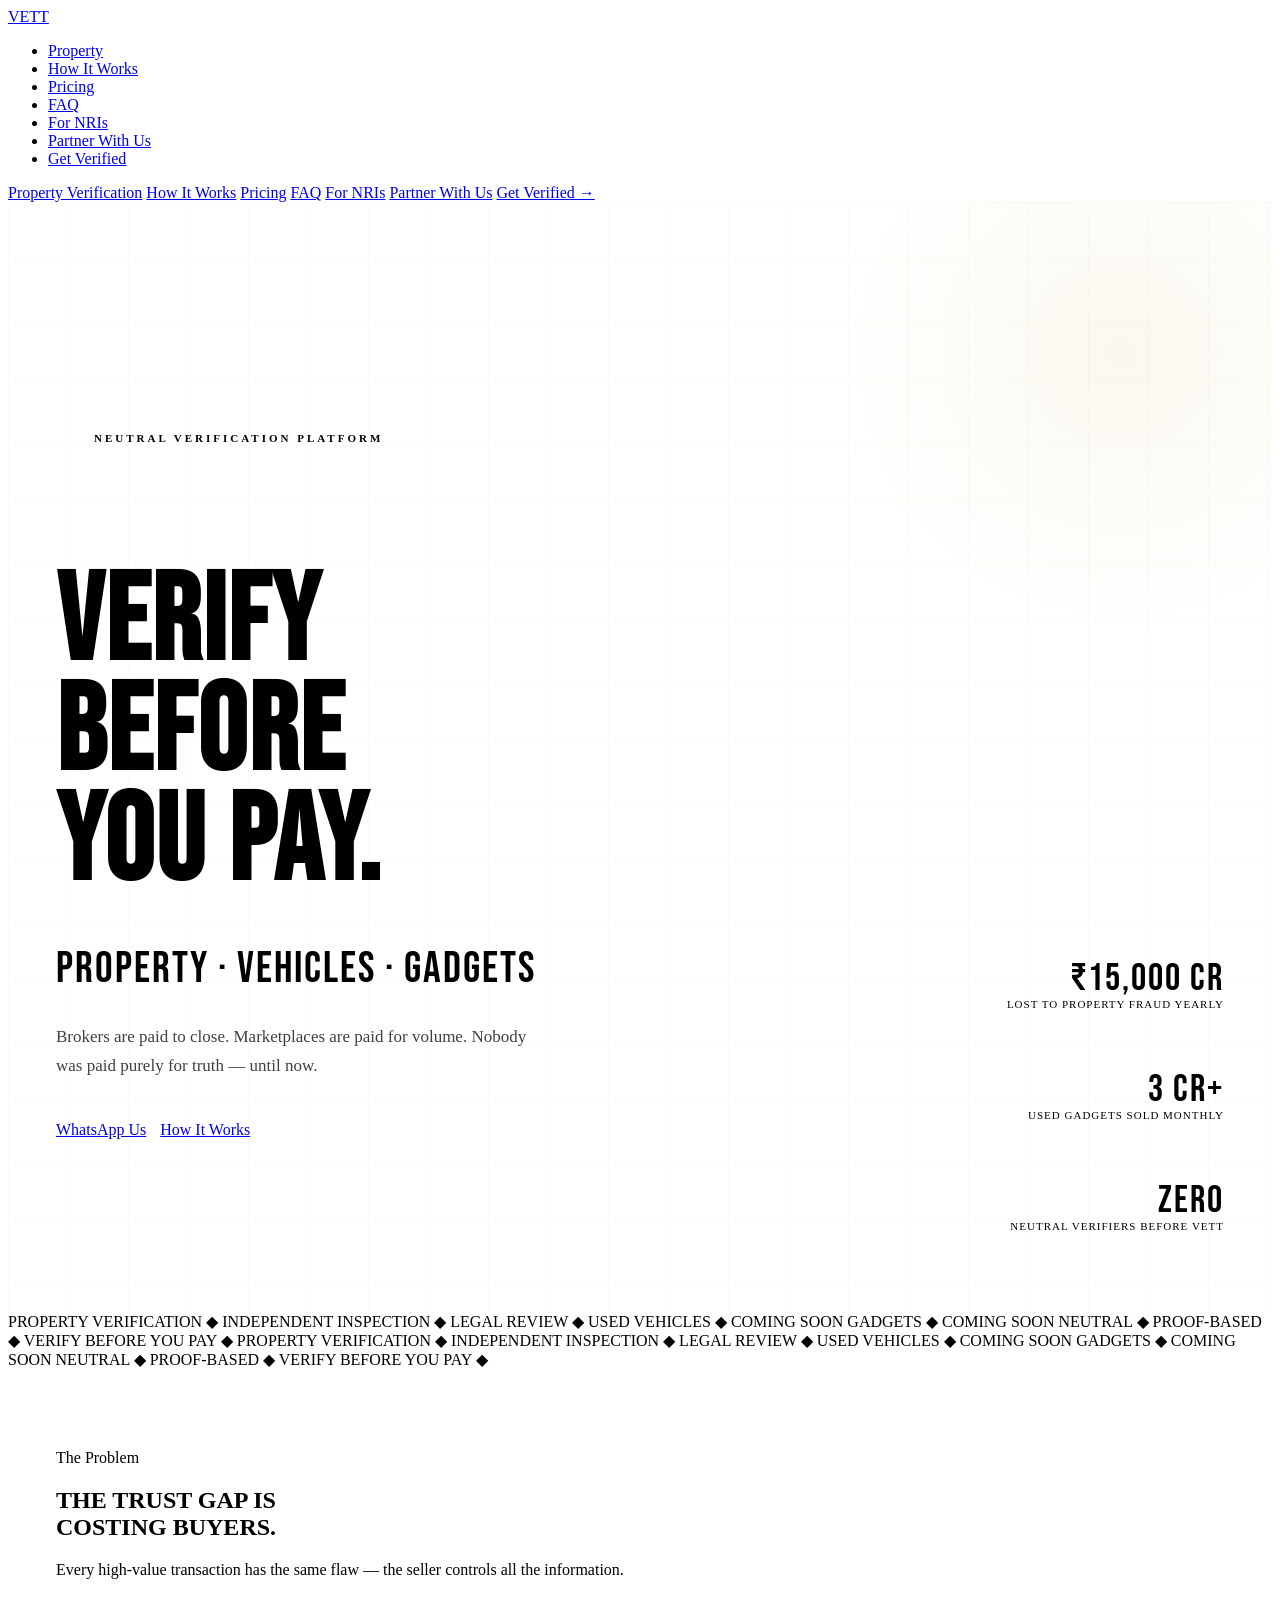
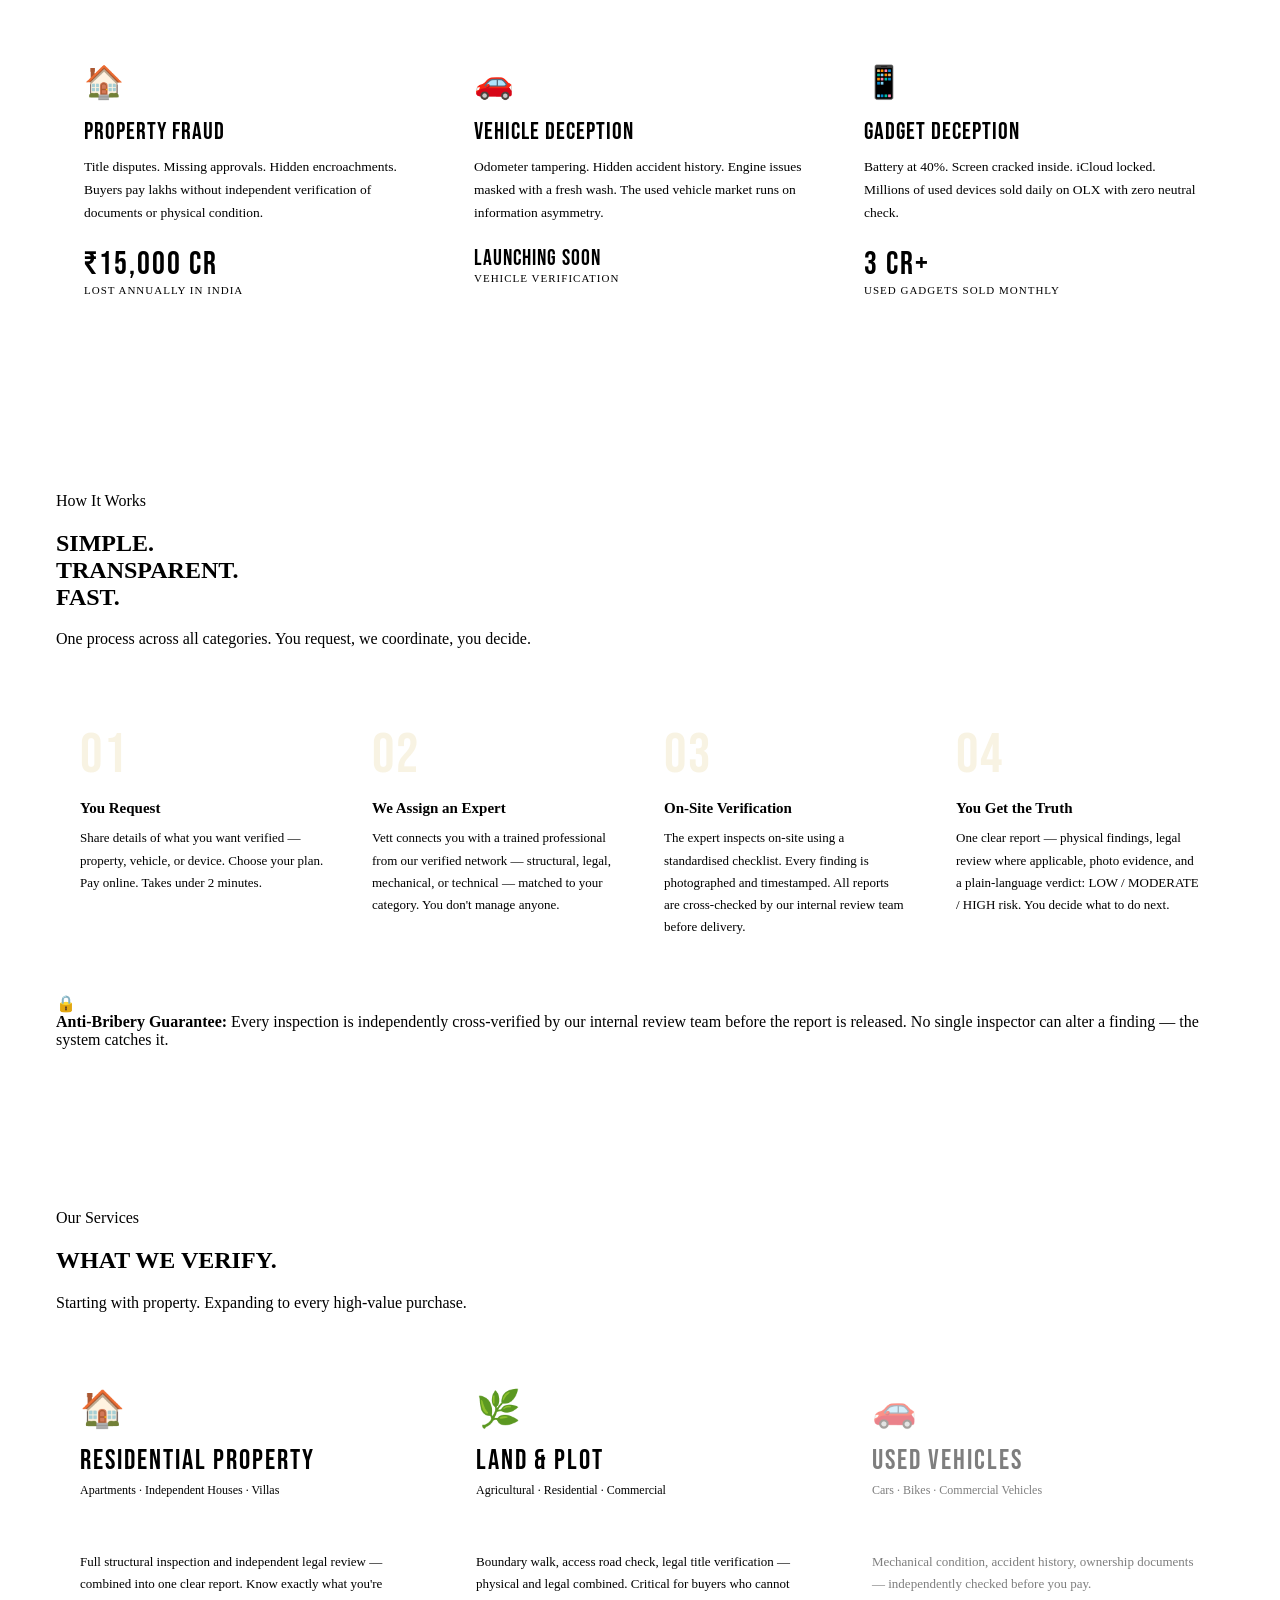
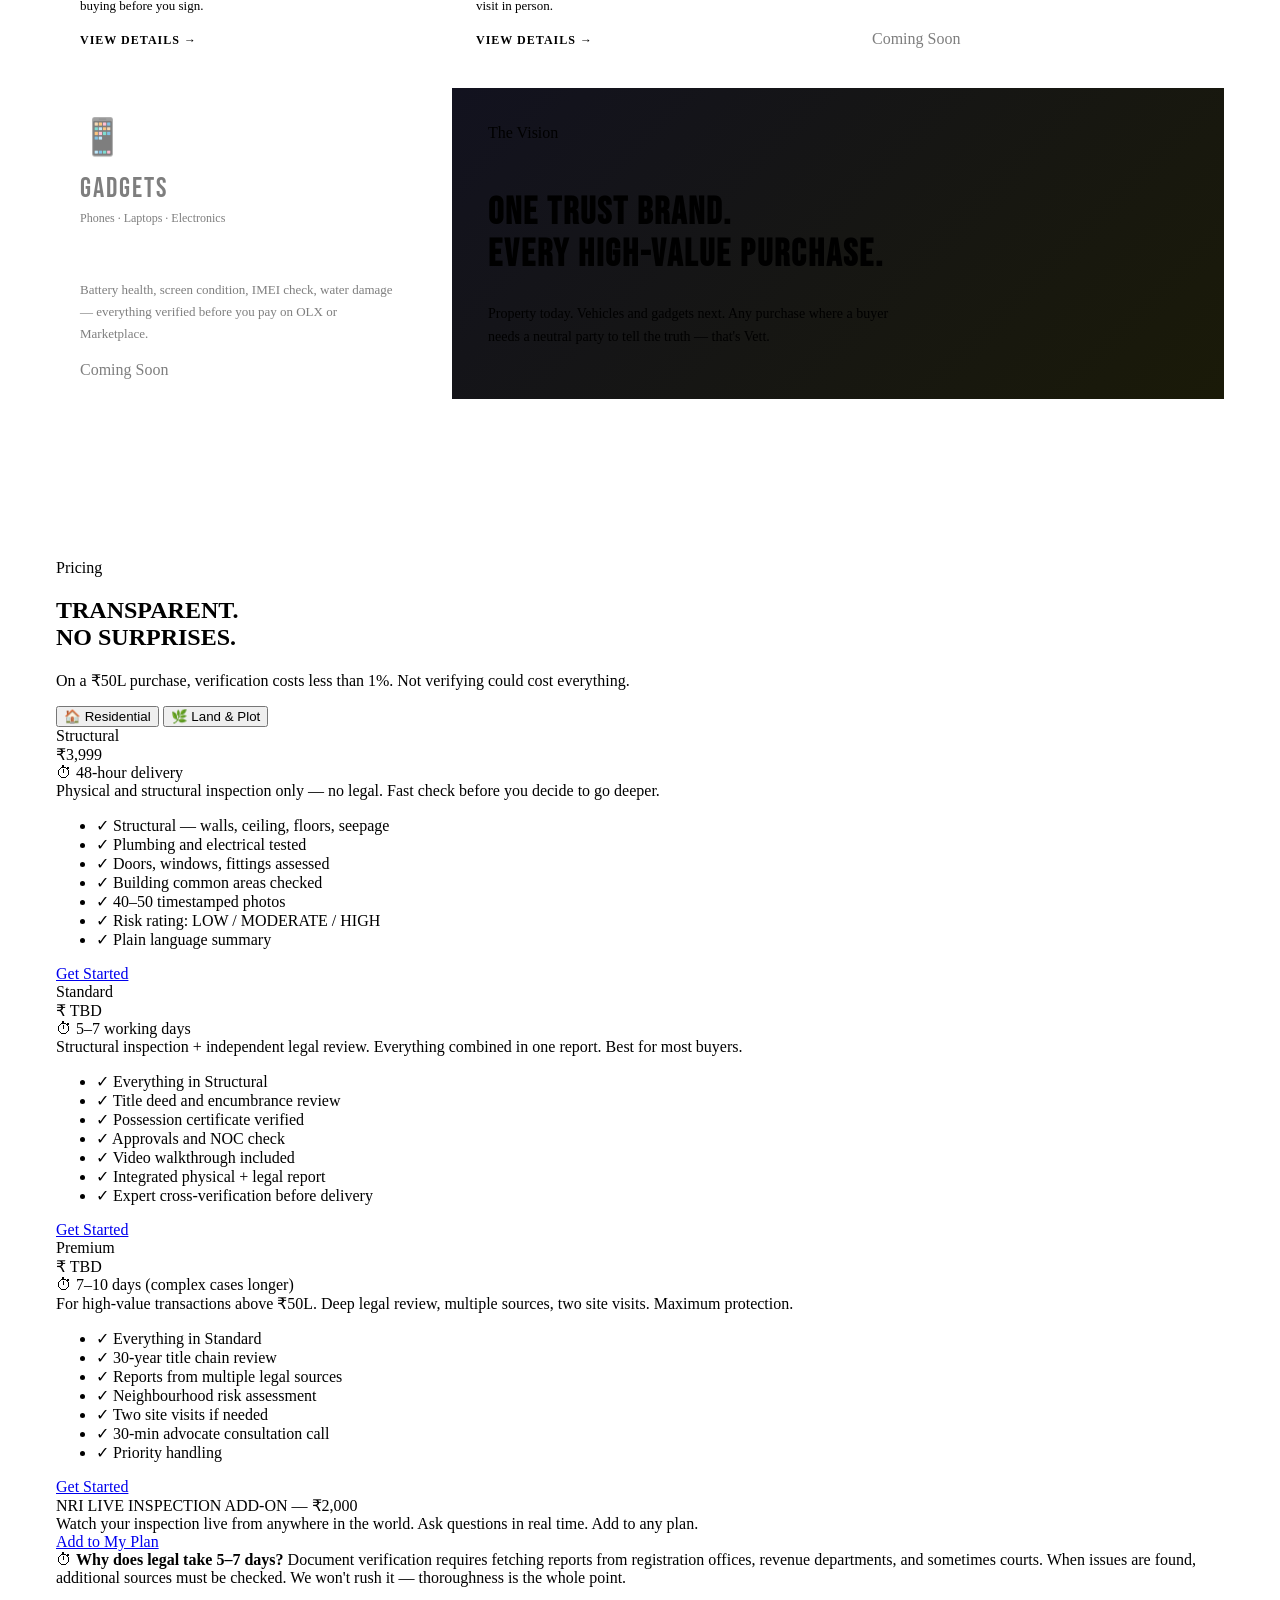
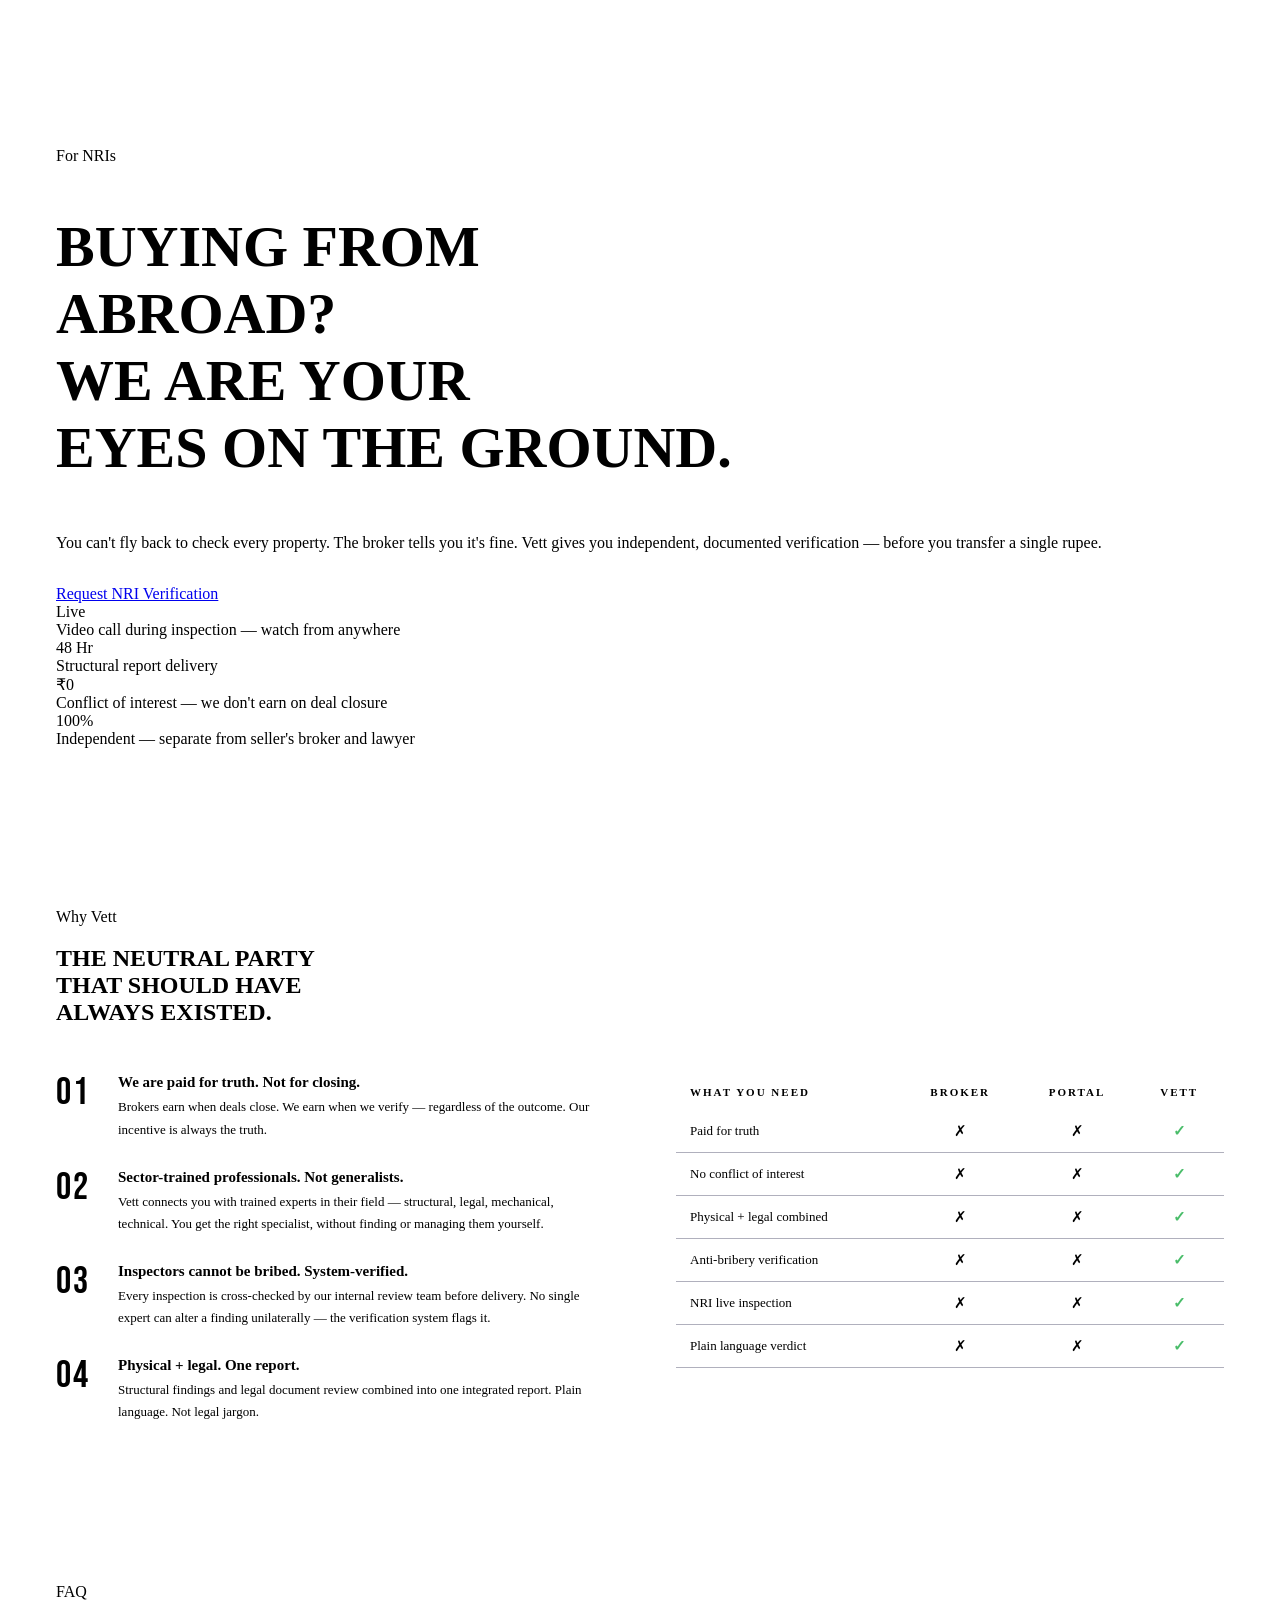
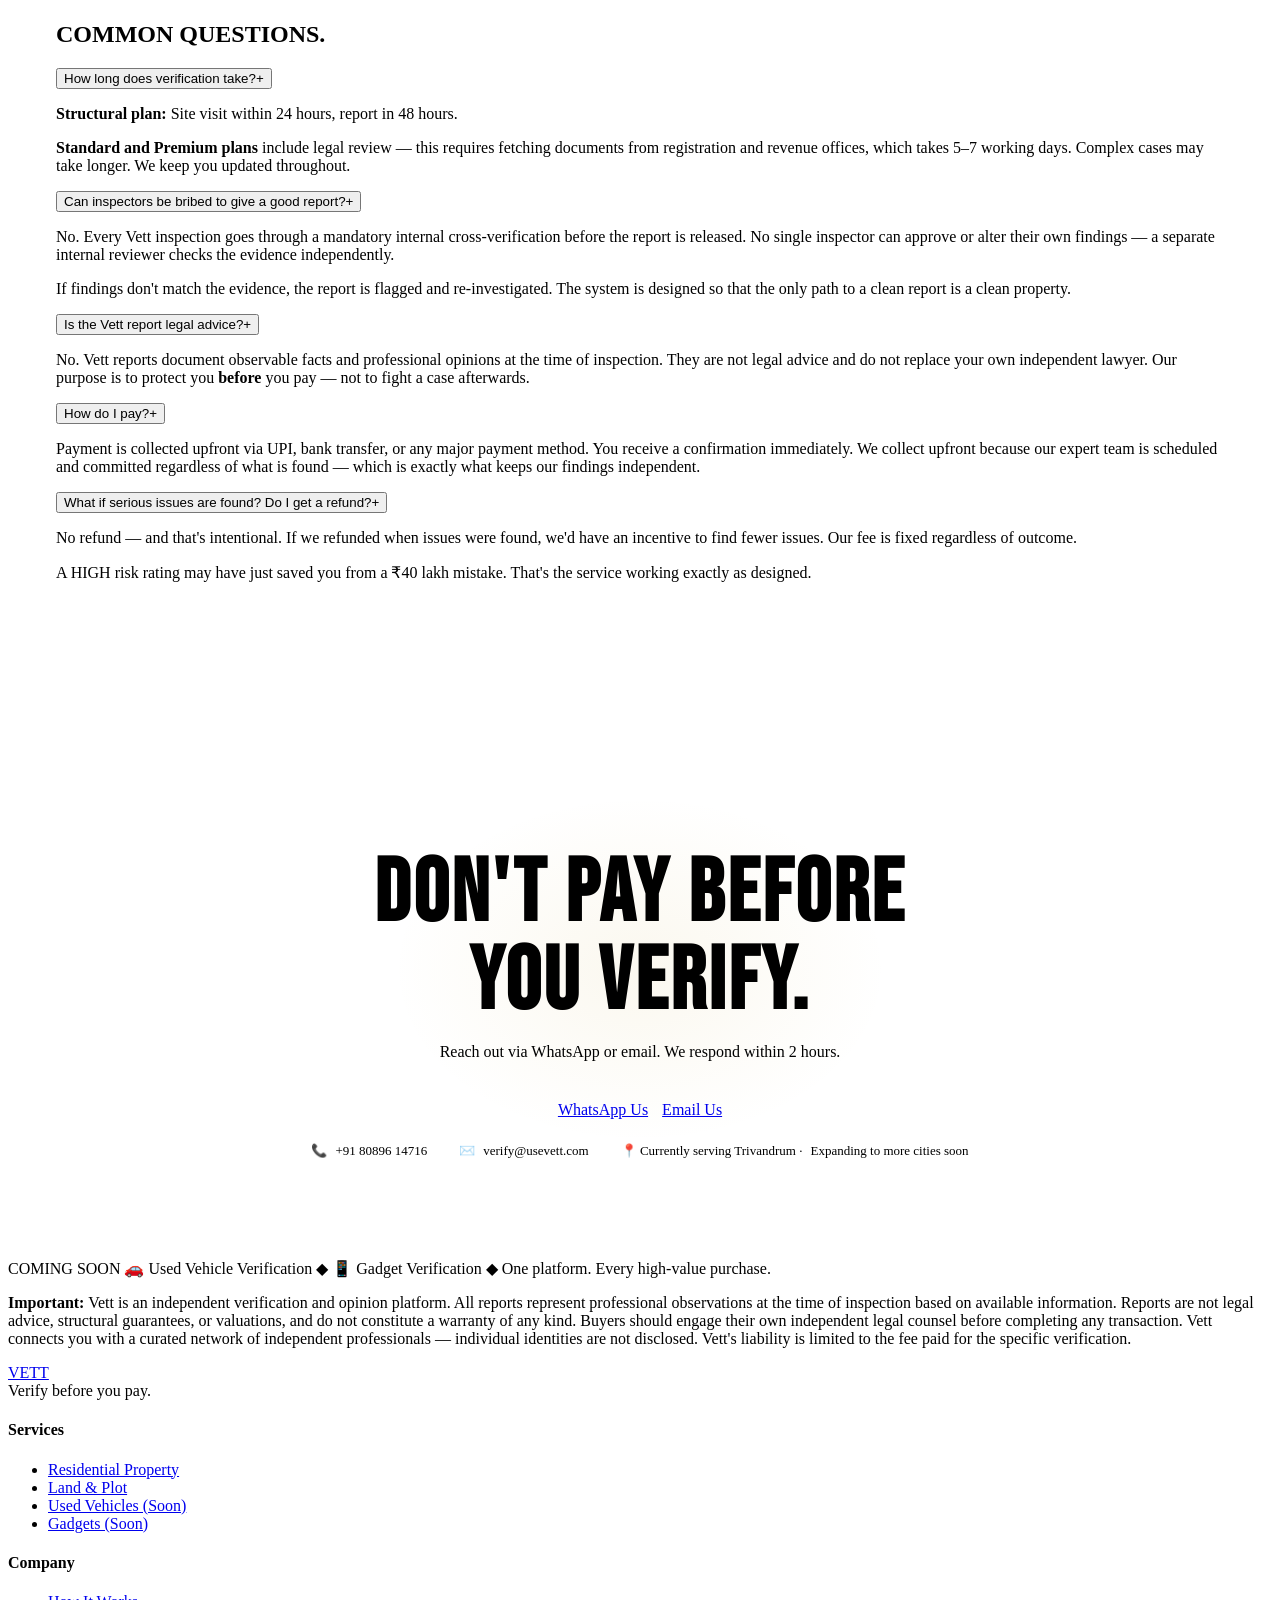
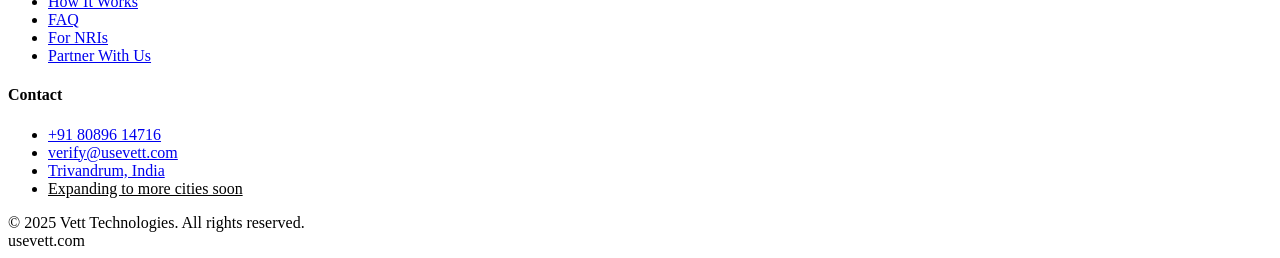
==== index.html @ 9b99fb76 "Add files via upload" ====
<!DOCTYPE html>
<html lang="en">
<head>
<meta charset="UTF-8">
<meta name="viewport" content="width=device-width, initial-scale=1.0">
<title>Vett — Verify Before You Pay</title>
<link href="https://fonts.googleapis.com/css2?family=Bebas+Neue&family=DM+Sans:ital,wght@0,300;0,400;0,500;0,700;1,300&display=swap" rel="stylesheet">
<link rel="stylesheet" href="css/style.css">
<style>
/* ── HOME-SPECIFIC ── */
.hero{position:relative;min-height:100vh;display:flex;align-items:center;padding:130px 48px 80px;overflow:hidden;}
.hero-bg-grid{position:absolute;inset:0;background-image:linear-gradient(rgba(196,154,26,0.04) 1px,transparent 1px),linear-gradient(90deg,rgba(196,154,26,0.04) 1px,transparent 1px);background-size:60px 60px;pointer-events:none;}
.hero-glow{position:absolute;top:-150px;right:-150px;width:600px;height:600px;background:radial-gradient(circle,rgba(196,154,26,0.07) 0%,transparent 70%);pointer-events:none;}
.hero-content{position:relative;z-index:1;max-width:760px;}
.hero-eyebrow{display:inline-flex;align-items:center;gap:10px;font-size:11px;font-weight:700;letter-spacing:3px;text-transform:uppercase;color:var(--gold);margin-bottom:24px;}
.hero-eyebrow::before{content:'';display:block;width:28px;height:2px;background:var(--gold);}
.hero-title{font-family:'Bebas Neue',sans-serif;font-size:clamp(64px,10vw,122px);line-height:0.9;letter-spacing:2px;color:var(--white);margin-bottom:8px;}
.hero-title span{color:var(--gold);}
.hero-sub{font-family:'Bebas Neue',sans-serif;font-size:clamp(24px,3.5vw,44px);letter-spacing:2px;color:var(--grey);margin-bottom:28px;}
.hero-desc{font-size:17px;color:var(--white);opacity:0.75;max-width:500px;margin-bottom:40px;font-weight:300;line-height:1.7;}
.hero-ctas{display:flex;gap:14px;flex-wrap:wrap;}
.hero-stats{position:absolute;right:48px;bottom:80px;display:flex;flex-direction:column;gap:20px;z-index:1;}
.hero-stat{text-align:right;}
.hero-stat-num{font-family:'Bebas Neue',sans-serif;font-size:38px;color:var(--gold);letter-spacing:2px;line-height:1;}
.hero-stat-label{font-size:11px;color:var(--grey);letter-spacing:1px;text-transform:uppercase;}
.hero-stat-line{width:36px;height:1px;background:var(--mid);margin-left:auto;margin-top:20px;}

/* ── PROBLEM ── */
.problem-grid{display:grid;grid-template-columns:repeat(3,1fr);gap:2px;margin-top:48px;}
.problem-card{background:var(--card);padding:36px 28px;border-top:3px solid var(--gold-dim);transition:all 0.25s;}
.problem-card:hover{border-top-color:var(--gold);transform:translateY(-5px);box-shadow:0 12px 40px rgba(196,154,26,0.12);}
.problem-icon{font-size:32px;margin-bottom:16px;display:block;}
.problem-title{font-family:'Bebas Neue',sans-serif;font-size:24px;letter-spacing:1px;margin-bottom:10px;}
.problem-body{font-size:13.5px;color:var(--grey);line-height:1.7;}
.problem-stat{margin-top:20px;font-family:'Bebas Neue',sans-serif;font-size:32px;color:var(--gold);letter-spacing:2px;}
.problem-stat-label{font-size:11px;color:var(--grey);letter-spacing:1px;text-transform:uppercase;}

/* ── HOW IT WORKS ── */
.how-section{background:var(--navy);}
.steps{display:grid;grid-template-columns:repeat(4,1fr);gap:0;margin-top:48px;border:1px solid var(--mid);}
.step{padding:32px 24px;border-right:1px solid var(--mid);position:relative;transition:background 0.25s;}
.step:last-child{border-right:none;}
.step:hover{background:rgba(196,154,26,0.05);}
.step-accent{position:absolute;top:0;left:0;right:0;height:3px;background:var(--gold);transform:scaleX(0);transform-origin:left;transition:transform 0.35s;}
.step:hover .step-accent{transform:scaleX(1);}
.step-num{font-family:'Bebas Neue',sans-serif;font-size:56px;color:rgba(196,154,26,0.12);letter-spacing:2px;line-height:1;margin-bottom:16px;}
.step-title{font-size:15px;font-weight:700;color:var(--white);margin-bottom:10px;}
.step-body{font-size:13px;color:var(--grey);line-height:1.7;}

/* ── SERVICES ── */
.services-grid{display:grid;grid-template-columns:repeat(3,1fr);gap:20px;margin-top:48px;}
.service-card{background:var(--card);border:1px solid var(--mid);overflow:hidden;transition:all 0.25s;position:relative;display:flex;flex-direction:column;}
.service-card:hover{border-color:var(--gold-dim);transform:translateY(-5px);box-shadow:0 12px 40px rgba(196,154,26,0.12);}
.service-card.dimmed{opacity:0.5;pointer-events:none;}
.service-header{padding:28px 24px 20px;border-bottom:1px solid var(--mid);}
.service-icon{font-size:36px;margin-bottom:14px;display:block;}
.service-name{font-family:'Bebas Neue',sans-serif;font-size:28px;letter-spacing:2px;color:var(--white);margin-bottom:6px;}
.service-tagline{font-size:12px;color:var(--gold);font-weight:500;}
.service-body{padding:20px 24px;flex:1;display:flex;flex-direction:column;justify-content:space-between;}
.service-desc{font-size:13px;color:var(--grey);line-height:1.7;margin-bottom:16px;}
.service-link{font-size:12px;font-weight:700;letter-spacing:1px;text-transform:uppercase;color:var(--gold);text-decoration:none;display:inline-flex;align-items:center;gap:6px;transition:gap 0.2s;}
.service-link:hover{gap:10px;}

/* ── WHY VETT ── */
.why-grid{display:grid;grid-template-columns:1fr 1fr;gap:72px;margin-top:48px;align-items:start;}
.why-points{display:flex;flex-direction:column;gap:28px;}
.why-point{display:flex;gap:18px;align-items:flex-start;}
.why-num{font-family:'Bebas Neue',sans-serif;font-size:38px;color:var(--gold-dim);letter-spacing:2px;line-height:1;flex-shrink:0;width:44px;}
.why-title{font-size:15px;font-weight:700;color:var(--white);margin-bottom:5px;}
.why-body{font-size:13px;color:var(--grey);line-height:1.7;}
.compare-table{width:100%;border-collapse:collapse;background:var(--card);border:1px solid var(--mid);}
.compare-table th{font-size:11px;font-weight:700;letter-spacing:2px;text-transform:uppercase;color:var(--grey);padding:12px 14px;text-align:center;border-bottom:1px solid var(--mid);}
.compare-table th:first-child{text-align:left;}
.compare-table th:last-child{color:var(--gold);}
.compare-table td{padding:12px 14px;font-size:13px;color:var(--grey);border-bottom:1px solid rgba(58,58,90,0.4);text-align:center;}
.compare-table td:first-child{text-align:left;color:var(--white);font-weight:500;}
.compare-table td:last-child{color:var(--gold);font-weight:700;}
.yes{color:#4abd6a;font-size:15px;}
.no{color:var(--red);font-size:15px;}

/* ── CTA SECTION ── */
.cta-section{text-align:center;padding:100px 48px;position:relative;overflow:hidden;}
.cta-glow{position:absolute;top:50%;left:50%;transform:translate(-50%,-50%);width:500px;height:350px;background:radial-gradient(ellipse,rgba(196,154,26,0.07) 0%,transparent 70%);pointer-events:none;}
.cta-title{font-family:'Bebas Neue',sans-serif;font-size:clamp(44px,7vw,88px);letter-spacing:3px;line-height:1;margin-bottom:16px;position:relative;z-index:1;}
.cta-title span{color:var(--gold);}
.cta-sub{font-size:16px;color:var(--grey);margin-bottom:40px;font-weight:300;position:relative;z-index:1;}
.cta-btns{display:flex;gap:14px;justify-content:center;flex-wrap:wrap;position:relative;z-index:1;}
.cta-contact-row{display:flex;justify-content:center;gap:32px;margin-top:24px;flex-wrap:wrap;position:relative;z-index:1;}
.cta-contact-item{font-size:13px;color:var(--grey);display:flex;align-items:center;gap:8px;}
.cta-contact-item a{color:var(--gold);text-decoration:none;}

@media(max-width:900px){
  .hero{padding:120px 20px 60px;}
  .hero-stats{display:none;}
  .problem-grid,.steps,.services-grid{grid-template-columns:1fr;}
  .why-grid{grid-template-columns:1fr;gap:36px;}
  .steps{border:none;display:flex;flex-direction:column;}
  .step{border-right:none;border-bottom:1px solid var(--mid);}
  .step:last-child{border-bottom:none;}
}
</style>
</head>
<body>

<!-- ── NAV ── -->
<nav>
  <a class="nav-logo" href="index.html">VETT</a>
  <ul class="nav-links">
    <li><a href="pages/property.html">Property</a></li>
    <li><a href="#how">How It Works</a></li>
    <li><a href="#pricing">Pricing</a></li>
    <li><a href="#faq">FAQ</a></li>
    <li><a href="#nri">For NRIs</a></li>
    <li><a href="pages/partners.html">Partner With Us</a></li>
    <li><a href="https://wa.me/918089614716" target="_blank" class="nav-cta">Get Verified</a></li>
  </ul>
  <div class="nav-hamburger" id="hamburger"><span></span><span></span><span></span></div>
</nav>
<div class="nav-mobile" id="mobileNav">
  <a href="pages/property.html">Property Verification</a>
  <a href="#how">How It Works</a>
  <a href="#pricing">Pricing</a>
  <a href="#faq">FAQ</a>
  <a href="#nri">For NRIs</a>
  <a href="pages/partners.html">Partner With Us</a>
  <a href="https://wa.me/918089614716" target="_blank">Get Verified →</a>
</div>

<!-- ── HERO ── -->
<section class="hero">
  <div class="hero-bg-grid"></div>
  <div class="hero-glow"></div>
  <div class="hero-content">
    <div class="hero-eyebrow anim-1">Neutral Verification Platform</div>
    <h1 class="hero-title anim-2">VERIFY<br><span>BEFORE</span><br>YOU PAY.</h1>
    <p class="hero-sub anim-3">Property · Vehicles · Gadgets</p>
    <p class="hero-desc anim-4">Brokers are paid to close. Marketplaces are paid for volume. Nobody was paid purely for truth — until now.</p>
    <div class="hero-ctas anim-5">
      <a href="https://wa.me/918089614716" target="_blank" class="btn-primary">WhatsApp Us</a>
      <a href="#how" class="btn-outline">How It Works</a>
    </div>
  </div>
  <div class="hero-stats">
    <div class="hero-stat">
      <div class="hero-stat-num">₹15,000 Cr</div>
      <div class="hero-stat-label">Lost to property fraud yearly</div>
    </div>
    <div class="hero-stat-line"></div>
    <div class="hero-stat">
      <div class="hero-stat-num">3 Cr+</div>
      <div class="hero-stat-label">Used gadgets sold monthly</div>
    </div>
    <div class="hero-stat-line"></div>
    <div class="hero-stat">
      <div class="hero-stat-num">Zero</div>
      <div class="hero-stat-label">Neutral verifiers before Vett</div>
    </div>
  </div>
</section>

<!-- ── TICKER ── -->
<div class="ticker">
  <div class="ticker-inner">
    <span class="ticker-item">PROPERTY VERIFICATION <span class="ticker-dot">◆</span></span>
    <span class="ticker-item">INDEPENDENT INSPECTION <span class="ticker-dot">◆</span></span>
    <span class="ticker-item">LEGAL REVIEW <span class="ticker-dot">◆</span></span>
    <span class="ticker-item">USED VEHICLES <span class="ticker-dot">◆</span> COMING SOON</span>
    <span class="ticker-item">GADGETS <span class="ticker-dot">◆</span> COMING SOON</span>
    <span class="ticker-item">NEUTRAL <span class="ticker-dot">◆</span></span>
    <span class="ticker-item">PROOF-BASED <span class="ticker-dot">◆</span></span>
    <span class="ticker-item">VERIFY BEFORE YOU PAY <span class="ticker-dot">◆</span></span>
    <span class="ticker-item">PROPERTY VERIFICATION <span class="ticker-dot">◆</span></span>
    <span class="ticker-item">INDEPENDENT INSPECTION <span class="ticker-dot">◆</span></span>
    <span class="ticker-item">LEGAL REVIEW <span class="ticker-dot">◆</span></span>
    <span class="ticker-item">USED VEHICLES <span class="ticker-dot">◆</span> COMING SOON</span>
    <span class="ticker-item">GADGETS <span class="ticker-dot">◆</span> COMING SOON</span>
    <span class="ticker-item">NEUTRAL <span class="ticker-dot">◆</span></span>
    <span class="ticker-item">PROOF-BASED <span class="ticker-dot">◆</span></span>
    <span class="ticker-item">VERIFY BEFORE YOU PAY <span class="ticker-dot">◆</span></span>
  </div>
</div>

<!-- ── PROBLEM ── -->
<section id="problem" style="position:relative;z-index:1;padding:80px 48px;">
  <div class="section-eyebrow">The Problem</div>
  <h2 class="section-title">THE TRUST GAP IS<br>COSTING BUYERS.</h2>
  <p class="section-sub">Every high-value transaction has the same flaw — the seller controls all the information.</p>
  <div class="problem-grid">
    <div class="problem-card">
      <span class="problem-icon">🏠</span>
      <div class="problem-title">Property Fraud</div>
      <div class="problem-body">Title disputes. Missing approvals. Hidden encroachments. Buyers pay lakhs without independent verification of documents or physical condition.</div>
      <div class="problem-stat">₹15,000 Cr</div>
      <div class="problem-stat-label">Lost annually in India</div>
    </div>
    <div class="problem-card">
      <span class="problem-icon">🚗</span>
      <div class="problem-title">Vehicle Deception</div>
      <div class="problem-body">Odometer tampering. Hidden accident history. Engine issues masked with a fresh wash. The used vehicle market runs on information asymmetry.</div>
      <div class="problem-stat" style="font-size:22px;letter-spacing:1px;">Launching Soon</div>
      <div class="problem-stat-label">Vehicle verification</div>
    </div>
    <div class="problem-card">
      <span class="problem-icon">📱</span>
      <div class="problem-title">Gadget Deception</div>
      <div class="problem-body">Battery at 40%. Screen cracked inside. iCloud locked. Millions of used devices sold daily on OLX with zero neutral check.</div>
      <div class="problem-stat">3 Cr+</div>
      <div class="problem-stat-label">Used gadgets sold monthly</div>
    </div>
  </div>
</section>

<!-- ── HOW IT WORKS ── -->
<section class="how-section" id="how" style="padding:80px 48px;">
  <div class="section-eyebrow">How It Works</div>
  <h2 class="section-title">SIMPLE.<br>TRANSPARENT.<br>FAST.</h2>
  <p class="section-sub">One process across all categories. You request, we coordinate, you decide.</p>
  <div class="steps">
    <div class="step">
      <div class="step-accent"></div>
      <div class="step-num">01</div>
      <div class="step-title">You Request</div>
      <div class="step-body">Share details of what you want verified — property, vehicle, or device. Choose your plan. Pay online. Takes under 2 minutes.</div>
    </div>
    <div class="step">
      <div class="step-accent"></div>
      <div class="step-num">02</div>
      <div class="step-title">We Assign an Expert</div>
      <div class="step-body">Vett connects you with a trained professional from our verified network — structural, legal, mechanical, or technical — matched to your category. You don't manage anyone.</div>
    </div>
    <div class="step">
      <div class="step-accent"></div>
      <div class="step-num">03</div>
      <div class="step-title">On-Site Verification</div>
      <div class="step-body">The expert inspects on-site using a standardised checklist. Every finding is photographed and timestamped. All reports are cross-checked by our internal review team before delivery.</div>
    </div>
    <div class="step">
      <div class="step-accent"></div>
      <div class="step-num">04</div>
      <div class="step-title">You Get the Truth</div>
      <div class="step-body">One clear report — physical findings, legal review where applicable, photo evidence, and a plain-language verdict: LOW / MODERATE / HIGH risk. You decide what to do next.</div>
    </div>
  </div>
  <div class="trust-bar" style="margin-top:24px;">
    <div class="trust-bar-icon">🔒</div>
    <div class="trust-bar-text"><strong>Anti-Bribery Guarantee:</strong> Every inspection is independently cross-verified by our internal review team before the report is released. No single inspector can alter a finding — the system catches it.</div>
  </div>
</section>

<!-- ── SERVICES ── -->
<section id="services" style="padding:80px 48px;">
  <div class="section-eyebrow">Our Services</div>
  <h2 class="section-title">WHAT WE VERIFY.</h2>
  <p class="section-sub">Starting with property. Expanding to every high-value purchase.</p>
  <div class="services-grid">
    <div class="service-card">
      <div class="service-header">
        <span class="service-icon">🏠</span>
        <div class="service-name">RESIDENTIAL PROPERTY</div>
        <div class="service-tagline">Apartments · Independent Houses · Villas</div>
      </div>
      <div class="service-body">
        <p class="service-desc">Full structural inspection and independent legal review — combined into one clear report. Know exactly what you're buying before you sign.</p>
        <a href="pages/property.html" class="service-link">View Details →</a>
      </div>
    </div>
    <div class="service-card">
      <div class="service-header">
        <span class="service-icon">🌿</span>
        <div class="service-name">LAND & PLOT</div>
        <div class="service-tagline">Agricultural · Residential · Commercial</div>
      </div>
      <div class="service-body">
        <p class="service-desc">Boundary walk, access road check, legal title verification — physical and legal combined. Critical for buyers who cannot visit in person.</p>
        <a href="pages/property.html#land" class="service-link">View Details →</a>
      </div>
    </div>
    <div class="service-card dimmed">
      <div class="service-header">
        <span class="service-icon">🚗</span>
        <div class="service-name">USED VEHICLES</div>
        <div class="service-tagline">Cars · Bikes · Commercial Vehicles</div>
      </div>
      <div class="service-body">
        <p class="service-desc">Mechanical condition, accident history, ownership documents — independently checked before you pay.</p>
        <span class="cs-badge">Coming Soon</span>
      </div>
    </div>
    <div class="service-card dimmed" style="grid-column:1;">
      <div class="service-header">
        <span class="service-icon">📱</span>
        <div class="service-name">GADGETS</div>
        <div class="service-tagline">Phones · Laptops · Electronics</div>
      </div>
      <div class="service-body">
        <p class="service-desc">Battery health, screen condition, IMEI check, water damage — everything verified before you pay on OLX or Marketplace.</p>
        <span class="cs-badge">Coming Soon</span>
      </div>
    </div>
    <div class="service-card" style="grid-column:2/4;background:linear-gradient(135deg,#12121f 0%,#1a1a08 100%);border-color:rgba(196,154,26,0.2);">
      <div class="service-body" style="padding:36px;">
        <div class="section-eyebrow" style="margin-bottom:12px;">The Vision</div>
        <h3 style="font-family:'Bebas Neue',sans-serif;font-size:clamp(28px,3vw,38px);letter-spacing:2px;color:var(--white);margin-bottom:12px;line-height:1.1;">ONE TRUST BRAND.<br><span style="color:var(--gold);">EVERY HIGH-VALUE PURCHASE.</span></h3>
        <p style="font-size:14px;color:var(--grey);line-height:1.7;max-width:420px;">Property today. Vehicles and gadgets next. Any purchase where a buyer needs a neutral party to tell the truth — that's Vett.</p>
      </div>
    </div>
  </div>
</section>

<!-- ── PRICING ── -->
<section id="pricing" style="background:var(--navy);padding:80px 48px;">
  <div class="section-eyebrow">Pricing</div>
  <h2 class="section-title">TRANSPARENT.<br>NO SURPRISES.</h2>
  <p class="section-sub">On a ₹50L purchase, verification costs less than 1%. Not verifying could cost everything.</p>

  <div class="pricing-tabs">
    <button class="ptab active" onclick="switchTab('apartment')">🏠 Residential</button>
    <button class="ptab" onclick="switchTab('land')">🌿 Land & Plot</button>
  </div>

  <!-- RESIDENTIAL PLANS -->
  <div class="pricing-grid" id="plans-apartment">
    <div class="price-card">
      <div class="price-tier">Structural</div>
      <div class="price-amount">₹3,999</div>
      <div class="price-badge">⏱ 48-hour delivery</div>
      <div class="price-desc">Physical and structural inspection only — no legal. Fast check before you decide to go deeper.</div>
      <ul class="price-features">
        <li><span>✓</span> Structural — walls, ceiling, floors, seepage</li>
        <li><span>✓</span> Plumbing and electrical tested</li>
        <li><span>✓</span> Doors, windows, fittings assessed</li>
        <li><span>✓</span> Building common areas checked</li>
        <li><span>✓</span> 40–50 timestamped photos</li>
        <li><span>✓</span> Risk rating: LOW / MODERATE / HIGH</li>
        <li><span>✓</span> Plain language summary</li>
      </ul>
      <a href="https://wa.me/918089614716" target="_blank" class="price-cta price-cta-outline">Get Started</a>
    </div>
    <div class="price-card featured">
      <div class="price-tier">Standard</div>
      <div class="price-amount">₹ TBD</div>
      <div class="price-badge">⏱ 5–7 working days</div>
      <div class="price-desc">Structural inspection + independent legal review. Everything combined in one report. Best for most buyers.</div>
      <ul class="price-features">
        <li><span>✓</span> Everything in Structural</li>
        <li><span>✓</span> Title deed and encumbrance review</li>
        <li><span>✓</span> Possession certificate verified</li>
        <li><span>✓</span> Approvals and NOC check</li>
        <li><span>✓</span> Video walkthrough included</li>
        <li><span>✓</span> Integrated physical + legal report</li>
        <li><span>✓</span> Expert cross-verification before delivery</li>
      </ul>
      <a href="https://wa.me/918089614716" target="_blank" class="price-cta price-cta-gold">Get Started</a>
    </div>
    <div class="price-card">
      <div class="price-tier">Premium</div>
      <div class="price-amount">₹ TBD</div>
      <div class="price-badge">⏱ 7–10 days (complex cases longer)</div>
      <div class="price-desc">For high-value transactions above ₹50L. Deep legal review, multiple sources, two site visits. Maximum protection.</div>
      <ul class="price-features">
        <li><span>✓</span> Everything in Standard</li>
        <li><span>✓</span> 30-year title chain review</li>
        <li><span>✓</span> Reports from multiple legal sources</li>
        <li><span>✓</span> Neighbourhood risk assessment</li>
        <li><span>✓</span> Two site visits if needed</li>
        <li><span>✓</span> 30-min advocate consultation call</li>
        <li><span>✓</span> Priority handling</li>
      </ul>
      <a href="https://wa.me/918089614716" target="_blank" class="price-cta price-cta-outline">Get Started</a>
    </div>
  </div>

  <!-- LAND PLANS -->
  <div class="pricing-grid" id="plans-land" style="display:none;">
    <div class="price-card">
      <div class="price-tier">Structural</div>
      <div class="price-amount">₹3,999</div>
      <div class="price-badge">⏱ 48-hour delivery</div>
      <div class="price-desc">Physical site inspection only. Boundary walk, access road, terrain — fast and affordable.</div>
      <ul class="price-features">
        <li><span>✓</span> GPS-verified boundary walk — all 4 sides</li>
        <li><span>✓</span> Neighbour boundary confirmation</li>
        <li><span>✓</span> Access road type and condition</li>
        <li><span>✓</span> Encroachment check</li>
        <li><span>✓</span> Terrain and drainage assessment</li>
        <li><span>✓</span> Photo and video evidence</li>
        <li><span>✓</span> Risk rating: LOW / MODERATE / HIGH</li>
      </ul>
      <a href="https://wa.me/918089614716" target="_blank" class="price-cta price-cta-outline">Get Started</a>
    </div>
    <div class="price-card featured">
      <div class="price-tier">Standard</div>
      <div class="price-amount">₹ TBD</div>
      <div class="price-badge">⏱ 5–7 working days</div>
      <div class="price-desc">Physical inspection + full legal document review. Title, encumbrance, possession — independently verified.</div>
      <ul class="price-features">
        <li><span>✓</span> Everything in Structural</li>
        <li><span>✓</span> Title deed review</li>
        <li><span>✓</span> Encumbrance certificate check</li>
        <li><span>✓</span> Possession certificate verified</li>
        <li><span>✓</span> Land tax receipt and records</li>
        <li><span>✓</span> Integrated physical + legal report</li>
        <li><span>✓</span> Expert cross-verification before delivery</li>
      </ul>
      <a href="https://wa.me/918089614716" target="_blank" class="price-cta price-cta-gold">Get Started</a>
    </div>
    <div class="price-card">
      <div class="price-tier">Premium</div>
      <div class="price-amount">₹ TBD</div>
      <div class="price-badge">⏱ 7–10 days (complex cases longer)</div>
      <div class="price-desc">For high-value land transactions. Deep legal review, court search, reports from multiple sources.</div>
      <ul class="price-features">
        <li><span>✓</span> Everything in Standard</li>
        <li><span>✓</span> 30-year title chain review</li>
        <li><span>✓</span> Court and litigation search</li>
        <li><span>✓</span> Government acquisition check</li>
        <li><span>✓</span> Reports from multiple legal sources</li>
        <li><span>✓</span> Two site visits if needed</li>
        <li><span>✓</span> 30-min advocate consultation call</li>
      </ul>
      <a href="https://wa.me/918089614716" target="_blank" class="price-cta price-cta-outline">Get Started</a>
    </div>
  </div>

  <div class="nri-addon-bar">
    <div>
      <div class="nri-addon-title">NRI LIVE INSPECTION ADD-ON — ₹2,000</div>
      <div class="nri-addon-desc">Watch your inspection live from anywhere in the world. Ask questions in real time. Add to any plan.</div>
    </div>
    <a href="https://wa.me/918089614716" target="_blank" class="btn-outline" style="white-space:nowrap;flex-shrink:0;">Add to My Plan</a>
  </div>

  <div class="timeline-note">
    <span>⏱</span>
    <span><strong>Why does legal take 5–7 days?</strong> Document verification requires fetching reports from registration offices, revenue departments, and sometimes courts. When issues are found, additional sources must be checked. We won't rush it — thoroughness is the whole point.</span>
  </div>
</section>

<!-- ── NRI SECTION ── -->
<section class="nri-section" id="nri" style="padding:80px 48px;">
  <div class="nri-inner">
    <div>
      <div class="section-eyebrow">For NRIs</div>
      <h2 class="section-title" style="font-size:clamp(34px,5vw,58px);">BUYING FROM<br><span style="color:var(--gold);">ABROAD?</span><br>WE ARE YOUR<br>EYES ON THE GROUND.</h2>
      <p style="font-size:16px;color:var(--grey);line-height:1.7;margin-bottom:28px;font-weight:300;">You can't fly back to check every property. The broker tells you it's fine. Vett gives you independent, documented verification — before you transfer a single rupee.</p>
      <a href="https://wa.me/918089614716" target="_blank" class="btn-primary">Request NRI Verification</a>
    </div>
    <div class="nri-stats">
      <div class="nri-stat"><div class="nri-stat-num">Live</div><div class="nri-stat-label">Video call during inspection — watch from anywhere</div></div>
      <div class="nri-stat"><div class="nri-stat-num">48 Hr</div><div class="nri-stat-label">Structural report delivery</div></div>
      <div class="nri-stat"><div class="nri-stat-num">₹0</div><div class="nri-stat-label">Conflict of interest — we don't earn on deal closure</div></div>
      <div class="nri-stat"><div class="nri-stat-num">100%</div><div class="nri-stat-label">Independent — separate from seller's broker and lawyer</div></div>
    </div>
  </div>
</section>

<!-- ── WHY VETT ── -->
<section id="why" style="padding:80px 48px;">
  <div class="section-eyebrow">Why Vett</div>
  <h2 class="section-title">THE NEUTRAL PARTY<br>THAT SHOULD HAVE<br>ALWAYS EXISTED.</h2>
  <div class="why-grid">
    <div class="why-points">
      <div class="why-point">
        <div class="why-num">01</div>
        <div><div class="why-title">We are paid for truth. Not for closing.</div><div class="why-body">Brokers earn when deals close. We earn when we verify — regardless of the outcome. Our incentive is always the truth.</div></div>
      </div>
      <div class="why-point">
        <div class="why-num">02</div>
        <div><div class="why-title">Sector-trained professionals. Not generalists.</div><div class="why-body">Vett connects you with trained experts in their field — structural, legal, mechanical, technical. You get the right specialist, without finding or managing them yourself.</div></div>
      </div>
      <div class="why-point">
        <div class="why-num">03</div>
        <div><div class="why-title">Inspectors cannot be bribed. System-verified.</div><div class="why-body">Every inspection is cross-checked by our internal review team before delivery. No single expert can alter a finding unilaterally — the verification system flags it.</div></div>
      </div>
      <div class="why-point">
        <div class="why-num">04</div>
        <div><div class="why-title">Physical + legal. One report.</div><div class="why-body">Structural findings and legal document review combined into one integrated report. Plain language. Not legal jargon.</div></div>
      </div>
    </div>
    <div>
      <table class="compare-table">
        <thead>
          <tr><th>What you need</th><th>Broker</th><th>Portal</th><th>VETT</th></tr>
        </thead>
        <tbody>
          <tr><td>Paid for truth</td><td><span class="no">✗</span></td><td><span class="no">✗</span></td><td><span class="yes">✓</span></td></tr>
          <tr><td>No conflict of interest</td><td><span class="no">✗</span></td><td><span class="no">✗</span></td><td><span class="yes">✓</span></td></tr>
          <tr><td>Physical + legal combined</td><td><span class="no">✗</span></td><td><span class="no">✗</span></td><td><span class="yes">✓</span></td></tr>
          <tr><td>Anti-bribery verification</td><td><span class="no">✗</span></td><td><span class="no">✗</span></td><td><span class="yes">✓</span></td></tr>
          <tr><td>NRI live inspection</td><td><span class="no">✗</span></td><td><span class="no">✗</span></td><td><span class="yes">✓</span></td></tr>
          <tr><td>Plain language verdict</td><td><span class="no">✗</span></td><td><span class="no">✗</span></td><td><span class="yes">✓</span></td></tr>
        </tbody>
      </table>
    </div>
  </div>
</section>

<!-- ── FAQ ── -->
<section id="faq" style="background:var(--navy);padding:80px 48px;">
  <div class="section-eyebrow">FAQ</div>
  <h2 class="section-title">COMMON QUESTIONS.</h2>
  <div class="faq-list">
    <div class="faq-item">
      <button class="faq-q" onclick="toggleFaq(this)"><span>How long does verification take?</span><span class="faq-icon">+</span></button>
      <div class="faq-a">
        <p><strong>Structural plan:</strong> Site visit within 24 hours, report in 48 hours.</p>
        <p><strong>Standard and Premium plans</strong> include legal review — this requires fetching documents from registration and revenue offices, which takes 5–7 working days. Complex cases may take longer. We keep you updated throughout.</p>
      </div>
    </div>
    <div class="faq-item">
      <button class="faq-q" onclick="toggleFaq(this)"><span>Can inspectors be bribed to give a good report?</span><span class="faq-icon">+</span></button>
      <div class="faq-a">
        <p>No. Every Vett inspection goes through a mandatory internal cross-verification before the report is released. No single inspector can approve or alter their own findings — a separate internal reviewer checks the evidence independently.</p>
        <p>If findings don't match the evidence, the report is flagged and re-investigated. The system is designed so that the only path to a clean report is a clean property.</p>
      </div>
    </div>
    <div class="faq-item">
      <button class="faq-q" onclick="toggleFaq(this)"><span>Is the Vett report legal advice?</span><span class="faq-icon">+</span></button>
      <div class="faq-a">
        <p>No. Vett reports document observable facts and professional opinions at the time of inspection. They are not legal advice and do not replace your own independent lawyer. Our purpose is to protect you <strong>before</strong> you pay — not to fight a case afterwards.</p>
      </div>
    </div>
    <div class="faq-item">
      <button class="faq-q" onclick="toggleFaq(this)"><span>How do I pay?</span><span class="faq-icon">+</span></button>
      <div class="faq-a">
        <p>Payment is collected upfront via UPI, bank transfer, or any major payment method. You receive a confirmation immediately. We collect upfront because our expert team is scheduled and committed regardless of what is found — which is exactly what keeps our findings independent.</p>
      </div>
    </div>
    <div class="faq-item">
      <button class="faq-q" onclick="toggleFaq(this)"><span>What if serious issues are found? Do I get a refund?</span><span class="faq-icon">+</span></button>
      <div class="faq-a">
        <p>No refund — and that's intentional. If we refunded when issues were found, we'd have an incentive to find fewer issues. Our fee is fixed regardless of outcome.</p>
        <p>A HIGH risk rating may have just saved you from a ₹40 lakh mistake. That's the service working exactly as designed.</p>
      </div>
    </div>
  </div>
</section>

<!-- ── CTA ── -->
<section class="cta-section" id="contact">
  <div class="cta-glow"></div>
  <h2 class="cta-title">DON'T PAY BEFORE<br>YOU <span>VERIFY.</span></h2>
  <p class="cta-sub">Reach out via WhatsApp or email. We respond within 2 hours.</p>
  <div class="cta-btns">
    <a href="https://wa.me/918089614716" target="_blank" class="btn-primary">WhatsApp Us</a>
    <a href="mailto:verify@usevett.com" class="btn-outline">Email Us</a>
  </div>
  <div class="cta-contact-row">
    <div class="cta-contact-item">📞 <a href="tel:+918089614716">+91 80896 14716</a></div>
    <div class="cta-contact-item">✉️ <a href="mailto:verify@usevett.com">verify@usevett.com</a></div>
    <div class="cta-contact-item">📍 Currently serving Trivandrum · <span style="color:var(--gold);">Expanding to more cities soon</span></div>
  </div>
</section>

<!-- ── COMING STRIP ── -->
<div class="coming-strip">
  <span class="coming-strip-label">COMING SOON</span>
  <span>🚗 Used Vehicle Verification</span>
  <span class="coming-strip-dot">◆</span>
  <span>📱 Gadget Verification</span>
  <span class="coming-strip-dot">◆</span>
  <span style="color:var(--gold);">One platform. Every high-value purchase.</span>
</div>

<!-- ── DISCLAIMER ── -->
<div class="disclaimer-bar">
  <p><strong>Important:</strong> Vett is an independent verification and opinion platform. All reports represent professional observations at the time of inspection based on available information. Reports are not legal advice, structural guarantees, or valuations, and do not constitute a warranty of any kind. Buyers should engage their own independent legal counsel before completing any transaction. Vett connects you with a curated network of independent professionals — individual identities are not disclosed. Vett's liability is limited to the fee paid for the specific verification.</p>
</div>

<!-- ── FOOTER ── -->
<footer>
  <div class="footer-inner">
    <div class="footer-brand">
      <a href="index.html" class="footer-logo">VETT</a>
      <div class="footer-tag">Verify before you pay.</div>
    </div>
    <div class="footer-links-group">
      <h4>Services</h4>
      <ul>
        <li><a href="pages/property.html">Residential Property</a></li>
        <li><a href="pages/property.html#land">Land & Plot</a></li>
        <li><a href="#">Used Vehicles (Soon)</a></li>
        <li><a href="#">Gadgets (Soon)</a></li>
      </ul>
    </div>
    <div class="footer-links-group">
      <h4>Company</h4>
      <ul>
        <li><a href="#how">How It Works</a></li>
        <li><a href="#faq">FAQ</a></li>
        <li><a href="#nri">For NRIs</a></li>
        <li><a href="pages/partners.html">Partner With Us</a></li>
      </ul>
    </div>
    <div class="footer-links-group">
      <h4>Contact</h4>
      <ul>
        <li><a href="https://wa.me/918089614716" target="_blank">+91 80896 14716</a></li>
        <li><a href="mailto:verify@usevett.com">verify@usevett.com</a></li>
        <li><a href="#">Trivandrum, India</a></li>
        <li><a href="#" style="color:var(--gold);">Expanding to more cities soon</a></li>
      </ul>
    </div>
  </div>
  <div class="footer-bottom">
    <div class="footer-copy">© 2025 Vett Technologies. All rights reserved.</div>
    <div class="footer-domain">usevett.com</div>
  </div>
</footer>

<script src="js/main.js"></script>
</body>
</html>
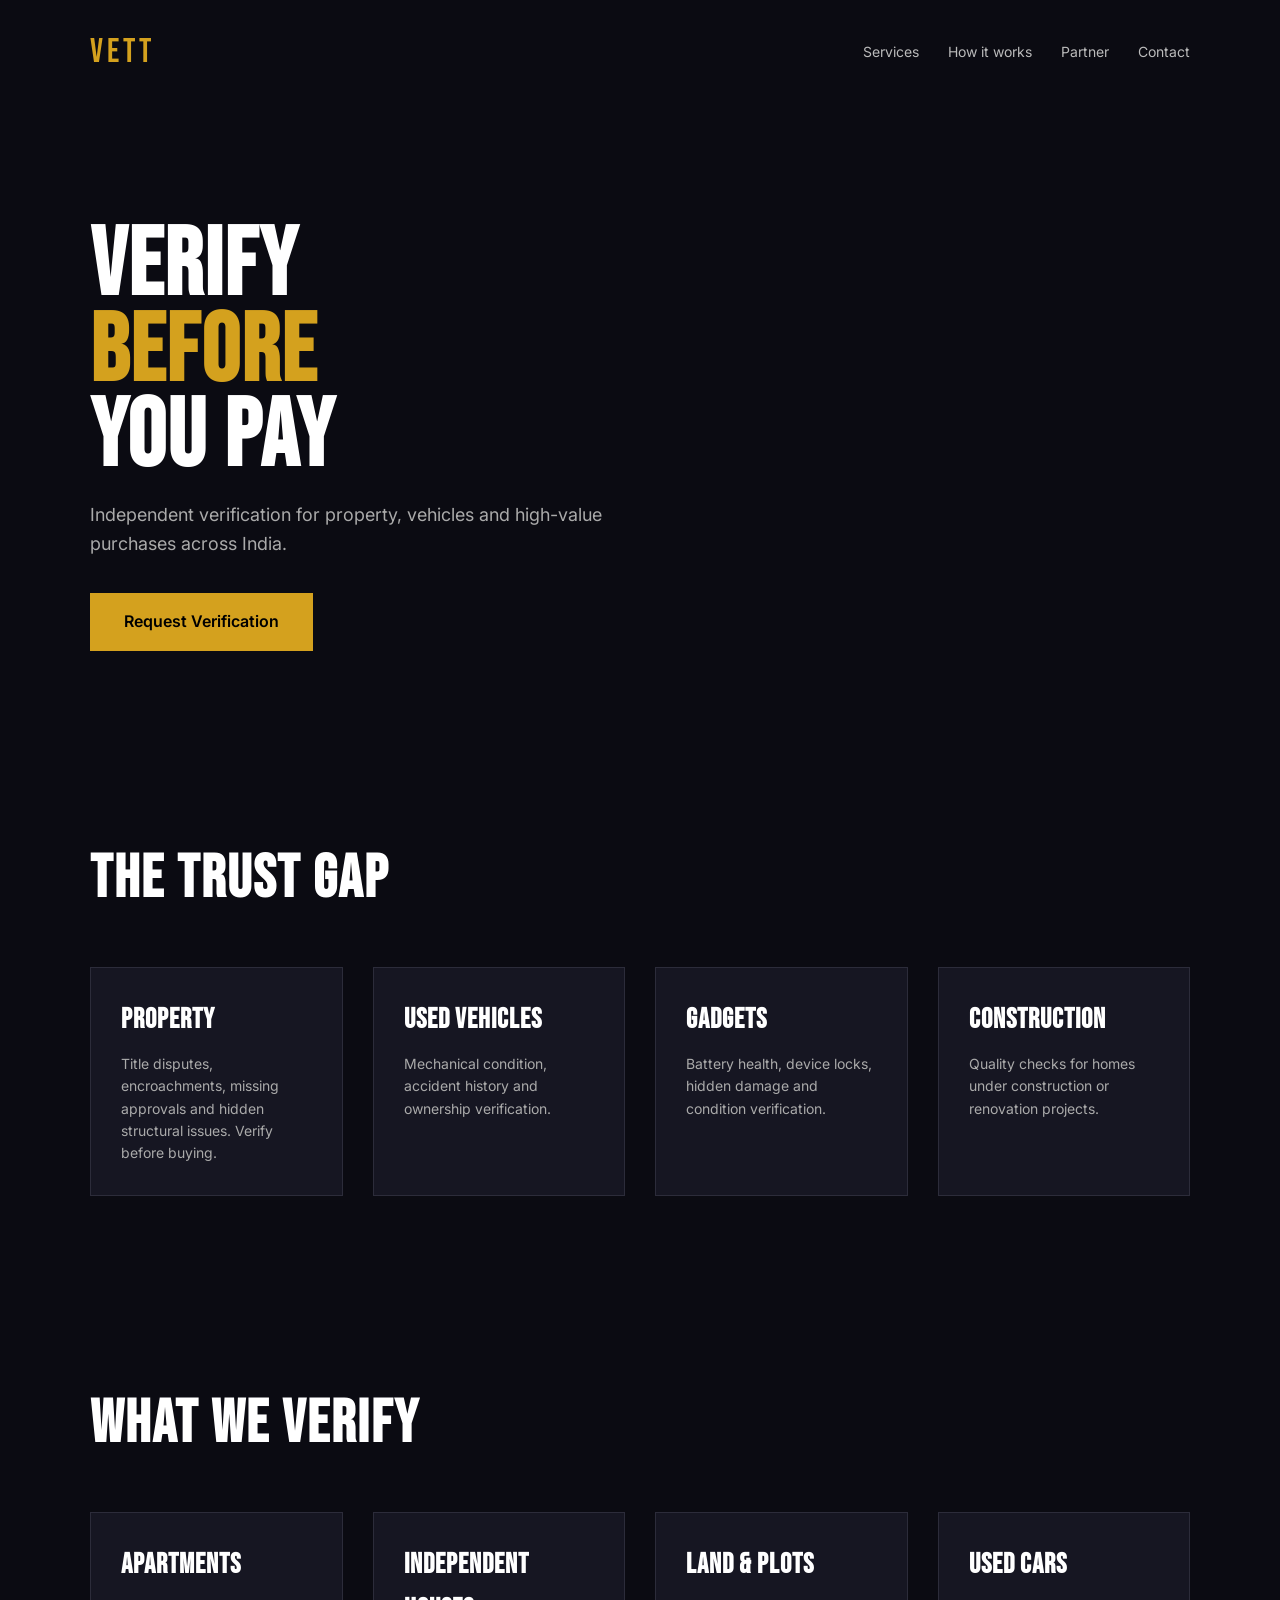
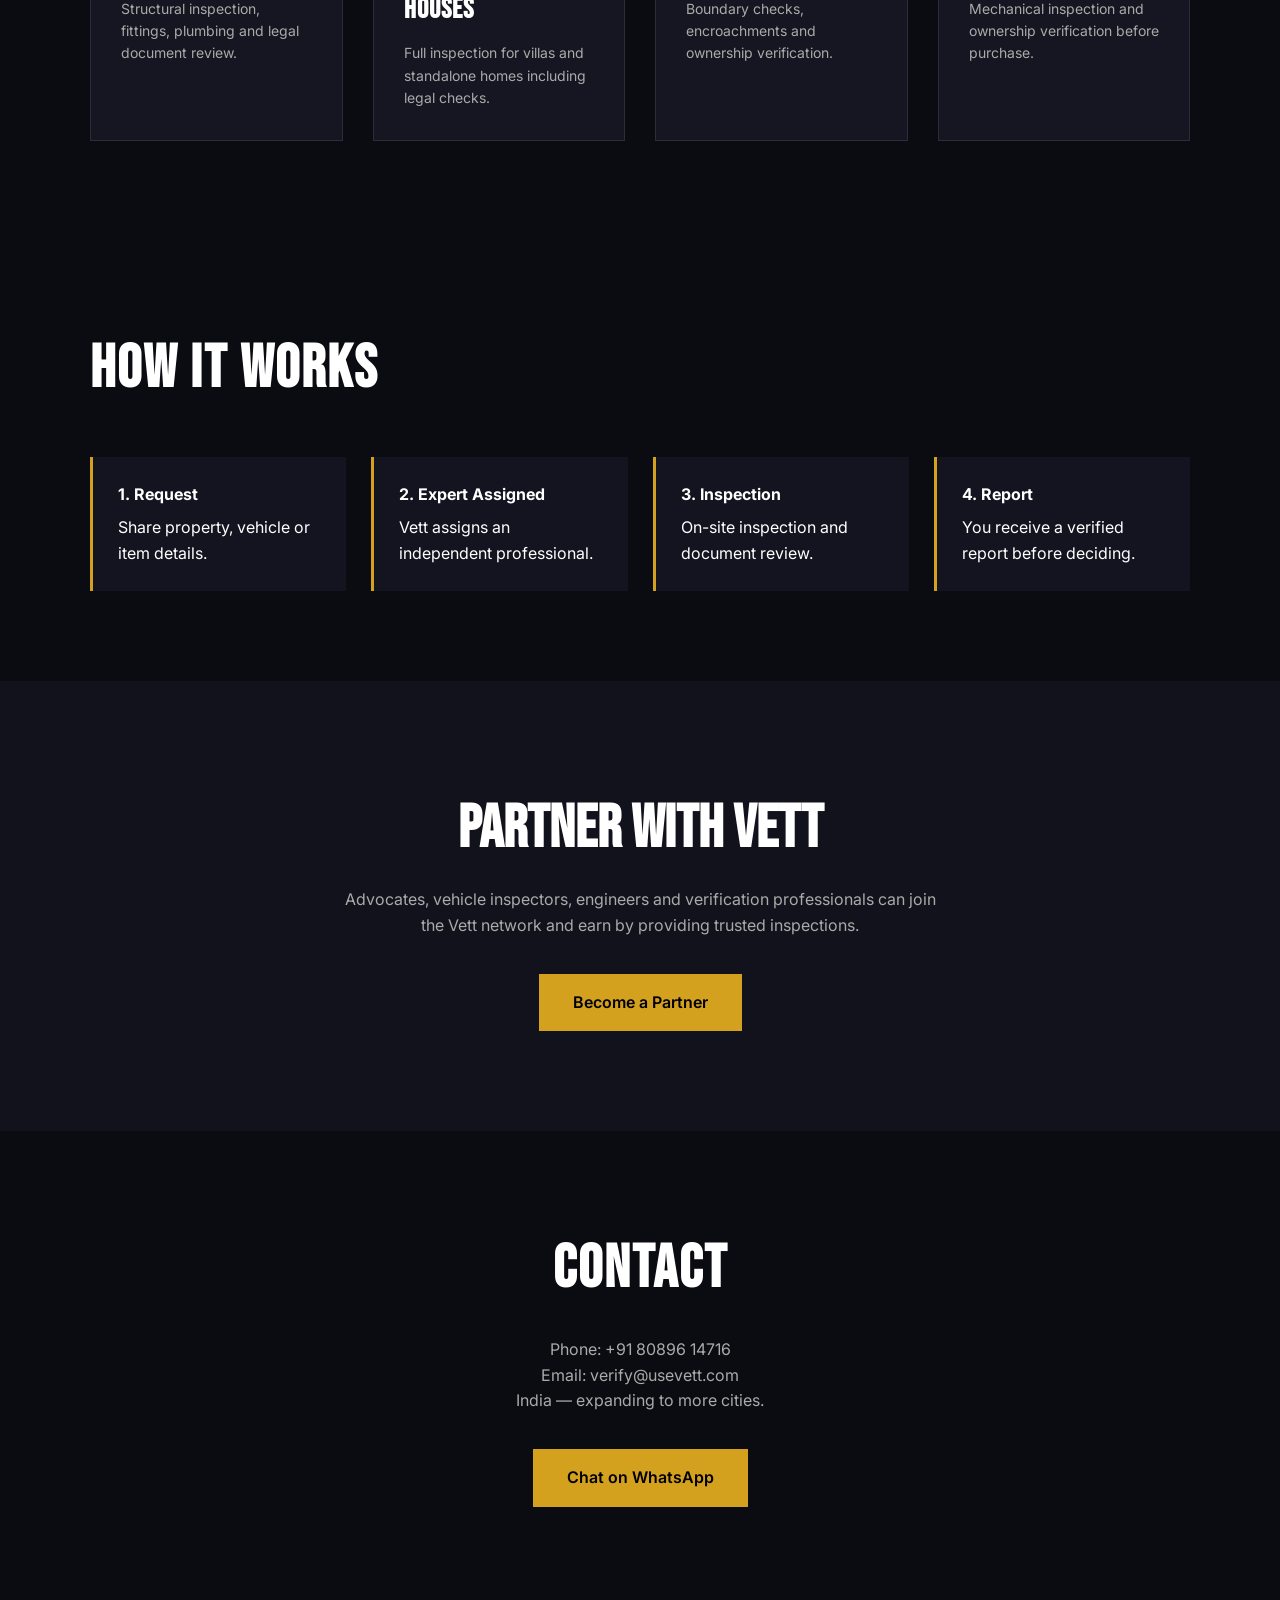
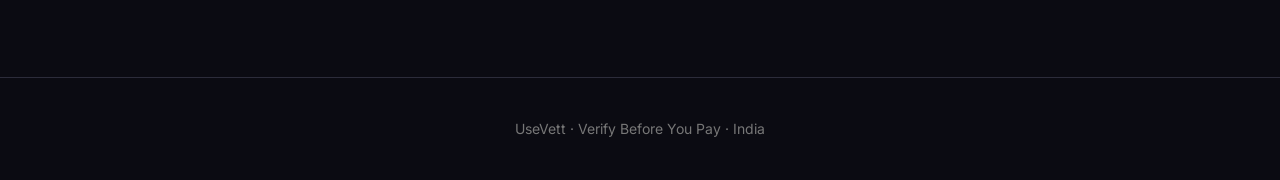
==== commit 5e50146a: "Add files via upload" ====
--- a/index.html
+++ b/index.html
@@ -1,613 +1,427 @@
-<!DOCTYPE html>
+﻿<!DOCTYPE html>
 <html lang="en">
 <head>
 <meta charset="UTF-8">
 <meta name="viewport" content="width=device-width, initial-scale=1.0">
-<title>Vett — Verify Before You Pay</title>
-<link href="https://fonts.googleapis.com/css2?family=Bebas+Neue&family=DM+Sans:ital,wght@0,300;0,400;0,500;0,700;1,300&display=swap" rel="stylesheet">
-<link rel="stylesheet" href="css/style.css">
+
+<title>UseVett | Verify Before You Pay</title>
+
+<link href="https://fonts.googleapis.com/css2?family=Bebas+Neue&family=Inter:wght@300;400;500;600&display=swap" rel="stylesheet">
+
 <style>
-/* ── HOME-SPECIFIC ── */
-.hero{position:relative;min-height:100vh;display:flex;align-items:center;padding:130px 48px 80px;overflow:hidden;}
-.hero-bg-grid{position:absolute;inset:0;background-image:linear-gradient(rgba(196,154,26,0.04) 1px,transparent 1px),linear-gradient(90deg,rgba(196,154,26,0.04) 1px,transparent 1px);background-size:60px 60px;pointer-events:none;}
-.hero-glow{position:absolute;top:-150px;right:-150px;width:600px;height:600px;background:radial-gradient(circle,rgba(196,154,26,0.07) 0%,transparent 70%);pointer-events:none;}
-.hero-content{position:relative;z-index:1;max-width:760px;}
-.hero-eyebrow{display:inline-flex;align-items:center;gap:10px;font-size:11px;font-weight:700;letter-spacing:3px;text-transform:uppercase;color:var(--gold);margin-bottom:24px;}
-.hero-eyebrow::before{content:'';display:block;width:28px;height:2px;background:var(--gold);}
-.hero-title{font-family:'Bebas Neue',sans-serif;font-size:clamp(64px,10vw,122px);line-height:0.9;letter-spacing:2px;color:var(--white);margin-bottom:8px;}
-.hero-title span{color:var(--gold);}
-.hero-sub{font-family:'Bebas Neue',sans-serif;font-size:clamp(24px,3.5vw,44px);letter-spacing:2px;color:var(--grey);margin-bottom:28px;}
-.hero-desc{font-size:17px;color:var(--white);opacity:0.75;max-width:500px;margin-bottom:40px;font-weight:300;line-height:1.7;}
-.hero-ctas{display:flex;gap:14px;flex-wrap:wrap;}
-.hero-stats{position:absolute;right:48px;bottom:80px;display:flex;flex-direction:column;gap:20px;z-index:1;}
-.hero-stat{text-align:right;}
-.hero-stat-num{font-family:'Bebas Neue',sans-serif;font-size:38px;color:var(--gold);letter-spacing:2px;line-height:1;}
-.hero-stat-label{font-size:11px;color:var(--grey);letter-spacing:1px;text-transform:uppercase;}
-.hero-stat-line{width:36px;height:1px;background:var(--mid);margin-left:auto;margin-top:20px;}
-
-/* ── PROBLEM ── */
-.problem-grid{display:grid;grid-template-columns:repeat(3,1fr);gap:2px;margin-top:48px;}
-.problem-card{background:var(--card);padding:36px 28px;border-top:3px solid var(--gold-dim);transition:all 0.25s;}
-.problem-card:hover{border-top-color:var(--gold);transform:translateY(-5px);box-shadow:0 12px 40px rgba(196,154,26,0.12);}
-.problem-icon{font-size:32px;margin-bottom:16px;display:block;}
-.problem-title{font-family:'Bebas Neue',sans-serif;font-size:24px;letter-spacing:1px;margin-bottom:10px;}
-.problem-body{font-size:13.5px;color:var(--grey);line-height:1.7;}
-.problem-stat{margin-top:20px;font-family:'Bebas Neue',sans-serif;font-size:32px;color:var(--gold);letter-spacing:2px;}
-.problem-stat-label{font-size:11px;color:var(--grey);letter-spacing:1px;text-transform:uppercase;}
-
-/* ── HOW IT WORKS ── */
-.how-section{background:var(--navy);}
-.steps{display:grid;grid-template-columns:repeat(4,1fr);gap:0;margin-top:48px;border:1px solid var(--mid);}
-.step{padding:32px 24px;border-right:1px solid var(--mid);position:relative;transition:background 0.25s;}
-.step:last-child{border-right:none;}
-.step:hover{background:rgba(196,154,26,0.05);}
-.step-accent{position:absolute;top:0;left:0;right:0;height:3px;background:var(--gold);transform:scaleX(0);transform-origin:left;transition:transform 0.35s;}
-.step:hover .step-accent{transform:scaleX(1);}
-.step-num{font-family:'Bebas Neue',sans-serif;font-size:56px;color:rgba(196,154,26,0.12);letter-spacing:2px;line-height:1;margin-bottom:16px;}
-.step-title{font-size:15px;font-weight:700;color:var(--white);margin-bottom:10px;}
-.step-body{font-size:13px;color:var(--grey);line-height:1.7;}
-
-/* ── SERVICES ── */
-.services-grid{display:grid;grid-template-columns:repeat(3,1fr);gap:20px;margin-top:48px;}
-.service-card{background:var(--card);border:1px solid var(--mid);overflow:hidden;transition:all 0.25s;position:relative;display:flex;flex-direction:column;}
-.service-card:hover{border-color:var(--gold-dim);transform:translateY(-5px);box-shadow:0 12px 40px rgba(196,154,26,0.12);}
-.service-card.dimmed{opacity:0.5;pointer-events:none;}
-.service-header{padding:28px 24px 20px;border-bottom:1px solid var(--mid);}
-.service-icon{font-size:36px;margin-bottom:14px;display:block;}
-.service-name{font-family:'Bebas Neue',sans-serif;font-size:28px;letter-spacing:2px;color:var(--white);margin-bottom:6px;}
-.service-tagline{font-size:12px;color:var(--gold);font-weight:500;}
-.service-body{padding:20px 24px;flex:1;display:flex;flex-direction:column;justify-content:space-between;}
-.service-desc{font-size:13px;color:var(--grey);line-height:1.7;margin-bottom:16px;}
-.service-link{font-size:12px;font-weight:700;letter-spacing:1px;text-transform:uppercase;color:var(--gold);text-decoration:none;display:inline-flex;align-items:center;gap:6px;transition:gap 0.2s;}
-.service-link:hover{gap:10px;}
-
-/* ── WHY VETT ── */
-.why-grid{display:grid;grid-template-columns:1fr 1fr;gap:72px;margin-top:48px;align-items:start;}
-.why-points{display:flex;flex-direction:column;gap:28px;}
-.why-point{display:flex;gap:18px;align-items:flex-start;}
-.why-num{font-family:'Bebas Neue',sans-serif;font-size:38px;color:var(--gold-dim);letter-spacing:2px;line-height:1;flex-shrink:0;width:44px;}
-.why-title{font-size:15px;font-weight:700;color:var(--white);margin-bottom:5px;}
-.why-body{font-size:13px;color:var(--grey);line-height:1.7;}
-.compare-table{width:100%;border-collapse:collapse;background:var(--card);border:1px solid var(--mid);}
-.compare-table th{font-size:11px;font-weight:700;letter-spacing:2px;text-transform:uppercase;color:var(--grey);padding:12px 14px;text-align:center;border-bottom:1px solid var(--mid);}
-.compare-table th:first-child{text-align:left;}
-.compare-table th:last-child{color:var(--gold);}
-.compare-table td{padding:12px 14px;font-size:13px;color:var(--grey);border-bottom:1px solid rgba(58,58,90,0.4);text-align:center;}
-.compare-table td:first-child{text-align:left;color:var(--white);font-weight:500;}
-.compare-table td:last-child{color:var(--gold);font-weight:700;}
-.yes{color:#4abd6a;font-size:15px;}
-.no{color:var(--red);font-size:15px;}
-
-/* ── CTA SECTION ── */
-.cta-section{text-align:center;padding:100px 48px;position:relative;overflow:hidden;}
-.cta-glow{position:absolute;top:50%;left:50%;transform:translate(-50%,-50%);width:500px;height:350px;background:radial-gradient(ellipse,rgba(196,154,26,0.07) 0%,transparent 70%);pointer-events:none;}
-.cta-title{font-family:'Bebas Neue',sans-serif;font-size:clamp(44px,7vw,88px);letter-spacing:3px;line-height:1;margin-bottom:16px;position:relative;z-index:1;}
-.cta-title span{color:var(--gold);}
-.cta-sub{font-size:16px;color:var(--grey);margin-bottom:40px;font-weight:300;position:relative;z-index:1;}
-.cta-btns{display:flex;gap:14px;justify-content:center;flex-wrap:wrap;position:relative;z-index:1;}
-.cta-contact-row{display:flex;justify-content:center;gap:32px;margin-top:24px;flex-wrap:wrap;position:relative;z-index:1;}
-.cta-contact-item{font-size:13px;color:var(--grey);display:flex;align-items:center;gap:8px;}
-.cta-contact-item a{color:var(--gold);text-decoration:none;}
-
-@media(max-width:900px){
-  .hero{padding:120px 20px 60px;}
-  .hero-stats{display:none;}
-  .problem-grid,.steps,.services-grid{grid-template-columns:1fr;}
-  .why-grid{grid-template-columns:1fr;gap:36px;}
-  .steps{border:none;display:flex;flex-direction:column;}
-  .step{border-right:none;border-bottom:1px solid var(--mid);}
-  .step:last-child{border-bottom:none;}
-}
+
+*{
+margin:0;
+padding:0;
+box-sizing:border-box;
+}
+
+body{
+background:#0b0b12;
+color:white;
+font-family:Inter;
+line-height:1.6;
+}
+
+.container{
+width:90%;
+max-width:1100px;
+margin:auto;
+}
+
+/* NAV */
+
+nav{
+display:flex;
+justify-content:space-between;
+align-items:center;
+padding:25px 0;
+}
+
+.logo{
+font-family:"Bebas Neue";
+font-size:34px;
+letter-spacing:4px;
+color:#d4a11e;
+}
+
+nav a{
+color:#bbb;
+text-decoration:none;
+margin-left:25px;
+font-size:14px;
+}
+
+nav a:hover{
+color:#d4a11e;
+}
+
+/* HERO */
+
+.hero{
+padding:120px 0 90px;
+}
+
+.hero h1{
+font-family:"Bebas Neue";
+font-size:95px;
+line-height:0.9;
+letter-spacing:2px;
+}
+
+.gold{
+color:#d4a11e;
+}
+
+.hero p{
+margin-top:20px;
+max-width:520px;
+color:#aaa;
+font-size:18px;
+}
+
+.btn{
+display:inline-block;
+margin-top:35px;
+padding:16px 34px;
+background:#d4a11e;
+color:black;
+font-weight:600;
+text-decoration:none;
+transition:0.3s;
+}
+
+.btn:hover{
+transform:translateY(-2px);
+}
+
+/* SECTION */
+
+.section{
+padding:90px 0;
+}
+
+.section h2{
+font-family:"Bebas Neue";
+font-size:60px;
+letter-spacing:2px;
+margin-bottom:10px;
+}
+
+/* GRID */
+
+.grid{
+display:grid;
+grid-template-columns:repeat(auto-fit,minmax(240px,1fr));
+gap:30px;
+margin-top:40px;
+}
+
+/* CARD */
+
+.card{
+background:#161622;
+padding:30px;
+border:1px solid #2c2c3a;
+transition:0.3s;
+}
+
+.card:hover{
+transform:translateY(-6px);
+border-color:#d4a11e;
+}
+
+.card h3{
+font-family:"Bebas Neue";
+font-size:28px;
+letter-spacing:1px;
+}
+
+.card p{
+color:#aaa;
+font-size:14px;
+margin-top:10px;
+}
+
+/* STEPS */
+
+.steps{
+display:grid;
+grid-template-columns:repeat(auto-fit,minmax(220px,1fr));
+gap:25px;
+margin-top:40px;
+}
+
+.step{
+background:#141420;
+padding:25px;
+border-left:3px solid #d4a11e;
+}
+
+.step h4{
+margin-bottom:8px;
+}
+
+/* PARTNER */
+
+.partner{
+text-align:center;
+padding:100px 20px;
+background:#12121c;
+}
+
+.partner h2{
+font-family:"Bebas Neue";
+font-size:60px;
+}
+
+.partner p{
+max-width:600px;
+margin:auto;
+margin-top:10px;
+color:#aaa;
+}
+
+/* CONTACT */
+
+.contact{
+text-align:center;
+}
+
+.contact p{
+margin-top:20px;
+color:#aaa;
+}
+
+/* FOOTER */
+
+footer{
+border-top:1px solid #2c2c3a;
+padding:40px 0;
+margin-top:80px;
+text-align:center;
+color:#777;
+font-size:14px;
+}
+
+/* MOBILE */
+
+@media(max-width:768px){
+
+.hero h1{
+font-size:60px;
+}
+
+.section h2{
+font-size:42px;
+}
+
+}
+
 </style>
 </head>
+
 <body>
 
-<!-- ── NAV ── -->
+<div class="container">
+
 <nav>
-  <a class="nav-logo" href="index.html">VETT</a>
-  <ul class="nav-links">
-    <li><a href="pages/property.html">Property</a></li>
-    <li><a href="#how">How It Works</a></li>
-    <li><a href="#pricing">Pricing</a></li>
-    <li><a href="#faq">FAQ</a></li>
-    <li><a href="#nri">For NRIs</a></li>
-    <li><a href="pages/partners.html">Partner With Us</a></li>
-    <li><a href="https://wa.me/918089614716" target="_blank" class="nav-cta">Get Verified</a></li>
-  </ul>
-  <div class="nav-hamburger" id="hamburger"><span></span><span></span><span></span></div>
+
+<div class="logo">VETT</div>
+
+<div>
+<a href="#services">Services</a>
+<a href="#how">How it works</a>
+<a href="#partner">Partner</a>
+<a href="#contact">Contact</a>
+</div>
+
 </nav>
-<div class="nav-mobile" id="mobileNav">
-  <a href="pages/property.html">Property Verification</a>
-  <a href="#how">How It Works</a>
-  <a href="#pricing">Pricing</a>
-  <a href="#faq">FAQ</a>
-  <a href="#nri">For NRIs</a>
-  <a href="pages/partners.html">Partner With Us</a>
-  <a href="https://wa.me/918089614716" target="_blank">Get Verified →</a>
-</div>
-
-<!-- ── HERO ── -->
+
+
 <section class="hero">
-  <div class="hero-bg-grid"></div>
-  <div class="hero-glow"></div>
-  <div class="hero-content">
-    <div class="hero-eyebrow anim-1">Neutral Verification Platform</div>
-    <h1 class="hero-title anim-2">VERIFY<br><span>BEFORE</span><br>YOU PAY.</h1>
-    <p class="hero-sub anim-3">Property · Vehicles · Gadgets</p>
-    <p class="hero-desc anim-4">Brokers are paid to close. Marketplaces are paid for volume. Nobody was paid purely for truth — until now.</p>
-    <div class="hero-ctas anim-5">
-      <a href="https://wa.me/918089614716" target="_blank" class="btn-primary">WhatsApp Us</a>
-      <a href="#how" class="btn-outline">How It Works</a>
-    </div>
-  </div>
-  <div class="hero-stats">
-    <div class="hero-stat">
-      <div class="hero-stat-num">₹15,000 Cr</div>
-      <div class="hero-stat-label">Lost to property fraud yearly</div>
-    </div>
-    <div class="hero-stat-line"></div>
-    <div class="hero-stat">
-      <div class="hero-stat-num">3 Cr+</div>
-      <div class="hero-stat-label">Used gadgets sold monthly</div>
-    </div>
-    <div class="hero-stat-line"></div>
-    <div class="hero-stat">
-      <div class="hero-stat-num">Zero</div>
-      <div class="hero-stat-label">Neutral verifiers before Vett</div>
-    </div>
-  </div>
-</section>
-
-<!-- ── TICKER ── -->
-<div class="ticker">
-  <div class="ticker-inner">
-    <span class="ticker-item">PROPERTY VERIFICATION <span class="ticker-dot">◆</span></span>
-    <span class="ticker-item">INDEPENDENT INSPECTION <span class="ticker-dot">◆</span></span>
-    <span class="ticker-item">LEGAL REVIEW <span class="ticker-dot">◆</span></span>
-    <span class="ticker-item">USED VEHICLES <span class="ticker-dot">◆</span> COMING SOON</span>
-    <span class="ticker-item">GADGETS <span class="ticker-dot">◆</span> COMING SOON</span>
-    <span class="ticker-item">NEUTRAL <span class="ticker-dot">◆</span></span>
-    <span class="ticker-item">PROOF-BASED <span class="ticker-dot">◆</span></span>
-    <span class="ticker-item">VERIFY BEFORE YOU PAY <span class="ticker-dot">◆</span></span>
-    <span class="ticker-item">PROPERTY VERIFICATION <span class="ticker-dot">◆</span></span>
-    <span class="ticker-item">INDEPENDENT INSPECTION <span class="ticker-dot">◆</span></span>
-    <span class="ticker-item">LEGAL REVIEW <span class="ticker-dot">◆</span></span>
-    <span class="ticker-item">USED VEHICLES <span class="ticker-dot">◆</span> COMING SOON</span>
-    <span class="ticker-item">GADGETS <span class="ticker-dot">◆</span> COMING SOON</span>
-    <span class="ticker-item">NEUTRAL <span class="ticker-dot">◆</span></span>
-    <span class="ticker-item">PROOF-BASED <span class="ticker-dot">◆</span></span>
-    <span class="ticker-item">VERIFY BEFORE YOU PAY <span class="ticker-dot">◆</span></span>
-  </div>
-</div>
-
-<!-- ── PROBLEM ── -->
-<section id="problem" style="position:relative;z-index:1;padding:80px 48px;">
-  <div class="section-eyebrow">The Problem</div>
-  <h2 class="section-title">THE TRUST GAP IS<br>COSTING BUYERS.</h2>
-  <p class="section-sub">Every high-value transaction has the same flaw — the seller controls all the information.</p>
-  <div class="problem-grid">
-    <div class="problem-card">
-      <span class="problem-icon">🏠</span>
-      <div class="problem-title">Property Fraud</div>
-      <div class="problem-body">Title disputes. Missing approvals. Hidden encroachments. Buyers pay lakhs without independent verification of documents or physical condition.</div>
-      <div class="problem-stat">₹15,000 Cr</div>
-      <div class="problem-stat-label">Lost annually in India</div>
-    </div>
-    <div class="problem-card">
-      <span class="problem-icon">🚗</span>
-      <div class="problem-title">Vehicle Deception</div>
-      <div class="problem-body">Odometer tampering. Hidden accident history. Engine issues masked with a fresh wash. The used vehicle market runs on information asymmetry.</div>
-      <div class="problem-stat" style="font-size:22px;letter-spacing:1px;">Launching Soon</div>
-      <div class="problem-stat-label">Vehicle verification</div>
-    </div>
-    <div class="problem-card">
-      <span class="problem-icon">📱</span>
-      <div class="problem-title">Gadget Deception</div>
-      <div class="problem-body">Battery at 40%. Screen cracked inside. iCloud locked. Millions of used devices sold daily on OLX with zero neutral check.</div>
-      <div class="problem-stat">3 Cr+</div>
-      <div class="problem-stat-label">Used gadgets sold monthly</div>
-    </div>
-  </div>
-</section>
-
-<!-- ── HOW IT WORKS ── -->
-<section class="how-section" id="how" style="padding:80px 48px;">
-  <div class="section-eyebrow">How It Works</div>
-  <h2 class="section-title">SIMPLE.<br>TRANSPARENT.<br>FAST.</h2>
-  <p class="section-sub">One process across all categories. You request, we coordinate, you decide.</p>
-  <div class="steps">
-    <div class="step">
-      <div class="step-accent"></div>
-      <div class="step-num">01</div>
-      <div class="step-title">You Request</div>
-      <div class="step-body">Share details of what you want verified — property, vehicle, or device. Choose your plan. Pay online. Takes under 2 minutes.</div>
-    </div>
-    <div class="step">
-      <div class="step-accent"></div>
-      <div class="step-num">02</div>
-      <div class="step-title">We Assign an Expert</div>
-      <div class="step-body">Vett connects you with a trained professional from our verified network — structural, legal, mechanical, or technical — matched to your category. You don't manage anyone.</div>
-    </div>
-    <div class="step">
-      <div class="step-accent"></div>
-      <div class="step-num">03</div>
-      <div class="step-title">On-Site Verification</div>
-      <div class="step-body">The expert inspects on-site using a standardised checklist. Every finding is photographed and timestamped. All reports are cross-checked by our internal review team before delivery.</div>
-    </div>
-    <div class="step">
-      <div class="step-accent"></div>
-      <div class="step-num">04</div>
-      <div class="step-title">You Get the Truth</div>
-      <div class="step-body">One clear report — physical findings, legal review where applicable, photo evidence, and a plain-language verdict: LOW / MODERATE / HIGH risk. You decide what to do next.</div>
-    </div>
-  </div>
-  <div class="trust-bar" style="margin-top:24px;">
-    <div class="trust-bar-icon">🔒</div>
-    <div class="trust-bar-text"><strong>Anti-Bribery Guarantee:</strong> Every inspection is independently cross-verified by our internal review team before the report is released. No single inspector can alter a finding — the system catches it.</div>
-  </div>
-</section>
-
-<!-- ── SERVICES ── -->
-<section id="services" style="padding:80px 48px;">
-  <div class="section-eyebrow">Our Services</div>
-  <h2 class="section-title">WHAT WE VERIFY.</h2>
-  <p class="section-sub">Starting with property. Expanding to every high-value purchase.</p>
-  <div class="services-grid">
-    <div class="service-card">
-      <div class="service-header">
-        <span class="service-icon">🏠</span>
-        <div class="service-name">RESIDENTIAL PROPERTY</div>
-        <div class="service-tagline">Apartments · Independent Houses · Villas</div>
-      </div>
-      <div class="service-body">
-        <p class="service-desc">Full structural inspection and independent legal review — combined into one clear report. Know exactly what you're buying before you sign.</p>
-        <a href="pages/property.html" class="service-link">View Details →</a>
-      </div>
-    </div>
-    <div class="service-card">
-      <div class="service-header">
-        <span class="service-icon">🌿</span>
-        <div class="service-name">LAND & PLOT</div>
-        <div class="service-tagline">Agricultural · Residential · Commercial</div>
-      </div>
-      <div class="service-body">
-        <p class="service-desc">Boundary walk, access road check, legal title verification — physical and legal combined. Critical for buyers who cannot visit in person.</p>
-        <a href="pages/property.html#land" class="service-link">View Details →</a>
-      </div>
-    </div>
-    <div class="service-card dimmed">
-      <div class="service-header">
-        <span class="service-icon">🚗</span>
-        <div class="service-name">USED VEHICLES</div>
-        <div class="service-tagline">Cars · Bikes · Commercial Vehicles</div>
-      </div>
-      <div class="service-body">
-        <p class="service-desc">Mechanical condition, accident history, ownership documents — independently checked before you pay.</p>
-        <span class="cs-badge">Coming Soon</span>
-      </div>
-    </div>
-    <div class="service-card dimmed" style="grid-column:1;">
-      <div class="service-header">
-        <span class="service-icon">📱</span>
-        <div class="service-name">GADGETS</div>
-        <div class="service-tagline">Phones · Laptops · Electronics</div>
-      </div>
-      <div class="service-body">
-        <p class="service-desc">Battery health, screen condition, IMEI check, water damage — everything verified before you pay on OLX or Marketplace.</p>
-        <span class="cs-badge">Coming Soon</span>
-      </div>
-    </div>
-    <div class="service-card" style="grid-column:2/4;background:linear-gradient(135deg,#12121f 0%,#1a1a08 100%);border-color:rgba(196,154,26,0.2);">
-      <div class="service-body" style="padding:36px;">
-        <div class="section-eyebrow" style="margin-bottom:12px;">The Vision</div>
-        <h3 style="font-family:'Bebas Neue',sans-serif;font-size:clamp(28px,3vw,38px);letter-spacing:2px;color:var(--white);margin-bottom:12px;line-height:1.1;">ONE TRUST BRAND.<br><span style="color:var(--gold);">EVERY HIGH-VALUE PURCHASE.</span></h3>
-        <p style="font-size:14px;color:var(--grey);line-height:1.7;max-width:420px;">Property today. Vehicles and gadgets next. Any purchase where a buyer needs a neutral party to tell the truth — that's Vett.</p>
-      </div>
-    </div>
-  </div>
-</section>
-
-<!-- ── PRICING ── -->
-<section id="pricing" style="background:var(--navy);padding:80px 48px;">
-  <div class="section-eyebrow">Pricing</div>
-  <h2 class="section-title">TRANSPARENT.<br>NO SURPRISES.</h2>
-  <p class="section-sub">On a ₹50L purchase, verification costs less than 1%. Not verifying could cost everything.</p>
-
-  <div class="pricing-tabs">
-    <button class="ptab active" onclick="switchTab('apartment')">🏠 Residential</button>
-    <button class="ptab" onclick="switchTab('land')">🌿 Land & Plot</button>
-  </div>
-
-  <!-- RESIDENTIAL PLANS -->
-  <div class="pricing-grid" id="plans-apartment">
-    <div class="price-card">
-      <div class="price-tier">Structural</div>
-      <div class="price-amount">₹3,999</div>
-      <div class="price-badge">⏱ 48-hour delivery</div>
-      <div class="price-desc">Physical and structural inspection only — no legal. Fast check before you decide to go deeper.</div>
-      <ul class="price-features">
-        <li><span>✓</span> Structural — walls, ceiling, floors, seepage</li>
-        <li><span>✓</span> Plumbing and electrical tested</li>
-        <li><span>✓</span> Doors, windows, fittings assessed</li>
-        <li><span>✓</span> Building common areas checked</li>
-        <li><span>✓</span> 40–50 timestamped photos</li>
-        <li><span>✓</span> Risk rating: LOW / MODERATE / HIGH</li>
-        <li><span>✓</span> Plain language summary</li>
-      </ul>
-      <a href="https://wa.me/918089614716" target="_blank" class="price-cta price-cta-outline">Get Started</a>
-    </div>
-    <div class="price-card featured">
-      <div class="price-tier">Standard</div>
-      <div class="price-amount">₹ TBD</div>
-      <div class="price-badge">⏱ 5–7 working days</div>
-      <div class="price-desc">Structural inspection + independent legal review. Everything combined in one report. Best for most buyers.</div>
-      <ul class="price-features">
-        <li><span>✓</span> Everything in Structural</li>
-        <li><span>✓</span> Title deed and encumbrance review</li>
-        <li><span>✓</span> Possession certificate verified</li>
-        <li><span>✓</span> Approvals and NOC check</li>
-        <li><span>✓</span> Video walkthrough included</li>
-        <li><span>✓</span> Integrated physical + legal report</li>
-        <li><span>✓</span> Expert cross-verification before delivery</li>
-      </ul>
-      <a href="https://wa.me/918089614716" target="_blank" class="price-cta price-cta-gold">Get Started</a>
-    </div>
-    <div class="price-card">
-      <div class="price-tier">Premium</div>
-      <div class="price-amount">₹ TBD</div>
-      <div class="price-badge">⏱ 7–10 days (complex cases longer)</div>
-      <div class="price-desc">For high-value transactions above ₹50L. Deep legal review, multiple sources, two site visits. Maximum protection.</div>
-      <ul class="price-features">
-        <li><span>✓</span> Everything in Standard</li>
-        <li><span>✓</span> 30-year title chain review</li>
-        <li><span>✓</span> Reports from multiple legal sources</li>
-        <li><span>✓</span> Neighbourhood risk assessment</li>
-        <li><span>✓</span> Two site visits if needed</li>
-        <li><span>✓</span> 30-min advocate consultation call</li>
-        <li><span>✓</span> Priority handling</li>
-      </ul>
-      <a href="https://wa.me/918089614716" target="_blank" class="price-cta price-cta-outline">Get Started</a>
-    </div>
-  </div>
-
-  <!-- LAND PLANS -->
-  <div class="pricing-grid" id="plans-land" style="display:none;">
-    <div class="price-card">
-      <div class="price-tier">Structural</div>
-      <div class="price-amount">₹3,999</div>
-      <div class="price-badge">⏱ 48-hour delivery</div>
-      <div class="price-desc">Physical site inspection only. Boundary walk, access road, terrain — fast and affordable.</div>
-      <ul class="price-features">
-        <li><span>✓</span> GPS-verified boundary walk — all 4 sides</li>
-        <li><span>✓</span> Neighbour boundary confirmation</li>
-        <li><span>✓</span> Access road type and condition</li>
-        <li><span>✓</span> Encroachment check</li>
-        <li><span>✓</span> Terrain and drainage assessment</li>
-        <li><span>✓</span> Photo and video evidence</li>
-        <li><span>✓</span> Risk rating: LOW / MODERATE / HIGH</li>
-      </ul>
-      <a href="https://wa.me/918089614716" target="_blank" class="price-cta price-cta-outline">Get Started</a>
-    </div>
-    <div class="price-card featured">
-      <div class="price-tier">Standard</div>
-      <div class="price-amount">₹ TBD</div>
-      <div class="price-badge">⏱ 5–7 working days</div>
-      <div class="price-desc">Physical inspection + full legal document review. Title, encumbrance, possession — independently verified.</div>
-      <ul class="price-features">
-        <li><span>✓</span> Everything in Structural</li>
-        <li><span>✓</span> Title deed review</li>
-        <li><span>✓</span> Encumbrance certificate check</li>
-        <li><span>✓</span> Possession certificate verified</li>
-        <li><span>✓</span> Land tax receipt and records</li>
-        <li><span>✓</span> Integrated physical + legal report</li>
-        <li><span>✓</span> Expert cross-verification before delivery</li>
-      </ul>
-      <a href="https://wa.me/918089614716" target="_blank" class="price-cta price-cta-gold">Get Started</a>
-    </div>
-    <div class="price-card">
-      <div class="price-tier">Premium</div>
-      <div class="price-amount">₹ TBD</div>
-      <div class="price-badge">⏱ 7–10 days (complex cases longer)</div>
-      <div class="price-desc">For high-value land transactions. Deep legal review, court search, reports from multiple sources.</div>
-      <ul class="price-features">
-        <li><span>✓</span> Everything in Standard</li>
-        <li><span>✓</span> 30-year title chain review</li>
-        <li><span>✓</span> Court and litigation search</li>
-        <li><span>✓</span> Government acquisition check</li>
-        <li><span>✓</span> Reports from multiple legal sources</li>
-        <li><span>✓</span> Two site visits if needed</li>
-        <li><span>✓</span> 30-min advocate consultation call</li>
-      </ul>
-      <a href="https://wa.me/918089614716" target="_blank" class="price-cta price-cta-outline">Get Started</a>
-    </div>
-  </div>
-
-  <div class="nri-addon-bar">
-    <div>
-      <div class="nri-addon-title">NRI LIVE INSPECTION ADD-ON — ₹2,000</div>
-      <div class="nri-addon-desc">Watch your inspection live from anywhere in the world. Ask questions in real time. Add to any plan.</div>
-    </div>
-    <a href="https://wa.me/918089614716" target="_blank" class="btn-outline" style="white-space:nowrap;flex-shrink:0;">Add to My Plan</a>
-  </div>
-
-  <div class="timeline-note">
-    <span>⏱</span>
-    <span><strong>Why does legal take 5–7 days?</strong> Document verification requires fetching reports from registration offices, revenue departments, and sometimes courts. When issues are found, additional sources must be checked. We won't rush it — thoroughness is the whole point.</span>
-  </div>
-</section>
-
-<!-- ── NRI SECTION ── -->
-<section class="nri-section" id="nri" style="padding:80px 48px;">
-  <div class="nri-inner">
-    <div>
-      <div class="section-eyebrow">For NRIs</div>
-      <h2 class="section-title" style="font-size:clamp(34px,5vw,58px);">BUYING FROM<br><span style="color:var(--gold);">ABROAD?</span><br>WE ARE YOUR<br>EYES ON THE GROUND.</h2>
-      <p style="font-size:16px;color:var(--grey);line-height:1.7;margin-bottom:28px;font-weight:300;">You can't fly back to check every property. The broker tells you it's fine. Vett gives you independent, documented verification — before you transfer a single rupee.</p>
-      <a href="https://wa.me/918089614716" target="_blank" class="btn-primary">Request NRI Verification</a>
-    </div>
-    <div class="nri-stats">
-      <div class="nri-stat"><div class="nri-stat-num">Live</div><div class="nri-stat-label">Video call during inspection — watch from anywhere</div></div>
-      <div class="nri-stat"><div class="nri-stat-num">48 Hr</div><div class="nri-stat-label">Structural report delivery</div></div>
-      <div class="nri-stat"><div class="nri-stat-num">₹0</div><div class="nri-stat-label">Conflict of interest — we don't earn on deal closure</div></div>
-      <div class="nri-stat"><div class="nri-stat-num">100%</div><div class="nri-stat-label">Independent — separate from seller's broker and lawyer</div></div>
-    </div>
-  </div>
-</section>
-
-<!-- ── WHY VETT ── -->
-<section id="why" style="padding:80px 48px;">
-  <div class="section-eyebrow">Why Vett</div>
-  <h2 class="section-title">THE NEUTRAL PARTY<br>THAT SHOULD HAVE<br>ALWAYS EXISTED.</h2>
-  <div class="why-grid">
-    <div class="why-points">
-      <div class="why-point">
-        <div class="why-num">01</div>
-        <div><div class="why-title">We are paid for truth. Not for closing.</div><div class="why-body">Brokers earn when deals close. We earn when we verify — regardless of the outcome. Our incentive is always the truth.</div></div>
-      </div>
-      <div class="why-point">
-        <div class="why-num">02</div>
-        <div><div class="why-title">Sector-trained professionals. Not generalists.</div><div class="why-body">Vett connects you with trained experts in their field — structural, legal, mechanical, technical. You get the right specialist, without finding or managing them yourself.</div></div>
-      </div>
-      <div class="why-point">
-        <div class="why-num">03</div>
-        <div><div class="why-title">Inspectors cannot be bribed. System-verified.</div><div class="why-body">Every inspection is cross-checked by our internal review team before delivery. No single expert can alter a finding unilaterally — the verification system flags it.</div></div>
-      </div>
-      <div class="why-point">
-        <div class="why-num">04</div>
-        <div><div class="why-title">Physical + legal. One report.</div><div class="why-body">Structural findings and legal document review combined into one integrated report. Plain language. Not legal jargon.</div></div>
-      </div>
-    </div>
-    <div>
-      <table class="compare-table">
-        <thead>
-          <tr><th>What you need</th><th>Broker</th><th>Portal</th><th>VETT</th></tr>
-        </thead>
-        <tbody>
-          <tr><td>Paid for truth</td><td><span class="no">✗</span></td><td><span class="no">✗</span></td><td><span class="yes">✓</span></td></tr>
-          <tr><td>No conflict of interest</td><td><span class="no">✗</span></td><td><span class="no">✗</span></td><td><span class="yes">✓</span></td></tr>
-          <tr><td>Physical + legal combined</td><td><span class="no">✗</span></td><td><span class="no">✗</span></td><td><span class="yes">✓</span></td></tr>
-          <tr><td>Anti-bribery verification</td><td><span class="no">✗</span></td><td><span class="no">✗</span></td><td><span class="yes">✓</span></td></tr>
-          <tr><td>NRI live inspection</td><td><span class="no">✗</span></td><td><span class="no">✗</span></td><td><span class="yes">✓</span></td></tr>
-          <tr><td>Plain language verdict</td><td><span class="no">✗</span></td><td><span class="no">✗</span></td><td><span class="yes">✓</span></td></tr>
-        </tbody>
-      </table>
-    </div>
-  </div>
-</section>
-
-<!-- ── FAQ ── -->
-<section id="faq" style="background:var(--navy);padding:80px 48px;">
-  <div class="section-eyebrow">FAQ</div>
-  <h2 class="section-title">COMMON QUESTIONS.</h2>
-  <div class="faq-list">
-    <div class="faq-item">
-      <button class="faq-q" onclick="toggleFaq(this)"><span>How long does verification take?</span><span class="faq-icon">+</span></button>
-      <div class="faq-a">
-        <p><strong>Structural plan:</strong> Site visit within 24 hours, report in 48 hours.</p>
-        <p><strong>Standard and Premium plans</strong> include legal review — this requires fetching documents from registration and revenue offices, which takes 5–7 working days. Complex cases may take longer. We keep you updated throughout.</p>
-      </div>
-    </div>
-    <div class="faq-item">
-      <button class="faq-q" onclick="toggleFaq(this)"><span>Can inspectors be bribed to give a good report?</span><span class="faq-icon">+</span></button>
-      <div class="faq-a">
-        <p>No. Every Vett inspection goes through a mandatory internal cross-verification before the report is released. No single inspector can approve or alter their own findings — a separate internal reviewer checks the evidence independently.</p>
-        <p>If findings don't match the evidence, the report is flagged and re-investigated. The system is designed so that the only path to a clean report is a clean property.</p>
-      </div>
-    </div>
-    <div class="faq-item">
-      <button class="faq-q" onclick="toggleFaq(this)"><span>Is the Vett report legal advice?</span><span class="faq-icon">+</span></button>
-      <div class="faq-a">
-        <p>No. Vett reports document observable facts and professional opinions at the time of inspection. They are not legal advice and do not replace your own independent lawyer. Our purpose is to protect you <strong>before</strong> you pay — not to fight a case afterwards.</p>
-      </div>
-    </div>
-    <div class="faq-item">
-      <button class="faq-q" onclick="toggleFaq(this)"><span>How do I pay?</span><span class="faq-icon">+</span></button>
-      <div class="faq-a">
-        <p>Payment is collected upfront via UPI, bank transfer, or any major payment method. You receive a confirmation immediately. We collect upfront because our expert team is scheduled and committed regardless of what is found — which is exactly what keeps our findings independent.</p>
-      </div>
-    </div>
-    <div class="faq-item">
-      <button class="faq-q" onclick="toggleFaq(this)"><span>What if serious issues are found? Do I get a refund?</span><span class="faq-icon">+</span></button>
-      <div class="faq-a">
-        <p>No refund — and that's intentional. If we refunded when issues were found, we'd have an incentive to find fewer issues. Our fee is fixed regardless of outcome.</p>
-        <p>A HIGH risk rating may have just saved you from a ₹40 lakh mistake. That's the service working exactly as designed.</p>
-      </div>
-    </div>
-  </div>
-</section>
-
-<!-- ── CTA ── -->
-<section class="cta-section" id="contact">
-  <div class="cta-glow"></div>
-  <h2 class="cta-title">DON'T PAY BEFORE<br>YOU <span>VERIFY.</span></h2>
-  <p class="cta-sub">Reach out via WhatsApp or email. We respond within 2 hours.</p>
-  <div class="cta-btns">
-    <a href="https://wa.me/918089614716" target="_blank" class="btn-primary">WhatsApp Us</a>
-    <a href="mailto:verify@usevett.com" class="btn-outline">Email Us</a>
-  </div>
-  <div class="cta-contact-row">
-    <div class="cta-contact-item">📞 <a href="tel:+918089614716">+91 80896 14716</a></div>
-    <div class="cta-contact-item">✉️ <a href="mailto:verify@usevett.com">verify@usevett.com</a></div>
-    <div class="cta-contact-item">📍 Currently serving Trivandrum · <span style="color:var(--gold);">Expanding to more cities soon</span></div>
-  </div>
-</section>
-
-<!-- ── COMING STRIP ── -->
-<div class="coming-strip">
-  <span class="coming-strip-label">COMING SOON</span>
-  <span>🚗 Used Vehicle Verification</span>
-  <span class="coming-strip-dot">◆</span>
-  <span>📱 Gadget Verification</span>
-  <span class="coming-strip-dot">◆</span>
-  <span style="color:var(--gold);">One platform. Every high-value purchase.</span>
-</div>
-
-<!-- ── DISCLAIMER ── -->
-<div class="disclaimer-bar">
-  <p><strong>Important:</strong> Vett is an independent verification and opinion platform. All reports represent professional observations at the time of inspection based on available information. Reports are not legal advice, structural guarantees, or valuations, and do not constitute a warranty of any kind. Buyers should engage their own independent legal counsel before completing any transaction. Vett connects you with a curated network of independent professionals — individual identities are not disclosed. Vett's liability is limited to the fee paid for the specific verification.</p>
-</div>
-
-<!-- ── FOOTER ── -->
+
+<h1>
+VERIFY<br>
+<span class="gold">BEFORE</span><br>
+YOU PAY
+</h1>
+
+<p>
+Independent verification for property, vehicles and high-value purchases across India.
+</p>
+
+<a class="btn" href="https://wa.me/918089614716">
+Request Verification
+</a>
+
+</section>
+
+</div>
+
+
+<section class="section">
+
+<div class="container">
+
+<h2>THE TRUST GAP</h2>
+
+<div class="grid">
+
+<div class="card">
+<h3>Property</h3>
+<p>
+Title disputes, encroachments, missing approvals and hidden structural issues.
+Verify before buying.
+</p>
+</div>
+
+<div class="card">
+<h3>Used Vehicles</h3>
+<p>
+Mechanical condition, accident history and ownership verification.
+</p>
+</div>
+
+<div class="card">
+<h3>Gadgets</h3>
+<p>
+Battery health, device locks, hidden damage and condition verification.
+</p>
+</div>
+
+<div class="card">
+<h3>Construction</h3>
+<p>
+Quality checks for homes under construction or renovation projects.
+</p>
+</div>
+
+</div>
+
+</div>
+
+</section>
+
+
+<section class="section" id="services">
+
+<div class="container">
+
+<h2>WHAT WE VERIFY</h2>
+
+<div class="grid">
+
+<div class="card">
+<h3>Apartments</h3>
+<p>
+Structural inspection, fittings, plumbing and legal document review.
+</p>
+</div>
+
+<div class="card">
+<h3>Independent Houses</h3>
+<p>
+Full inspection for villas and standalone homes including legal checks.
+</p>
+</div>
+
+<div class="card">
+<h3>Land & Plots</h3>
+<p>
+Boundary checks, encroachments and ownership verification.
+</p>
+</div>
+
+<div class="card">
+<h3>Used Cars</h3>
+<p>
+Mechanical inspection and ownership verification before purchase.
+</p>
+</div>
+
+</div>
+
+</div>
+
+</section>
+
+
+<section class="section" id="how">
+
+<div class="container">
+
+<h2>HOW IT WORKS</h2>
+
+<div class="steps">
+
+<div class="step">
+<h4>1. Request</h4>
+<p>Share property, vehicle or item details.</p>
+</div>
+
+<div class="step">
+<h4>2. Expert Assigned</h4>
+<p>Vett assigns an independent professional.</p>
+</div>
+
+<div class="step">
+<h4>3. Inspection</h4>
+<p>On-site inspection and document review.</p>
+</div>
+
+<div class="step">
+<h4>4. Report</h4>
+<p>You receive a verified report before deciding.</p>
+</div>
+
+</div>
+
+</div>
+
+</section>
+
+
+<section class="partner" id="partner">
+
+<h2>PARTNER WITH VETT</h2>
+
+<p>
+Advocates, vehicle inspectors, engineers and verification professionals can join the Vett network and earn by providing trusted inspections.
+</p>
+
+<a class="btn" href="mailto:verify@usevett.com">Become a Partner</a>
+
+</section>
+
+
+<section class="section contact" id="contact">
+
+<div class="container">
+
+<h2>CONTACT</h2>
+
+<p>
+Phone: +91 80896 14716<br>
+Email: verify@usevett.com<br>
+India — expanding to more cities.
+</p>
+
+<a class="btn" href="https://wa.me/918089614716">
+Chat on WhatsApp
+</a>
+
+</div>
+
+</section>
+
+
 <footer>
-  <div class="footer-inner">
-    <div class="footer-brand">
-      <a href="index.html" class="footer-logo">VETT</a>
-      <div class="footer-tag">Verify before you pay.</div>
-    </div>
-    <div class="footer-links-group">
-      <h4>Services</h4>
-      <ul>
-        <li><a href="pages/property.html">Residential Property</a></li>
-        <li><a href="pages/property.html#land">Land & Plot</a></li>
-        <li><a href="#">Used Vehicles (Soon)</a></li>
-        <li><a href="#">Gadgets (Soon)</a></li>
-      </ul>
-    </div>
-    <div class="footer-links-group">
-      <h4>Company</h4>
-      <ul>
-        <li><a href="#how">How It Works</a></li>
-        <li><a href="#faq">FAQ</a></li>
-        <li><a href="#nri">For NRIs</a></li>
-        <li><a href="pages/partners.html">Partner With Us</a></li>
-      </ul>
-    </div>
-    <div class="footer-links-group">
-      <h4>Contact</h4>
-      <ul>
-        <li><a href="https://wa.me/918089614716" target="_blank">+91 80896 14716</a></li>
-        <li><a href="mailto:verify@usevett.com">verify@usevett.com</a></li>
-        <li><a href="#">Trivandrum, India</a></li>
-        <li><a href="#" style="color:var(--gold);">Expanding to more cities soon</a></li>
-      </ul>
-    </div>
-  </div>
-  <div class="footer-bottom">
-    <div class="footer-copy">© 2025 Vett Technologies. All rights reserved.</div>
-    <div class="footer-domain">usevett.com</div>
-  </div>
+
+UseVett · Verify Before You Pay · India
+
 </footer>
 
-<script src="js/main.js"></script>
+
 </body>
-</html>
+</html>
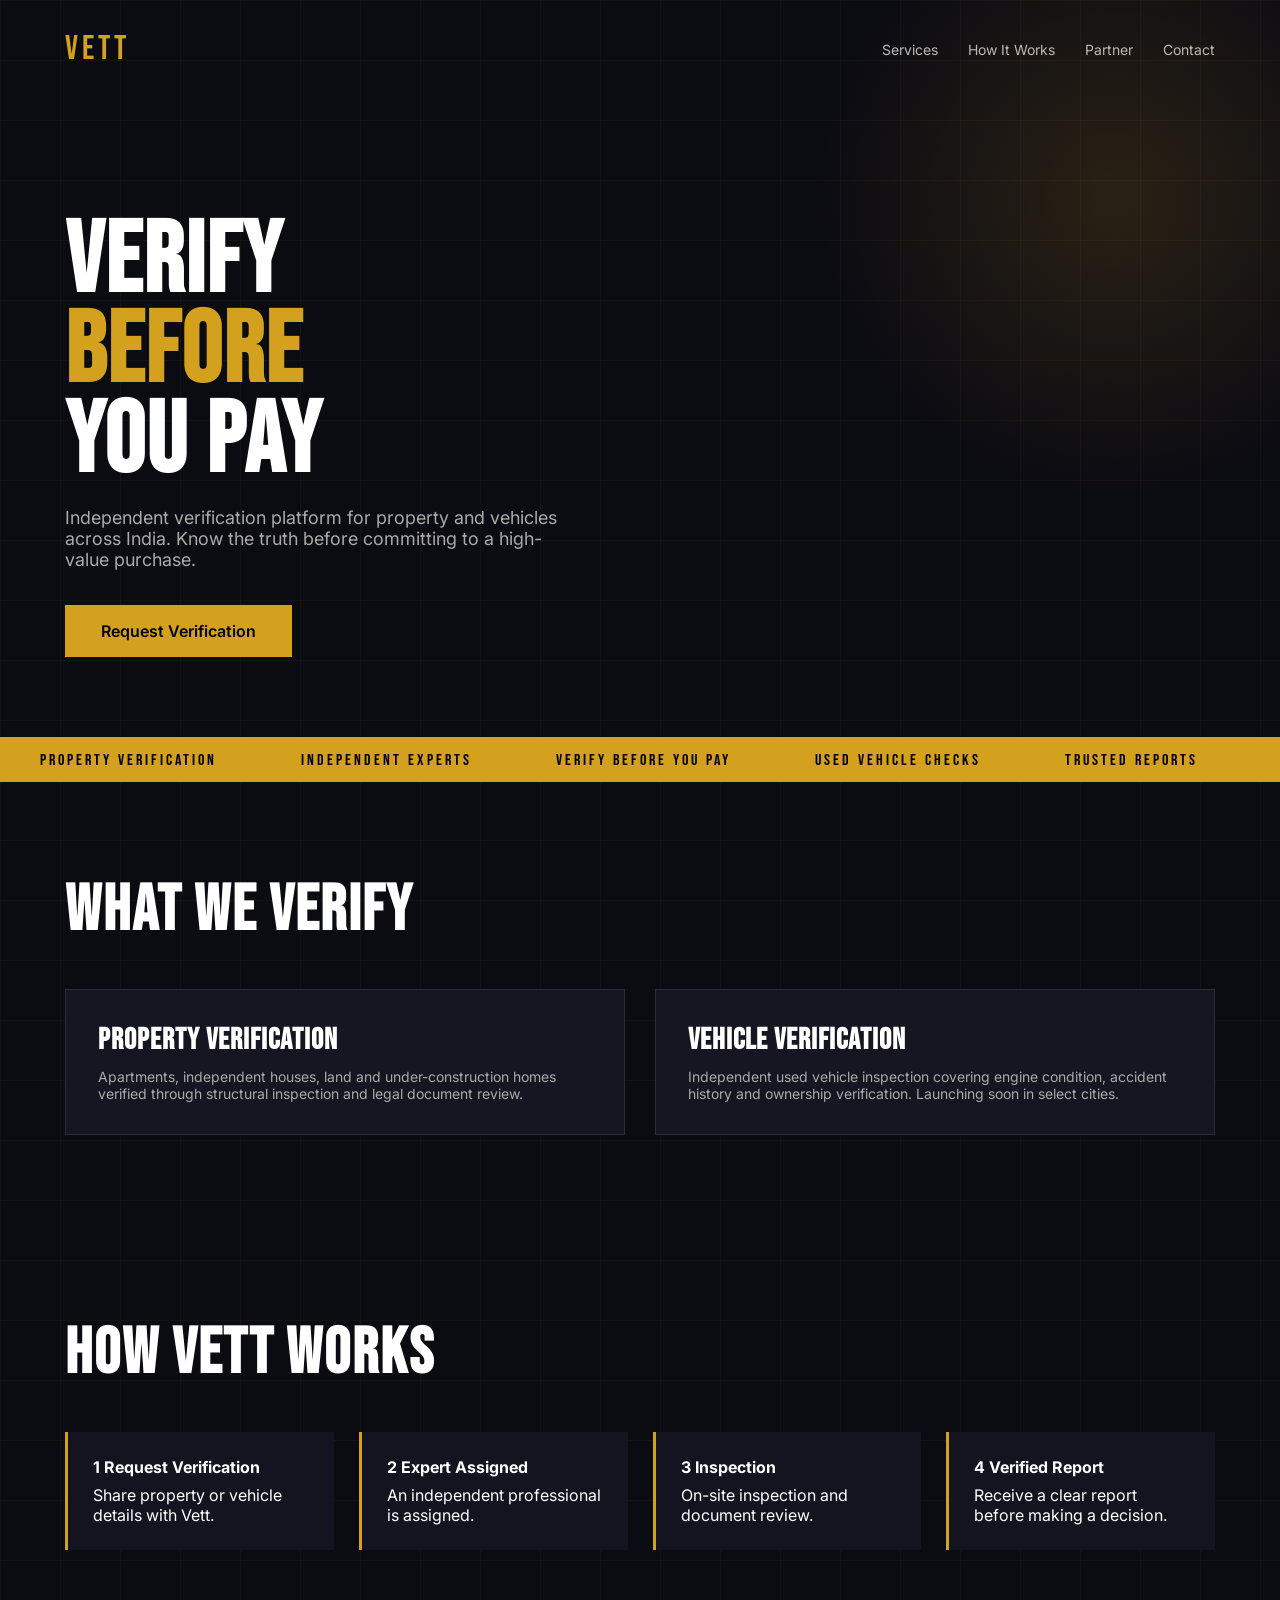
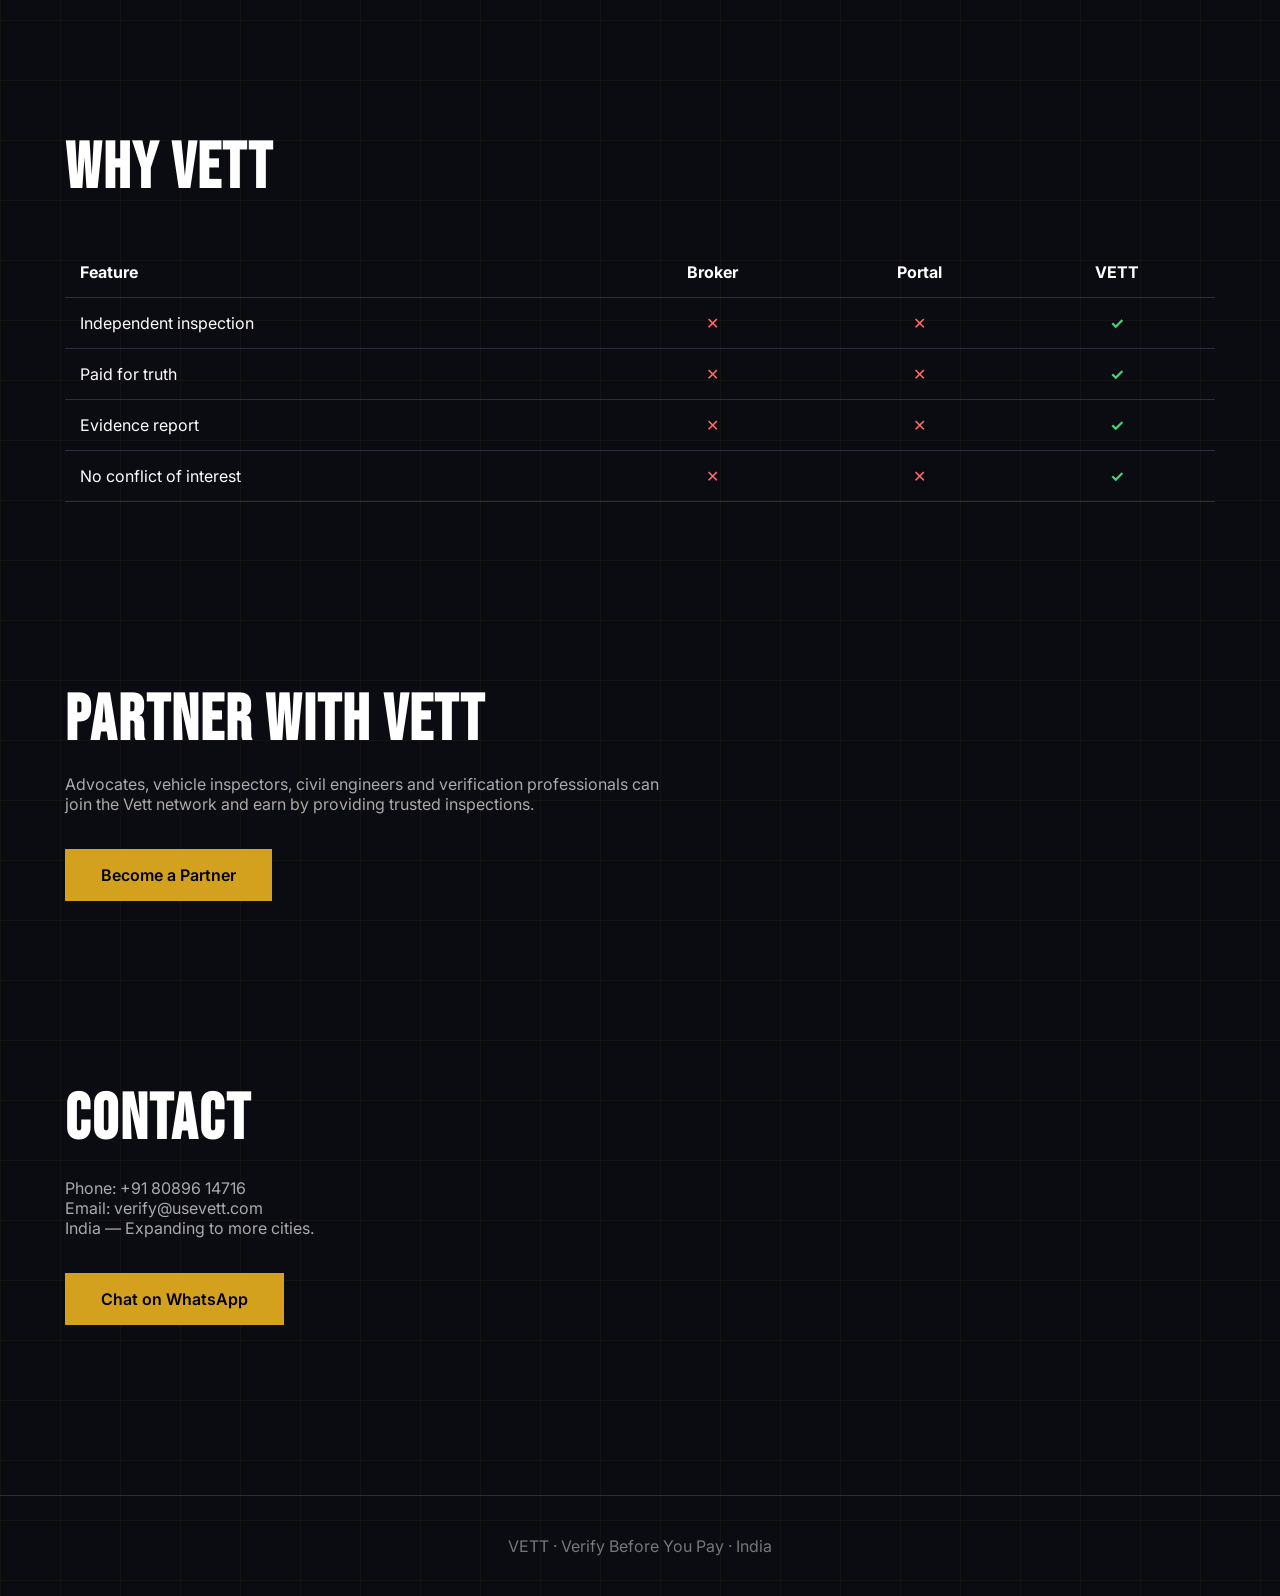
==== commit 78f34845: "Update index.html" ====
--- a/index.html
+++ b/index.html
@@ -1,81 +1,91 @@
-﻿<!DOCTYPE html>
+<!DOCTYPE html>
 <html lang="en">
 <head>
 <meta charset="UTF-8">
 <meta name="viewport" content="width=device-width, initial-scale=1.0">
 
-<title>UseVett | Verify Before You Pay</title>
+<title>VETT | Verify Before You Pay</title>
 
 <link href="https://fonts.googleapis.com/css2?family=Bebas+Neue&family=Inter:wght@300;400;500;600&display=swap" rel="stylesheet">
 
 <style>
 
-*{
-margin:0;
-padding:0;
-box-sizing:border-box;
-}
+:root{
+--gold:#d4a11e;
+--dark:#0b0b12;
+--card:#161622;
+--border:#2c2c3a;
+}
+
+*{margin:0;padding:0;box-sizing:border-box;}
 
 body{
+font-family:Inter;
 background:#0b0b12;
 color:white;
-font-family:Inter;
-line-height:1.6;
+
+background-image:
+linear-gradient(rgba(212,161,30,0.05) 1px, transparent 1px),
+linear-gradient(90deg, rgba(212,161,30,0.05) 1px, transparent 1px);
+background-size:60px 60px;
 }
 
 .container{
 width:90%;
-max-width:1100px;
+max-width:1150px;
 margin:auto;
 }
-
-/* NAV */
 
 nav{
 display:flex;
 justify-content:space-between;
 align-items:center;
-padding:25px 0;
+padding:28px 0;
 }
 
 .logo{
 font-family:"Bebas Neue";
 font-size:34px;
 letter-spacing:4px;
-color:#d4a11e;
+color:var(--gold);
 }
 
 nav a{
 color:#bbb;
 text-decoration:none;
-margin-left:25px;
+margin-left:26px;
 font-size:14px;
 }
 
-nav a:hover{
-color:#d4a11e;
-}
-
-/* HERO */
+nav a:hover{color:var(--gold);}
 
 .hero{
-padding:120px 0 90px;
+padding:120px 0 80px;
+position:relative;
+}
+
+.hero-glow{
+position:absolute;
+width:600px;
+height:600px;
+background:radial-gradient(circle, rgba(212,161,30,0.15) 0%, transparent 70%);
+top:-200px;
+right:-200px;
+pointer-events:none;
 }
 
 .hero h1{
 font-family:"Bebas Neue";
-font-size:95px;
+font-size:100px;
 line-height:0.9;
 letter-spacing:2px;
 }
 
-.gold{
-color:#d4a11e;
-}
+.gold{color:var(--gold);}
 
 .hero p{
 margin-top:20px;
-max-width:520px;
+max-width:500px;
 color:#aaa;
 font-size:18px;
 }
@@ -83,19 +93,12 @@
 .btn{
 display:inline-block;
 margin-top:35px;
-padding:16px 34px;
-background:#d4a11e;
+padding:16px 36px;
+background:var(--gold);
 color:black;
 font-weight:600;
 text-decoration:none;
-transition:0.3s;
-}
-
-.btn:hover{
-transform:translateY(-2px);
-}
-
-/* SECTION */
+}
 
 .section{
 padding:90px 0;
@@ -103,47 +106,66 @@
 
 .section h2{
 font-family:"Bebas Neue";
-font-size:60px;
+font-size:64px;
 letter-spacing:2px;
-margin-bottom:10px;
-}
-
-/* GRID */
+margin-bottom:15px;
+}
 
 .grid{
 display:grid;
-grid-template-columns:repeat(auto-fit,minmax(240px,1fr));
+grid-template-columns:repeat(auto-fit,minmax(250px,1fr));
 gap:30px;
 margin-top:40px;
 }
 
-/* CARD */
-
 .card{
-background:#161622;
-padding:30px;
-border:1px solid #2c2c3a;
-transition:0.3s;
+background:var(--card);
+padding:32px;
+border:1px solid var(--border);
+transition:.3s;
 }
 
 .card:hover{
 transform:translateY(-6px);
-border-color:#d4a11e;
+border-color:var(--gold);
+box-shadow:0 15px 40px rgba(212,161,30,0.15);
 }
 
 .card h3{
 font-family:"Bebas Neue";
-font-size:28px;
+font-size:30px;
 letter-spacing:1px;
 }
 
 .card p{
+margin-top:10px;
 color:#aaa;
 font-size:14px;
-margin-top:10px;
-}
-
-/* STEPS */
+}
+
+.ticker{
+background:var(--gold);
+color:black;
+padding:12px 0;
+overflow:hidden;
+white-space:nowrap;
+}
+
+.ticker-track{
+display:inline-block;
+animation:scroll 20s linear infinite;
+}
+
+.ticker span{
+font-family:"Bebas Neue";
+letter-spacing:3px;
+margin:0 40px;
+}
+
+@keyframes scroll{
+0%{transform:translateX(0)}
+100%{transform:translateX(-50%)}
+}
 
 .steps{
 display:grid;
@@ -155,66 +177,40 @@
 .step{
 background:#141420;
 padding:25px;
-border-left:3px solid #d4a11e;
-}
-
-.step h4{
-margin-bottom:8px;
-}
-
-/* PARTNER */
-
-.partner{
+border-left:3px solid var(--gold);
+}
+
+.step h4{margin-bottom:8px;}
+
+table{
+width:100%;
+margin-top:40px;
+border-collapse:collapse;
+}
+
+th,td{
+border-bottom:1px solid #2c2c3a;
+padding:15px;
 text-align:center;
-padding:100px 20px;
-background:#12121c;
-}
-
-.partner h2{
-font-family:"Bebas Neue";
-font-size:60px;
-}
-
-.partner p{
-max-width:600px;
-margin:auto;
-margin-top:10px;
-color:#aaa;
-}
-
-/* CONTACT */
-
-.contact{
-text-align:center;
-}
-
-.contact p{
-margin-top:20px;
-color:#aaa;
-}
-
-/* FOOTER */
+}
+
+th:first-child,td:first-child{text-align:left;}
+
+.check{color:#4bd37b;font-weight:bold;}
+.cross{color:#ff6a6a;}
 
 footer{
 border-top:1px solid #2c2c3a;
 padding:40px 0;
+text-align:center;
 margin-top:80px;
-text-align:center;
 color:#777;
-font-size:14px;
-}
-
-/* MOBILE */
+}
 
 @media(max-width:768px){
 
-.hero h1{
-font-size:60px;
-}
-
-.section h2{
-font-size:42px;
-}
+.hero h1{font-size:64px;}
+.section h2{font-size:44px;}
 
 }
 
@@ -226,20 +222,18 @@
 <div class="container">
 
 <nav>
-
 <div class="logo">VETT</div>
-
 <div>
 <a href="#services">Services</a>
-<a href="#how">How it works</a>
-<a href="#partner">Partner</a>
+<a href="#how">How It Works</a>
+<a href="#partners">Partner</a>
 <a href="#contact">Contact</a>
 </div>
-
 </nav>
 
-
 <section class="hero">
+
+<div class="hero-glow"></div>
 
 <h1>
 VERIFY<br>
@@ -248,168 +242,179 @@
 </h1>
 
 <p>
-Independent verification for property, vehicles and high-value purchases across India.
+Independent verification platform for property and vehicles across India.
+Know the truth before committing to a high-value purchase.
 </p>
 
-<a class="btn" href="https://wa.me/918089614716">
-Request Verification
-</a>
-
-</section>
-
-</div>
+<a class="btn" href="https://wa.me/918089614716">Request Verification</a>
+
+</section>
+
+</div>
+
+
+<div class="ticker">
+<div class="ticker-track">
+<span>PROPERTY VERIFICATION</span>
+<span>INDEPENDENT EXPERTS</span>
+<span>VERIFY BEFORE YOU PAY</span>
+<span>USED VEHICLE CHECKS</span>
+<span>TRUSTED REPORTS</span>
+
+<span>PROPERTY VERIFICATION</span>
+<span>INDEPENDENT EXPERTS</span>
+<span>VERIFY BEFORE YOU PAY</span>
+<span>USED VEHICLE CHECKS</span>
+<span>TRUSTED REPORTS</span>
+</div>
+</div>
+
+
+<section class="section" id="services">
+
+<div class="container">
+
+<h2>WHAT WE VERIFY</h2>
+
+<div class="grid">
+
+<div class="card">
+<h3>Property Verification</h3>
+<p>
+Apartments, independent houses, land and under-construction homes verified through structural inspection and legal document review.
+</p>
+</div>
+
+<div class="card">
+<h3>Vehicle Verification</h3>
+<p>
+Independent used vehicle inspection covering engine condition, accident history and ownership verification. Launching soon in select cities.
+</p>
+</div>
+
+</div>
+
+</div>
+
+</section>
+
+
+<section class="section" id="how">
+
+<div class="container">
+
+<h2>HOW VETT WORKS</h2>
+
+<div class="steps">
+
+<div class="step">
+<h4>1 Request Verification</h4>
+<p>Share property or vehicle details with Vett.</p>
+</div>
+
+<div class="step">
+<h4>2 Expert Assigned</h4>
+<p>An independent professional is assigned.</p>
+</div>
+
+<div class="step">
+<h4>3 Inspection</h4>
+<p>On-site inspection and document review.</p>
+</div>
+
+<div class="step">
+<h4>4 Verified Report</h4>
+<p>Receive a clear report before making a decision.</p>
+</div>
+
+</div>
+
+</div>
+
+</section>
 
 
 <section class="section">
 
 <div class="container">
 
-<h2>THE TRUST GAP</h2>
-
-<div class="grid">
-
-<div class="card">
-<h3>Property</h3>
-<p>
-Title disputes, encroachments, missing approvals and hidden structural issues.
-Verify before buying.
+<h2>WHY VETT</h2>
+
+<table>
+
+<tr>
+<th>Feature</th>
+<th>Broker</th>
+<th>Portal</th>
+<th>VETT</th>
+</tr>
+
+<tr>
+<td>Independent inspection</td>
+<td class="cross">✕</td>
+<td class="cross">✕</td>
+<td class="check">✓</td>
+</tr>
+
+<tr>
+<td>Paid for truth</td>
+<td class="cross">✕</td>
+<td class="cross">✕</td>
+<td class="check">✓</td>
+</tr>
+
+<tr>
+<td>Evidence report</td>
+<td class="cross">✕</td>
+<td class="cross">✕</td>
+<td class="check">✓</td>
+</tr>
+
+<tr>
+<td>No conflict of interest</td>
+<td class="cross">✕</td>
+<td class="cross">✕</td>
+<td class="check">✓</td>
+</tr>
+
+</table>
+
+</div>
+
+</section>
+
+
+<section class="section" id="partners">
+
+<div class="container">
+
+<h2>PARTNER WITH VETT</h2>
+
+<p style="max-width:600px;color:#aaa;margin-top:15px;">
+Advocates, vehicle inspectors, civil engineers and verification professionals
+can join the Vett network and earn by providing trusted inspections.
 </p>
-</div>
-
-<div class="card">
-<h3>Used Vehicles</h3>
-<p>
-Mechanical condition, accident history and ownership verification.
-</p>
-</div>
-
-<div class="card">
-<h3>Gadgets</h3>
-<p>
-Battery health, device locks, hidden damage and condition verification.
-</p>
-</div>
-
-<div class="card">
-<h3>Construction</h3>
-<p>
-Quality checks for homes under construction or renovation projects.
-</p>
-</div>
-
-</div>
-
-</div>
-
-</section>
-
-
-<section class="section" id="services">
-
-<div class="container">
-
-<h2>WHAT WE VERIFY</h2>
-
-<div class="grid">
-
-<div class="card">
-<h3>Apartments</h3>
-<p>
-Structural inspection, fittings, plumbing and legal document review.
-</p>
-</div>
-
-<div class="card">
-<h3>Independent Houses</h3>
-<p>
-Full inspection for villas and standalone homes including legal checks.
-</p>
-</div>
-
-<div class="card">
-<h3>Land & Plots</h3>
-<p>
-Boundary checks, encroachments and ownership verification.
-</p>
-</div>
-
-<div class="card">
-<h3>Used Cars</h3>
-<p>
-Mechanical inspection and ownership verification before purchase.
-</p>
-</div>
-
-</div>
-
-</div>
-
-</section>
-
-
-<section class="section" id="how">
-
-<div class="container">
-
-<h2>HOW IT WORKS</h2>
-
-<div class="steps">
-
-<div class="step">
-<h4>1. Request</h4>
-<p>Share property, vehicle or item details.</p>
-</div>
-
-<div class="step">
-<h4>2. Expert Assigned</h4>
-<p>Vett assigns an independent professional.</p>
-</div>
-
-<div class="step">
-<h4>3. Inspection</h4>
-<p>On-site inspection and document review.</p>
-</div>
-
-<div class="step">
-<h4>4. Report</h4>
-<p>You receive a verified report before deciding.</p>
-</div>
-
-</div>
-
-</div>
-
-</section>
-
-
-<section class="partner" id="partner">
-
-<h2>PARTNER WITH VETT</h2>
-
-<p>
-Advocates, vehicle inspectors, engineers and verification professionals can join the Vett network and earn by providing trusted inspections.
-</p>
 
 <a class="btn" href="mailto:verify@usevett.com">Become a Partner</a>
 
-</section>
-
-
-<section class="section contact" id="contact">
+</div>
+
+</section>
+
+
+<section class="section" id="contact">
 
 <div class="container">
 
 <h2>CONTACT</h2>
 
-<p>
+<p style="margin-top:20px;color:#aaa;">
 Phone: +91 80896 14716<br>
 Email: verify@usevett.com<br>
-India — expanding to more cities.
+India — Expanding to more cities.
 </p>
 
-<a class="btn" href="https://wa.me/918089614716">
-Chat on WhatsApp
-</a>
+<a class="btn" href="https://wa.me/918089614716">Chat on WhatsApp</a>
 
 </div>
 
@@ -418,10 +423,9 @@
 
 <footer>
 
-UseVett · Verify Before You Pay · India
+VETT · Verify Before You Pay · India
 
 </footer>
 
-
 </body>
-</html>+</html>
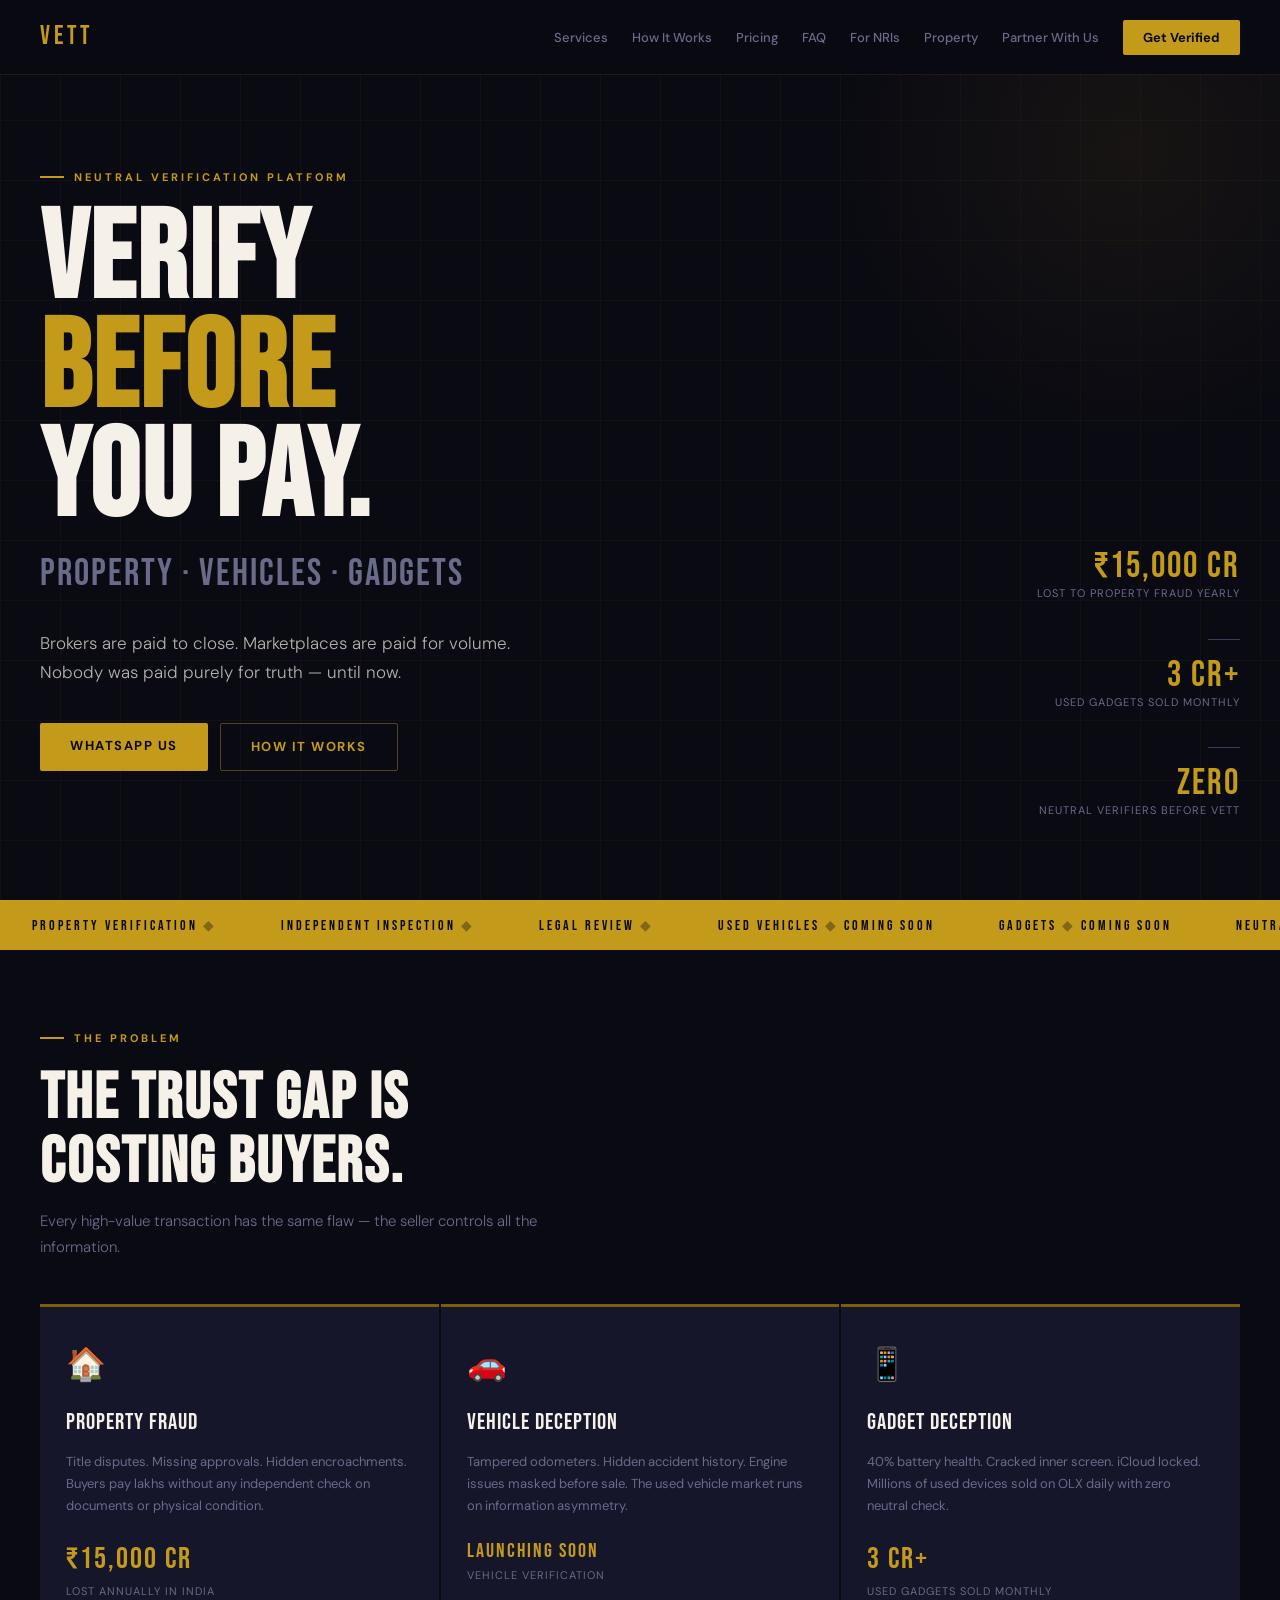
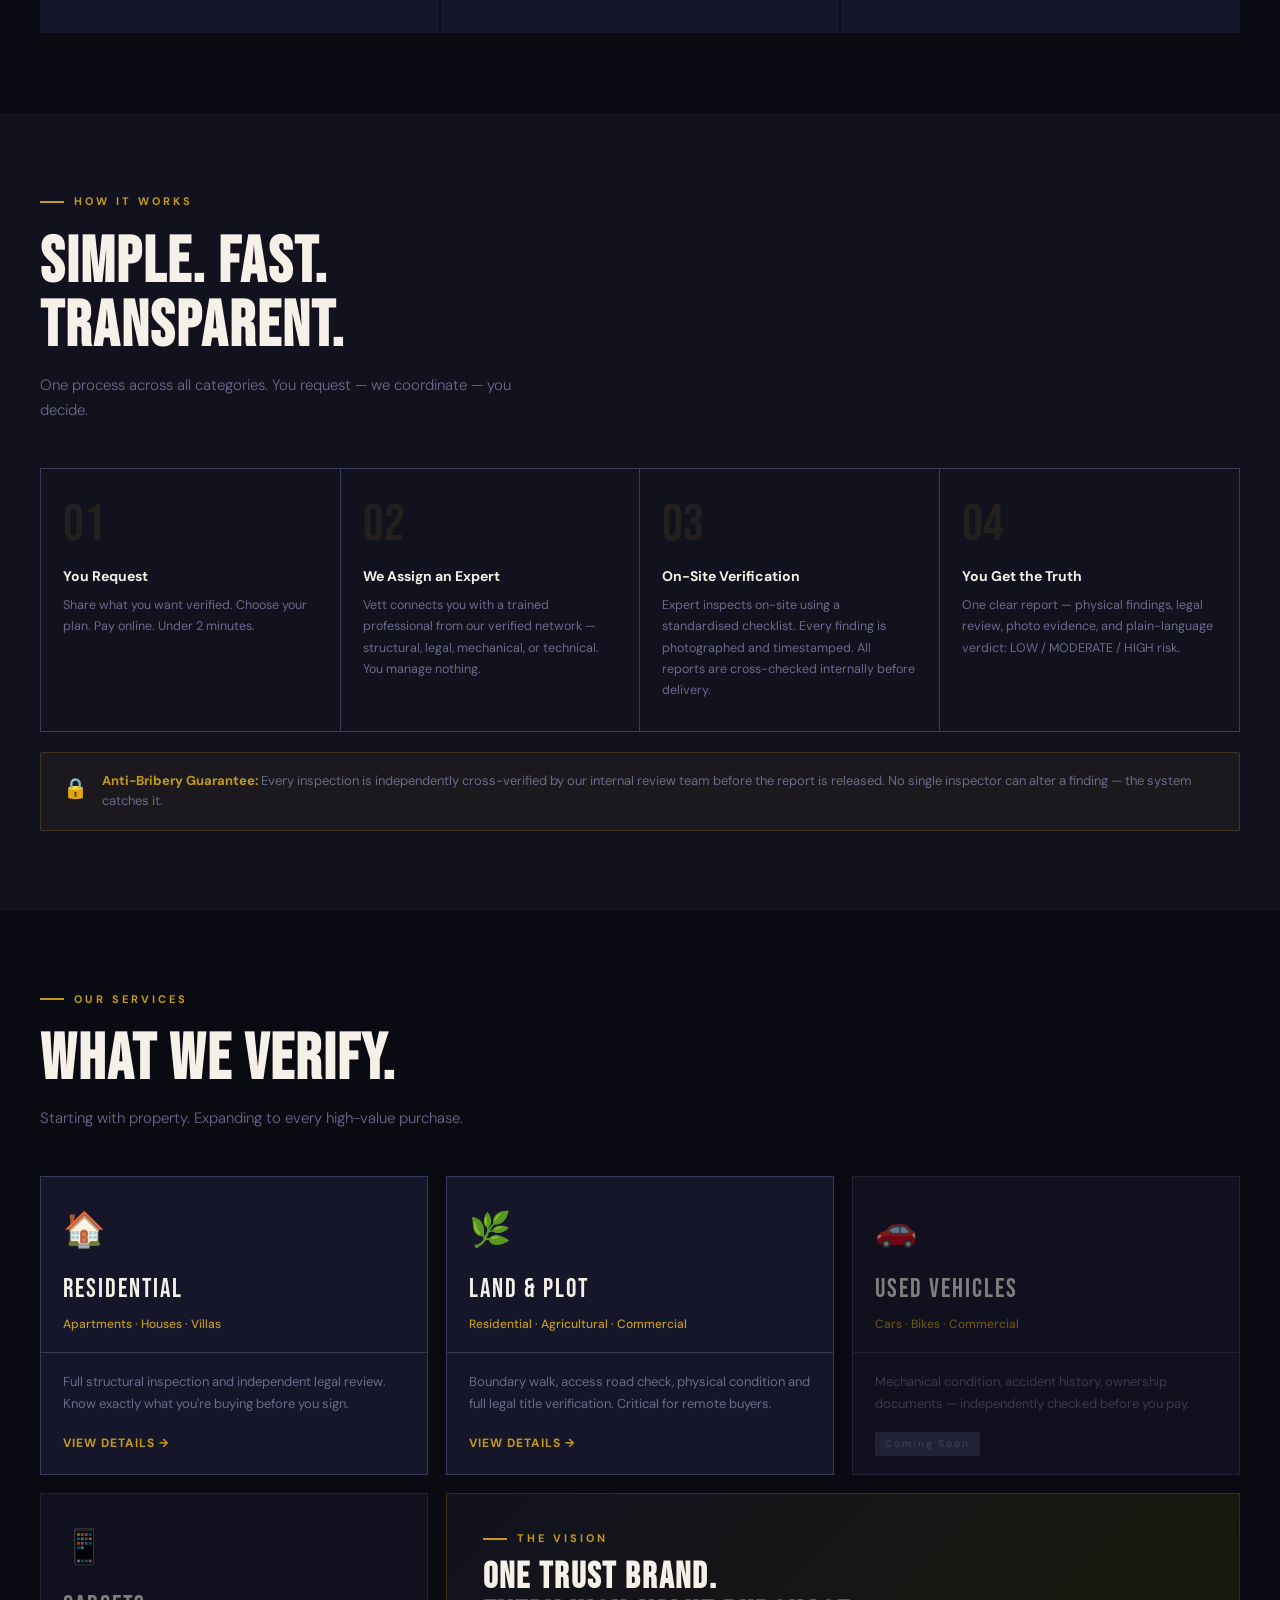
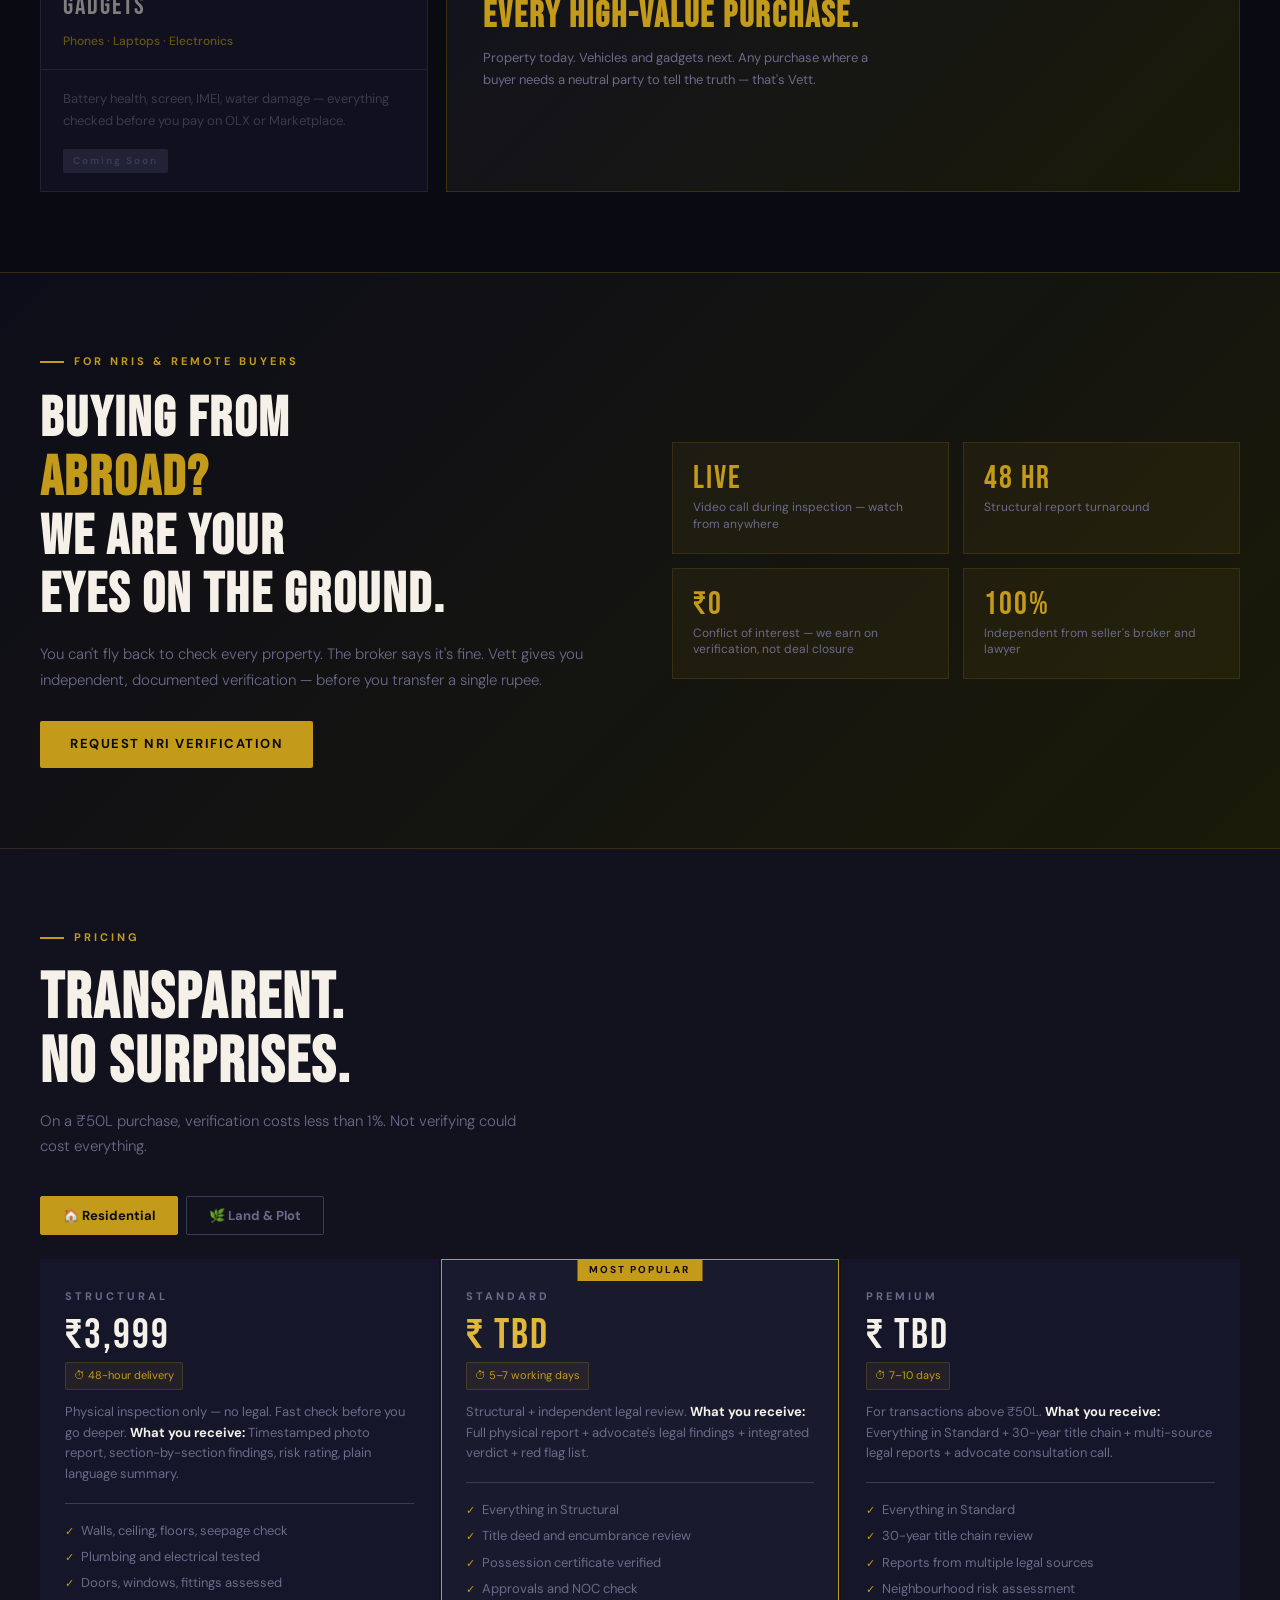
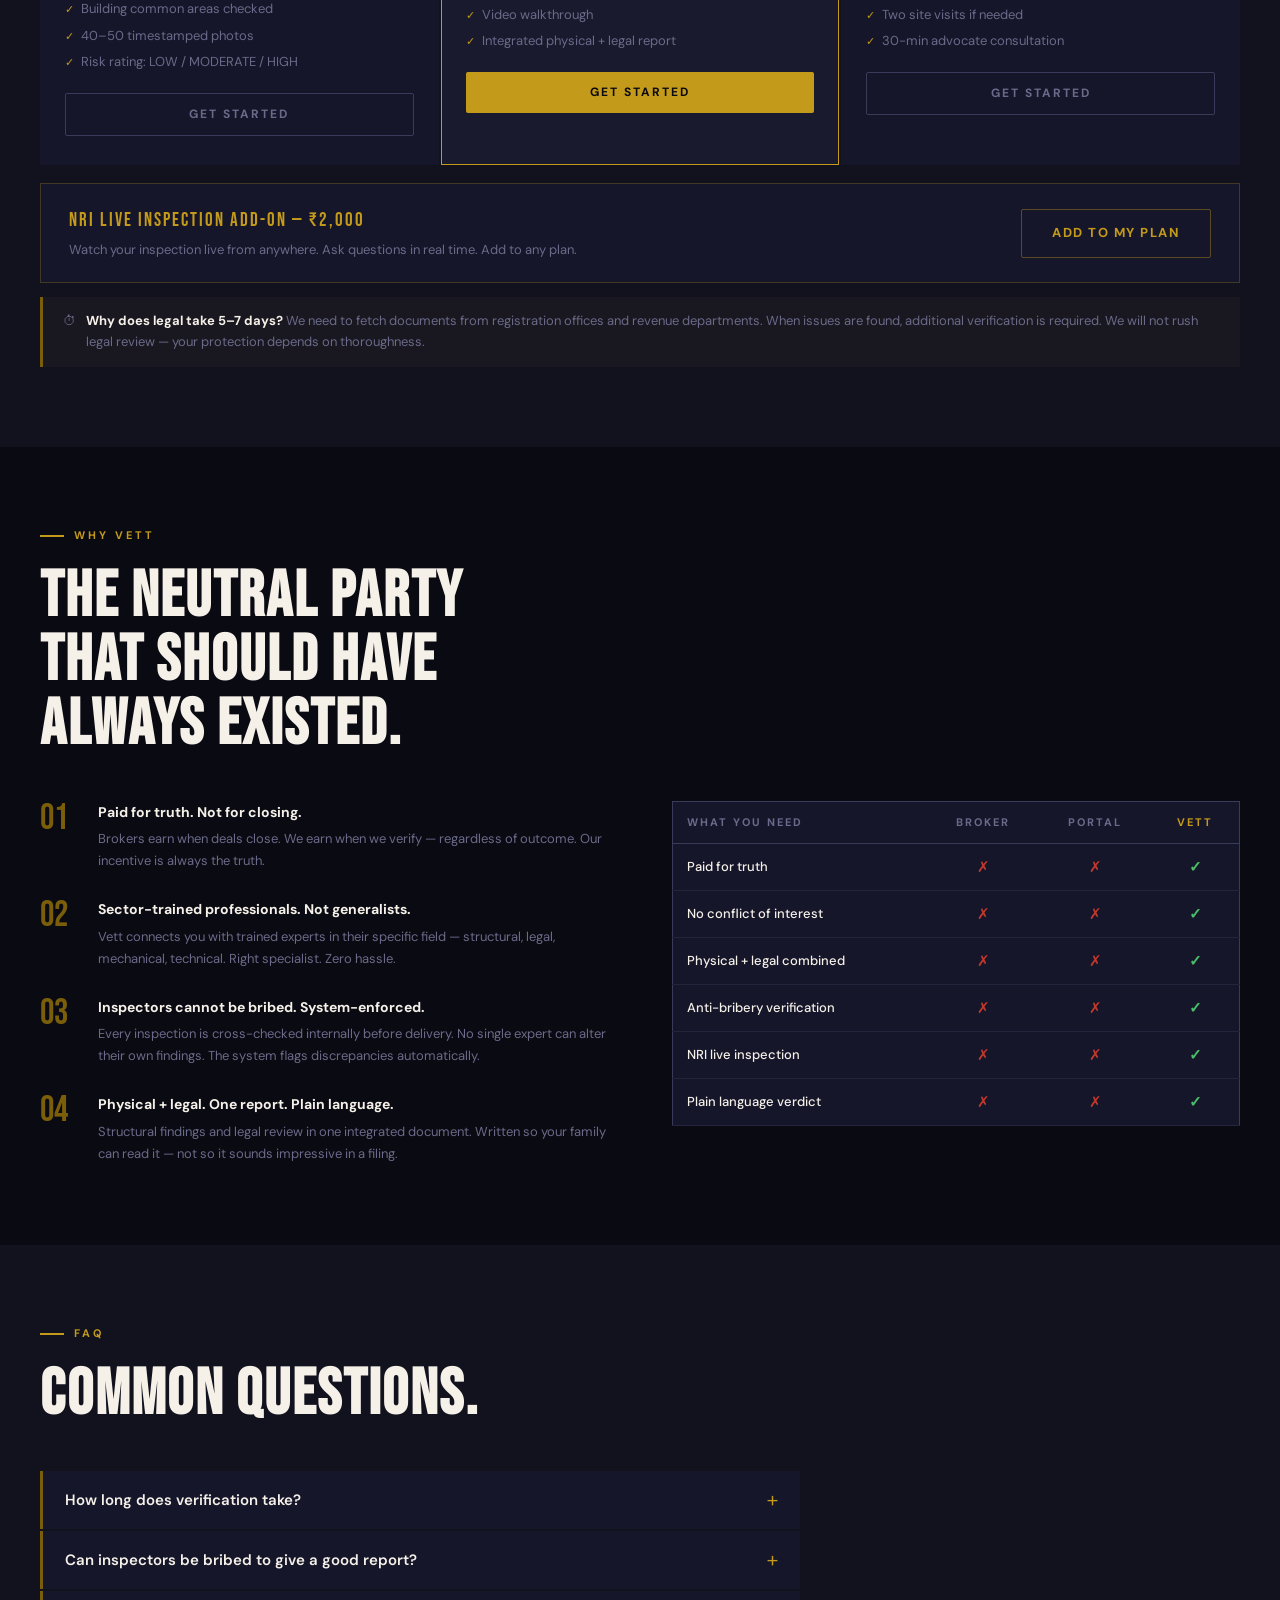
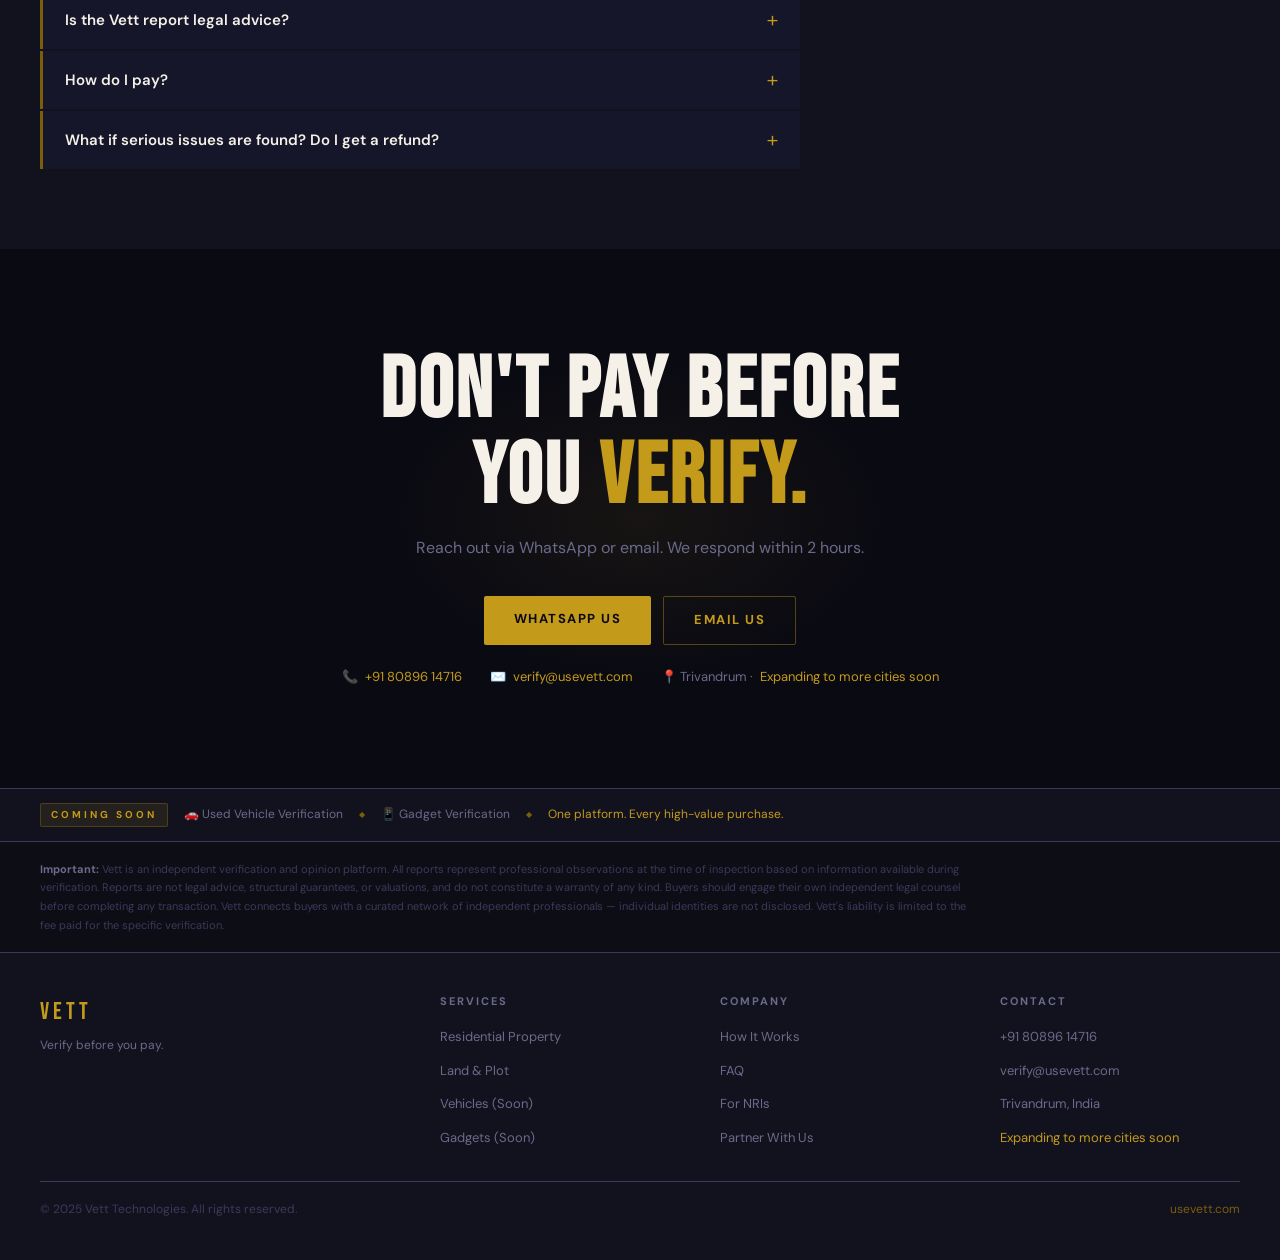
==== commit 91ffaadf: "Update index.html" ====
--- a/index.html
+++ b/index.html
@@ -3,429 +3,912 @@
 <head>
 <meta charset="UTF-8">
 <meta name="viewport" content="width=device-width, initial-scale=1.0">
-
-<title>VETT | Verify Before You Pay</title>
-
-<link href="https://fonts.googleapis.com/css2?family=Bebas+Neue&family=Inter:wght@300;400;500;600&display=swap" rel="stylesheet">
-
+<title>Vett — Verify Before You Pay | usevett.com</title>
+<link href="https://fonts.googleapis.com/css2?family=Bebas+Neue&family=DM+Sans:ital,wght@0,300;0,400;0,500;0,700;1,300&display=swap" rel="stylesheet">
 <style>
-
-:root{
---gold:#d4a11e;
---dark:#0b0b12;
---card:#161622;
---border:#2c2c3a;
+:root{--dark:#0a0a12;--navy:#12121f;--card:#16162a;--gold:#c49a1a;--gold-lt:#e0b83a;--gold-dim:#7a5e0a;--white:#f5f0e8;--grey:#6a6a8a;--mid:#3a3a5a;--green:#27ae60;--red:#c0392b;}
+*{margin:0;padding:0;box-sizing:border-box;}
+html{scroll-behavior:smooth;}
+body{background:var(--dark);color:var(--white);font-family:'DM Sans',sans-serif;font-size:16px;line-height:1.6;overflow-x:hidden;}
+
+/* NAV */
+nav{position:fixed;top:0;left:0;right:0;z-index:100;display:flex;align-items:center;justify-content:space-between;padding:16px 40px;background:rgba(10,10,18,0.95);backdrop-filter:blur(16px);border-bottom:1px solid rgba(196,154,26,0.12);}
+.logo{font-family:'Bebas Neue',sans-serif;font-size:26px;letter-spacing:4px;color:var(--gold);text-decoration:none;}
+.nav-links{display:flex;align-items:center;gap:24px;list-style:none;}
+.nav-links a{color:var(--grey);text-decoration:none;font-size:13px;font-weight:500;transition:color 0.2s;}
+.nav-links a:hover{color:var(--gold);}
+.nav-cta{background:var(--gold)!important;color:var(--dark)!important;padding:9px 20px;border-radius:2px;font-weight:700!important;}
+.nav-cta:hover{background:var(--gold-lt)!important;}
+.hamburger{display:none;flex-direction:column;gap:5px;cursor:pointer;background:none;border:none;padding:4px;}
+.hamburger span{display:block;width:22px;height:2px;background:var(--gold);transition:all 0.3s;}
+.mob-nav{display:none;position:fixed;top:58px;left:0;right:0;background:var(--navy);border-bottom:1px solid var(--mid);padding:16px 24px;z-index:99;flex-direction:column;gap:0;}
+.mob-nav.open{display:flex;}
+.mob-nav a{color:var(--white);text-decoration:none;font-size:15px;padding:12px 0;border-bottom:1px solid rgba(58,58,90,0.35);transition:color 0.2s;}
+.mob-nav a:last-child{border-bottom:none;color:var(--gold);font-weight:700;margin-top:4px;}
+
+/* HERO */
+.hero{position:relative;min-height:100vh;display:flex;align-items:center;padding:120px 40px 80px;overflow:hidden;}
+.hero-grid{position:absolute;inset:0;background-image:linear-gradient(rgba(196,154,26,0.04) 1px,transparent 1px),linear-gradient(90deg,rgba(196,154,26,0.04) 1px,transparent 1px);background-size:60px 60px;pointer-events:none;}
+.hero-glow{position:absolute;top:-150px;right:-150px;width:600px;height:600px;background:radial-gradient(circle,rgba(196,154,26,0.07) 0%,transparent 70%);pointer-events:none;}
+.hero-content{position:relative;z-index:1;max-width:700px;}
+.eyebrow{font-size:11px;font-weight:700;letter-spacing:3px;text-transform:uppercase;color:var(--gold);margin-bottom:20px;display:flex;align-items:center;gap:10px;}
+.eyebrow::before{content:'';width:24px;height:2px;background:var(--gold);display:block;flex-shrink:0;}
+.hero-title{font-family:'Bebas Neue',sans-serif;font-size:clamp(64px,11vw,124px);line-height:0.88;letter-spacing:2px;margin-bottom:10px;}
+.hero-title span{color:var(--gold);}
+.hero-cat{font-family:'Bebas Neue',sans-serif;font-size:clamp(22px,3vw,40px);letter-spacing:2px;color:var(--grey);margin-bottom:24px;}
+.hero-desc{font-size:17px;color:rgba(245,240,232,0.72);max-width:480px;margin-bottom:36px;font-weight:300;line-height:1.7;}
+.hero-btns{display:flex;gap:12px;flex-wrap:wrap;}
+.hero-stats{position:absolute;right:40px;bottom:80px;display:flex;flex-direction:column;gap:18px;z-index:1;text-align:right;}
+.hstat-num{font-family:'Bebas Neue',sans-serif;font-size:36px;color:var(--gold);letter-spacing:2px;line-height:1;}
+.hstat-lbl{font-size:11px;color:var(--grey);text-transform:uppercase;letter-spacing:1px;}
+.hstat-line{width:32px;height:1px;background:var(--mid);margin-left:auto;margin-top:18px;}
+
+/* BUTTONS */
+.btn{display:inline-block;padding:13px 30px;font-size:13px;font-weight:700;letter-spacing:1.5px;text-transform:uppercase;text-decoration:none;border-radius:2px;transition:all 0.2s;cursor:pointer;border:none;font-family:'DM Sans',sans-serif;}
+.btn-gold{background:var(--gold);color:var(--dark);}
+.btn-gold:hover{background:var(--gold-lt);transform:translateY(-2px);}
+.btn-out{border:1.5px solid rgba(196,154,26,0.4);color:var(--gold);background:transparent;}
+.btn-out:hover{border-color:var(--gold);background:rgba(196,154,26,0.08);}
+
+/* TICKER */
+.ticker{background:var(--gold);padding:12px 0;overflow:hidden;white-space:nowrap;}
+.ticker-inner{display:inline-flex;animation:tick 24s linear infinite;}
+.ti{font-family:'Bebas Neue',sans-serif;font-size:14px;letter-spacing:3px;color:var(--dark);padding:0 32px;}
+.td{color:rgba(10,10,18,0.35);}
+@keyframes tick{from{transform:translateX(0);}to{transform:translateX(-50%);}}
+
+/* SECTIONS */
+.sec{position:relative;z-index:1;padding:80px 40px;}
+.sec-dark{background:var(--dark);}
+.sec-navy{background:var(--navy);}
+.sec-title{font-family:'Bebas Neue',sans-serif;font-size:clamp(36px,5.5vw,64px);letter-spacing:2px;line-height:1;margin-bottom:14px;}
+.sec-sub{font-size:15px;color:var(--grey);max-width:500px;line-height:1.7;font-weight:300;margin-bottom:0;}
+
+/* CARDS */
+.card{background:var(--card);border:1px solid var(--mid);border-radius:2px;transition:all 0.25s;}
+.card:hover{border-color:var(--gold-dim);transform:translateY(-5px);box-shadow:0 14px 44px rgba(196,154,26,0.13);}
+
+/* PROBLEM */
+.prob-grid{display:grid;grid-template-columns:repeat(3,1fr);gap:2px;margin-top:44px;}
+.prob-card{background:var(--card);padding:32px 26px;border-top:3px solid var(--gold-dim);transition:all 0.25s;}
+.prob-card:hover{border-top-color:var(--gold);transform:translateY(-5px);box-shadow:0 14px 44px rgba(196,154,26,0.13);}
+.prob-icon{font-size:32px;margin-bottom:14px;display:block;}
+.prob-title{font-family:'Bebas Neue',sans-serif;font-size:23px;letter-spacing:1px;margin-bottom:10px;}
+.prob-body{font-size:13px;color:var(--grey);line-height:1.7;}
+.prob-stat{margin-top:18px;font-family:'Bebas Neue',sans-serif;font-size:30px;color:var(--gold);letter-spacing:2px;}
+.prob-stat-lbl{font-size:11px;color:var(--grey);text-transform:uppercase;letter-spacing:1px;}
+
+/* HOW IT WORKS */
+.steps{display:grid;grid-template-columns:repeat(4,1fr);border:1px solid var(--mid);margin-top:44px;}
+.step{padding:30px 22px;border-right:1px solid var(--mid);position:relative;transition:background 0.25s;}
+.step:last-child{border-right:none;}
+.step:hover{background:rgba(196,154,26,0.05);}
+.step-bar{position:absolute;top:0;left:0;right:0;height:3px;background:var(--gold);transform:scaleX(0);transform-origin:left;transition:transform 0.35s;}
+.step:hover .step-bar{transform:scaleX(1);}
+.step-num{font-family:'Bebas Neue',sans-serif;font-size:52px;color:rgba(196,154,26,0.1);line-height:1;margin-bottom:14px;}
+.step-title{font-size:14px;font-weight:700;color:var(--white);margin-bottom:8px;}
+.step-body{font-size:12.5px;color:var(--grey);line-height:1.7;}
+
+/* TRUST BAR */
+.trust-bar{display:flex;align-items:flex-start;gap:14px;background:rgba(196,154,26,0.06);border:1px solid rgba(196,154,26,0.2);padding:18px 22px;border-radius:2px;margin-top:20px;}
+.trust-bar-icon{font-size:20px;flex-shrink:0;margin-top:1px;}
+.trust-bar-txt{font-size:13px;color:var(--grey);line-height:1.55;}
+.trust-bar-txt strong{color:var(--gold);}
+
+/* SERVICES */
+.svc-grid{display:grid;grid-template-columns:repeat(3,1fr);gap:18px;margin-top:44px;}
+.svc-card{background:var(--card);border:1px solid var(--mid);overflow:hidden;transition:all 0.25s;display:flex;flex-direction:column;}
+.svc-card:hover{border-color:var(--gold-dim);transform:translateY(-5px);box-shadow:0 14px 44px rgba(196,154,26,0.13);}
+.svc-card.dim{opacity:0.5;pointer-events:none;}
+.svc-head{padding:26px 22px 18px;border-bottom:1px solid var(--mid);}
+.svc-icon{font-size:34px;margin-bottom:12px;display:block;}
+.svc-name{font-family:'Bebas Neue',sans-serif;font-size:26px;letter-spacing:2px;margin-bottom:4px;}
+.svc-tag{font-size:12px;color:var(--gold);font-weight:500;}
+.svc-body{padding:18px 22px;flex:1;}
+.svc-desc{font-size:13px;color:var(--grey);line-height:1.7;margin-bottom:14px;}
+.cs-badge{display:inline-block;background:var(--mid);color:var(--grey);font-size:10px;font-weight:700;letter-spacing:2px;padding:4px 10px;border-radius:2px;}
+.svc-link{font-size:12px;font-weight:700;letter-spacing:1px;text-transform:uppercase;color:var(--gold);text-decoration:none;}
+.svc-link:hover{text-decoration:underline;}
+.svc-wide{grid-column:2/4;background:linear-gradient(135deg,#12121f 0%,#1a1a08 100%);border-color:rgba(196,154,26,0.2);}
+.svc-wide .svc-body{padding:36px;}
+
+/* NRI */
+.nri-sec{background:linear-gradient(135deg,#0d0d1a 0%,#1a1a08 100%);border-top:1px solid rgba(196,154,26,0.2);border-bottom:1px solid rgba(196,154,26,0.2);}
+.nri-inner{display:grid;grid-template-columns:1fr 1fr;gap:64px;align-items:center;}
+.nri-title{font-family:'Bebas Neue',sans-serif;font-size:clamp(32px,5vw,56px);letter-spacing:2px;line-height:1.05;margin-bottom:16px;}
+.nri-title span{color:var(--gold);}
+.nri-body{font-size:15px;color:var(--grey);line-height:1.7;font-weight:300;margin-bottom:28px;}
+.nri-stats{display:grid;grid-template-columns:1fr 1fr;gap:14px;}
+.nri-stat{background:rgba(196,154,26,0.06);border:1px solid rgba(196,154,26,0.15);padding:20px;transition:all 0.25s;}
+.nri-stat:hover{border-color:rgba(196,154,26,0.35);background:rgba(196,154,26,0.09);}
+.nri-num{font-family:'Bebas Neue',sans-serif;font-size:32px;color:var(--gold);letter-spacing:2px;line-height:1;margin-bottom:4px;}
+.nri-lbl{font-size:12px;color:var(--grey);line-height:1.4;}
+
+/* WHY VETT */
+.why-grid{display:grid;grid-template-columns:1fr 1fr;gap:64px;margin-top:44px;align-items:start;}
+.why-pts{display:flex;flex-direction:column;gap:26px;}
+.why-pt{display:flex;gap:16px;}
+.why-num{font-family:'Bebas Neue',sans-serif;font-size:36px;color:var(--gold-dim);line-height:1;flex-shrink:0;width:42px;}
+.why-title{font-size:14px;font-weight:700;color:var(--white);margin-bottom:5px;}
+.why-body{font-size:13px;color:var(--grey);line-height:1.7;}
+.cmp-table{width:100%;border-collapse:collapse;background:var(--card);border:1px solid var(--mid);}
+.cmp-table th{font-size:11px;font-weight:700;letter-spacing:2px;text-transform:uppercase;color:var(--grey);padding:12px 14px;text-align:center;border-bottom:1px solid var(--mid);}
+.cmp-table th:first-child{text-align:left;}
+.cmp-table th:last-child{color:var(--gold);}
+.cmp-table td{padding:11px 14px;font-size:13px;color:var(--grey);border-bottom:1px solid rgba(58,58,90,0.4);text-align:center;}
+.cmp-table td:first-child{text-align:left;color:var(--white);font-weight:500;}
+.cmp-table td:last-child{color:var(--gold);font-weight:700;}
+.yes{color:#4abd6a;font-size:15px;}
+.no{color:var(--red);font-size:15px;}
+
+/* PRICING */
+.ptabs{display:flex;gap:8px;margin-top:36px;margin-bottom:24px;flex-wrap:wrap;}
+.ptab{padding:10px 22px;font-size:13px;font-weight:700;border:1.5px solid var(--mid);background:transparent;color:var(--grey);cursor:pointer;border-radius:2px;transition:all 0.2s;font-family:'DM Sans',sans-serif;}
+.ptab:hover{border-color:var(--gold-dim);color:var(--white);}
+.ptab.active{background:var(--gold);border-color:var(--gold);color:var(--dark);}
+.price-grid{display:grid;grid-template-columns:repeat(3,1fr);gap:2px;}
+.price-card{background:var(--card);padding:28px 24px;position:relative;transition:all 0.25s;border:1px solid transparent;}
+.price-card:hover{border-color:var(--gold-dim);transform:translateY(-4px);box-shadow:0 14px 44px rgba(196,154,26,0.12);}
+.price-card.feat{background:#1a1a2e;border:1px solid var(--gold);}
+.price-card.feat::before{content:'MOST POPULAR';position:absolute;top:-1px;left:50%;transform:translateX(-50%);background:var(--gold);color:var(--dark);font-size:10px;font-weight:700;letter-spacing:2px;padding:3px 12px;white-space:nowrap;}
+.price-tier{font-size:11px;font-weight:700;letter-spacing:3px;text-transform:uppercase;color:var(--grey);margin-bottom:10px;}
+.price-amt{font-family:'Bebas Neue',sans-serif;font-size:42px;color:var(--white);letter-spacing:2px;line-height:1;margin-bottom:4px;}
+.price-card.feat .price-amt{color:var(--gold-lt);}
+.price-badge{font-size:11px;color:var(--gold);padding:4px 8px;background:rgba(196,154,26,0.08);border:1px solid rgba(196,154,26,0.2);border-radius:2px;display:inline-block;margin-bottom:12px;}
+.price-desc{font-size:13px;color:var(--grey);margin-bottom:18px;padding-bottom:18px;border-bottom:1px solid var(--mid);line-height:1.6;}
+.price-feats{list-style:none;display:flex;flex-direction:column;gap:8px;margin-bottom:22px;}
+.price-feats li{font-size:13px;color:var(--grey);display:flex;align-items:flex-start;gap:7px;line-height:1.4;}
+.price-feats li span{color:var(--gold);font-size:11px;margin-top:2px;flex-shrink:0;}
+.price-btn{display:block;text-align:center;padding:11px;font-size:12px;font-weight:700;letter-spacing:2px;text-transform:uppercase;text-decoration:none;border-radius:2px;transition:all 0.2s;}
+.price-btn-out{border:1px solid var(--mid);color:var(--grey);}
+.price-btn-out:hover{border-color:var(--gold);color:var(--gold);}
+.price-btn-gold{background:var(--gold);color:var(--dark);}
+.price-btn-gold:hover{background:var(--gold-lt);}
+.addon-bar{margin-top:18px;background:var(--card);border:1px solid rgba(196,154,26,0.25);padding:22px 28px;display:flex;align-items:center;justify-content:space-between;gap:20px;flex-wrap:wrap;transition:all 0.25s;}
+.addon-bar:hover{border-color:var(--gold-dim);box-shadow:0 8px 30px rgba(196,154,26,0.1);}
+.addon-title{font-family:'Bebas Neue',sans-serif;font-size:19px;letter-spacing:2px;color:var(--gold);margin-bottom:3px;}
+.addon-desc{font-size:13px;color:var(--grey);}
+.tl-note{margin-top:14px;padding:14px 20px;background:rgba(196,154,26,0.04);border-left:3px solid var(--gold-dim);display:flex;gap:10px;font-size:13px;color:var(--grey);line-height:1.6;}
+.tl-note strong{color:var(--white);}
+
+/* CHECKLIST SECTION */
+.chk-grid{display:grid;grid-template-columns:repeat(3,1fr);gap:16px;margin-top:36px;}
+.chk-card{background:var(--card);border:1px solid var(--mid);padding:24px;transition:all 0.25s;}
+.chk-card:hover{border-color:var(--gold-dim);transform:translateY(-4px);box-shadow:0 10px 36px rgba(196,154,26,0.1);}
+.chk-card h4{font-family:'Bebas Neue',sans-serif;font-size:18px;letter-spacing:1px;color:var(--white);margin-bottom:10px;display:flex;align-items:center;gap:8px;}
+.chk-list{list-style:none;display:flex;flex-direction:column;gap:6px;}
+.chk-list li{font-size:12.5px;color:var(--grey);display:flex;align-items:flex-start;gap:7px;line-height:1.5;}
+.chk-list li::before{content:'✓';color:var(--gold);font-size:11px;margin-top:2px;flex-shrink:0;}
+
+/* PARTNERS PAGE */
+.partner-grid{display:grid;grid-template-columns:repeat(2,1fr);gap:18px;margin-top:44px;}
+.partner-card{background:var(--card);border:1px solid var(--mid);padding:32px;transition:all 0.25s;position:relative;overflow:hidden;}
+.partner-card::before{content:'';position:absolute;top:0;left:0;right:0;height:3px;background:var(--gold-dim);transition:background 0.25s;}
+.partner-card:hover{border-color:var(--gold-dim);transform:translateY(-5px);box-shadow:0 14px 44px rgba(196,154,26,0.13);}
+.partner-card:hover::before{background:var(--gold);}
+.partner-icon{font-size:36px;margin-bottom:14px;}
+.partner-name{font-family:'Bebas Neue',sans-serif;font-size:26px;letter-spacing:2px;margin-bottom:6px;}
+.partner-tag{font-size:12px;color:var(--gold);font-weight:500;margin-bottom:12px;}
+.partner-desc{font-size:13px;color:var(--grey);line-height:1.7;margin-bottom:16px;}
+.partner-perks{list-style:none;display:flex;flex-direction:column;gap:7px;}
+.partner-perks li{font-size:13px;color:var(--grey);display:flex;align-items:flex-start;gap:7px;line-height:1.4;}
+.partner-perks li::before{content:'→';color:var(--gold);font-size:12px;flex-shrink:0;margin-top:1px;}
+
+/* FAQ */
+.faq-list{max-width:760px;display:flex;flex-direction:column;gap:2px;margin-top:44px;}
+.faq-item{background:var(--card);border-left:3px solid var(--gold-dim);transition:border-color 0.2s;}
+.faq-item.open{border-left-color:var(--gold);}
+.faq-q{width:100%;display:flex;justify-content:space-between;align-items:center;gap:14px;padding:18px 22px;background:transparent;border:none;cursor:pointer;text-align:left;font-family:'DM Sans',sans-serif;font-size:15px;font-weight:600;color:var(--white);transition:color 0.2s;}
+.faq-q:hover,.faq-item.open .faq-q{color:var(--gold);}
+.faq-icon{font-size:22px;color:var(--gold);flex-shrink:0;transition:transform 0.3s;font-weight:300;line-height:1;}
+.faq-item.open .faq-icon{transform:rotate(45deg);}
+.faq-a{display:none;padding:0 22px 18px;flex-direction:column;gap:10px;}
+.faq-a p{font-size:13.5px;color:var(--grey);line-height:1.75;}
+.faq-a p strong{color:var(--white);}
+.faq-item.open .faq-a{display:flex;}
+
+/* CONTACT */
+.contact-grid{display:grid;grid-template-columns:1fr 1fr;gap:48px;margin-top:44px;}
+.contact-item{display:flex;align-items:flex-start;gap:14px;}
+.contact-icon{font-size:24px;flex-shrink:0;margin-top:2px;}
+.contact-label{font-size:11px;font-weight:700;letter-spacing:2px;text-transform:uppercase;color:var(--grey);margin-bottom:4px;}
+.contact-val{font-size:16px;color:var(--white);}
+.contact-val a{color:var(--gold);text-decoration:none;}
+.contact-val a:hover{text-decoration:underline;}
+.expand-note{display:inline-flex;align-items:center;gap:8px;margin-top:24px;padding:12px 20px;background:rgba(196,154,26,0.06);border:1px solid rgba(196,154,26,0.2);border-radius:2px;font-size:13px;color:var(--gold);}
+
+/* CTA */
+.cta-sec{text-align:center;padding:100px 40px;position:relative;overflow:hidden;}
+.cta-glow{position:absolute;top:50%;left:50%;transform:translate(-50%,-50%);width:500px;height:320px;background:radial-gradient(ellipse,rgba(196,154,26,0.07) 0%,transparent 70%);pointer-events:none;}
+.cta-title{font-family:'Bebas Neue',sans-serif;font-size:clamp(42px,7vw,86px);letter-spacing:3px;line-height:1;margin-bottom:14px;position:relative;z-index:1;}
+.cta-title span{color:var(--gold);}
+.cta-sub{font-size:16px;color:var(--grey);margin-bottom:36px;position:relative;z-index:1;}
+.cta-btns{display:flex;gap:12px;justify-content:center;flex-wrap:wrap;position:relative;z-index:1;}
+.cta-contacts{display:flex;justify-content:center;gap:28px;margin-top:22px;flex-wrap:wrap;position:relative;z-index:1;}
+.cta-contact{font-size:13px;color:var(--grey);display:flex;align-items:center;gap:7px;}
+.cta-contact a{color:var(--gold);text-decoration:none;}
+
+/* COMING + DISCLAIMER + FOOTER */
+.coming-strip{background:var(--navy);border-top:1px solid var(--mid);padding:14px 40px;display:flex;align-items:center;gap:16px;font-size:12px;color:var(--grey);flex-wrap:wrap;}
+.cs-lbl{font-size:10px;font-weight:700;letter-spacing:3px;color:var(--gold);background:rgba(196,154,26,0.1);border:1px solid rgba(196,154,26,0.25);padding:3px 10px;border-radius:2px;flex-shrink:0;}
+.cs-dot{color:var(--gold-dim);font-size:8px;}
+.disclaimer{background:#0d0d16;border-top:1px solid var(--mid);padding:18px 40px;}
+.disclaimer p{font-size:11px;color:var(--mid);line-height:1.7;max-width:940px;}
+.disclaimer p strong{color:var(--grey);}
+footer{background:var(--navy);border-top:1px solid var(--mid);padding:40px;}
+.ft-inner{display:grid;grid-template-columns:1.5fr 1fr 1fr 1fr;gap:40px;flex-wrap:wrap;}
+.ft-logo{font-family:'Bebas Neue',sans-serif;font-size:24px;letter-spacing:4px;color:var(--gold);text-decoration:none;display:block;}
+.ft-tag{font-size:12px;color:var(--grey);margin-top:4px;}
+.ft-col h4{font-size:11px;font-weight:700;letter-spacing:2px;text-transform:uppercase;color:var(--grey);margin-bottom:12px;}
+.ft-col ul{list-style:none;display:flex;flex-direction:column;gap:8px;}
+.ft-col a{font-size:13px;color:var(--grey);text-decoration:none;transition:color 0.2s;}
+.ft-col a:hover{color:var(--gold);}
+.ft-bottom{margin-top:32px;padding-top:18px;border-top:1px solid var(--mid);display:flex;justify-content:space-between;align-items:center;flex-wrap:wrap;gap:10px;}
+.ft-copy{font-size:12px;color:var(--mid);}
+.ft-domain{font-size:12px;color:var(--gold-dim);}
+
+/* PAGE SECTIONS (property + partners) */
+.page-section{display:none;}
+.page-section.active{display:block;}
+.page-hero-inner{padding-top:120px;padding-bottom:56px;}
+.tab-btns{display:flex;gap:4px;margin-top:24px;flex-wrap:wrap;}
+.tab-btn{padding:10px 22px;font-size:13px;font-weight:600;border:1.5px solid var(--mid);background:transparent;color:var(--grey);cursor:pointer;border-radius:2px;transition:all 0.2s;font-family:'DM Sans',sans-serif;}
+.tab-btn:hover,.tab-btn.active{border-color:var(--gold);color:var(--gold);background:rgba(196,154,26,0.06);}
+.what-you-get{display:grid;grid-template-columns:repeat(3,1fr);gap:14px;margin-top:32px;}
+.wyg{background:var(--card);border:1px solid var(--mid);padding:22px;text-align:center;transition:all 0.25s;}
+.wyg:hover{border-color:var(--gold-dim);transform:translateY(-4px);box-shadow:0 10px 36px rgba(196,154,26,0.1);}
+.wyg-icon{font-size:28px;margin-bottom:10px;}
+.wyg-title{font-size:14px;font-weight:700;color:var(--white);margin-bottom:5px;}
+.wyg-body{font-size:12px;color:var(--grey);line-height:1.6;}
+
+/* FORM */
+.partner-form{max-width:600px;margin-top:36px;}
+.form-row{display:grid;grid-template-columns:1fr 1fr;gap:14px;margin-bottom:14px;}
+.form-grp{display:flex;flex-direction:column;gap:5px;margin-bottom:14px;}
+.form-grp label{font-size:11px;font-weight:700;letter-spacing:1px;text-transform:uppercase;color:var(--grey);}
+.form-grp input,.form-grp select,.form-grp textarea{background:var(--card);border:1px solid var(--mid);color:var(--white);padding:11px 14px;font-size:14px;font-family:'DM Sans',sans-serif;border-radius:2px;outline:none;transition:border-color 0.2s;width:100%;}
+.form-grp input:focus,.form-grp select:focus,.form-grp textarea:focus{border-color:var(--gold);}
+.form-grp select option{background:var(--card);}
+.form-grp textarea{resize:vertical;min-height:90px;}
+.form-note{font-size:12px;color:var(--grey);margin-top:8px;line-height:1.5;}
+
+/* ANIMATIONS */
+@keyframes fadeUp{from{opacity:0;transform:translateY(24px);}to{opacity:1;transform:translateY(0);}}
+.a1{animation:fadeUp 0.6s ease both;}
+.a2{animation:fadeUp 0.7s 0.1s ease both;}
+.a3{animation:fadeUp 0.7s 0.2s ease both;}
+.a4{animation:fadeUp 0.7s 0.3s ease both;}
+.a5{animation:fadeUp 0.7s 0.4s ease both;}
+
+/* RESPONSIVE */
+@media(max-width:900px){
+  nav{padding:14px 20px;}
+  .nav-links{display:none;}
+  .hamburger{display:flex;}
+  .hero{padding:110px 20px 64px;}
+  .hero-stats{display:none;}
+  .sec{padding:60px 20px;}
+  .prob-grid,.svc-grid,.steps,.chk-grid,.why-grid,.nri-inner,.contact-grid,.what-you-get,.ft-inner,.partner-grid{grid-template-columns:1fr;gap:16px;}
+  .steps{border:none;}
+  .step{border-right:none;border-bottom:1px solid var(--mid);}
+  .step:last-child{border-bottom:none;}
+  .price-grid{grid-template-columns:1fr;}
+  .svc-wide{grid-column:1;}
+  .ft-inner{grid-template-columns:1fr 1fr;}
+  .ft-bottom{flex-direction:column;text-align:center;}
+  .coming-strip{padding:12px 20px;}
+  .disclaimer{padding:14px 20px;}
+  footer{padding:32px 20px;}
+  .nri-stats{display:grid;grid-template-columns:1fr 1fr;}
+  .cta-sec{padding:72px 20px;}
+  .why-grid{gap:32px;}
+  .form-row{grid-template-columns:1fr;}
 }
-
-*{margin:0;padding:0;box-sizing:border-box;}
-
-body{
-font-family:Inter;
-background:#0b0b12;
-color:white;
-
-background-image:
-linear-gradient(rgba(212,161,30,0.05) 1px, transparent 1px),
-linear-gradient(90deg, rgba(212,161,30,0.05) 1px, transparent 1px);
-background-size:60px 60px;
+@media(max-width:480px){
+  .hero-title{font-size:clamp(54px,16vw,90px);}
+  .ptabs{gap:6px;}
+  .ptab{padding:8px 14px;font-size:12px;}
+  .nri-stats{grid-template-columns:1fr 1fr;}
+  .ft-inner{grid-template-columns:1fr;}
 }
-
-.container{
-width:90%;
-max-width:1150px;
-margin:auto;
-}
-
-nav{
-display:flex;
-justify-content:space-between;
-align-items:center;
-padding:28px 0;
-}
-
-.logo{
-font-family:"Bebas Neue";
-font-size:34px;
-letter-spacing:4px;
-color:var(--gold);
-}
-
-nav a{
-color:#bbb;
-text-decoration:none;
-margin-left:26px;
-font-size:14px;
-}
-
-nav a:hover{color:var(--gold);}
-
-.hero{
-padding:120px 0 80px;
-position:relative;
-}
-
-.hero-glow{
-position:absolute;
-width:600px;
-height:600px;
-background:radial-gradient(circle, rgba(212,161,30,0.15) 0%, transparent 70%);
-top:-200px;
-right:-200px;
-pointer-events:none;
-}
-
-.hero h1{
-font-family:"Bebas Neue";
-font-size:100px;
-line-height:0.9;
-letter-spacing:2px;
-}
-
-.gold{color:var(--gold);}
-
-.hero p{
-margin-top:20px;
-max-width:500px;
-color:#aaa;
-font-size:18px;
-}
-
-.btn{
-display:inline-block;
-margin-top:35px;
-padding:16px 36px;
-background:var(--gold);
-color:black;
-font-weight:600;
-text-decoration:none;
-}
-
-.section{
-padding:90px 0;
-}
-
-.section h2{
-font-family:"Bebas Neue";
-font-size:64px;
-letter-spacing:2px;
-margin-bottom:15px;
-}
-
-.grid{
-display:grid;
-grid-template-columns:repeat(auto-fit,minmax(250px,1fr));
-gap:30px;
-margin-top:40px;
-}
-
-.card{
-background:var(--card);
-padding:32px;
-border:1px solid var(--border);
-transition:.3s;
-}
-
-.card:hover{
-transform:translateY(-6px);
-border-color:var(--gold);
-box-shadow:0 15px 40px rgba(212,161,30,0.15);
-}
-
-.card h3{
-font-family:"Bebas Neue";
-font-size:30px;
-letter-spacing:1px;
-}
-
-.card p{
-margin-top:10px;
-color:#aaa;
-font-size:14px;
-}
-
-.ticker{
-background:var(--gold);
-color:black;
-padding:12px 0;
-overflow:hidden;
-white-space:nowrap;
-}
-
-.ticker-track{
-display:inline-block;
-animation:scroll 20s linear infinite;
-}
-
-.ticker span{
-font-family:"Bebas Neue";
-letter-spacing:3px;
-margin:0 40px;
-}
-
-@keyframes scroll{
-0%{transform:translateX(0)}
-100%{transform:translateX(-50%)}
-}
-
-.steps{
-display:grid;
-grid-template-columns:repeat(auto-fit,minmax(220px,1fr));
-gap:25px;
-margin-top:40px;
-}
-
-.step{
-background:#141420;
-padding:25px;
-border-left:3px solid var(--gold);
-}
-
-.step h4{margin-bottom:8px;}
-
-table{
-width:100%;
-margin-top:40px;
-border-collapse:collapse;
-}
-
-th,td{
-border-bottom:1px solid #2c2c3a;
-padding:15px;
-text-align:center;
-}
-
-th:first-child,td:first-child{text-align:left;}
-
-.check{color:#4bd37b;font-weight:bold;}
-.cross{color:#ff6a6a;}
-
-footer{
-border-top:1px solid #2c2c3a;
-padding:40px 0;
-text-align:center;
-margin-top:80px;
-color:#777;
-}
-
-@media(max-width:768px){
-
-.hero h1{font-size:64px;}
-.section h2{font-size:44px;}
-
-}
-
 </style>
 </head>
-
 <body>
 
-<div class="container">
-
+<!-- NAV -->
 <nav>
-<div class="logo">VETT</div>
-<div>
-<a href="#services">Services</a>
-<a href="#how">How It Works</a>
-<a href="#partners">Partner</a>
-<a href="#contact">Contact</a>
+  <a class="logo" href="#home" onclick="showPage('home')">VETT</a>
+  <ul class="nav-links">
+    <li><a href="#" onclick="showPage('home');scrollTo('services')">Services</a></li>
+    <li><a href="#" onclick="showPage('home');scrollTo('how')">How It Works</a></li>
+    <li><a href="#" onclick="showPage('home');scrollTo('pricing')">Pricing</a></li>
+    <li><a href="#" onclick="showPage('home');scrollTo('faq')">FAQ</a></li>
+    <li><a href="#" onclick="showPage('home');scrollTo('nri')">For NRIs</a></li>
+    <li><a href="#" onclick="showPage('property')">Property</a></li>
+    <li><a href="#" onclick="showPage('partners')">Partner With Us</a></li>
+    <li><a href="https://wa.me/918089614716" target="_blank" class="nav-cta">Get Verified</a></li>
+  </ul>
+  <button class="hamburger" id="hbg" onclick="toggleMob()"><span></span><span></span><span></span></button>
+</nav>
+<div class="mob-nav" id="mobnav">
+  <a href="#" onclick="showPage('home');toggleMob()">Home</a>
+  <a href="#" onclick="showPage('property');toggleMob()">Property Verification</a>
+  <a href="#" onclick="showPage('home');scrollTo('pricing');toggleMob()">Pricing</a>
+  <a href="#" onclick="showPage('home');scrollTo('faq');toggleMob()">FAQ</a>
+  <a href="#" onclick="showPage('home');scrollTo('nri');toggleMob()">For NRIs</a>
+  <a href="#" onclick="showPage('partners');toggleMob()">Partner With Us</a>
+  <a href="https://wa.me/918089614716" target="_blank">WhatsApp Us →</a>
 </div>
-</nav>
-
+
+<!-- ═══════════════════════════════════════ HOME PAGE ═══════════════════════════════════════ -->
+<div id="pg-home" class="page-section active">
+
+<!-- HERO -->
 <section class="hero">
-
-<div class="hero-glow"></div>
-
-<h1>
-VERIFY<br>
-<span class="gold">BEFORE</span><br>
-YOU PAY
-</h1>
-
-<p>
-Independent verification platform for property and vehicles across India.
-Know the truth before committing to a high-value purchase.
-</p>
-
-<a class="btn" href="https://wa.me/918089614716">Request Verification</a>
-
-</section>
-
+  <div class="hero-grid"></div>
+  <div class="hero-glow"></div>
+  <div class="hero-content">
+    <div class="eyebrow a1">Neutral Verification Platform</div>
+    <h1 class="hero-title a2">VERIFY<br><span>BEFORE</span><br>YOU PAY.</h1>
+    <p class="hero-cat a3">Property · Vehicles · Gadgets</p>
+    <p class="hero-desc a4">Brokers are paid to close. Marketplaces are paid for volume. Nobody was paid purely for truth — until now.</p>
+    <div class="hero-btns a5">
+      <a href="https://wa.me/918089614716" target="_blank" class="btn btn-gold">WhatsApp Us</a>
+      <a href="#" onclick="scrollTo('how')" class="btn btn-out">How It Works</a>
+    </div>
+  </div>
+  <div class="hero-stats">
+    <div><div class="hstat-num">₹15,000 Cr</div><div class="hstat-lbl">Lost to property fraud yearly</div></div>
+    <div class="hstat-line"></div>
+    <div><div class="hstat-num">3 Cr+</div><div class="hstat-lbl">Used gadgets sold monthly</div></div>
+    <div class="hstat-line"></div>
+    <div><div class="hstat-num">Zero</div><div class="hstat-lbl">Neutral verifiers before Vett</div></div>
+  </div>
+</section>
+
+<!-- TICKER -->
+<div class="ticker"><div class="ticker-inner">
+  <span class="ti">PROPERTY VERIFICATION <span class="td">◆</span></span>
+  <span class="ti">INDEPENDENT INSPECTION <span class="td">◆</span></span>
+  <span class="ti">LEGAL REVIEW <span class="td">◆</span></span>
+  <span class="ti">USED VEHICLES <span class="td">◆</span> COMING SOON</span>
+  <span class="ti">GADGETS <span class="td">◆</span> COMING SOON</span>
+  <span class="ti">NEUTRAL <span class="td">◆</span></span>
+  <span class="ti">PROOF-BASED <span class="td">◆</span></span>
+  <span class="ti">VERIFY BEFORE YOU PAY <span class="td">◆</span></span>
+  <span class="ti">PROPERTY VERIFICATION <span class="td">◆</span></span>
+  <span class="ti">INDEPENDENT INSPECTION <span class="td">◆</span></span>
+  <span class="ti">LEGAL REVIEW <span class="td">◆</span></span>
+  <span class="ti">USED VEHICLES <span class="td">◆</span> COMING SOON</span>
+  <span class="ti">GADGETS <span class="td">◆</span> COMING SOON</span>
+  <span class="ti">NEUTRAL <span class="td">◆</span></span>
+  <span class="ti">PROOF-BASED <span class="td">◆</span></span>
+  <span class="ti">VERIFY BEFORE YOU PAY <span class="td">◆</span></span>
+</div></div>
+
+<!-- PROBLEM -->
+<section class="sec sec-dark" id="problem">
+  <div class="eyebrow">The Problem</div>
+  <h2 class="sec-title">THE TRUST GAP IS<br>COSTING BUYERS.</h2>
+  <p class="sec-sub">Every high-value transaction has the same flaw — the seller controls all the information.</p>
+  <div class="prob-grid">
+    <div class="prob-card">
+      <span class="prob-icon">🏠</span>
+      <div class="prob-title">Property Fraud</div>
+      <div class="prob-body">Title disputes. Missing approvals. Hidden encroachments. Buyers pay lakhs without any independent check on documents or physical condition.</div>
+      <div class="prob-stat">₹15,000 Cr</div>
+      <div class="prob-stat-lbl">Lost annually in India</div>
+    </div>
+    <div class="prob-card">
+      <span class="prob-icon">🚗</span>
+      <div class="prob-title">Vehicle Deception</div>
+      <div class="prob-body">Tampered odometers. Hidden accident history. Engine issues masked before sale. The used vehicle market runs on information asymmetry.</div>
+      <div class="prob-stat" style="font-size:20px;">Launching Soon</div>
+      <div class="prob-stat-lbl">Vehicle verification</div>
+    </div>
+    <div class="prob-card">
+      <span class="prob-icon">📱</span>
+      <div class="prob-title">Gadget Deception</div>
+      <div class="prob-body">40% battery health. Cracked inner screen. iCloud locked. Millions of used devices sold on OLX daily with zero neutral check.</div>
+      <div class="prob-stat">3 Cr+</div>
+      <div class="prob-stat-lbl">Used gadgets sold monthly</div>
+    </div>
+  </div>
+</section>
+
+<!-- HOW IT WORKS -->
+<section class="sec sec-navy" id="how">
+  <div class="eyebrow">How It Works</div>
+  <h2 class="sec-title">SIMPLE. FAST.<br>TRANSPARENT.</h2>
+  <p class="sec-sub">One process across all categories. You request — we coordinate — you decide.</p>
+  <div class="steps">
+    <div class="step"><div class="step-bar"></div><div class="step-num">01</div><div class="step-title">You Request</div><div class="step-body">Share what you want verified. Choose your plan. Pay online. Under 2 minutes.</div></div>
+    <div class="step"><div class="step-bar"></div><div class="step-num">02</div><div class="step-title">We Assign an Expert</div><div class="step-body">Vett connects you with a trained professional from our verified network — structural, legal, mechanical, or technical. You manage nothing.</div></div>
+    <div class="step"><div class="step-bar"></div><div class="step-num">03</div><div class="step-title">On-Site Verification</div><div class="step-body">Expert inspects on-site using a standardised checklist. Every finding is photographed and timestamped. All reports are cross-checked internally before delivery.</div></div>
+    <div class="step"><div class="step-bar"></div><div class="step-num">04</div><div class="step-title">You Get the Truth</div><div class="step-body">One clear report — physical findings, legal review, photo evidence, and plain-language verdict: LOW / MODERATE / HIGH risk.</div></div>
+  </div>
+  <div class="trust-bar">
+    <div class="trust-bar-icon">🔒</div>
+    <div class="trust-bar-txt"><strong>Anti-Bribery Guarantee:</strong> Every inspection is independently cross-verified by our internal review team before the report is released. No single inspector can alter a finding — the system catches it.</div>
+  </div>
+</section>
+
+<!-- SERVICES -->
+<section class="sec sec-dark" id="services">
+  <div class="eyebrow">Our Services</div>
+  <h2 class="sec-title">WHAT WE VERIFY.</h2>
+  <p class="sec-sub">Starting with property. Expanding to every high-value purchase.</p>
+  <div class="svc-grid">
+    <div class="svc-card">
+      <div class="svc-head"><span class="svc-icon">🏠</span><div class="svc-name">RESIDENTIAL</div><div class="svc-tag">Apartments · Houses · Villas</div></div>
+      <div class="svc-body"><p class="svc-desc">Full structural inspection and independent legal review. Know exactly what you're buying before you sign.</p><a href="#" onclick="showPage('property')" class="svc-link">View Details →</a></div>
+    </div>
+    <div class="svc-card">
+      <div class="svc-head"><span class="svc-icon">🌿</span><div class="svc-name">LAND & PLOT</div><div class="svc-tag">Residential · Agricultural · Commercial</div></div>
+      <div class="svc-body"><p class="svc-desc">Boundary walk, access road check, physical condition and full legal title verification. Critical for remote buyers.</p><a href="#" onclick="showPage('property');scrollTo('land-sec')" class="svc-link">View Details →</a></div>
+    </div>
+    <div class="svc-card dim">
+      <div class="svc-head"><span class="svc-icon">🚗</span><div class="svc-name">USED VEHICLES</div><div class="svc-tag">Cars · Bikes · Commercial</div></div>
+      <div class="svc-body"><p class="svc-desc">Mechanical condition, accident history, ownership documents — independently checked before you pay.</p><span class="cs-badge">Coming Soon</span></div>
+    </div>
+    <div class="svc-card dim" style="grid-column:1">
+      <div class="svc-head"><span class="svc-icon">📱</span><div class="svc-name">GADGETS</div><div class="svc-tag">Phones · Laptops · Electronics</div></div>
+      <div class="svc-body"><p class="svc-desc">Battery health, screen, IMEI, water damage — everything checked before you pay on OLX or Marketplace.</p><span class="cs-badge">Coming Soon</span></div>
+    </div>
+    <div class="svc-card svc-wide">
+      <div class="svc-body"><div class="eyebrow" style="margin-bottom:10px;">The Vision</div><h3 style="font-family:'Bebas Neue',sans-serif;font-size:clamp(26px,3vw,36px);letter-spacing:2px;line-height:1.1;margin-bottom:10px;">ONE TRUST BRAND.<br><span style="color:var(--gold);">EVERY HIGH-VALUE PURCHASE.</span></h3><p style="font-size:13px;color:var(--grey);line-height:1.7;max-width:400px;">Property today. Vehicles and gadgets next. Any purchase where a buyer needs a neutral party to tell the truth — that's Vett.</p></div>
+    </div>
+  </div>
+</section>
+
+<!-- NRI -->
+<section class="sec nri-sec" id="nri">
+  <div class="nri-inner">
+    <div>
+      <div class="eyebrow">For NRIs & Remote Buyers</div>
+      <h2 class="nri-title">BUYING FROM<br><span>ABROAD?</span><br>WE ARE YOUR<br>EYES ON THE GROUND.</h2>
+      <p class="nri-body">You can't fly back to check every property. The broker says it's fine. Vett gives you independent, documented verification — before you transfer a single rupee.</p>
+      <a href="https://wa.me/918089614716" target="_blank" class="btn btn-gold">Request NRI Verification</a>
+    </div>
+    <div class="nri-stats">
+      <div class="nri-stat"><div class="nri-num">Live</div><div class="nri-lbl">Video call during inspection — watch from anywhere</div></div>
+      <div class="nri-stat"><div class="nri-num">48 Hr</div><div class="nri-lbl">Structural report turnaround</div></div>
+      <div class="nri-stat"><div class="nri-num">₹0</div><div class="nri-lbl">Conflict of interest — we earn on verification, not deal closure</div></div>
+      <div class="nri-stat"><div class="nri-num">100%</div><div class="nri-lbl">Independent from seller's broker and lawyer</div></div>
+    </div>
+  </div>
+</section>
+
+<!-- PRICING -->
+<section class="sec sec-navy" id="pricing">
+  <div class="eyebrow">Pricing</div>
+  <h2 class="sec-title">TRANSPARENT.<br>NO SURPRISES.</h2>
+  <p class="sec-sub">On a ₹50L purchase, verification costs less than 1%. Not verifying could cost everything.</p>
+  <div class="ptabs">
+    <button class="ptab active" onclick="switchTab('apt')">🏠 Residential</button>
+    <button class="ptab" onclick="switchTab('land')">🌿 Land & Plot</button>
+  </div>
+
+  <!-- RESIDENTIAL -->
+  <div class="price-grid" id="plans-apt">
+    <div class="price-card">
+      <div class="price-tier">Structural</div>
+      <div class="price-amt">₹3,999</div>
+      <div class="price-badge">⏱ 48-hour delivery</div>
+      <div class="price-desc">Physical inspection only — no legal. Fast check before you go deeper. <strong style="color:var(--white);">What you receive:</strong> Timestamped photo report, section-by-section findings, risk rating, plain language summary.</div>
+      <ul class="price-feats">
+        <li><span>✓</span> Walls, ceiling, floors, seepage check</li>
+        <li><span>✓</span> Plumbing and electrical tested</li>
+        <li><span>✓</span> Doors, windows, fittings assessed</li>
+        <li><span>✓</span> Building common areas checked</li>
+        <li><span>✓</span> 40–50 timestamped photos</li>
+        <li><span>✓</span> Risk rating: LOW / MODERATE / HIGH</li>
+      </ul>
+      <a href="https://wa.me/918089614716" target="_blank" class="price-btn price-btn-out">Get Started</a>
+    </div>
+    <div class="price-card feat">
+      <div class="price-tier">Standard</div>
+      <div class="price-amt">₹ TBD</div>
+      <div class="price-badge">⏱ 5–7 working days</div>
+      <div class="price-desc">Structural + independent legal review. <strong style="color:var(--white);">What you receive:</strong> Full physical report + advocate's legal findings + integrated verdict + red flag list.</div>
+      <ul class="price-feats">
+        <li><span>✓</span> Everything in Structural</li>
+        <li><span>✓</span> Title deed and encumbrance review</li>
+        <li><span>✓</span> Possession certificate verified</li>
+        <li><span>✓</span> Approvals and NOC check</li>
+        <li><span>✓</span> Video walkthrough</li>
+        <li><span>✓</span> Integrated physical + legal report</li>
+      </ul>
+      <a href="https://wa.me/918089614716" target="_blank" class="price-btn price-btn-gold">Get Started</a>
+    </div>
+    <div class="price-card">
+      <div class="price-tier">Premium</div>
+      <div class="price-amt">₹ TBD</div>
+      <div class="price-badge">⏱ 7–10 days</div>
+      <div class="price-desc">For transactions above ₹50L. <strong style="color:var(--white);">What you receive:</strong> Everything in Standard + 30-year title chain + multi-source legal reports + advocate consultation call.</div>
+      <ul class="price-feats">
+        <li><span>✓</span> Everything in Standard</li>
+        <li><span>✓</span> 30-year title chain review</li>
+        <li><span>✓</span> Reports from multiple legal sources</li>
+        <li><span>✓</span> Neighbourhood risk assessment</li>
+        <li><span>✓</span> Two site visits if needed</li>
+        <li><span>✓</span> 30-min advocate consultation</li>
+      </ul>
+      <a href="https://wa.me/918089614716" target="_blank" class="price-btn price-btn-out">Get Started</a>
+    </div>
+  </div>
+
+  <!-- LAND -->
+  <div class="price-grid" id="plans-land" style="display:none;">
+    <div class="price-card">
+      <div class="price-tier">Structural</div>
+      <div class="price-amt">₹3,999</div>
+      <div class="price-badge">⏱ 48-hour delivery</div>
+      <div class="price-desc">Physical site inspection only. <strong style="color:var(--white);">What you receive:</strong> GPS boundary video, timestamped photos, access road assessment, risk rating.</div>
+      <ul class="price-feats">
+        <li><span>✓</span> GPS-verified boundary walk — all 4 sides</li>
+        <li><span>✓</span> Neighbour boundary confirmation</li>
+        <li><span>✓</span> Access road type and condition</li>
+        <li><span>✓</span> Encroachment check</li>
+        <li><span>✓</span> Terrain and drainage assessment</li>
+        <li><span>✓</span> Photo and video evidence</li>
+      </ul>
+      <a href="https://wa.me/918089614716" target="_blank" class="price-btn price-btn-out">Get Started</a>
+    </div>
+    <div class="price-card feat">
+      <div class="price-tier">Standard</div>
+      <div class="price-amt">₹ TBD</div>
+      <div class="price-badge">⏱ 5–7 working days</div>
+      <div class="price-desc">Physical + full legal document review. <strong style="color:var(--white);">What you receive:</strong> Boundary report + advocate's title findings + integrated verdict.</div>
+      <ul class="price-feats">
+        <li><span>✓</span> Everything in Structural</li>
+        <li><span>✓</span> Title deed review</li>
+        <li><span>✓</span> Encumbrance certificate check</li>
+        <li><span>✓</span> Possession certificate verified</li>
+        <li><span>✓</span> Land tax and records check</li>
+        <li><span>✓</span> Integrated physical + legal report</li>
+      </ul>
+      <a href="https://wa.me/918089614716" target="_blank" class="price-btn price-btn-gold">Get Started</a>
+    </div>
+    <div class="price-card">
+      <div class="price-tier">Premium</div>
+      <div class="price-amt">₹ TBD</div>
+      <div class="price-badge">⏱ 7–10 days</div>
+      <div class="price-desc">For high-value land above ₹30L. <strong style="color:var(--white);">What you receive:</strong> Deep legal with court search + multi-source reports + advocate call.</div>
+      <ul class="price-feats">
+        <li><span>✓</span> Everything in Standard</li>
+        <li><span>✓</span> 30-year title chain review</li>
+        <li><span>✓</span> Court and litigation search</li>
+        <li><span>✓</span> Government acquisition check</li>
+        <li><span>✓</span> Reports from multiple legal sources</li>
+        <li><span>✓</span> 30-min advocate consultation</li>
+      </ul>
+      <a href="https://wa.me/918089614716" target="_blank" class="price-btn price-btn-out">Get Started</a>
+    </div>
+  </div>
+
+  <div class="addon-bar">
+    <div><div class="addon-title">NRI LIVE INSPECTION ADD-ON — ₹2,000</div><div class="addon-desc">Watch your inspection live from anywhere. Ask questions in real time. Add to any plan.</div></div>
+    <a href="https://wa.me/918089614716" target="_blank" class="btn btn-out" style="white-space:nowrap;flex-shrink:0;">Add to My Plan</a>
+  </div>
+  <div class="tl-note"><span>⏱</span><span><strong>Why does legal take 5–7 days?</strong> We need to fetch documents from registration offices and revenue departments. When issues are found, additional verification is required. We will not rush legal review — your protection depends on thoroughness.</span></div>
+</section>
+
+<!-- WHY VETT -->
+<section class="sec sec-dark" id="why">
+  <div class="eyebrow">Why Vett</div>
+  <h2 class="sec-title">THE NEUTRAL PARTY<br>THAT SHOULD HAVE<br>ALWAYS EXISTED.</h2>
+  <div class="why-grid">
+    <div class="why-pts">
+      <div class="why-pt"><div class="why-num">01</div><div><div class="why-title">Paid for truth. Not for closing.</div><div class="why-body">Brokers earn when deals close. We earn when we verify — regardless of outcome. Our incentive is always the truth.</div></div></div>
+      <div class="why-pt"><div class="why-num">02</div><div><div class="why-title">Sector-trained professionals. Not generalists.</div><div class="why-body">Vett connects you with trained experts in their specific field — structural, legal, mechanical, technical. Right specialist. Zero hassle.</div></div></div>
+      <div class="why-pt"><div class="why-num">03</div><div><div class="why-title">Inspectors cannot be bribed. System-enforced.</div><div class="why-body">Every inspection is cross-checked internally before delivery. No single expert can alter their own findings. The system flags discrepancies automatically.</div></div></div>
+      <div class="why-pt"><div class="why-num">04</div><div><div class="why-title">Physical + legal. One report. Plain language.</div><div class="why-body">Structural findings and legal review in one integrated document. Written so your family can read it — not so it sounds impressive in a filing.</div></div></div>
+    </div>
+    <div>
+      <table class="cmp-table">
+        <thead><tr><th>What you need</th><th>Broker</th><th>Portal</th><th>VETT</th></tr></thead>
+        <tbody>
+          <tr><td>Paid for truth</td><td><span class="no">✗</span></td><td><span class="no">✗</span></td><td><span class="yes">✓</span></td></tr>
+          <tr><td>No conflict of interest</td><td><span class="no">✗</span></td><td><span class="no">✗</span></td><td><span class="yes">✓</span></td></tr>
+          <tr><td>Physical + legal combined</td><td><span class="no">✗</span></td><td><span class="no">✗</span></td><td><span class="yes">✓</span></td></tr>
+          <tr><td>Anti-bribery verification</td><td><span class="no">✗</span></td><td><span class="no">✗</span></td><td><span class="yes">✓</span></td></tr>
+          <tr><td>NRI live inspection</td><td><span class="no">✗</span></td><td><span class="no">✗</span></td><td><span class="yes">✓</span></td></tr>
+          <tr><td>Plain language verdict</td><td><span class="no">✗</span></td><td><span class="no">✗</span></td><td><span class="yes">✓</span></td></tr>
+        </tbody>
+      </table>
+    </div>
+  </div>
+</section>
+
+<!-- FAQ -->
+<section class="sec sec-navy" id="faq">
+  <div class="eyebrow">FAQ</div>
+  <h2 class="sec-title">COMMON QUESTIONS.</h2>
+  <div class="faq-list">
+    <div class="faq-item">
+      <button class="faq-q" onclick="toggleFaq(this)"><span>How long does verification take?</span><span class="faq-icon">+</span></button>
+      <div class="faq-a"><p><strong>Structural plan:</strong> Site visit within 24 hours, report delivered in 48 hours.</p><p><strong>Standard and Premium:</strong> Include legal review — 5–7 working days. Complex cases may take longer. You'll be updated throughout.</p></div>
+    </div>
+    <div class="faq-item">
+      <button class="faq-q" onclick="toggleFaq(this)"><span>Can inspectors be bribed to give a good report?</span><span class="faq-icon">+</span></button>
+      <div class="faq-a"><p>No. Every Vett inspection goes through mandatory internal cross-verification before the report is released. No single inspector can approve or change their own findings — a separate reviewer checks the evidence independently.</p><p>If findings don't match the evidence submitted, the report is flagged and re-investigated. The only path to a clean report is a clean property.</p></div>
+    </div>
+    <div class="faq-item">
+      <button class="faq-q" onclick="toggleFaq(this)"><span>Is the Vett report legal advice?</span><span class="faq-icon">+</span></button>
+      <div class="faq-a"><p>No. Vett reports document professional observations and opinions at the time of inspection. They are not legal advice and do not replace your own independent lawyer. Our purpose is to protect you <strong>before</strong> you pay — not to fight a case afterwards.</p></div>
+    </div>
+    <div class="faq-item">
+      <button class="faq-q" onclick="toggleFaq(this)"><span>How do I pay?</span><span class="faq-icon">+</span></button>
+      <div class="faq-a"><p>Payment is collected upfront via UPI, bank transfer, or any major payment method. You receive confirmation immediately. We collect upfront because our expert team is committed regardless of findings — which is exactly what keeps our reports independent.</p></div>
+    </div>
+    <div class="faq-item">
+      <button class="faq-q" onclick="toggleFaq(this)"><span>What if serious issues are found? Do I get a refund?</span><span class="faq-icon">+</span></button>
+      <div class="faq-a"><p>No refund — and that's intentional. If we refunded when issues were found, we'd have an incentive to find fewer. Our fee is fixed regardless of outcome.</p><p>A HIGH risk rating may have just saved you from a ₹40 lakh mistake. That's the service working exactly as designed.</p></div>
+    </div>
+  </div>
+</section>
+
+<!-- CONTACT + CTA -->
+<section class="cta-sec" id="contact">
+  <div class="cta-glow"></div>
+  <h2 class="cta-title">DON'T PAY BEFORE<br>YOU <span>VERIFY.</span></h2>
+  <p class="cta-sub">Reach out via WhatsApp or email. We respond within 2 hours.</p>
+  <div class="cta-btns">
+    <a href="https://wa.me/918089614716" target="_blank" class="btn btn-gold">WhatsApp Us</a>
+    <a href="mailto:verify@usevett.com" class="btn btn-out">Email Us</a>
+  </div>
+  <div class="cta-contacts">
+    <div class="cta-contact">📞 <a href="tel:+918089614716">+91 80896 14716</a></div>
+    <div class="cta-contact">✉️ <a href="mailto:verify@usevett.com">verify@usevett.com</a></div>
+    <div class="cta-contact">📍 Trivandrum · <span style="color:var(--gold);">Expanding to more cities soon</span></div>
+  </div>
+</section>
+
+</div><!-- end home -->
+
+<!-- ═══════════════════════════════════════ PROPERTY PAGE ═══════════════════════════════════════ -->
+<div id="pg-property" class="page-section">
+
+<section class="sec sec-dark page-hero-inner">
+  <div class="eyebrow">Property Verification</div>
+  <h1 class="sec-title" style="font-size:clamp(44px,7vw,84px);">KNOW EXACTLY<br>WHAT YOU'RE<br><span style="color:var(--gold);">BUYING.</span></h1>
+  <p class="sec-sub" style="margin-bottom:24px;">Independent structural and legal verification before you pay. No conflict of interest. Just the truth.</p>
+  <div style="display:flex;gap:10px;flex-wrap:wrap;margin-bottom:24px;">
+    <a href="https://wa.me/918089614716" target="_blank" class="btn btn-gold">Request Verification</a>
+    <a href="#" onclick="showPage('home');scrollTo('pricing')" class="btn btn-out">View Pricing</a>
+  </div>
+  <div class="tab-btns">
+    <button class="tab-btn active" onclick="switchPropTab('residential')">🏠 Residential & Apartments</button>
+    <button class="tab-btn" onclick="switchPropTab('land')">🌿 Land & Plot</button>
+  </div>
+</section>
+
+<!-- RESIDENTIAL CHECKS -->
+<div id="tab-residential">
+<section class="sec sec-navy">
+  <div class="eyebrow">Residential & Apartments</div>
+  <h2 class="sec-title">WHAT WE CHECK.</h2>
+  <p class="sec-sub">Apartments, independent houses, villas. Physical inspection + independent legal review.</p>
+  <div class="chk-grid">
+    <div class="chk-card"><h4>🏗️ Structural</h4><ul class="chk-list"><li>Walls — cracks, damp, masking</li><li>Ceiling — sag, stains, seepage</li><li>Floors — sinking, water damage</li><li>Overall build quality</li></ul></div>
+    <div class="chk-card"><h4>🔧 Plumbing & Electrical</h4><ul class="chk-list"><li>Water pressure and clarity</li><li>Drain speed — all outlets</li><li>Outlet testing — live power</li><li>Electrical panel and wiring</li><li>Hidden leak detection</li></ul></div>
+    <div class="chk-card"><h4>🚪 Fittings & Fixtures</h4><ul class="chk-list"><li>All doors — open, close, lock</li><li>All windows — seal, lock, glass</li><li>Kitchen cabinets and wardrobes</li><li>Balcony railing stability</li></ul></div>
+    <div class="chk-card"><h4>🏢 Building & Environment</h4><ul class="chk-list"><li>Lobby, lift, stairwell condition</li><li>Parking and security</li><li>Natural light and ventilation</li><li>Odour, mould, pest check</li></ul></div>
+    <div class="chk-card"><h4>📄 Legal Documents</h4><ul class="chk-list"><li>Title deed and ownership chain</li><li>Encumbrance certificate</li><li>Building approvals and NOCs</li><li>Possession certificate</li></ul></div>
+    <div class="chk-card"><h4>📸 Evidence</h4><ul class="chk-list"><li>40–50+ timestamped photos</li><li>Video walkthrough</li><li>GPS location stamp</li><li>Document photos for legal review</li></ul></div>
+  </div>
+</section>
 </div>
 
-
-<div class="ticker">
-<div class="ticker-track">
-<span>PROPERTY VERIFICATION</span>
-<span>INDEPENDENT EXPERTS</span>
-<span>VERIFY BEFORE YOU PAY</span>
-<span>USED VEHICLE CHECKS</span>
-<span>TRUSTED REPORTS</span>
-
-<span>PROPERTY VERIFICATION</span>
-<span>INDEPENDENT EXPERTS</span>
-<span>VERIFY BEFORE YOU PAY</span>
-<span>USED VEHICLE CHECKS</span>
-<span>TRUSTED REPORTS</span>
+<!-- LAND CHECKS -->
+<div id="tab-land" style="display:none;">
+<section class="sec sec-navy" id="land-sec">
+  <div class="eyebrow">Land & Plot</div>
+  <h2 class="sec-title">BEFORE YOU BUY<br>LAND — VERIFY IT.</h2>
+  <p class="sec-sub">Boundary walk, access road, physical condition, and legal title — all independently checked.</p>
+  <div class="chk-grid">
+    <div class="chk-card"><h4>📍 Boundary</h4><ul class="chk-list"><li>GPS boundary walk — all 4 sides</li><li>Neighbour confirmation per boundary</li><li>Boundary markers checked</li><li>Encroachment documented</li><li>Mandatory perimeter video</li></ul></div>
+    <div class="chk-card"><h4>🛣️ Access & Road</h4><ul class="chk-list"><li>Road type — public/panchayat/private</li><li>Vehicle accessibility confirmed</li><li>Access dispute check</li><li>Video from road to entrance</li></ul></div>
+    <div class="chk-card"><h4>🌿 Physical Condition</h4><ul class="chk-list"><li>Terrain type and slope</li><li>Waterlogging and drainage</li><li>Water body proximity</li><li>Natural vs filled land</li><li>Existing structures</li></ul></div>
+    <div class="chk-card"><h4>📄 Legal Documents</h4><ul class="chk-list"><li>Title deed and ownership chain</li><li>Encumbrance certificate</li><li>Possession certificate</li><li>Land tax and records</li><li>Location map and survey</li></ul></div>
+  </div>
+</section>
 </div>
+
+<!-- WHAT YOU RECEIVE -->
+<section class="sec sec-dark">
+  <div class="eyebrow">What You Receive</div>
+  <h2 class="sec-title">YOUR REPORT.</h2>
+  <p class="sec-sub">One document. Everything you need to decide.</p>
+  <div class="what-you-get">
+    <div class="wyg"><div class="wyg-icon">🔴🟡🟢</div><div class="wyg-title">Traffic Light Risk Rating</div><div class="wyg-body">LOW / MODERATE / HIGH — instant read on whether to proceed, pause, or walk away.</div></div>
+    <div class="wyg"><div class="wyg-icon">📸</div><div class="wyg-title">Photo & Video Evidence</div><div class="wyg-body">Timestamped, GPS-tagged visuals for every section. You see exactly what the inspector saw.</div></div>
+    <div class="wyg"><div class="wyg-icon">⚖️</div><div class="wyg-title">Legal Review Summary</div><div class="wyg-body">Independent advocate findings on title, encumbrance, approvals, and document red flags.</div></div>
+    <div class="wyg"><div class="wyg-icon">📋</div><div class="wyg-title">Plain Language Verdict</div><div class="wyg-body">A clear summary your family can read and understand — not legal jargon.</div></div>
+    <div class="wyg"><div class="wyg-icon">🔒</div><div class="wyg-title">Cross-Verified</div><div class="wyg-body">Every report reviewed by Vett's internal team before delivery. Inspectors cannot alter findings.</div></div>
+    <div class="wyg"><div class="wyg-icon">🚩</div><div class="wyg-title">Red Flag List</div><div class="wyg-body">Every issue found — physical or legal — listed with severity and recommended next step.</div></div>
+  </div>
+  <div style="margin-top:36px;text-align:center;">
+    <a href="https://wa.me/918089614716" target="_blank" class="btn btn-gold">Request a Property Verification</a>
+  </div>
+</section>
+
+</div><!-- end property -->
+
+<!-- ═══════════════════════════════════════ PARTNERS PAGE ═══════════════════════════════════════ -->
+<div id="pg-partners" class="page-section">
+
+<section class="sec sec-dark page-hero-inner">
+  <div class="eyebrow">Partner With Vett</div>
+  <h1 class="sec-title" style="font-size:clamp(42px,7vw,80px);">EARN REVENUE.<br>BUILD YOUR<br><span style="color:var(--gold);">REPUTATION.</span></h1>
+  <p class="sec-sub" style="margin-bottom:28px;">Vett connects buyers with trusted professionals across structural, legal, mechanical, and technical fields. You bring the expertise — we bring the work.</p>
+  <a href="#apply" class="btn btn-gold">Apply to Partner</a>
+</section>
+
+<section class="sec sec-navy">
+  <div class="eyebrow">Who We're Looking For</div>
+  <h2 class="sec-title">YOUR EXPERTISE.<br>OUR PLATFORM.</h2>
+  <div class="partner-grid">
+    <div class="partner-card">
+      <div class="partner-icon">⚖️</div>
+      <div class="partner-name">ADVOCATES & LEGAL FIRMS</div>
+      <div class="partner-tag">Property law · Title verification · Document review</div>
+      <div class="partner-desc">Review title deeds, encumbrance certificates, and legal clearances as part of Vett's Standard and Premium property packages.</div>
+      <ul class="partner-perks">
+        <li>Fixed fee per legal review — paid promptly</li>
+        <li>Steady inbound work, no client acquisition needed</li>
+        <li>Work on your own schedule</li>
+        <li>Build profile as a Vett-empanelled advocate</li>
+      </ul>
+    </div>
+    <div class="partner-card">
+      <div class="partner-icon">🏗️</div>
+      <div class="partner-name">CONSTRUCTION & INSPECTION FIRMS</div>
+      <div class="partner-tag">Structural inspection · Civil engineering · Site assessment</div>
+      <div class="partner-desc">Conduct on-site structural inspections using Vett's standardised checklist. Your firm's engineers become Vett's field team in your city.</div>
+      <ul class="partner-perks">
+        <li>Revenue per inspection — no overhead increase</li>
+        <li>Checklist and report framework provided</li>
+        <li>Secondary revenue stream for your existing firm</li>
+        <li>Brand visibility with every Vett report</li>
+      </ul>
+    </div>
+    <div class="partner-card">
+      <div class="partner-icon">🔧</div>
+      <div class="partner-name">MECHANICAL & VEHICLE INSPECTORS</div>
+      <div class="partner-tag">Used cars · Bikes · Commercial vehicles</div>
+      <div class="partner-desc">Inspect used vehicles before sale — engine, accident history, odometer, ownership documents. Building this network ahead of launch.</div>
+      <ul class="partner-perks">
+        <li>Early partner advantage — preferred placement</li>
+        <li>Revenue per vehicle inspection</li>
+        <li>Vett training and standardisation provided</li>
+        <li>Work with our buyer base from day one</li>
+      </ul>
+    </div>
+    <div class="partner-card">
+      <div class="partner-icon">📱</div>
+      <div class="partner-name">TECH & DEVICE INSPECTION SHOPS</div>
+      <div class="partner-tag">Phones · Laptops · Electronics</div>
+      <div class="partner-desc">Your repair shop becomes a Vett gadget verification point. We send buyers to you — you inspect and submit findings.</div>
+      <ul class="partner-perks">
+        <li>Additional revenue per device check</li>
+        <li>No new customers to acquire — Vett sends them</li>
+        <li>Standardised 20-minute check protocol</li>
+        <li>Vett Verified badge for your shop</li>
+      </ul>
+    </div>
+  </div>
+</section>
+
+<section class="sec sec-dark">
+  <div class="eyebrow">How It Works for Partners</div>
+  <h2 class="sec-title">SIMPLE TO JOIN.<br>EASY TO EARN.</h2>
+  <div class="steps">
+    <div class="step"><div class="step-bar"></div><div class="step-num">01</div><div class="step-title">Apply & Get Verified</div><div class="step-body">Submit your credentials. Vett reviews and onboards qualified partners. Your identity stays confidential to end buyers.</div></div>
+    <div class="step"><div class="step-bar"></div><div class="step-num">02</div><div class="step-title">Receive Assignments</div><div class="step-body">When a buyer requests verification in your area, Vett assigns the case. You accept, we coordinate everything else.</div></div>
+    <div class="step"><div class="step-bar"></div><div class="step-num">03</div><div class="step-title">Verify & Submit</div><div class="step-body">Use Vett's checklist on your phone. Submit findings and photos. Our internal team cross-checks before the buyer receives the report.</div></div>
+    <div class="step"><div class="step-bar"></div><div class="step-num">04</div><div class="step-title">Get Paid</div><div class="step-body">Fixed fee per completed verification, paid promptly. Higher-quality ratings unlock higher-value assignments over time.</div></div>
+  </div>
+  <div class="trust-bar">
+    <div class="trust-bar-icon">🔒</div>
+    <div class="trust-bar-txt"><strong>Quality Control:</strong> All submissions go through Vett's internal review before delivery. This protects your professional reputation and keeps the platform trustworthy. Consistent partners get priority assignments.</div>
+  </div>
+</section>
+
+<!-- APPLY -->
+<section class="sec sec-navy" id="apply">
+  <div class="eyebrow">Apply to Partner</div>
+  <h2 class="sec-title">LET'S TALK.</h2>
+  <p class="sec-sub">Fill in your details and we'll respond within 48 hours. Or WhatsApp us directly.</p>
+  <div class="partner-form">
+    <div class="form-row">
+      <div class="form-grp"><label>Your Name</label><input type="text" placeholder="Full name"></div>
+      <div class="form-grp"><label>Phone / WhatsApp</label><input type="tel" placeholder="+91 XXXXX XXXXX"></div>
+    </div>
+    <div class="form-grp"><label>Email</label><input type="email" placeholder="you@yourfirm.com"></div>
+    <div class="form-row">
+      <div class="form-grp"><label>Partner Type</label>
+        <select><option value="" disabled selected>Select category</option><option>Advocate / Legal Firm</option><option>Construction / Inspection Firm</option><option>Mechanical / Vehicle Inspector</option><option>Tech / Device Inspection Shop</option><option>Other</option></select>
+      </div>
+      <div class="form-grp"><label>City</label><input type="text" placeholder="City you operate in"></div>
+    </div>
+    <div class="form-grp"><label>Your Experience</label><textarea placeholder="Brief description of your expertise, years of experience, and why you'd like to partner with Vett..."></textarea></div>
+    <a href="https://wa.me/918089614716?text=Hi%2C%20I'd%20like%20to%20partner%20with%20Vett." target="_blank" class="btn btn-gold" style="margin-top:4px;">Submit via WhatsApp</a>
+    <p class="form-note">We'll review and respond within 48 hours. All partner information is kept strictly confidential.</p>
+  </div>
+</section>
+
+</div><!-- end partners -->
+
+<!-- ═══════════════════════════════ SHARED FOOTER (always visible) ═══════════════════════════════ -->
+<div class="coming-strip">
+  <span class="cs-lbl">COMING SOON</span>
+  <span>🚗 Used Vehicle Verification</span><span class="cs-dot">◆</span>
+  <span>📱 Gadget Verification</span><span class="cs-dot">◆</span>
+  <span style="color:var(--gold);">One platform. Every high-value purchase.</span>
 </div>
-
-
-<section class="section" id="services">
-
-<div class="container">
-
-<h2>WHAT WE VERIFY</h2>
-
-<div class="grid">
-
-<div class="card">
-<h3>Property Verification</h3>
-<p>
-Apartments, independent houses, land and under-construction homes verified through structural inspection and legal document review.
-</p>
+<div class="disclaimer">
+  <p><strong>Important:</strong> Vett is an independent verification and opinion platform. All reports represent professional observations at the time of inspection based on information available during verification. Reports are not legal advice, structural guarantees, or valuations, and do not constitute a warranty of any kind. Buyers should engage their own independent legal counsel before completing any transaction. Vett connects buyers with a curated network of independent professionals — individual identities are not disclosed. Vett's liability is limited to the fee paid for the specific verification.</p>
 </div>
-
-<div class="card">
-<h3>Vehicle Verification</h3>
-<p>
-Independent used vehicle inspection covering engine condition, accident history and ownership verification. Launching soon in select cities.
-</p>
-</div>
-
-</div>
-
-</div>
-
-</section>
-
-
-<section class="section" id="how">
-
-<div class="container">
-
-<h2>HOW VETT WORKS</h2>
-
-<div class="steps">
-
-<div class="step">
-<h4>1 Request Verification</h4>
-<p>Share property or vehicle details with Vett.</p>
-</div>
-
-<div class="step">
-<h4>2 Expert Assigned</h4>
-<p>An independent professional is assigned.</p>
-</div>
-
-<div class="step">
-<h4>3 Inspection</h4>
-<p>On-site inspection and document review.</p>
-</div>
-
-<div class="step">
-<h4>4 Verified Report</h4>
-<p>Receive a clear report before making a decision.</p>
-</div>
-
-</div>
-
-</div>
-
-</section>
-
-
-<section class="section">
-
-<div class="container">
-
-<h2>WHY VETT</h2>
-
-<table>
-
-<tr>
-<th>Feature</th>
-<th>Broker</th>
-<th>Portal</th>
-<th>VETT</th>
-</tr>
-
-<tr>
-<td>Independent inspection</td>
-<td class="cross">✕</td>
-<td class="cross">✕</td>
-<td class="check">✓</td>
-</tr>
-
-<tr>
-<td>Paid for truth</td>
-<td class="cross">✕</td>
-<td class="cross">✕</td>
-<td class="check">✓</td>
-</tr>
-
-<tr>
-<td>Evidence report</td>
-<td class="cross">✕</td>
-<td class="cross">✕</td>
-<td class="check">✓</td>
-</tr>
-
-<tr>
-<td>No conflict of interest</td>
-<td class="cross">✕</td>
-<td class="cross">✕</td>
-<td class="check">✓</td>
-</tr>
-
-</table>
-
-</div>
-
-</section>
-
-
-<section class="section" id="partners">
-
-<div class="container">
-
-<h2>PARTNER WITH VETT</h2>
-
-<p style="max-width:600px;color:#aaa;margin-top:15px;">
-Advocates, vehicle inspectors, civil engineers and verification professionals
-can join the Vett network and earn by providing trusted inspections.
-</p>
-
-<a class="btn" href="mailto:verify@usevett.com">Become a Partner</a>
-
-</div>
-
-</section>
-
-
-<section class="section" id="contact">
-
-<div class="container">
-
-<h2>CONTACT</h2>
-
-<p style="margin-top:20px;color:#aaa;">
-Phone: +91 80896 14716<br>
-Email: verify@usevett.com<br>
-India — Expanding to more cities.
-</p>
-
-<a class="btn" href="https://wa.me/918089614716">Chat on WhatsApp</a>
-
-</div>
-
-</section>
-
-
 <footer>
-
-VETT · Verify Before You Pay · India
-
+  <div class="ft-inner">
+    <div><a href="#" onclick="showPage('home')" class="ft-logo">VETT</a><div class="ft-tag">Verify before you pay.</div></div>
+    <div class="ft-col"><h4>Services</h4><ul><li><a href="#" onclick="showPage('property')">Residential Property</a></li><li><a href="#" onclick="showPage('property');scrollTo('land-sec')">Land & Plot</a></li><li><a href="#">Vehicles (Soon)</a></li><li><a href="#">Gadgets (Soon)</a></li></ul></div>
+    <div class="ft-col"><h4>Company</h4><ul><li><a href="#" onclick="showPage('home');scrollTo('how')">How It Works</a></li><li><a href="#" onclick="showPage('home');scrollTo('faq')">FAQ</a></li><li><a href="#" onclick="showPage('home');scrollTo('nri')">For NRIs</a></li><li><a href="#" onclick="showPage('partners')">Partner With Us</a></li></ul></div>
+    <div class="ft-col"><h4>Contact</h4><ul><li><a href="https://wa.me/918089614716" target="_blank">+91 80896 14716</a></li><li><a href="mailto:verify@usevett.com">verify@usevett.com</a></li><li><a>Trivandrum, India</a></li><li><a style="color:var(--gold);">Expanding to more cities soon</a></li></ul></div>
+  </div>
+  <div class="ft-bottom"><div class="ft-copy">© 2025 Vett Technologies. All rights reserved.</div><div class="ft-domain">usevett.com</div></div>
 </footer>
 
+<script>
+// PAGE SWITCHING
+function showPage(name) {
+  document.querySelectorAll('.page-section').forEach(p => p.classList.remove('active'));
+  document.getElementById('pg-' + name).classList.add('active');
+  window.scrollTo({top:0, behavior:'smooth'});
+}
+
+// SCROLL TO SECTION
+function scrollTo(id) {
+  setTimeout(() => {
+    const el = document.getElementById(id);
+    if (el) el.scrollIntoView({behavior:'smooth', block:'start'});
+  }, 100);
+}
+
+// MOBILE NAV
+function toggleMob() {
+  document.getElementById('mobnav').classList.toggle('open');
+}
+
+// PRICING TABS
+function switchTab(type) {
+  const apt = document.getElementById('plans-apt');
+  const land = document.getElementById('plans-land');
+  apt.style.display = type === 'apt' ? 'grid' : 'none';
+  land.style.display = type === 'land' ? 'grid' : 'none';
+  document.querySelectorAll('.ptab').forEach((b, i) => {
+    b.classList.toggle('active', (i === 0 && type === 'apt') || (i === 1 && type === 'land'));
+  });
+}
+
+// PROPERTY SUB-TABS
+function switchPropTab(type) {
+  document.getElementById('tab-residential').style.display = type === 'residential' ? 'block' : 'none';
+  document.getElementById('tab-land').style.display = type === 'land' ? 'block' : 'none';
+  document.querySelectorAll('.tab-btn').forEach((b, i) => {
+    b.classList.toggle('active', (i === 0 && type === 'residential') || (i === 1 && type === 'land'));
+  });
+}
+
+// FAQ
+function toggleFaq(btn) {
+  const item = btn.closest('.faq-item');
+  const open = item.classList.contains('open');
+  document.querySelectorAll('.faq-item').forEach(i => i.classList.remove('open'));
+  if (!open) item.classList.add('open');
+}
+</script>
 </body>
 </html>
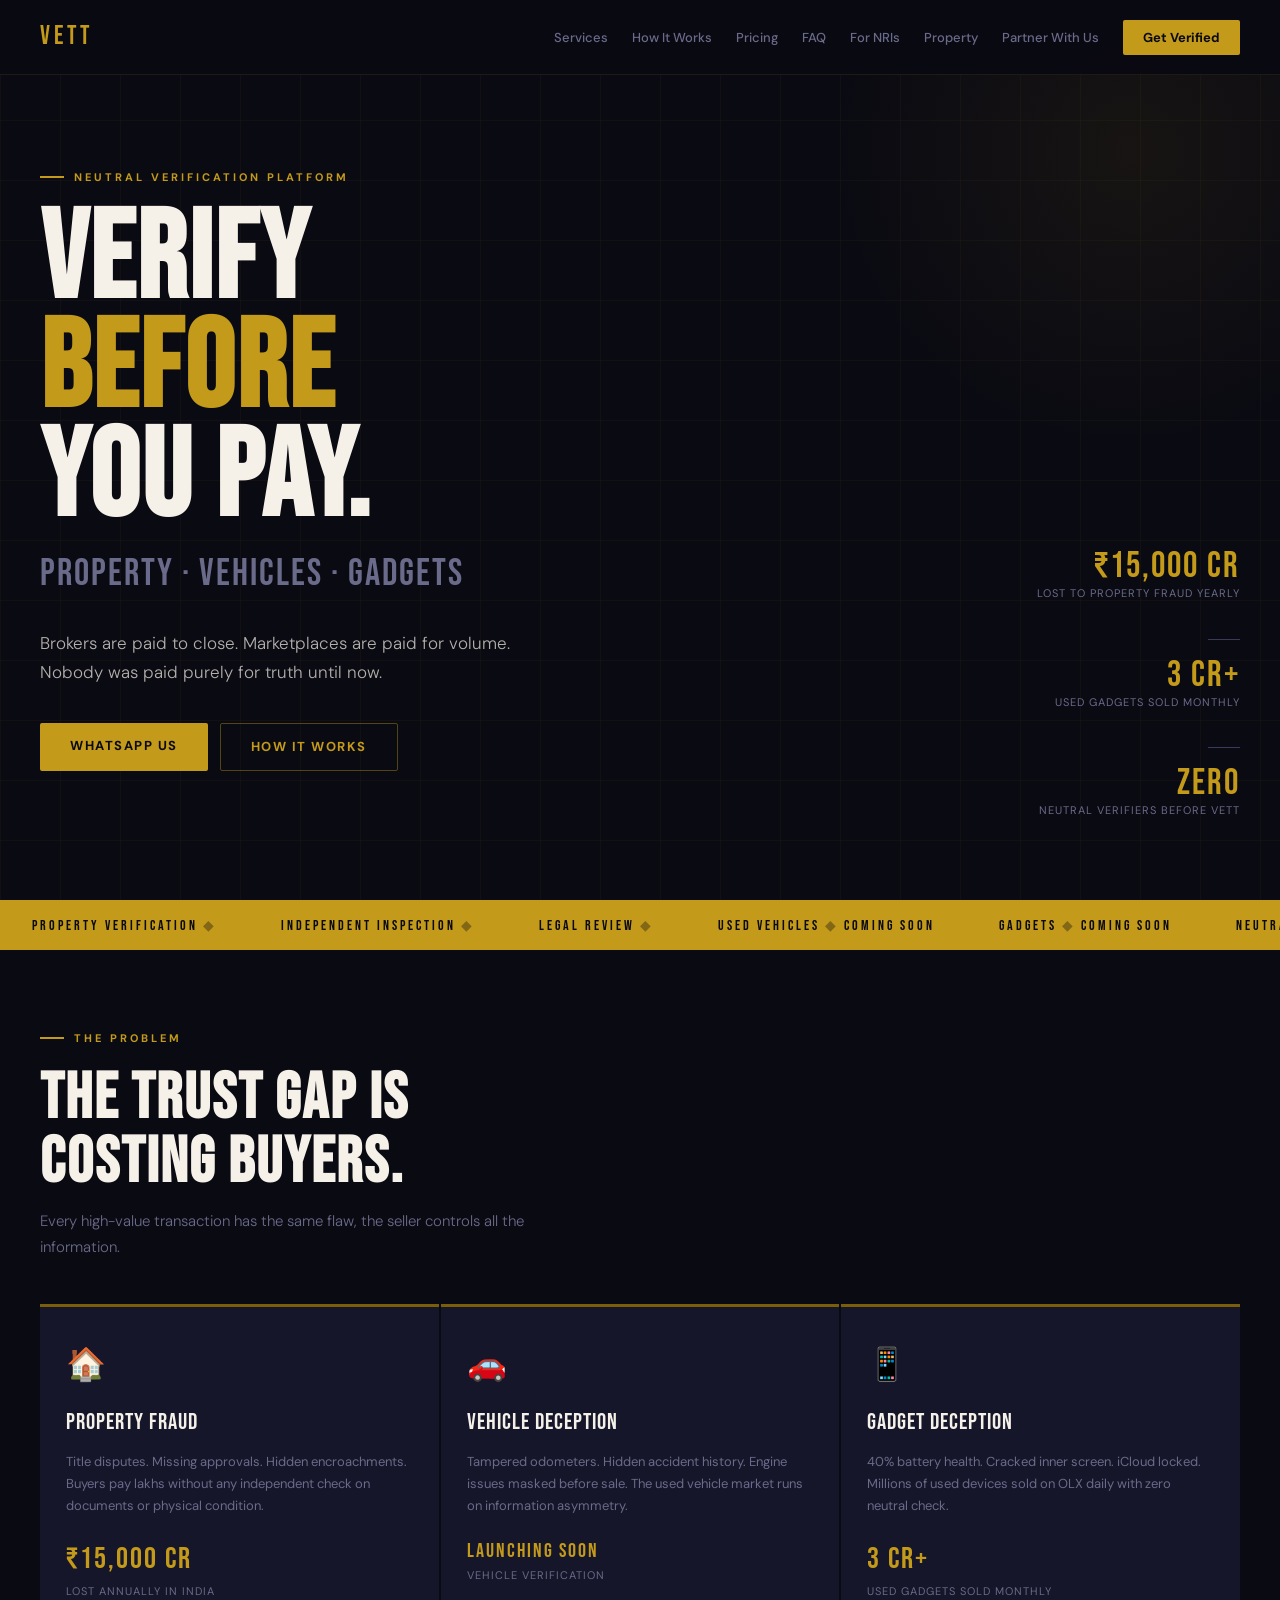
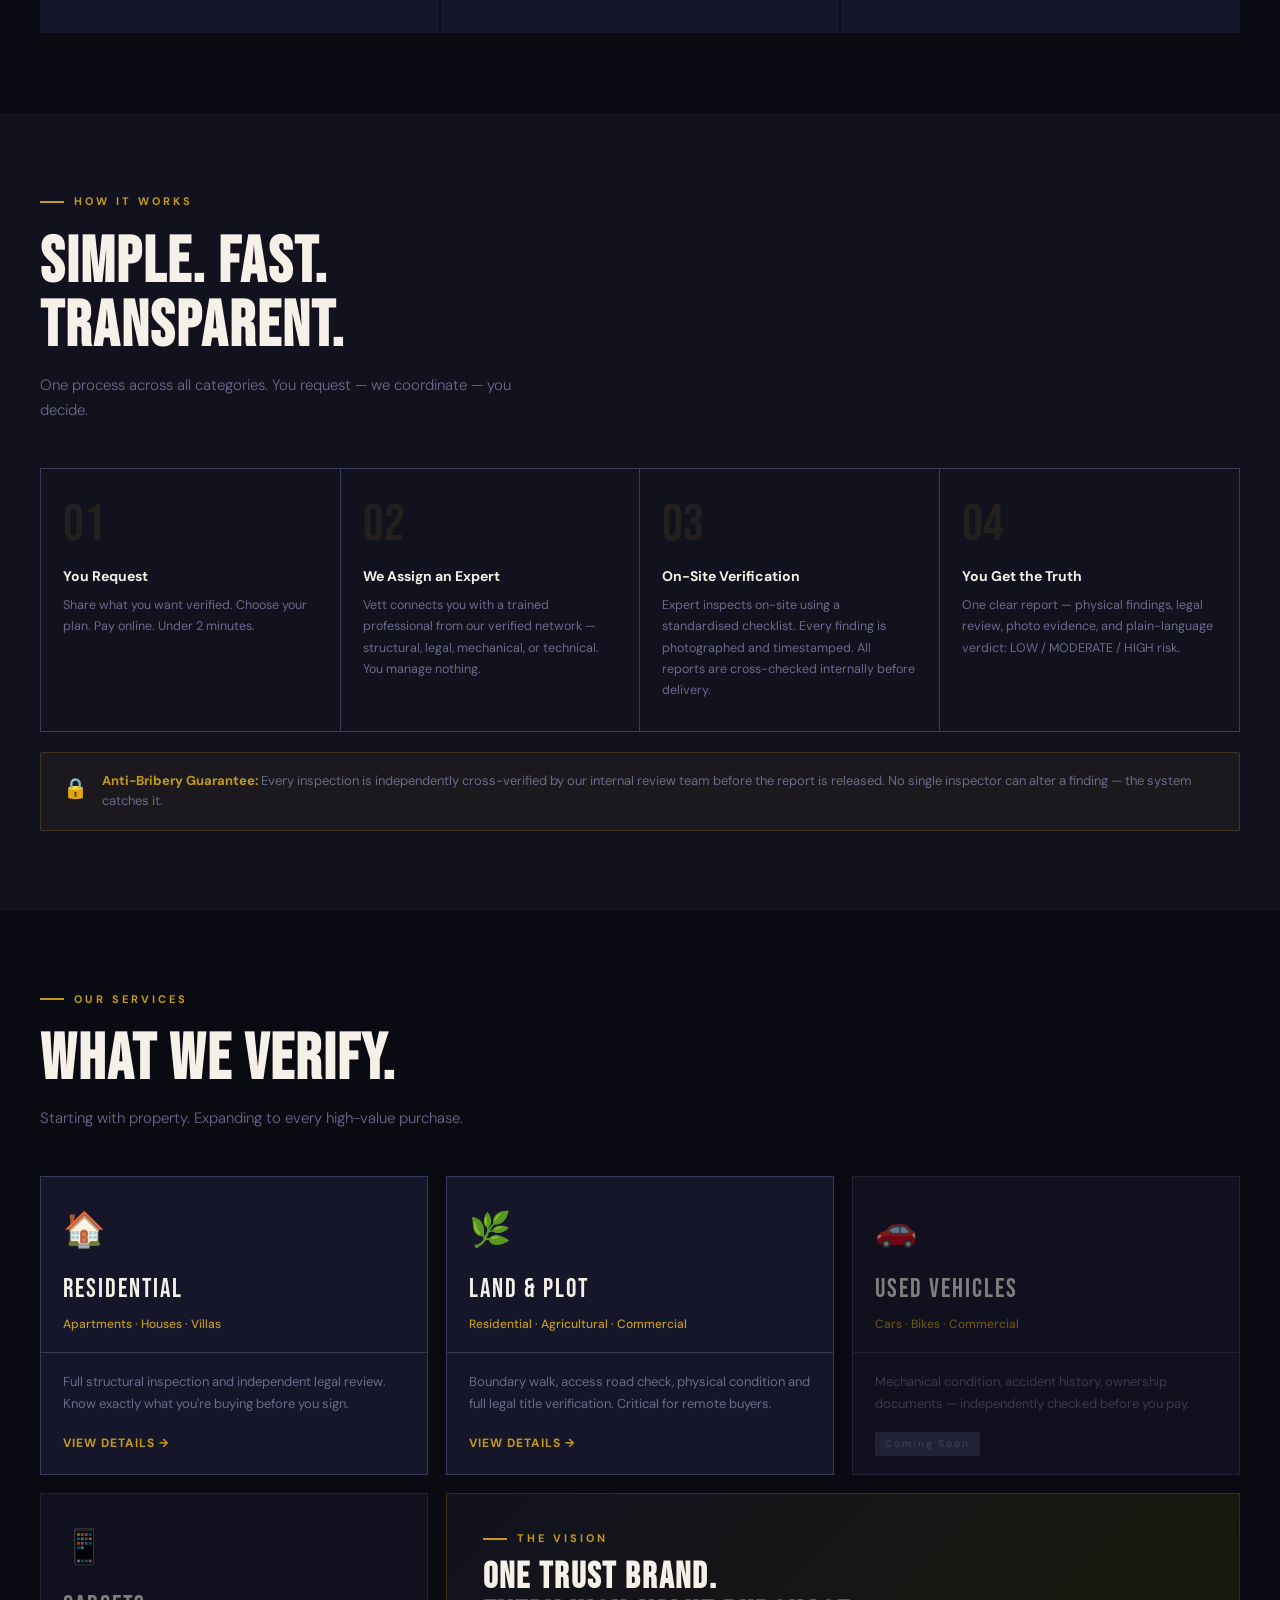
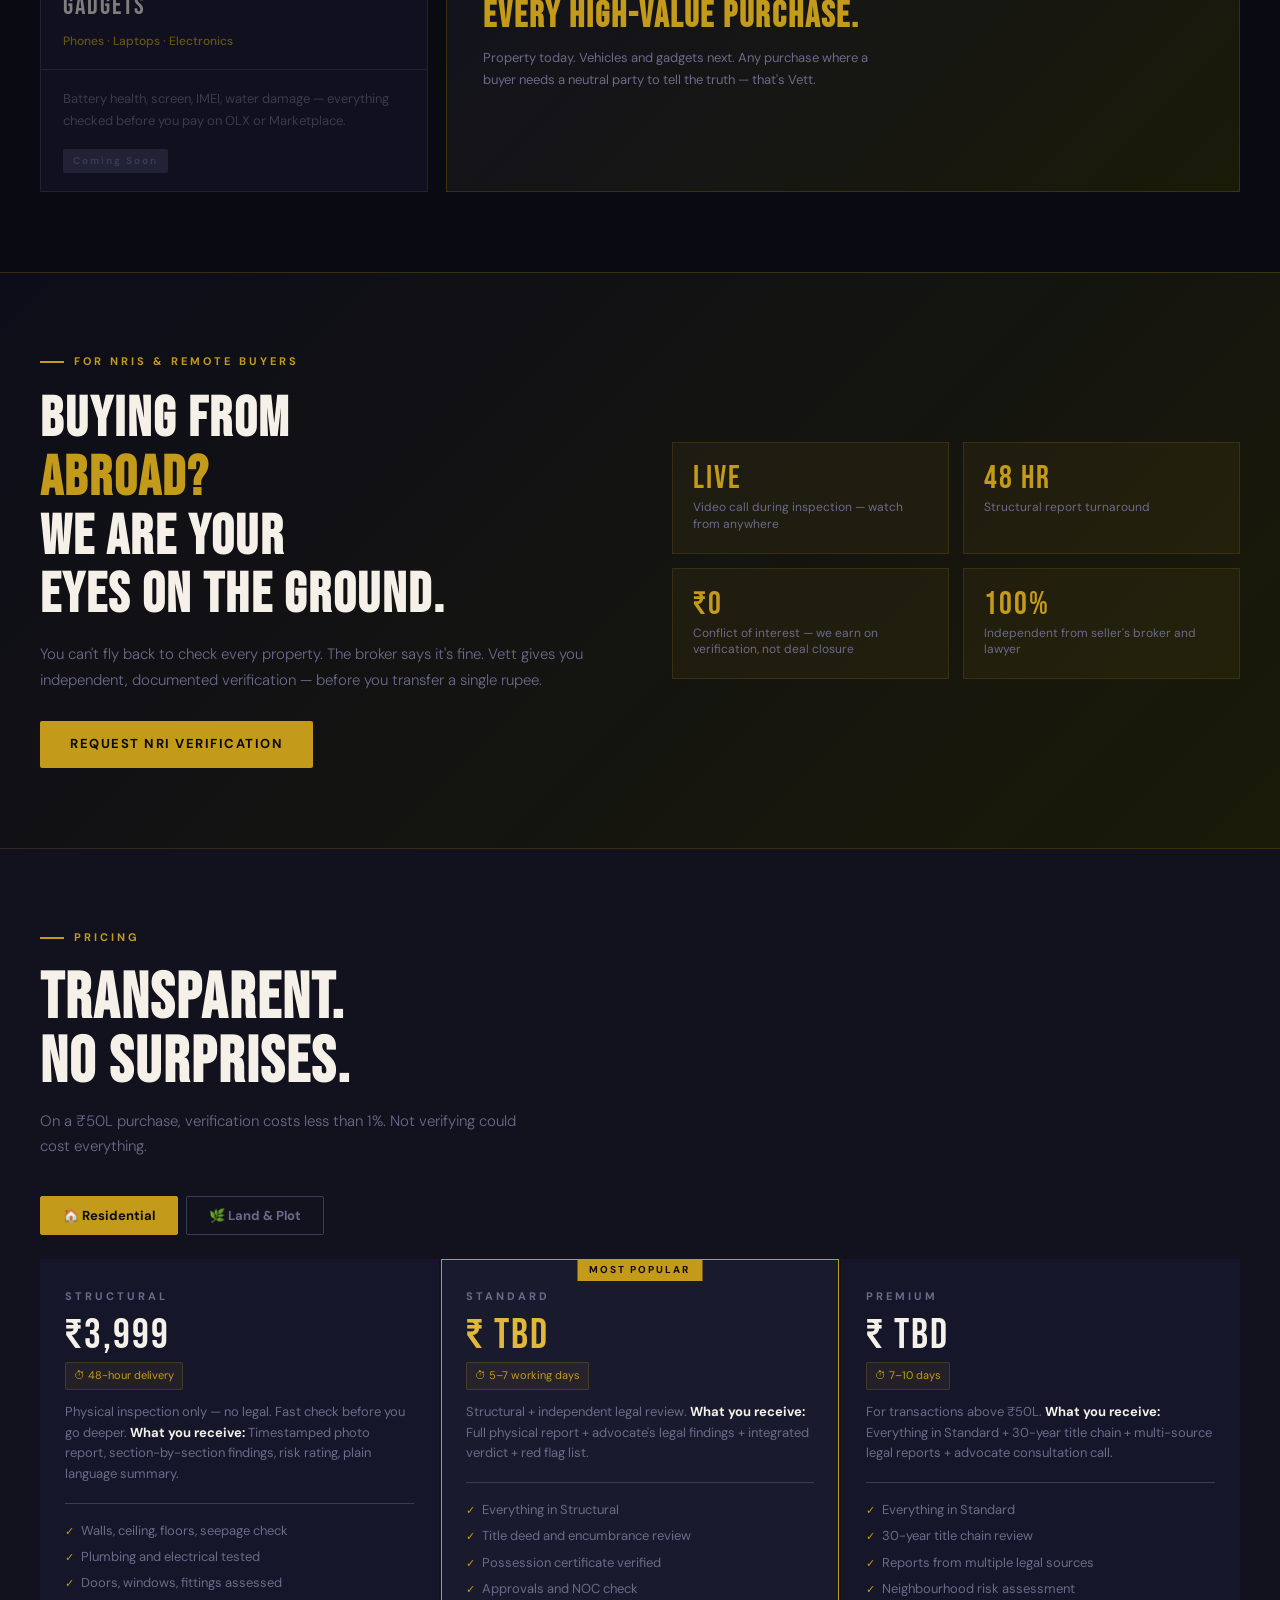
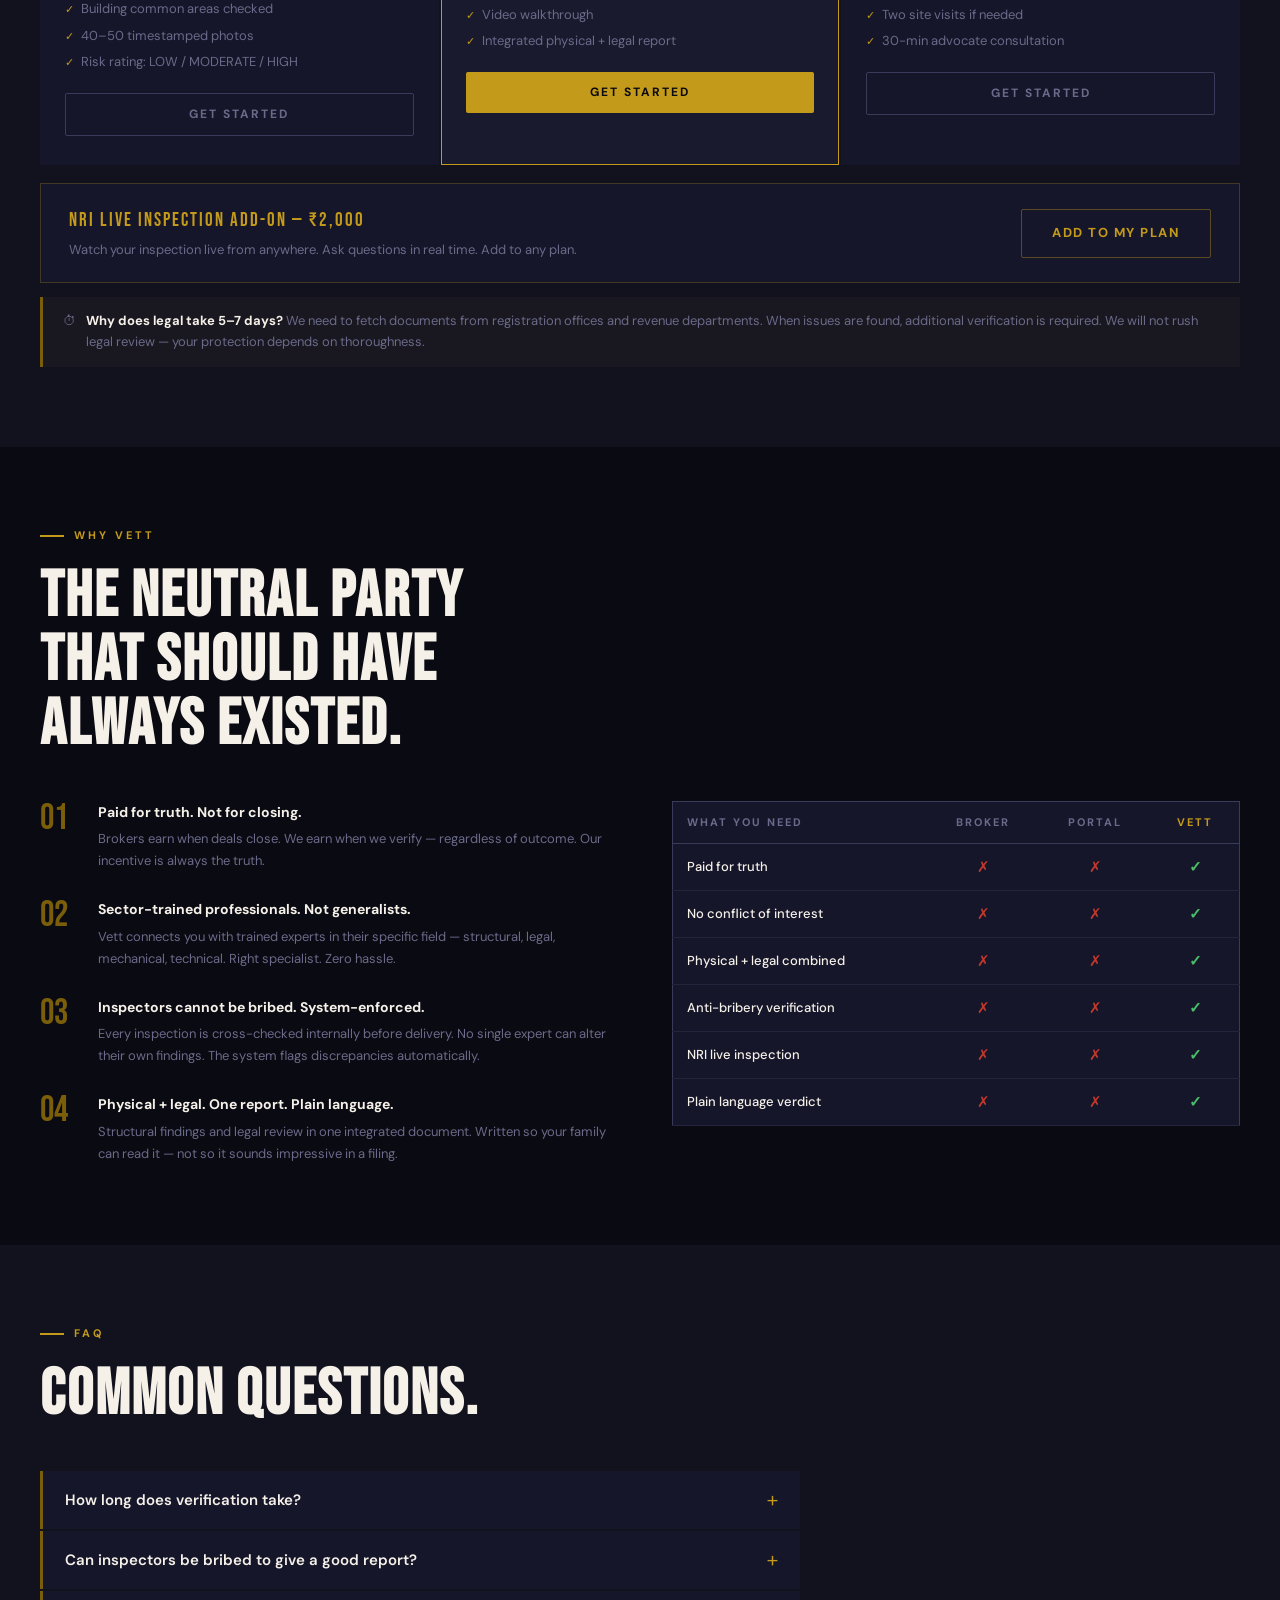
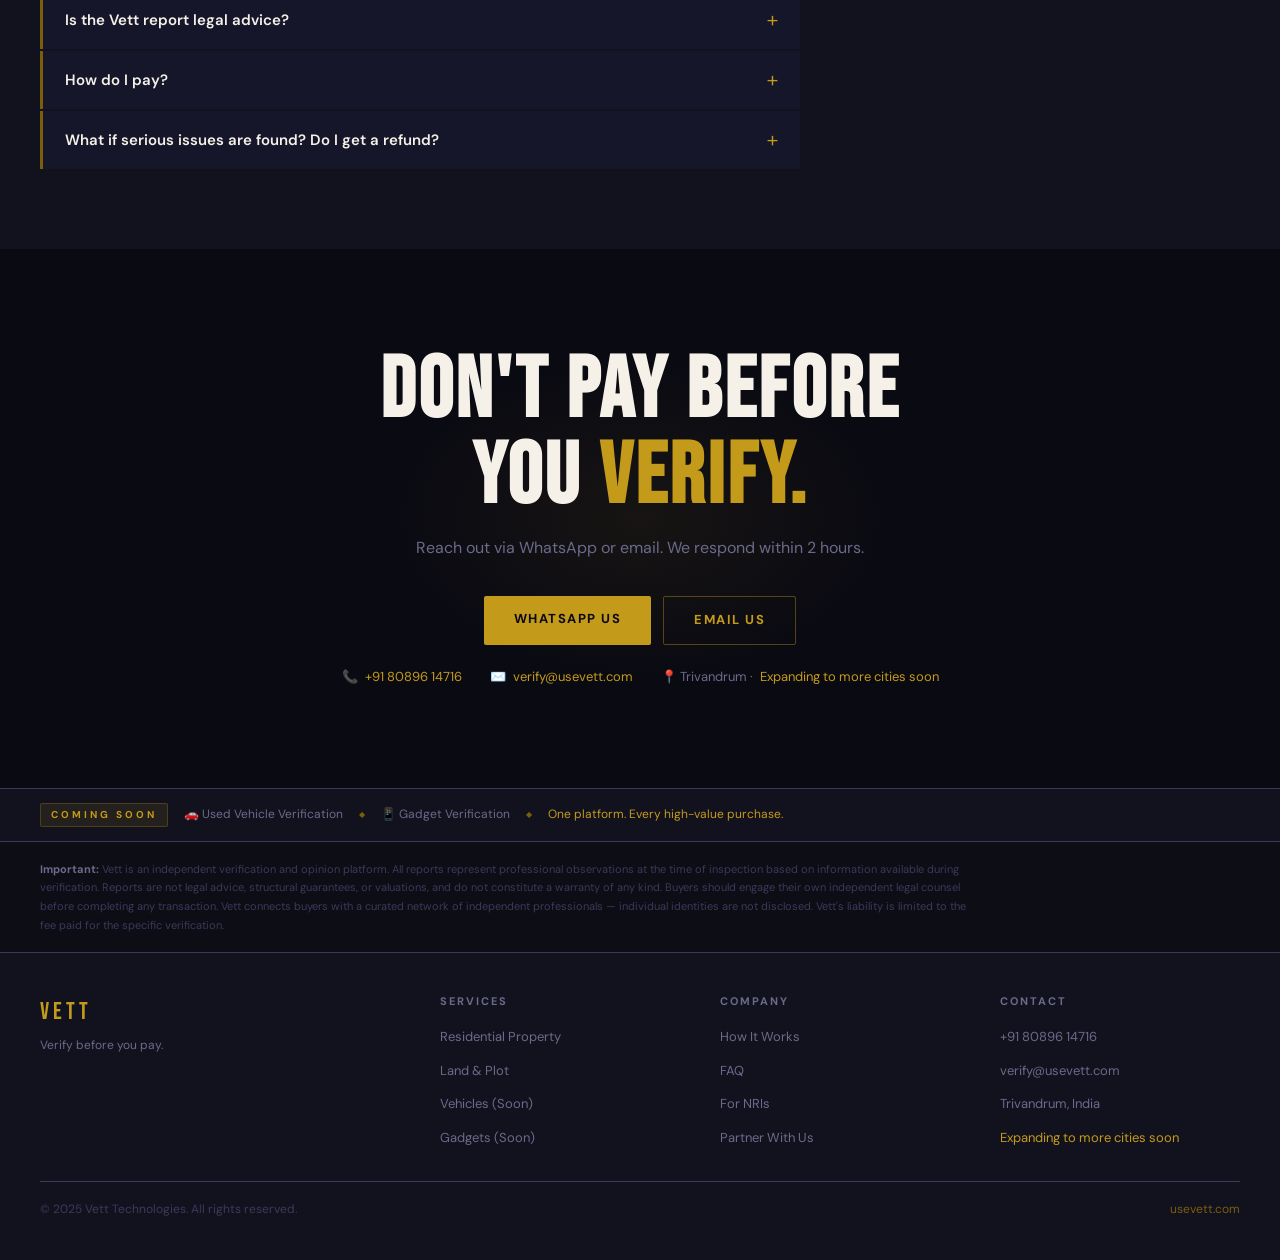
==== commit 70905499: "Update index.html" ====
--- a/index.html
+++ b/index.html
@@ -351,7 +351,7 @@
     <div class="eyebrow a1">Neutral Verification Platform</div>
     <h1 class="hero-title a2">VERIFY<br><span>BEFORE</span><br>YOU PAY.</h1>
     <p class="hero-cat a3">Property · Vehicles · Gadgets</p>
-    <p class="hero-desc a4">Brokers are paid to close. Marketplaces are paid for volume. Nobody was paid purely for truth — until now.</p>
+    <p class="hero-desc a4">Brokers are paid to close. Marketplaces are paid for volume. Nobody was paid purely for truth until now.</p>
     <div class="hero-btns a5">
       <a href="https://wa.me/918089614716" target="_blank" class="btn btn-gold">WhatsApp Us</a>
       <a href="#" onclick="scrollTo('how')" class="btn btn-out">How It Works</a>
@@ -390,7 +390,7 @@
 <section class="sec sec-dark" id="problem">
   <div class="eyebrow">The Problem</div>
   <h2 class="sec-title">THE TRUST GAP IS<br>COSTING BUYERS.</h2>
-  <p class="sec-sub">Every high-value transaction has the same flaw — the seller controls all the information.</p>
+  <p class="sec-sub">Every high-value transaction has the same flaw, the seller controls all the information.</p>
   <div class="prob-grid">
     <div class="prob-card">
       <span class="prob-icon">🏠</span>
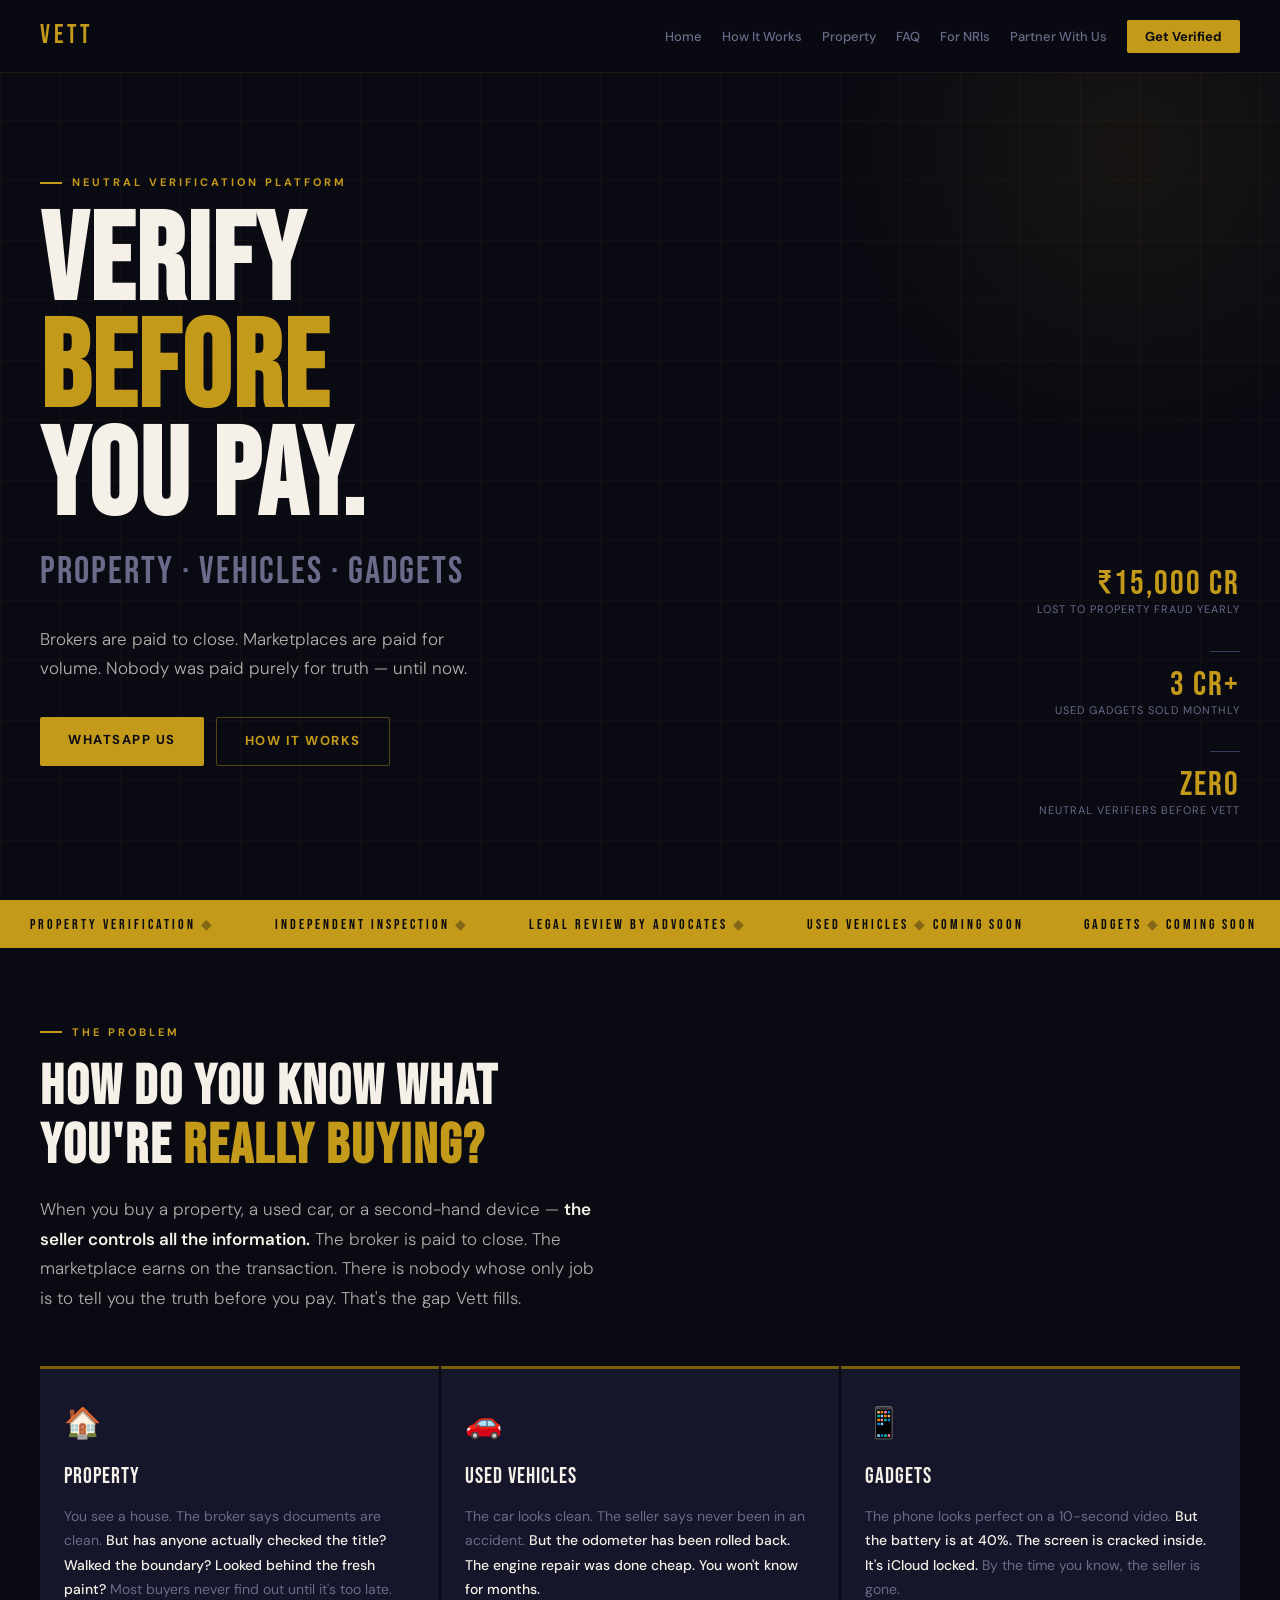
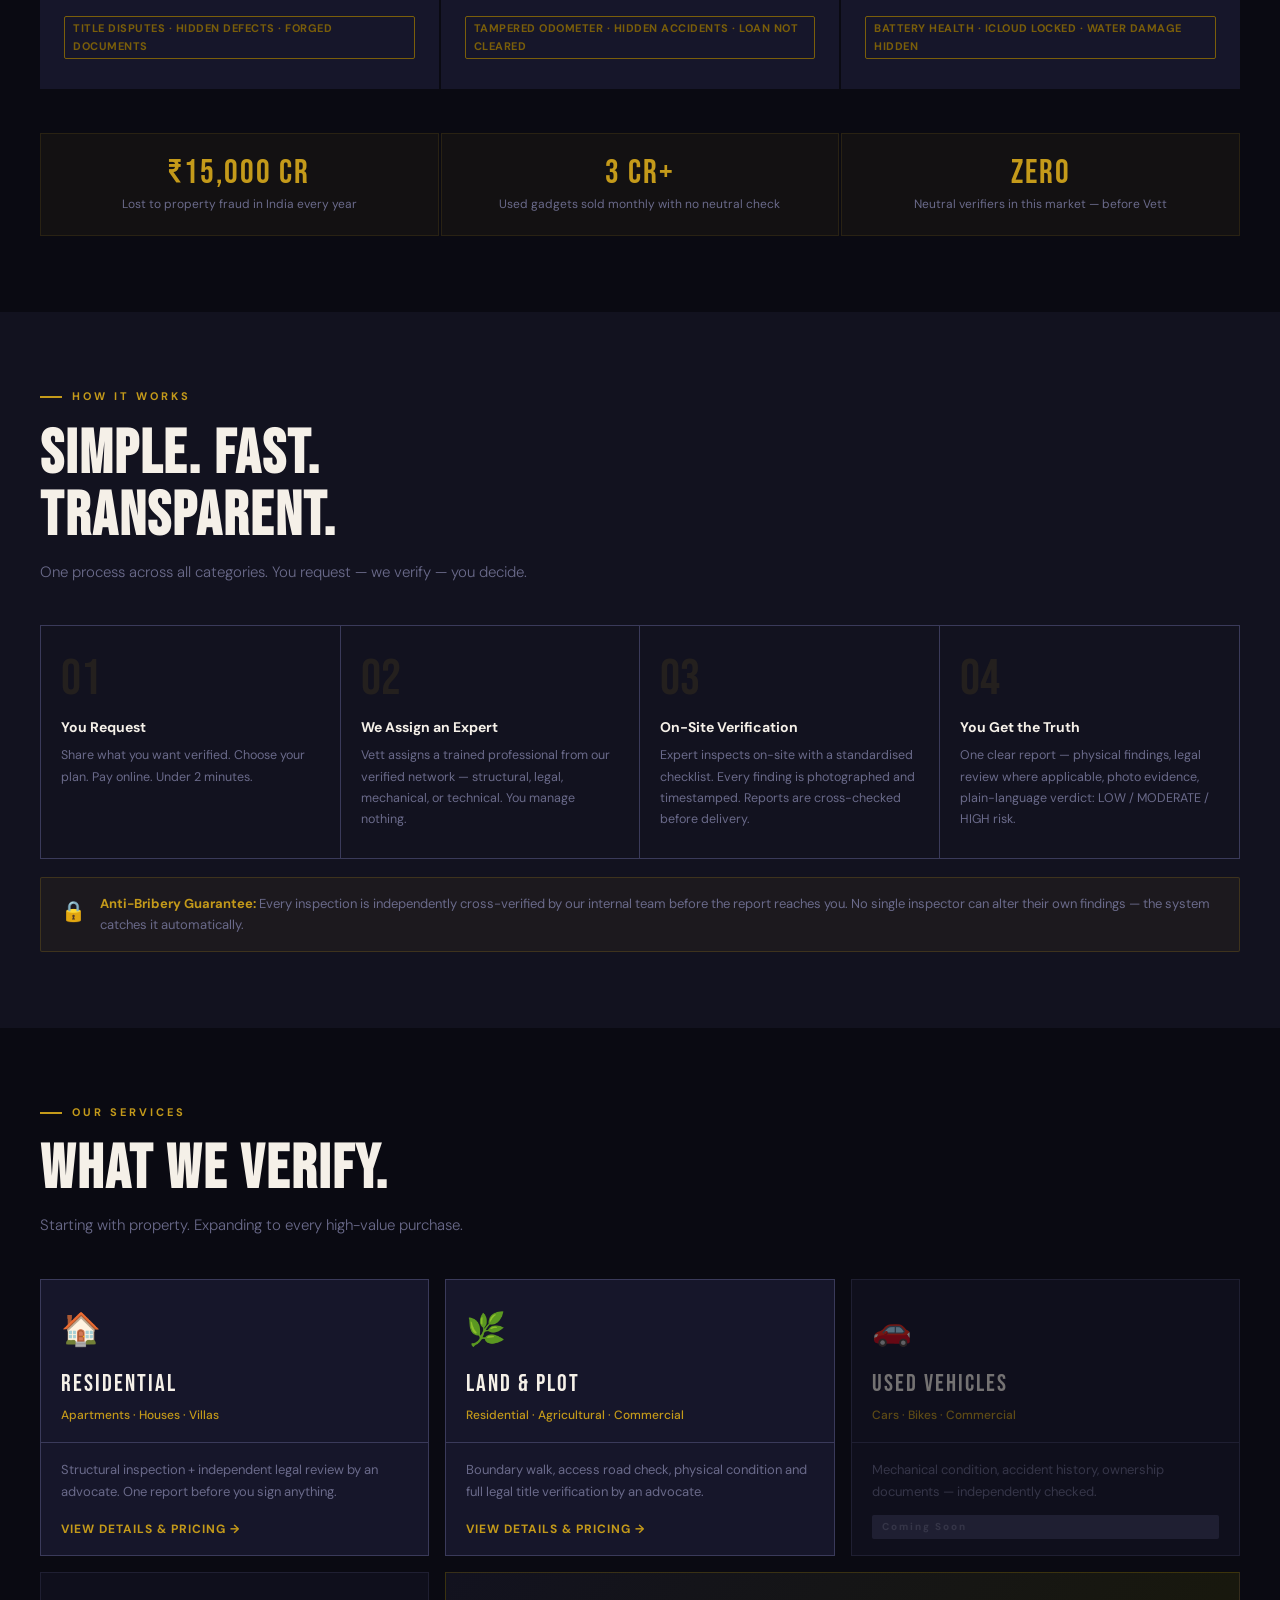
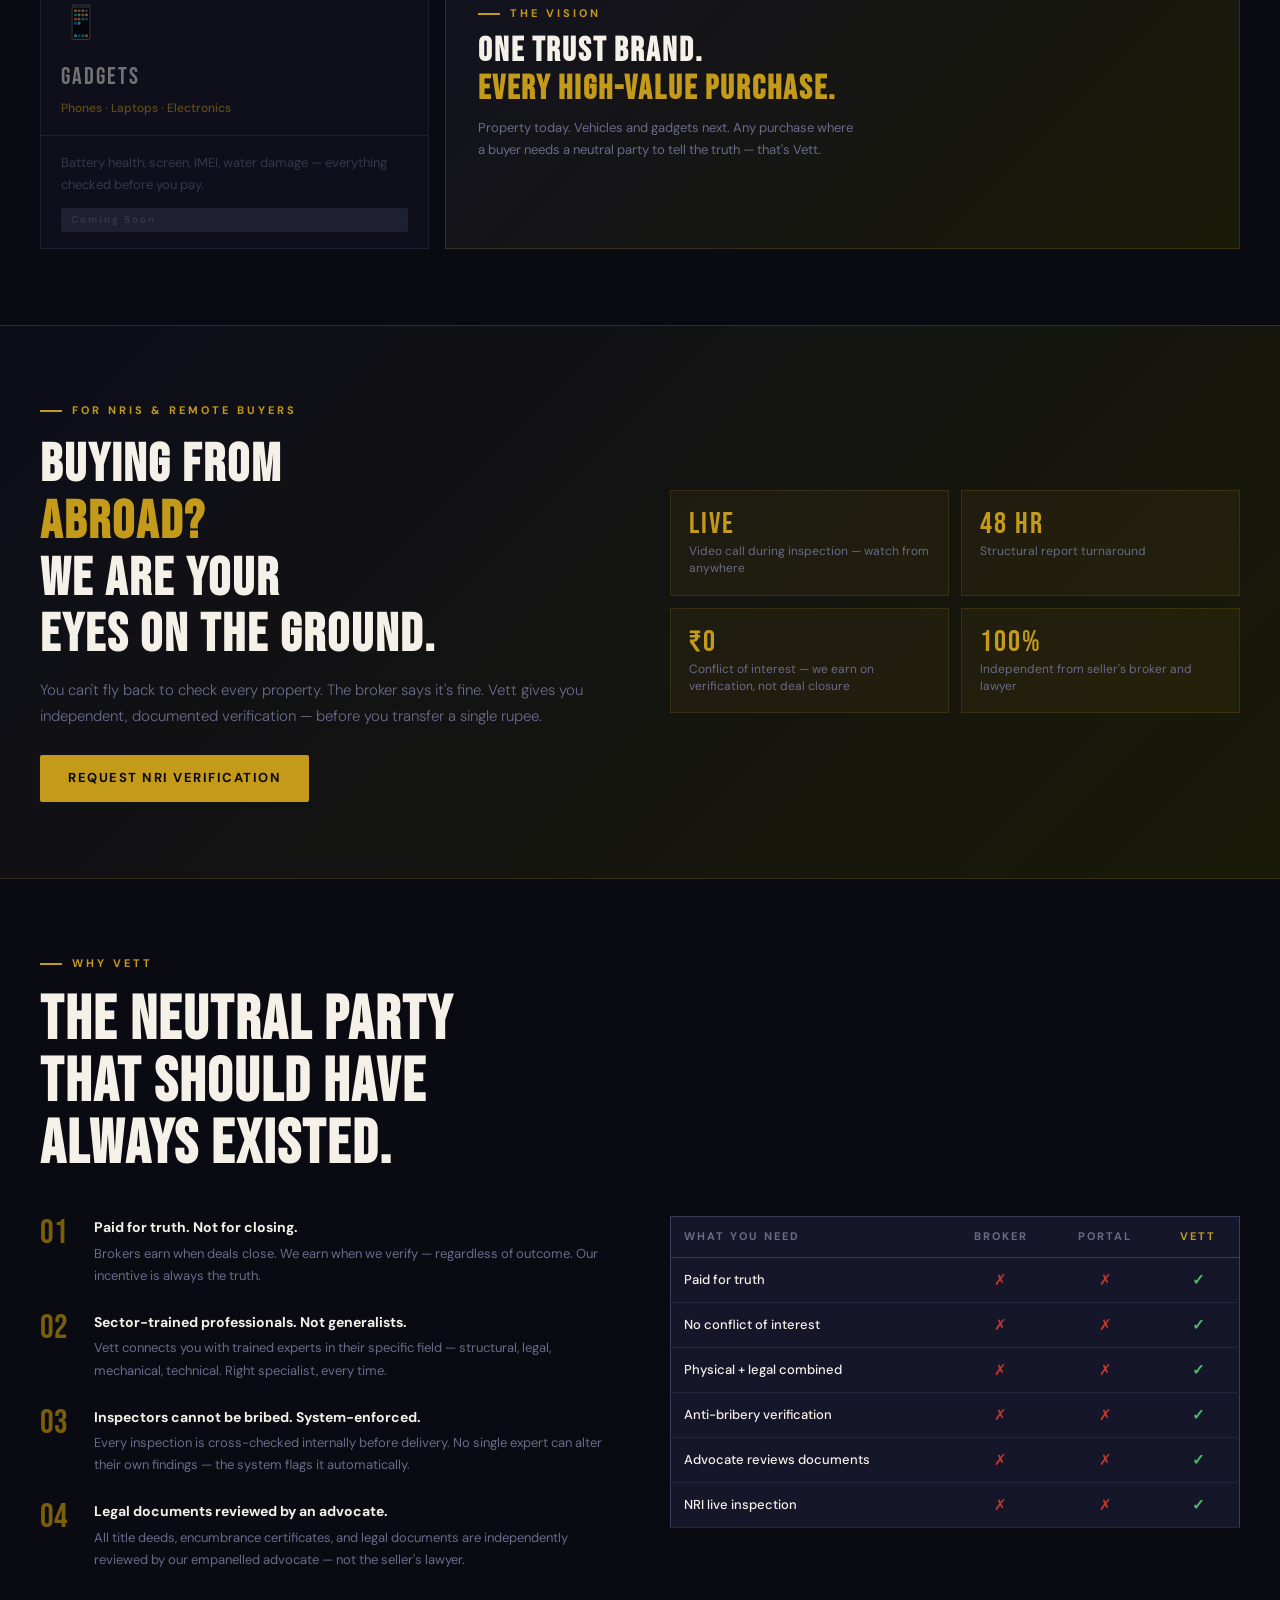
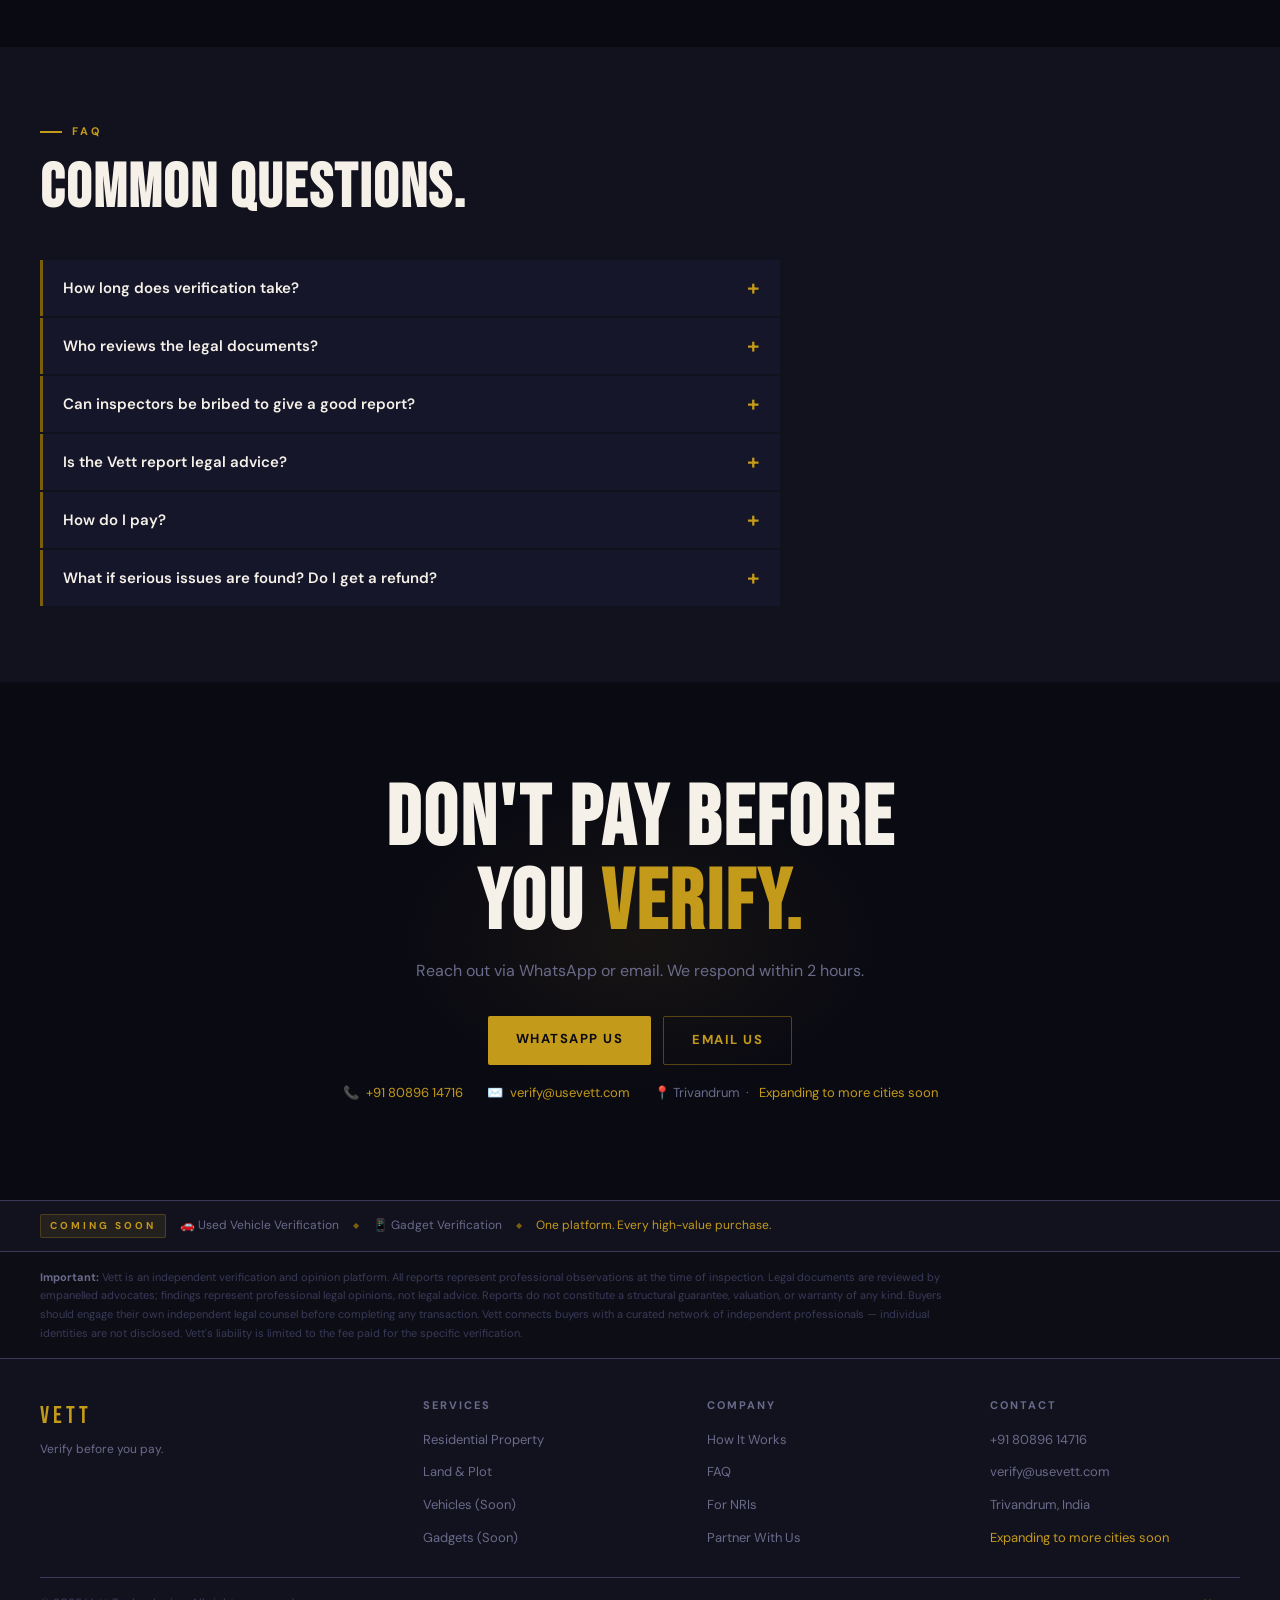
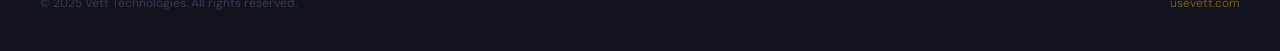
==== commit 1cf82b16: "Update index.html" ====
--- a/index.html
+++ b/index.html
@@ -6,310 +6,268 @@
 <title>Vett — Verify Before You Pay | usevett.com</title>
 <link href="https://fonts.googleapis.com/css2?family=Bebas+Neue&family=DM+Sans:ital,wght@0,300;0,400;0,500;0,700;1,300&display=swap" rel="stylesheet">
 <style>
-:root{--dark:#0a0a12;--navy:#12121f;--card:#16162a;--gold:#c49a1a;--gold-lt:#e0b83a;--gold-dim:#7a5e0a;--white:#f5f0e8;--grey:#6a6a8a;--mid:#3a3a5a;--green:#27ae60;--red:#c0392b;}
-*{margin:0;padding:0;box-sizing:border-box;}
-html{scroll-behavior:smooth;}
-body{background:var(--dark);color:var(--white);font-family:'DM Sans',sans-serif;font-size:16px;line-height:1.6;overflow-x:hidden;}
-
+:root{--dk:#0a0a12;--nv:#12121f;--cd:#16162a;--gd:#c49a1a;--gl:#e0b83a;--gm:#7a5e0a;--wh:#f5f0e8;--gr:#6a6a8a;--md:#3a3a5a;--re:#c0392b;--gn:#27ae60;}
+*{margin:0;padding:0;box-sizing:border-box;}html{scroll-behavior:smooth;}
+body{background:var(--dk);color:var(--wh);font-family:'DM Sans',sans-serif;font-size:16px;line-height:1.6;overflow-x:hidden;}
 /* NAV */
-nav{position:fixed;top:0;left:0;right:0;z-index:100;display:flex;align-items:center;justify-content:space-between;padding:16px 40px;background:rgba(10,10,18,0.95);backdrop-filter:blur(16px);border-bottom:1px solid rgba(196,154,26,0.12);}
-.logo{font-family:'Bebas Neue',sans-serif;font-size:26px;letter-spacing:4px;color:var(--gold);text-decoration:none;}
-.nav-links{display:flex;align-items:center;gap:24px;list-style:none;}
-.nav-links a{color:var(--grey);text-decoration:none;font-size:13px;font-weight:500;transition:color 0.2s;}
-.nav-links a:hover{color:var(--gold);}
-.nav-cta{background:var(--gold)!important;color:var(--dark)!important;padding:9px 20px;border-radius:2px;font-weight:700!important;}
-.nav-cta:hover{background:var(--gold-lt)!important;}
-.hamburger{display:none;flex-direction:column;gap:5px;cursor:pointer;background:none;border:none;padding:4px;}
-.hamburger span{display:block;width:22px;height:2px;background:var(--gold);transition:all 0.3s;}
-.mob-nav{display:none;position:fixed;top:58px;left:0;right:0;background:var(--navy);border-bottom:1px solid var(--mid);padding:16px 24px;z-index:99;flex-direction:column;gap:0;}
-.mob-nav.open{display:flex;}
-.mob-nav a{color:var(--white);text-decoration:none;font-size:15px;padding:12px 0;border-bottom:1px solid rgba(58,58,90,0.35);transition:color 0.2s;}
-.mob-nav a:last-child{border-bottom:none;color:var(--gold);font-weight:700;margin-top:4px;}
-
+nav{position:fixed;top:0;left:0;right:0;z-index:100;display:flex;align-items:center;justify-content:space-between;padding:15px 40px;background:rgba(10,10,18,0.96);backdrop-filter:blur(16px);border-bottom:1px solid rgba(196,154,26,0.12);}
+.logo{font-family:'Bebas Neue',sans-serif;font-size:26px;letter-spacing:4px;color:var(--gd);cursor:pointer;}
+.nl{display:flex;align-items:center;gap:20px;list-style:none;}
+.nl a{color:var(--gr);text-decoration:none;font-size:13px;font-weight:500;transition:color .2s;cursor:pointer;}
+.nl a:hover,.nl a.on{color:var(--gd);}
+.ncta{background:var(--gd)!important;color:var(--dk)!important;padding:8px 18px;border-radius:2px;font-weight:700!important;transition:background .2s!important;}
+.ncta:hover{background:var(--gl)!important;}
+.hbg{display:none;flex-direction:column;gap:5px;cursor:pointer;background:none;border:none;padding:4px;}
+.hbg span{display:block;width:22px;height:2px;background:var(--gd);}
+.mnav{display:none;position:fixed;top:56px;left:0;right:0;background:var(--nv);border-bottom:1px solid var(--md);padding:12px 24px;z-index:99;flex-direction:column;}
+.mnav.open{display:flex;}
+.mnav a{color:var(--wh);text-decoration:none;font-size:15px;padding:11px 0;border-bottom:1px solid rgba(58,58,90,.3);cursor:pointer;transition:color .2s;}
+.mnav a:last-child{border-bottom:none;color:var(--gd);font-weight:700;margin-top:4px;}
+/* BUTTONS */
+.btn{display:inline-block;padding:13px 28px;font-size:13px;font-weight:700;letter-spacing:1.5px;text-transform:uppercase;text-decoration:none;border-radius:2px;transition:all .2s;cursor:pointer;border:none;font-family:'DM Sans',sans-serif;}
+.bg{background:var(--gd);color:var(--dk);}.bg:hover{background:var(--gl);transform:translateY(-2px);}
+.bo{border:1.5px solid rgba(196,154,26,.4);color:var(--gd);background:transparent;}.bo:hover{border-color:var(--gd);background:rgba(196,154,26,.08);}
 /* HERO */
 .hero{position:relative;min-height:100vh;display:flex;align-items:center;padding:120px 40px 80px;overflow:hidden;}
-.hero-grid{position:absolute;inset:0;background-image:linear-gradient(rgba(196,154,26,0.04) 1px,transparent 1px),linear-gradient(90deg,rgba(196,154,26,0.04) 1px,transparent 1px);background-size:60px 60px;pointer-events:none;}
-.hero-glow{position:absolute;top:-150px;right:-150px;width:600px;height:600px;background:radial-gradient(circle,rgba(196,154,26,0.07) 0%,transparent 70%);pointer-events:none;}
-.hero-content{position:relative;z-index:1;max-width:700px;}
-.eyebrow{font-size:11px;font-weight:700;letter-spacing:3px;text-transform:uppercase;color:var(--gold);margin-bottom:20px;display:flex;align-items:center;gap:10px;}
-.eyebrow::before{content:'';width:24px;height:2px;background:var(--gold);display:block;flex-shrink:0;}
-.hero-title{font-family:'Bebas Neue',sans-serif;font-size:clamp(64px,11vw,124px);line-height:0.88;letter-spacing:2px;margin-bottom:10px;}
-.hero-title span{color:var(--gold);}
-.hero-cat{font-family:'Bebas Neue',sans-serif;font-size:clamp(22px,3vw,40px);letter-spacing:2px;color:var(--grey);margin-bottom:24px;}
-.hero-desc{font-size:17px;color:rgba(245,240,232,0.72);max-width:480px;margin-bottom:36px;font-weight:300;line-height:1.7;}
-.hero-btns{display:flex;gap:12px;flex-wrap:wrap;}
-.hero-stats{position:absolute;right:40px;bottom:80px;display:flex;flex-direction:column;gap:18px;z-index:1;text-align:right;}
-.hstat-num{font-family:'Bebas Neue',sans-serif;font-size:36px;color:var(--gold);letter-spacing:2px;line-height:1;}
-.hstat-lbl{font-size:11px;color:var(--grey);text-transform:uppercase;letter-spacing:1px;}
-.hstat-line{width:32px;height:1px;background:var(--mid);margin-left:auto;margin-top:18px;}
-
-/* BUTTONS */
-.btn{display:inline-block;padding:13px 30px;font-size:13px;font-weight:700;letter-spacing:1.5px;text-transform:uppercase;text-decoration:none;border-radius:2px;transition:all 0.2s;cursor:pointer;border:none;font-family:'DM Sans',sans-serif;}
-.btn-gold{background:var(--gold);color:var(--dark);}
-.btn-gold:hover{background:var(--gold-lt);transform:translateY(-2px);}
-.btn-out{border:1.5px solid rgba(196,154,26,0.4);color:var(--gold);background:transparent;}
-.btn-out:hover{border-color:var(--gold);background:rgba(196,154,26,0.08);}
-
+.hgrid{position:absolute;inset:0;background-image:linear-gradient(rgba(196,154,26,.04) 1px,transparent 1px),linear-gradient(90deg,rgba(196,154,26,.04) 1px,transparent 1px);background-size:60px 60px;pointer-events:none;}
+.hglow{position:absolute;top:-150px;right:-150px;width:600px;height:600px;background:radial-gradient(circle,rgba(196,154,26,.07) 0%,transparent 70%);pointer-events:none;}
+.hc{position:relative;z-index:1;max-width:700px;}
+.eb{font-size:11px;font-weight:700;letter-spacing:3px;text-transform:uppercase;color:var(--gd);margin-bottom:18px;display:flex;align-items:center;gap:10px;}
+.eb::before{content:'';width:22px;height:2px;background:var(--gd);display:block;flex-shrink:0;}
+.ht{font-family:'Bebas Neue',sans-serif;font-size:clamp(62px,11vw,122px);line-height:.88;letter-spacing:2px;margin-bottom:10px;}
+.ht span{color:var(--gd);}
+.hcat{font-family:'Bebas Neue',sans-serif;font-size:clamp(20px,3vw,38px);letter-spacing:2px;color:var(--gr);margin-bottom:22px;}
+.hdesc{font-size:17px;color:rgba(245,240,232,.72);max-width:460px;margin-bottom:34px;font-weight:300;line-height:1.7;}
+.hbtns{display:flex;gap:12px;flex-wrap:wrap;}
+.hstats{position:absolute;right:40px;bottom:80px;display:flex;flex-direction:column;gap:16px;z-index:1;text-align:right;}
+.hsn{font-family:'Bebas Neue',sans-serif;font-size:34px;color:var(--gd);letter-spacing:2px;line-height:1;}
+.hsl{font-size:11px;color:var(--gr);text-transform:uppercase;letter-spacing:1px;}
+.hsline{width:30px;height:1px;background:var(--md);margin-left:auto;margin-top:16px;}
 /* TICKER */
-.ticker{background:var(--gold);padding:12px 0;overflow:hidden;white-space:nowrap;}
-.ticker-inner{display:inline-flex;animation:tick 24s linear infinite;}
-.ti{font-family:'Bebas Neue',sans-serif;font-size:14px;letter-spacing:3px;color:var(--dark);padding:0 32px;}
-.td{color:rgba(10,10,18,0.35);}
+.ticker{background:var(--gd);padding:11px 0;overflow:hidden;white-space:nowrap;}
+.ti-inner{display:inline-flex;animation:tick 24s linear infinite;}
+.ti{font-family:'Bebas Neue',sans-serif;font-size:14px;letter-spacing:3px;color:var(--dk);padding:0 30px;}
+.td{color:rgba(10,10,18,.35);}
 @keyframes tick{from{transform:translateX(0);}to{transform:translateX(-50%);}}
-
 /* SECTIONS */
-.sec{position:relative;z-index:1;padding:80px 40px;}
-.sec-dark{background:var(--dark);}
-.sec-navy{background:var(--navy);}
-.sec-title{font-family:'Bebas Neue',sans-serif;font-size:clamp(36px,5.5vw,64px);letter-spacing:2px;line-height:1;margin-bottom:14px;}
-.sec-sub{font-size:15px;color:var(--grey);max-width:500px;line-height:1.7;font-weight:300;margin-bottom:0;}
-
-/* CARDS */
-.card{background:var(--card);border:1px solid var(--mid);border-radius:2px;transition:all 0.25s;}
-.card:hover{border-color:var(--gold-dim);transform:translateY(-5px);box-shadow:0 14px 44px rgba(196,154,26,0.13);}
-
+.sec{position:relative;z-index:1;padding:76px 40px;}
+.sn{background:var(--dk);}.sv{background:var(--nv);}
+.stl{font-family:'Bebas Neue',sans-serif;font-size:clamp(34px,5.5vw,62px);letter-spacing:2px;line-height:1;margin-bottom:12px;}
+.ssb{font-size:15px;color:var(--gr);max-width:490px;line-height:1.7;font-weight:300;}
 /* PROBLEM */
-.prob-grid{display:grid;grid-template-columns:repeat(3,1fr);gap:2px;margin-top:44px;}
-.prob-card{background:var(--card);padding:32px 26px;border-top:3px solid var(--gold-dim);transition:all 0.25s;}
-.prob-card:hover{border-top-color:var(--gold);transform:translateY(-5px);box-shadow:0 14px 44px rgba(196,154,26,0.13);}
-.prob-icon{font-size:32px;margin-bottom:14px;display:block;}
-.prob-title{font-family:'Bebas Neue',sans-serif;font-size:23px;letter-spacing:1px;margin-bottom:10px;}
-.prob-body{font-size:13px;color:var(--grey);line-height:1.7;}
-.prob-stat{margin-top:18px;font-family:'Bebas Neue',sans-serif;font-size:30px;color:var(--gold);letter-spacing:2px;}
-.prob-stat-lbl{font-size:11px;color:var(--grey);text-transform:uppercase;letter-spacing:1px;}
-
+.prob-intro{max-width:660px;margin-bottom:52px;}
+.prob-q{font-family:'Bebas Neue',sans-serif;font-size:clamp(30px,5vw,56px);letter-spacing:2px;line-height:1.05;margin-bottom:18px;}
+.prob-q span{color:var(--gd);}
+.prob-p{font-size:17px;color:rgba(245,240,232,.7);line-height:1.75;font-weight:300;max-width:560px;}
+.prob-p strong{color:var(--wh);font-weight:600;}
+.prob-cards{display:grid;grid-template-columns:repeat(3,1fr);gap:2px;margin-bottom:44px;}
+.pc{background:var(--cd);padding:30px 24px;border-top:3px solid var(--gm);transition:all .25s;}
+.pc:hover{border-top-color:var(--gd);transform:translateY(-5px);box-shadow:0 14px 44px rgba(196,154,26,.13);}
+.pc-icon{font-size:30px;margin-bottom:12px;display:block;}
+.pc-title{font-family:'Bebas Neue',sans-serif;font-size:22px;letter-spacing:1px;margin-bottom:10px;}
+.pc-story{font-size:14px;color:var(--gr);line-height:1.75;margin-bottom:14px;}
+.pc-story em{color:var(--wh);font-style:normal;font-weight:500;}
+.pc-tag{display:inline-block;font-size:11px;font-weight:700;letter-spacing:.5px;text-transform:uppercase;color:var(--gm);border:1px solid var(--gm);padding:3px 8px;border-radius:2px;}
+.prob-stats{display:grid;grid-template-columns:repeat(3,1fr);gap:2px;}
+.ps{background:rgba(196,154,26,.05);border:1px solid rgba(196,154,26,.12);padding:22px;text-align:center;transition:all .25s;}
+.ps:hover{border-color:rgba(196,154,26,.28);background:rgba(196,154,26,.08);}
+.psn{font-family:'Bebas Neue',sans-serif;font-size:34px;color:var(--gd);letter-spacing:2px;line-height:1;margin-bottom:6px;}
+.psl{font-size:12px;color:var(--gr);line-height:1.4;}
 /* HOW IT WORKS */
-.steps{display:grid;grid-template-columns:repeat(4,1fr);border:1px solid var(--mid);margin-top:44px;}
-.step{padding:30px 22px;border-right:1px solid var(--mid);position:relative;transition:background 0.25s;}
+.steps{display:grid;grid-template-columns:repeat(4,1fr);border:1px solid var(--md);margin-top:40px;}
+.step{padding:28px 20px;border-right:1px solid var(--md);position:relative;transition:background .25s;}
 .step:last-child{border-right:none;}
-.step:hover{background:rgba(196,154,26,0.05);}
-.step-bar{position:absolute;top:0;left:0;right:0;height:3px;background:var(--gold);transform:scaleX(0);transform-origin:left;transition:transform 0.35s;}
-.step:hover .step-bar{transform:scaleX(1);}
-.step-num{font-family:'Bebas Neue',sans-serif;font-size:52px;color:rgba(196,154,26,0.1);line-height:1;margin-bottom:14px;}
-.step-title{font-size:14px;font-weight:700;color:var(--white);margin-bottom:8px;}
-.step-body{font-size:12.5px;color:var(--grey);line-height:1.7;}
-
+.step:hover{background:rgba(196,154,26,.05);}
+.sbar{position:absolute;top:0;left:0;right:0;height:3px;background:var(--gd);transform:scaleX(0);transform-origin:left;transition:transform .35s;}
+.step:hover .sbar{transform:scaleX(1);}
+.snum{font-family:'Bebas Neue',sans-serif;font-size:50px;color:rgba(196,154,26,.1);line-height:1;margin-bottom:12px;}
+.stitle{font-size:14px;font-weight:700;color:var(--wh);margin-bottom:7px;}
+.sbody{font-size:12.5px;color:var(--gr);line-height:1.7;}
 /* TRUST BAR */
-.trust-bar{display:flex;align-items:flex-start;gap:14px;background:rgba(196,154,26,0.06);border:1px solid rgba(196,154,26,0.2);padding:18px 22px;border-radius:2px;margin-top:20px;}
-.trust-bar-icon{font-size:20px;flex-shrink:0;margin-top:1px;}
-.trust-bar-txt{font-size:13px;color:var(--grey);line-height:1.55;}
-.trust-bar-txt strong{color:var(--gold);}
-
+.tbar{display:flex;align-items:flex-start;gap:14px;background:rgba(196,154,26,.06);border:1px solid rgba(196,154,26,.2);padding:16px 20px;border-radius:2px;margin-top:18px;}
+.ticon{font-size:20px;flex-shrink:0;margin-top:1px;}
+.ttxt{font-size:13px;color:var(--gr);line-height:1.55;}
+.ttxt strong{color:var(--gd);}
 /* SERVICES */
-.svc-grid{display:grid;grid-template-columns:repeat(3,1fr);gap:18px;margin-top:44px;}
-.svc-card{background:var(--card);border:1px solid var(--mid);overflow:hidden;transition:all 0.25s;display:flex;flex-direction:column;}
-.svc-card:hover{border-color:var(--gold-dim);transform:translateY(-5px);box-shadow:0 14px 44px rgba(196,154,26,0.13);}
-.svc-card.dim{opacity:0.5;pointer-events:none;}
-.svc-head{padding:26px 22px 18px;border-bottom:1px solid var(--mid);}
-.svc-icon{font-size:34px;margin-bottom:12px;display:block;}
-.svc-name{font-family:'Bebas Neue',sans-serif;font-size:26px;letter-spacing:2px;margin-bottom:4px;}
-.svc-tag{font-size:12px;color:var(--gold);font-weight:500;}
-.svc-body{padding:18px 22px;flex:1;}
-.svc-desc{font-size:13px;color:var(--grey);line-height:1.7;margin-bottom:14px;}
-.cs-badge{display:inline-block;background:var(--mid);color:var(--grey);font-size:10px;font-weight:700;letter-spacing:2px;padding:4px 10px;border-radius:2px;}
-.svc-link{font-size:12px;font-weight:700;letter-spacing:1px;text-transform:uppercase;color:var(--gold);text-decoration:none;}
-.svc-link:hover{text-decoration:underline;}
-.svc-wide{grid-column:2/4;background:linear-gradient(135deg,#12121f 0%,#1a1a08 100%);border-color:rgba(196,154,26,0.2);}
-.svc-wide .svc-body{padding:36px;}
-
+.svcs{display:grid;grid-template-columns:repeat(3,1fr);gap:16px;margin-top:40px;}
+.svc{background:var(--cd);border:1px solid var(--md);overflow:hidden;transition:all .25s;display:flex;flex-direction:column;}
+.svc:hover{border-color:var(--gm);transform:translateY(-5px);box-shadow:0 14px 44px rgba(196,154,26,.13);}
+.svc.dim{opacity:.45;pointer-events:none;}
+.svch{padding:24px 20px 16px;border-bottom:1px solid var(--md);}
+.svci{font-size:32px;margin-bottom:10px;display:block;}
+.svcn{font-family:'Bebas Neue',sans-serif;font-size:24px;letter-spacing:2px;margin-bottom:3px;}
+.svct{font-size:12px;color:var(--gd);font-weight:500;}
+.svcb{padding:16px 20px;flex:1;display:flex;flex-direction:column;justify-content:space-between;}
+.svcd{font-size:13px;color:var(--gr);line-height:1.7;margin-bottom:12px;}
+.csbadge{display:inline-block;background:var(--md);color:var(--gr);font-size:10px;font-weight:700;letter-spacing:2px;padding:4px 10px;border-radius:2px;}
+.svcl{font-size:12px;font-weight:700;letter-spacing:1px;text-transform:uppercase;color:var(--gd);cursor:pointer;transition:opacity .2s;}
+.svcl:hover{opacity:.75;}
+.svcw{grid-column:2/4;background:linear-gradient(135deg,#12121f 0%,#1a1a08 100%);border-color:rgba(196,154,26,.2);}
+.svcw .svcb{padding:32px;display:block;}
 /* NRI */
-.nri-sec{background:linear-gradient(135deg,#0d0d1a 0%,#1a1a08 100%);border-top:1px solid rgba(196,154,26,0.2);border-bottom:1px solid rgba(196,154,26,0.2);}
-.nri-inner{display:grid;grid-template-columns:1fr 1fr;gap:64px;align-items:center;}
-.nri-title{font-family:'Bebas Neue',sans-serif;font-size:clamp(32px,5vw,56px);letter-spacing:2px;line-height:1.05;margin-bottom:16px;}
-.nri-title span{color:var(--gold);}
-.nri-body{font-size:15px;color:var(--grey);line-height:1.7;font-weight:300;margin-bottom:28px;}
-.nri-stats{display:grid;grid-template-columns:1fr 1fr;gap:14px;}
-.nri-stat{background:rgba(196,154,26,0.06);border:1px solid rgba(196,154,26,0.15);padding:20px;transition:all 0.25s;}
-.nri-stat:hover{border-color:rgba(196,154,26,0.35);background:rgba(196,154,26,0.09);}
-.nri-num{font-family:'Bebas Neue',sans-serif;font-size:32px;color:var(--gold);letter-spacing:2px;line-height:1;margin-bottom:4px;}
-.nri-lbl{font-size:12px;color:var(--grey);line-height:1.4;}
-
-/* WHY VETT */
-.why-grid{display:grid;grid-template-columns:1fr 1fr;gap:64px;margin-top:44px;align-items:start;}
-.why-pts{display:flex;flex-direction:column;gap:26px;}
-.why-pt{display:flex;gap:16px;}
-.why-num{font-family:'Bebas Neue',sans-serif;font-size:36px;color:var(--gold-dim);line-height:1;flex-shrink:0;width:42px;}
-.why-title{font-size:14px;font-weight:700;color:var(--white);margin-bottom:5px;}
-.why-body{font-size:13px;color:var(--grey);line-height:1.7;}
-.cmp-table{width:100%;border-collapse:collapse;background:var(--card);border:1px solid var(--mid);}
-.cmp-table th{font-size:11px;font-weight:700;letter-spacing:2px;text-transform:uppercase;color:var(--grey);padding:12px 14px;text-align:center;border-bottom:1px solid var(--mid);}
-.cmp-table th:first-child{text-align:left;}
-.cmp-table th:last-child{color:var(--gold);}
-.cmp-table td{padding:11px 14px;font-size:13px;color:var(--grey);border-bottom:1px solid rgba(58,58,90,0.4);text-align:center;}
-.cmp-table td:first-child{text-align:left;color:var(--white);font-weight:500;}
-.cmp-table td:last-child{color:var(--gold);font-weight:700;}
-.yes{color:#4abd6a;font-size:15px;}
-.no{color:var(--red);font-size:15px;}
-
+.nri-sec{background:linear-gradient(135deg,#0d0d1a 0%,#1a1a08 100%);border-top:1px solid rgba(196,154,26,.2);border-bottom:1px solid rgba(196,154,26,.2);}
+.nri-in{display:grid;grid-template-columns:1fr 1fr;gap:60px;align-items:center;}
+.nrit{font-family:'Bebas Neue',sans-serif;font-size:clamp(30px,5vw,54px);letter-spacing:2px;line-height:1.05;margin-bottom:14px;}
+.nrit span{color:var(--gd);}
+.nrip{font-size:15px;color:var(--gr);line-height:1.7;font-weight:300;margin-bottom:26px;}
+.nri-stats{display:grid;grid-template-columns:1fr 1fr;gap:12px;}
+.nri-s{background:rgba(196,154,26,.06);border:1px solid rgba(196,154,26,.15);padding:18px;transition:all .25s;}
+.nri-s:hover{border-color:rgba(196,154,26,.32);background:rgba(196,154,26,.09);}
+.nri-n{font-family:'Bebas Neue',sans-serif;font-size:30px;color:var(--gd);letter-spacing:2px;line-height:1;margin-bottom:4px;}
+.nri-l{font-size:12px;color:var(--gr);line-height:1.4;}
+/* WHY */
+.why-g{display:grid;grid-template-columns:1fr 1fr;gap:60px;margin-top:40px;align-items:start;}
+.why-pts{display:flex;flex-direction:column;gap:24px;}
+.why-pt{display:flex;gap:14px;}
+.wnum{font-family:'Bebas Neue',sans-serif;font-size:34px;color:var(--gm);line-height:1;flex-shrink:0;width:40px;}
+.wttl{font-size:14px;font-weight:700;color:var(--wh);margin-bottom:4px;}
+.wbdy{font-size:13px;color:var(--gr);line-height:1.7;}
+.ctbl{width:100%;border-collapse:collapse;background:var(--cd);border:1px solid var(--md);}
+.ctbl th{font-size:11px;font-weight:700;letter-spacing:2px;text-transform:uppercase;color:var(--gr);padding:11px 13px;text-align:center;border-bottom:1px solid var(--md);}
+.ctbl th:first-child{text-align:left;}
+.ctbl th:last-child{color:var(--gd);}
+.ctbl td{padding:10px 13px;font-size:13px;color:var(--gr);border-bottom:1px solid rgba(58,58,90,.4);text-align:center;}
+.ctbl td:first-child{text-align:left;color:var(--wh);font-weight:500;}
+.ctbl td:last-child{color:var(--gd);font-weight:700;}
+.y{color:#4abd6a;font-size:15px;}.nx{color:var(--re);font-size:15px;}
 /* PRICING */
-.ptabs{display:flex;gap:8px;margin-top:36px;margin-bottom:24px;flex-wrap:wrap;}
-.ptab{padding:10px 22px;font-size:13px;font-weight:700;border:1.5px solid var(--mid);background:transparent;color:var(--grey);cursor:pointer;border-radius:2px;transition:all 0.2s;font-family:'DM Sans',sans-serif;}
-.ptab:hover{border-color:var(--gold-dim);color:var(--white);}
-.ptab.active{background:var(--gold);border-color:var(--gold);color:var(--dark);}
-.price-grid{display:grid;grid-template-columns:repeat(3,1fr);gap:2px;}
-.price-card{background:var(--card);padding:28px 24px;position:relative;transition:all 0.25s;border:1px solid transparent;}
-.price-card:hover{border-color:var(--gold-dim);transform:translateY(-4px);box-shadow:0 14px 44px rgba(196,154,26,0.12);}
-.price-card.feat{background:#1a1a2e;border:1px solid var(--gold);}
-.price-card.feat::before{content:'MOST POPULAR';position:absolute;top:-1px;left:50%;transform:translateX(-50%);background:var(--gold);color:var(--dark);font-size:10px;font-weight:700;letter-spacing:2px;padding:3px 12px;white-space:nowrap;}
-.price-tier{font-size:11px;font-weight:700;letter-spacing:3px;text-transform:uppercase;color:var(--grey);margin-bottom:10px;}
-.price-amt{font-family:'Bebas Neue',sans-serif;font-size:42px;color:var(--white);letter-spacing:2px;line-height:1;margin-bottom:4px;}
-.price-card.feat .price-amt{color:var(--gold-lt);}
-.price-badge{font-size:11px;color:var(--gold);padding:4px 8px;background:rgba(196,154,26,0.08);border:1px solid rgba(196,154,26,0.2);border-radius:2px;display:inline-block;margin-bottom:12px;}
-.price-desc{font-size:13px;color:var(--grey);margin-bottom:18px;padding-bottom:18px;border-bottom:1px solid var(--mid);line-height:1.6;}
-.price-feats{list-style:none;display:flex;flex-direction:column;gap:8px;margin-bottom:22px;}
-.price-feats li{font-size:13px;color:var(--grey);display:flex;align-items:flex-start;gap:7px;line-height:1.4;}
-.price-feats li span{color:var(--gold);font-size:11px;margin-top:2px;flex-shrink:0;}
-.price-btn{display:block;text-align:center;padding:11px;font-size:12px;font-weight:700;letter-spacing:2px;text-transform:uppercase;text-decoration:none;border-radius:2px;transition:all 0.2s;}
-.price-btn-out{border:1px solid var(--mid);color:var(--grey);}
-.price-btn-out:hover{border-color:var(--gold);color:var(--gold);}
-.price-btn-gold{background:var(--gold);color:var(--dark);}
-.price-btn-gold:hover{background:var(--gold-lt);}
-.addon-bar{margin-top:18px;background:var(--card);border:1px solid rgba(196,154,26,0.25);padding:22px 28px;display:flex;align-items:center;justify-content:space-between;gap:20px;flex-wrap:wrap;transition:all 0.25s;}
-.addon-bar:hover{border-color:var(--gold-dim);box-shadow:0 8px 30px rgba(196,154,26,0.1);}
-.addon-title{font-family:'Bebas Neue',sans-serif;font-size:19px;letter-spacing:2px;color:var(--gold);margin-bottom:3px;}
-.addon-desc{font-size:13px;color:var(--grey);}
-.tl-note{margin-top:14px;padding:14px 20px;background:rgba(196,154,26,0.04);border-left:3px solid var(--gold-dim);display:flex;gap:10px;font-size:13px;color:var(--grey);line-height:1.6;}
-.tl-note strong{color:var(--white);}
-
-/* CHECKLIST SECTION */
-.chk-grid{display:grid;grid-template-columns:repeat(3,1fr);gap:16px;margin-top:36px;}
-.chk-card{background:var(--card);border:1px solid var(--mid);padding:24px;transition:all 0.25s;}
-.chk-card:hover{border-color:var(--gold-dim);transform:translateY(-4px);box-shadow:0 10px 36px rgba(196,154,26,0.1);}
-.chk-card h4{font-family:'Bebas Neue',sans-serif;font-size:18px;letter-spacing:1px;color:var(--white);margin-bottom:10px;display:flex;align-items:center;gap:8px;}
-.chk-list{list-style:none;display:flex;flex-direction:column;gap:6px;}
-.chk-list li{font-size:12.5px;color:var(--grey);display:flex;align-items:flex-start;gap:7px;line-height:1.5;}
-.chk-list li::before{content:'✓';color:var(--gold);font-size:11px;margin-top:2px;flex-shrink:0;}
-
-/* PARTNERS PAGE */
-.partner-grid{display:grid;grid-template-columns:repeat(2,1fr);gap:18px;margin-top:44px;}
-.partner-card{background:var(--card);border:1px solid var(--mid);padding:32px;transition:all 0.25s;position:relative;overflow:hidden;}
-.partner-card::before{content:'';position:absolute;top:0;left:0;right:0;height:3px;background:var(--gold-dim);transition:background 0.25s;}
-.partner-card:hover{border-color:var(--gold-dim);transform:translateY(-5px);box-shadow:0 14px 44px rgba(196,154,26,0.13);}
-.partner-card:hover::before{background:var(--gold);}
-.partner-icon{font-size:36px;margin-bottom:14px;}
-.partner-name{font-family:'Bebas Neue',sans-serif;font-size:26px;letter-spacing:2px;margin-bottom:6px;}
-.partner-tag{font-size:12px;color:var(--gold);font-weight:500;margin-bottom:12px;}
-.partner-desc{font-size:13px;color:var(--grey);line-height:1.7;margin-bottom:16px;}
-.partner-perks{list-style:none;display:flex;flex-direction:column;gap:7px;}
-.partner-perks li{font-size:13px;color:var(--grey);display:flex;align-items:flex-start;gap:7px;line-height:1.4;}
-.partner-perks li::before{content:'→';color:var(--gold);font-size:12px;flex-shrink:0;margin-top:1px;}
-
+.ptabs{display:flex;gap:8px;margin-top:32px;margin-bottom:22px;flex-wrap:wrap;}
+.ptab{padding:9px 20px;font-size:13px;font-weight:700;border:1.5px solid var(--md);background:transparent;color:var(--gr);cursor:pointer;border-radius:2px;transition:all .2s;font-family:'DM Sans',sans-serif;}
+.ptab:hover{border-color:var(--gm);color:var(--wh);}
+.ptab.on{background:var(--gd);border-color:var(--gd);color:var(--dk);}
+.pgrid{display:grid;grid-template-columns:repeat(3,1fr);gap:2px;}
+.pcard{background:var(--cd);padding:26px 22px;position:relative;transition:all .25s;border:1px solid transparent;}
+.pcard:hover{border-color:var(--gm);transform:translateY(-4px);box-shadow:0 14px 44px rgba(196,154,26,.12);}
+.pcard.feat{background:#1a1a2e;border:1px solid var(--gd);}
+.pcard.feat::before{content:'MOST POPULAR';position:absolute;top:-1px;left:50%;transform:translateX(-50%);background:var(--gd);color:var(--dk);font-size:10px;font-weight:700;letter-spacing:2px;padding:3px 12px;white-space:nowrap;}
+.ptier{font-size:11px;font-weight:700;letter-spacing:3px;text-transform:uppercase;color:var(--gr);margin-bottom:8px;}
+.pamt{font-family:'Bebas Neue',sans-serif;font-size:40px;color:var(--wh);letter-spacing:2px;line-height:1;margin-bottom:4px;}
+.pcard.feat .pamt{color:var(--gl);}
+.pbadge{font-size:11px;color:var(--gd);padding:3px 8px;background:rgba(196,154,26,.08);border:1px solid rgba(196,154,26,.2);border-radius:2px;display:inline-block;margin-bottom:10px;}
+.pdesc{font-size:13px;color:var(--gr);margin-bottom:16px;padding-bottom:16px;border-bottom:1px solid var(--md);line-height:1.6;}
+.pfeats{list-style:none;display:flex;flex-direction:column;gap:7px;margin-bottom:20px;}
+.pfeats li{font-size:13px;color:var(--gr);display:flex;align-items:flex-start;gap:6px;line-height:1.4;}
+.pfeats li span{color:var(--gd);font-size:11px;margin-top:2px;flex-shrink:0;}
+.pbtn{display:block;text-align:center;padding:10px;font-size:12px;font-weight:700;letter-spacing:2px;text-transform:uppercase;text-decoration:none;border-radius:2px;transition:all .2s;}
+.pbtn-o{border:1px solid var(--md);color:var(--gr);}.pbtn-o:hover{border-color:var(--gd);color:var(--gd);}
+.pbtn-g{background:var(--gd);color:var(--dk);}.pbtn-g:hover{background:var(--gl);}
+.addon{margin-top:16px;background:var(--cd);border:1px solid rgba(196,154,26,.25);padding:20px 26px;display:flex;align-items:center;justify-content:space-between;gap:18px;flex-wrap:wrap;transition:all .25s;}
+.addon:hover{border-color:var(--gm);box-shadow:0 8px 28px rgba(196,154,26,.1);}
+.atit{font-family:'Bebas Neue',sans-serif;font-size:18px;letter-spacing:2px;color:var(--gd);margin-bottom:3px;}
+.adesc{font-size:13px;color:var(--gr);}
+.tlnote{margin-top:12px;padding:13px 18px;background:rgba(196,154,26,.04);border-left:3px solid var(--gm);display:flex;gap:10px;font-size:13px;color:var(--gr);line-height:1.6;}
+.tlnote strong{color:var(--wh);}
+/* CHECKLIST */
+.chkg{display:grid;grid-template-columns:repeat(3,1fr);gap:14px;margin-top:32px;}
+.chkc{background:var(--cd);border:1px solid var(--md);padding:22px;transition:all .25s;}
+.chkc:hover{border-color:var(--gm);transform:translateY(-4px);box-shadow:0 10px 34px rgba(196,154,26,.1);}
+.chkc h4{font-family:'Bebas Neue',sans-serif;font-size:17px;letter-spacing:1px;color:var(--wh);margin-bottom:10px;}
+.chkl{list-style:none;display:flex;flex-direction:column;gap:6px;}
+.chkl li{font-size:12.5px;color:var(--gr);display:flex;align-items:flex-start;gap:6px;line-height:1.5;}
+.chkl li::before{content:'✓';color:var(--gd);font-size:11px;margin-top:2px;flex-shrink:0;}
+/* WHAT YOU GET */
+.wygg{display:grid;grid-template-columns:repeat(3,1fr);gap:12px;margin-top:28px;}
+.wyg{background:var(--cd);border:1px solid var(--md);padding:20px;text-align:center;transition:all .25s;}
+.wyg:hover{border-color:var(--gm);transform:translateY(-4px);box-shadow:0 10px 34px rgba(196,154,26,.1);}
+.wygico{font-size:26px;margin-bottom:9px;}
+.wygt{font-size:13px;font-weight:700;color:var(--wh);margin-bottom:4px;}
+.wygb{font-size:12px;color:var(--gr);line-height:1.6;}
 /* FAQ */
-.faq-list{max-width:760px;display:flex;flex-direction:column;gap:2px;margin-top:44px;}
-.faq-item{background:var(--card);border-left:3px solid var(--gold-dim);transition:border-color 0.2s;}
-.faq-item.open{border-left-color:var(--gold);}
-.faq-q{width:100%;display:flex;justify-content:space-between;align-items:center;gap:14px;padding:18px 22px;background:transparent;border:none;cursor:pointer;text-align:left;font-family:'DM Sans',sans-serif;font-size:15px;font-weight:600;color:var(--white);transition:color 0.2s;}
-.faq-q:hover,.faq-item.open .faq-q{color:var(--gold);}
-.faq-icon{font-size:22px;color:var(--gold);flex-shrink:0;transition:transform 0.3s;font-weight:300;line-height:1;}
-.faq-item.open .faq-icon{transform:rotate(45deg);}
-.faq-a{display:none;padding:0 22px 18px;flex-direction:column;gap:10px;}
-.faq-a p{font-size:13.5px;color:var(--grey);line-height:1.75;}
-.faq-a p strong{color:var(--white);}
-.faq-item.open .faq-a{display:flex;}
-
-/* CONTACT */
-.contact-grid{display:grid;grid-template-columns:1fr 1fr;gap:48px;margin-top:44px;}
-.contact-item{display:flex;align-items:flex-start;gap:14px;}
-.contact-icon{font-size:24px;flex-shrink:0;margin-top:2px;}
-.contact-label{font-size:11px;font-weight:700;letter-spacing:2px;text-transform:uppercase;color:var(--grey);margin-bottom:4px;}
-.contact-val{font-size:16px;color:var(--white);}
-.contact-val a{color:var(--gold);text-decoration:none;}
-.contact-val a:hover{text-decoration:underline;}
-.expand-note{display:inline-flex;align-items:center;gap:8px;margin-top:24px;padding:12px 20px;background:rgba(196,154,26,0.06);border:1px solid rgba(196,154,26,0.2);border-radius:2px;font-size:13px;color:var(--gold);}
-
+.faql{max-width:740px;display:flex;flex-direction:column;gap:2px;margin-top:40px;}
+.faqi{background:var(--cd);border-left:3px solid var(--gm);transition:border-color .2s;}
+.faqi.open{border-left-color:var(--gd);}
+.faqq{width:100%;display:flex;justify-content:space-between;align-items:center;gap:12px;padding:17px 20px;background:transparent;border:none;cursor:pointer;text-align:left;font-family:'DM Sans',sans-serif;font-size:15px;font-weight:600;color:var(--wh);transition:color .2s;}
+.faqq:hover,.faqi.open .faqq{color:var(--gd);}
+.faqi-icon{font-size:22px;color:var(--gd);flex-shrink:0;transition:transform .3s;line-height:1;}
+.faqi.open .faqi-icon{transform:rotate(45deg);}
+.faqa{display:none;padding:0 20px 16px;flex-direction:column;gap:9px;}
+.faqa p{font-size:13.5px;color:var(--gr);line-height:1.75;}
+.faqa p strong{color:var(--wh);}
+.faqi.open .faqa{display:flex;}
+/* PARTNERS */
+.partg{display:grid;grid-template-columns:repeat(2,1fr);gap:16px;margin-top:40px;}
+.partc{background:var(--cd);border:1px solid var(--md);padding:30px;transition:all .25s;position:relative;overflow:hidden;}
+.partc::before{content:'';position:absolute;top:0;left:0;right:0;height:3px;background:var(--gm);transition:background .25s;}
+.partc:hover::before{background:var(--gd);}
+.partc:hover{border-color:var(--gm);transform:translateY(-5px);box-shadow:0 14px 44px rgba(196,154,26,.13);}
+.parti{font-size:34px;margin-bottom:12px;}
+.partn{font-family:'Bebas Neue',sans-serif;font-size:22px;letter-spacing:2px;margin-bottom:4px;}
+.partt{font-size:12px;color:var(--gd);font-weight:500;margin-bottom:10px;}
+.partd{font-size:13px;color:var(--gr);line-height:1.7;margin-bottom:14px;}
+.partl{list-style:none;display:flex;flex-direction:column;gap:6px;}
+.partl li{font-size:13px;color:var(--gr);display:flex;align-items:flex-start;gap:6px;line-height:1.4;}
+.partl li::before{content:'→';color:var(--gd);font-size:12px;flex-shrink:0;margin-top:1px;}
+/* FORM */
+.pform{max-width:580px;margin-top:32px;}
+.frow{display:grid;grid-template-columns:1fr 1fr;gap:12px;margin-bottom:12px;}
+.fgrp{display:flex;flex-direction:column;gap:4px;margin-bottom:12px;}
+.fgrp label{font-size:11px;font-weight:700;letter-spacing:1px;text-transform:uppercase;color:var(--gr);}
+.fgrp input,.fgrp select,.fgrp textarea{background:var(--cd);border:1px solid var(--md);color:var(--wh);padding:10px 13px;font-size:14px;font-family:'DM Sans',sans-serif;border-radius:2px;outline:none;transition:border-color .2s;width:100%;}
+.fgrp input:focus,.fgrp select:focus,.fgrp textarea:focus{border-color:var(--gd);}
+.fgrp select option{background:var(--cd);}
+.fgrp textarea{resize:vertical;min-height:88px;}
+.fnote{font-size:12px;color:var(--gr);margin-top:7px;line-height:1.5;}
 /* CTA */
-.cta-sec{text-align:center;padding:100px 40px;position:relative;overflow:hidden;}
-.cta-glow{position:absolute;top:50%;left:50%;transform:translate(-50%,-50%);width:500px;height:320px;background:radial-gradient(ellipse,rgba(196,154,26,0.07) 0%,transparent 70%);pointer-events:none;}
-.cta-title{font-family:'Bebas Neue',sans-serif;font-size:clamp(42px,7vw,86px);letter-spacing:3px;line-height:1;margin-bottom:14px;position:relative;z-index:1;}
-.cta-title span{color:var(--gold);}
-.cta-sub{font-size:16px;color:var(--grey);margin-bottom:36px;position:relative;z-index:1;}
-.cta-btns{display:flex;gap:12px;justify-content:center;flex-wrap:wrap;position:relative;z-index:1;}
-.cta-contacts{display:flex;justify-content:center;gap:28px;margin-top:22px;flex-wrap:wrap;position:relative;z-index:1;}
-.cta-contact{font-size:13px;color:var(--grey);display:flex;align-items:center;gap:7px;}
-.cta-contact a{color:var(--gold);text-decoration:none;}
-
-/* COMING + DISCLAIMER + FOOTER */
-.coming-strip{background:var(--navy);border-top:1px solid var(--mid);padding:14px 40px;display:flex;align-items:center;gap:16px;font-size:12px;color:var(--grey);flex-wrap:wrap;}
-.cs-lbl{font-size:10px;font-weight:700;letter-spacing:3px;color:var(--gold);background:rgba(196,154,26,0.1);border:1px solid rgba(196,154,26,0.25);padding:3px 10px;border-radius:2px;flex-shrink:0;}
-.cs-dot{color:var(--gold-dim);font-size:8px;}
-.disclaimer{background:#0d0d16;border-top:1px solid var(--mid);padding:18px 40px;}
-.disclaimer p{font-size:11px;color:var(--mid);line-height:1.7;max-width:940px;}
-.disclaimer p strong{color:var(--grey);}
-footer{background:var(--navy);border-top:1px solid var(--mid);padding:40px;}
-.ft-inner{display:grid;grid-template-columns:1.5fr 1fr 1fr 1fr;gap:40px;flex-wrap:wrap;}
-.ft-logo{font-family:'Bebas Neue',sans-serif;font-size:24px;letter-spacing:4px;color:var(--gold);text-decoration:none;display:block;}
-.ft-tag{font-size:12px;color:var(--grey);margin-top:4px;}
-.ft-col h4{font-size:11px;font-weight:700;letter-spacing:2px;text-transform:uppercase;color:var(--grey);margin-bottom:12px;}
-.ft-col ul{list-style:none;display:flex;flex-direction:column;gap:8px;}
-.ft-col a{font-size:13px;color:var(--grey);text-decoration:none;transition:color 0.2s;}
-.ft-col a:hover{color:var(--gold);}
-.ft-bottom{margin-top:32px;padding-top:18px;border-top:1px solid var(--mid);display:flex;justify-content:space-between;align-items:center;flex-wrap:wrap;gap:10px;}
-.ft-copy{font-size:12px;color:var(--mid);}
-.ft-domain{font-size:12px;color:var(--gold-dim);}
-
-/* PAGE SECTIONS (property + partners) */
-.page-section{display:none;}
-.page-section.active{display:block;}
-.page-hero-inner{padding-top:120px;padding-bottom:56px;}
-.tab-btns{display:flex;gap:4px;margin-top:24px;flex-wrap:wrap;}
-.tab-btn{padding:10px 22px;font-size:13px;font-weight:600;border:1.5px solid var(--mid);background:transparent;color:var(--grey);cursor:pointer;border-radius:2px;transition:all 0.2s;font-family:'DM Sans',sans-serif;}
-.tab-btn:hover,.tab-btn.active{border-color:var(--gold);color:var(--gold);background:rgba(196,154,26,0.06);}
-.what-you-get{display:grid;grid-template-columns:repeat(3,1fr);gap:14px;margin-top:32px;}
-.wyg{background:var(--card);border:1px solid var(--mid);padding:22px;text-align:center;transition:all 0.25s;}
-.wyg:hover{border-color:var(--gold-dim);transform:translateY(-4px);box-shadow:0 10px 36px rgba(196,154,26,0.1);}
-.wyg-icon{font-size:28px;margin-bottom:10px;}
-.wyg-title{font-size:14px;font-weight:700;color:var(--white);margin-bottom:5px;}
-.wyg-body{font-size:12px;color:var(--grey);line-height:1.6;}
-
-/* FORM */
-.partner-form{max-width:600px;margin-top:36px;}
-.form-row{display:grid;grid-template-columns:1fr 1fr;gap:14px;margin-bottom:14px;}
-.form-grp{display:flex;flex-direction:column;gap:5px;margin-bottom:14px;}
-.form-grp label{font-size:11px;font-weight:700;letter-spacing:1px;text-transform:uppercase;color:var(--grey);}
-.form-grp input,.form-grp select,.form-grp textarea{background:var(--card);border:1px solid var(--mid);color:var(--white);padding:11px 14px;font-size:14px;font-family:'DM Sans',sans-serif;border-radius:2px;outline:none;transition:border-color 0.2s;width:100%;}
-.form-grp input:focus,.form-grp select:focus,.form-grp textarea:focus{border-color:var(--gold);}
-.form-grp select option{background:var(--card);}
-.form-grp textarea{resize:vertical;min-height:90px;}
-.form-note{font-size:12px;color:var(--grey);margin-top:8px;line-height:1.5;}
-
-/* ANIMATIONS */
-@keyframes fadeUp{from{opacity:0;transform:translateY(24px);}to{opacity:1;transform:translateY(0);}}
-.a1{animation:fadeUp 0.6s ease both;}
-.a2{animation:fadeUp 0.7s 0.1s ease both;}
-.a3{animation:fadeUp 0.7s 0.2s ease both;}
-.a4{animation:fadeUp 0.7s 0.3s ease both;}
-.a5{animation:fadeUp 0.7s 0.4s ease both;}
-
+.cta-sec{text-align:center;padding:96px 40px;position:relative;overflow:hidden;}
+.cta-glow{position:absolute;top:50%;left:50%;transform:translate(-50%,-50%);width:480px;height:300px;background:radial-gradient(ellipse,rgba(196,154,26,.07) 0%,transparent 70%);pointer-events:none;}
+.ctit{font-family:'Bebas Neue',sans-serif;font-size:clamp(40px,7vw,84px);letter-spacing:3px;line-height:1;margin-bottom:12px;position:relative;z-index:1;}
+.ctit span{color:var(--gd);}
+.csub{font-size:16px;color:var(--gr);margin-bottom:32px;position:relative;z-index:1;}
+.cbtns{display:flex;gap:12px;justify-content:center;flex-wrap:wrap;position:relative;z-index:1;}
+.ccons{display:flex;justify-content:center;gap:24px;margin-top:18px;flex-wrap:wrap;position:relative;z-index:1;}
+.ccon{font-size:13px;color:var(--gr);display:flex;align-items:center;gap:7px;}
+.ccon a{color:var(--gd);text-decoration:none;}.ccon a:hover{text-decoration:underline;}
+/* FOOTER */
+.cstrip{background:var(--nv);border-top:1px solid var(--md);padding:13px 40px;display:flex;align-items:center;gap:14px;font-size:12px;color:var(--gr);flex-wrap:wrap;position:relative;z-index:1;}
+.cslbl{font-size:10px;font-weight:700;letter-spacing:3px;color:var(--gd);background:rgba(196,154,26,.1);border:1px solid rgba(196,154,26,.25);padding:3px 9px;border-radius:2px;flex-shrink:0;}
+.csdot{color:var(--gm);font-size:8px;}
+.disc{background:#0d0d16;border-top:1px solid var(--md);padding:16px 40px;position:relative;z-index:1;}
+.disc p{font-size:11px;color:var(--md);line-height:1.7;max-width:920px;}
+.disc p strong{color:var(--gr);}
+footer{background:var(--nv);border-top:1px solid var(--md);padding:38px 40px;position:relative;z-index:1;}
+.ftin{display:grid;grid-template-columns:1.4fr 1fr 1fr 1fr;gap:34px;}
+.flogo{font-family:'Bebas Neue',sans-serif;font-size:24px;letter-spacing:4px;color:var(--gd);cursor:pointer;display:block;}
+.ftag{font-size:12px;color:var(--gr);margin-top:4px;}
+.fcol h4{font-size:11px;font-weight:700;letter-spacing:2px;text-transform:uppercase;color:var(--gr);margin-bottom:11px;}
+.fcol ul{list-style:none;display:flex;flex-direction:column;gap:7px;}
+.fcol a{font-size:13px;color:var(--gr);text-decoration:none;cursor:pointer;transition:color .2s;}
+.fcol a:hover{color:var(--gd);}
+.fbot{margin-top:28px;padding-top:16px;border-top:1px solid var(--md);display:flex;justify-content:space-between;align-items:center;flex-wrap:wrap;gap:10px;}
+.fcp{font-size:12px;color:var(--md);}
+.fdom{font-size:12px;color:var(--gm);}
+/* PAGES */
+.pg{display:none;}.pg.on{display:block;}
+.phi{padding-top:116px;padding-bottom:52px;}
+.tbtns{display:flex;gap:4px;margin-top:18px;flex-wrap:wrap;}
+.tbtn{padding:9px 20px;font-size:13px;font-weight:600;border:1.5px solid var(--md);background:transparent;color:var(--gr);cursor:pointer;border-radius:2px;transition:all .2s;font-family:'DM Sans',sans-serif;}
+.tbtn:hover,.tbtn.on{border-color:var(--gd);color:var(--gd);background:rgba(196,154,26,.06);}
+/* ANIM */
+@keyframes fu{from{opacity:0;transform:translateY(22px);}to{opacity:1;transform:translateY(0);}}
+.a1{animation:fu .6s ease both;}.a2{animation:fu .7s .1s ease both;}.a3{animation:fu .7s .2s ease both;}.a4{animation:fu .7s .3s ease both;}.a5{animation:fu .7s .4s ease both;}
 /* RESPONSIVE */
 @media(max-width:900px){
-  nav{padding:14px 20px;}
-  .nav-links{display:none;}
-  .hamburger{display:flex;}
-  .hero{padding:110px 20px 64px;}
-  .hero-stats{display:none;}
-  .sec{padding:60px 20px;}
-  .prob-grid,.svc-grid,.steps,.chk-grid,.why-grid,.nri-inner,.contact-grid,.what-you-get,.ft-inner,.partner-grid{grid-template-columns:1fr;gap:16px;}
-  .steps{border:none;}
-  .step{border-right:none;border-bottom:1px solid var(--mid);}
-  .step:last-child{border-bottom:none;}
-  .price-grid{grid-template-columns:1fr;}
-  .svc-wide{grid-column:1;}
-  .ft-inner{grid-template-columns:1fr 1fr;}
-  .ft-bottom{flex-direction:column;text-align:center;}
-  .coming-strip{padding:12px 20px;}
-  .disclaimer{padding:14px 20px;}
-  footer{padding:32px 20px;}
+  nav{padding:13px 20px;}.nl{display:none;}.hbg{display:flex;}
+  .hero{padding:108px 20px 60px;}.hstats{display:none;}
+  .sec{padding:52px 20px;}
+  .prob-cards,.steps,.svcs,.why-g,.nri-in,.chkg,.wygg,.partg,.ftin{grid-template-columns:1fr;gap:14px;}
+  .prob-stats{grid-template-columns:1fr 1fr;}
+  .steps{border:none;}.step{border-right:none;border-bottom:1px solid var(--md);}.step:last-child{border-bottom:none;}
+  .pgrid{grid-template-columns:1fr;}.svcw{grid-column:1;}
+  .ftin{grid-template-columns:1fr 1fr;}
+  .fbot{flex-direction:column;text-align:center;}
+  .cstrip,.disc{padding:11px 20px;}footer{padding:28px 20px;}
   .nri-stats{display:grid;grid-template-columns:1fr 1fr;}
-  .cta-sec{padding:72px 20px;}
-  .why-grid{gap:32px;}
-  .form-row{grid-template-columns:1fr;}
+  .why-g{gap:28px;}.cta-sec{padding:68px 20px;}
+  .ccons{flex-direction:column;align-items:center;gap:10px;}
+  .frow{grid-template-columns:1fr;}
 }
 @media(max-width:480px){
-  .hero-title{font-size:clamp(54px,16vw,90px);}
-  .ptabs{gap:6px;}
-  .ptab{padding:8px 14px;font-size:12px;}
+  .ht{font-size:clamp(52px,16vw,86px);}
+  .ftin{grid-template-columns:1fr;}
+  .prob-stats{grid-template-columns:1fr;}
   .nri-stats{grid-template-columns:1fr 1fr;}
-  .ft-inner{grid-template-columns:1fr;}
+  .chkg{grid-template-columns:1fr 1fr;}
+  .wygg{grid-template-columns:1fr 1fr;}
 }
 </style>
 </head>
@@ -317,597 +275,530 @@
 
 <!-- NAV -->
 <nav>
-  <a class="logo" href="#home" onclick="showPage('home')">VETT</a>
-  <ul class="nav-links">
-    <li><a href="#" onclick="showPage('home');scrollTo('services')">Services</a></li>
-    <li><a href="#" onclick="showPage('home');scrollTo('how')">How It Works</a></li>
-    <li><a href="#" onclick="showPage('home');scrollTo('pricing')">Pricing</a></li>
-    <li><a href="#" onclick="showPage('home');scrollTo('faq')">FAQ</a></li>
-    <li><a href="#" onclick="showPage('home');scrollTo('nri')">For NRIs</a></li>
-    <li><a href="#" onclick="showPage('property')">Property</a></li>
-    <li><a href="#" onclick="showPage('partners')">Partner With Us</a></li>
-    <li><a href="https://wa.me/918089614716" target="_blank" class="nav-cta">Get Verified</a></li>
+  <span class="logo" onclick="gp('home')">VETT</span>
+  <ul class="nl">
+    <li><a id="nh" onclick="gp('home')">Home</a></li>
+    <li><a id="nw" onclick="gp('home');gs('how')">How It Works</a></li>
+    <li><a id="np" onclick="gp('property')">Property</a></li>
+    <li><a id="nf" onclick="gp('home');gs('faq')">FAQ</a></li>
+    <li><a id="nn" onclick="gp('home');gs('nri')">For NRIs</a></li>
+    <li><a id="npt" onclick="gp('partners')">Partner With Us</a></li>
+    <li><a href="https://wa.me/918089614716" target="_blank" class="ncta">Get Verified</a></li>
   </ul>
-  <button class="hamburger" id="hbg" onclick="toggleMob()"><span></span><span></span><span></span></button>
+  <button class="hbg" onclick="tm()"><span></span><span></span><span></span></button>
 </nav>
-<div class="mob-nav" id="mobnav">
-  <a href="#" onclick="showPage('home');toggleMob()">Home</a>
-  <a href="#" onclick="showPage('property');toggleMob()">Property Verification</a>
-  <a href="#" onclick="showPage('home');scrollTo('pricing');toggleMob()">Pricing</a>
-  <a href="#" onclick="showPage('home');scrollTo('faq');toggleMob()">FAQ</a>
-  <a href="#" onclick="showPage('home');scrollTo('nri');toggleMob()">For NRIs</a>
-  <a href="#" onclick="showPage('partners');toggleMob()">Partner With Us</a>
+<div class="mnav" id="mn">
+  <a onclick="gp('home');tm()">Home</a>
+  <a onclick="gp('home');gs('how');tm()">How It Works</a>
+  <a onclick="gp('property');tm()">Property Verification</a>
+  <a onclick="gp('home');gs('faq');tm()">FAQ</a>
+  <a onclick="gp('home');gs('nri');tm()">For NRIs</a>
+  <a onclick="gp('partners');tm()">Partner With Us</a>
   <a href="https://wa.me/918089614716" target="_blank">WhatsApp Us →</a>
 </div>
 
-<!-- ═══════════════════════════════════════ HOME PAGE ═══════════════════════════════════════ -->
-<div id="pg-home" class="page-section active">
-
-<!-- HERO -->
+<!-- ══════════ HOME ══════════ -->
+<div id="pg-home" class="pg on">
+
 <section class="hero">
-  <div class="hero-grid"></div>
-  <div class="hero-glow"></div>
-  <div class="hero-content">
-    <div class="eyebrow a1">Neutral Verification Platform</div>
-    <h1 class="hero-title a2">VERIFY<br><span>BEFORE</span><br>YOU PAY.</h1>
-    <p class="hero-cat a3">Property · Vehicles · Gadgets</p>
-    <p class="hero-desc a4">Brokers are paid to close. Marketplaces are paid for volume. Nobody was paid purely for truth until now.</p>
-    <div class="hero-btns a5">
-      <a href="https://wa.me/918089614716" target="_blank" class="btn btn-gold">WhatsApp Us</a>
-      <a href="#" onclick="scrollTo('how')" class="btn btn-out">How It Works</a>
-    </div>
-  </div>
-  <div class="hero-stats">
-    <div><div class="hstat-num">₹15,000 Cr</div><div class="hstat-lbl">Lost to property fraud yearly</div></div>
-    <div class="hstat-line"></div>
-    <div><div class="hstat-num">3 Cr+</div><div class="hstat-lbl">Used gadgets sold monthly</div></div>
-    <div class="hstat-line"></div>
-    <div><div class="hstat-num">Zero</div><div class="hstat-lbl">Neutral verifiers before Vett</div></div>
-  </div>
-</section>
-
-<!-- TICKER -->
-<div class="ticker"><div class="ticker-inner">
+  <div class="hgrid"></div><div class="hglow"></div>
+  <div class="hc">
+    <div class="eb a1">Neutral Verification Platform</div>
+    <h1 class="ht a2">VERIFY<br><span>BEFORE</span><br>YOU PAY.</h1>
+    <p class="hcat a3">Property · Vehicles · Gadgets</p>
+    <p class="hdesc a4">Brokers are paid to close. Marketplaces are paid for volume. Nobody was paid purely for truth — until now.</p>
+    <div class="hbtns a5">
+      <a href="https://wa.me/918089614716" target="_blank" class="btn bg">WhatsApp Us</a>
+      <a onclick="gs('how')" class="btn bo">How It Works</a>
+    </div>
+  </div>
+  <div class="hstats">
+    <div><div class="hsn">₹15,000 Cr</div><div class="hsl">Lost to property fraud yearly</div></div>
+    <div class="hsline"></div>
+    <div><div class="hsn">3 Cr+</div><div class="hsl">Used gadgets sold monthly</div></div>
+    <div class="hsline"></div>
+    <div><div class="hsn">Zero</div><div class="hsl">Neutral verifiers before Vett</div></div>
+  </div>
+</section>
+
+<div class="ticker"><div class="ti-inner">
   <span class="ti">PROPERTY VERIFICATION <span class="td">◆</span></span>
   <span class="ti">INDEPENDENT INSPECTION <span class="td">◆</span></span>
-  <span class="ti">LEGAL REVIEW <span class="td">◆</span></span>
+  <span class="ti">LEGAL REVIEW BY ADVOCATES <span class="td">◆</span></span>
   <span class="ti">USED VEHICLES <span class="td">◆</span> COMING SOON</span>
   <span class="ti">GADGETS <span class="td">◆</span> COMING SOON</span>
-  <span class="ti">NEUTRAL <span class="td">◆</span></span>
-  <span class="ti">PROOF-BASED <span class="td">◆</span></span>
-  <span class="ti">VERIFY BEFORE YOU PAY <span class="td">◆</span></span>
+  <span class="ti">NEUTRAL · PROOF-BASED · VERIFY BEFORE YOU PAY <span class="td">◆</span></span>
   <span class="ti">PROPERTY VERIFICATION <span class="td">◆</span></span>
   <span class="ti">INDEPENDENT INSPECTION <span class="td">◆</span></span>
-  <span class="ti">LEGAL REVIEW <span class="td">◆</span></span>
+  <span class="ti">LEGAL REVIEW BY ADVOCATES <span class="td">◆</span></span>
   <span class="ti">USED VEHICLES <span class="td">◆</span> COMING SOON</span>
   <span class="ti">GADGETS <span class="td">◆</span> COMING SOON</span>
-  <span class="ti">NEUTRAL <span class="td">◆</span></span>
-  <span class="ti">PROOF-BASED <span class="td">◆</span></span>
-  <span class="ti">VERIFY BEFORE YOU PAY <span class="td">◆</span></span>
+  <span class="ti">NEUTRAL · PROOF-BASED · VERIFY BEFORE YOU PAY <span class="td">◆</span></span>
 </div></div>
 
 <!-- PROBLEM -->
-<section class="sec sec-dark" id="problem">
-  <div class="eyebrow">The Problem</div>
-  <h2 class="sec-title">THE TRUST GAP IS<br>COSTING BUYERS.</h2>
-  <p class="sec-sub">Every high-value transaction has the same flaw, the seller controls all the information.</p>
-  <div class="prob-grid">
-    <div class="prob-card">
-      <span class="prob-icon">🏠</span>
-      <div class="prob-title">Property Fraud</div>
-      <div class="prob-body">Title disputes. Missing approvals. Hidden encroachments. Buyers pay lakhs without any independent check on documents or physical condition.</div>
-      <div class="prob-stat">₹15,000 Cr</div>
-      <div class="prob-stat-lbl">Lost annually in India</div>
-    </div>
-    <div class="prob-card">
-      <span class="prob-icon">🚗</span>
-      <div class="prob-title">Vehicle Deception</div>
-      <div class="prob-body">Tampered odometers. Hidden accident history. Engine issues masked before sale. The used vehicle market runs on information asymmetry.</div>
-      <div class="prob-stat" style="font-size:20px;">Launching Soon</div>
-      <div class="prob-stat-lbl">Vehicle verification</div>
-    </div>
-    <div class="prob-card">
-      <span class="prob-icon">📱</span>
-      <div class="prob-title">Gadget Deception</div>
-      <div class="prob-body">40% battery health. Cracked inner screen. iCloud locked. Millions of used devices sold on OLX daily with zero neutral check.</div>
-      <div class="prob-stat">3 Cr+</div>
-      <div class="prob-stat-lbl">Used gadgets sold monthly</div>
-    </div>
+<section class="sec sn" id="problem">
+  <div class="prob-intro">
+    <div class="eb">The Problem</div>
+    <h2 class="prob-q">How do you know what<br>you're <span>really buying?</span></h2>
+    <p class="prob-p">When you buy a property, a used car, or a second-hand device — <strong>the seller controls all the information.</strong> The broker is paid to close. The marketplace earns on the transaction. There is nobody whose only job is to tell you the truth before you pay. That's the gap Vett fills.</p>
+  </div>
+  <div class="prob-cards">
+    <div class="pc">
+      <span class="pc-icon">🏠</span>
+      <div class="pc-title">Property</div>
+      <p class="pc-story">You see a house. The broker says documents are clean. <em>But has anyone actually checked the title? Walked the boundary? Looked behind the fresh paint?</em> Most buyers never find out until it's too late.</p>
+      <span class="pc-tag">Title disputes · Hidden defects · Forged documents</span>
+    </div>
+    <div class="pc">
+      <span class="pc-icon">🚗</span>
+      <div class="pc-title">Used Vehicles</div>
+      <p class="pc-story">The car looks clean. The seller says never been in an accident. <em>But the odometer has been rolled back. The engine repair was done cheap. You won't know for months.</em></p>
+      <span class="pc-tag">Tampered odometer · Hidden accidents · Loan not cleared</span>
+    </div>
+    <div class="pc">
+      <span class="pc-icon">📱</span>
+      <div class="pc-title">Gadgets</div>
+      <p class="pc-story">The phone looks perfect on a 10-second video. <em>But the battery is at 40%. The screen is cracked inside. It's iCloud locked.</em> By the time you know, the seller is gone.</p>
+      <span class="pc-tag">Battery health · iCloud locked · Water damage hidden</span>
+    </div>
+  </div>
+  <div class="prob-stats">
+    <div class="ps"><div class="psn">₹15,000 Cr</div><div class="psl">Lost to property fraud in India every year</div></div>
+    <div class="ps"><div class="psn">3 Cr+</div><div class="psl">Used gadgets sold monthly with no neutral check</div></div>
+    <div class="ps"><div class="psn">Zero</div><div class="psl">Neutral verifiers in this market — before Vett</div></div>
   </div>
 </section>
 
 <!-- HOW IT WORKS -->
-<section class="sec sec-navy" id="how">
-  <div class="eyebrow">How It Works</div>
-  <h2 class="sec-title">SIMPLE. FAST.<br>TRANSPARENT.</h2>
-  <p class="sec-sub">One process across all categories. You request — we coordinate — you decide.</p>
+<section class="sec sv" id="how">
+  <div class="eb">How It Works</div>
+  <h2 class="stl">SIMPLE. FAST.<br>TRANSPARENT.</h2>
+  <p class="ssb">One process across all categories. You request — we verify — you decide.</p>
   <div class="steps">
-    <div class="step"><div class="step-bar"></div><div class="step-num">01</div><div class="step-title">You Request</div><div class="step-body">Share what you want verified. Choose your plan. Pay online. Under 2 minutes.</div></div>
-    <div class="step"><div class="step-bar"></div><div class="step-num">02</div><div class="step-title">We Assign an Expert</div><div class="step-body">Vett connects you with a trained professional from our verified network — structural, legal, mechanical, or technical. You manage nothing.</div></div>
-    <div class="step"><div class="step-bar"></div><div class="step-num">03</div><div class="step-title">On-Site Verification</div><div class="step-body">Expert inspects on-site using a standardised checklist. Every finding is photographed and timestamped. All reports are cross-checked internally before delivery.</div></div>
-    <div class="step"><div class="step-bar"></div><div class="step-num">04</div><div class="step-title">You Get the Truth</div><div class="step-body">One clear report — physical findings, legal review, photo evidence, and plain-language verdict: LOW / MODERATE / HIGH risk.</div></div>
-  </div>
-  <div class="trust-bar">
-    <div class="trust-bar-icon">🔒</div>
-    <div class="trust-bar-txt"><strong>Anti-Bribery Guarantee:</strong> Every inspection is independently cross-verified by our internal review team before the report is released. No single inspector can alter a finding — the system catches it.</div>
-  </div>
+    <div class="step"><div class="sbar"></div><div class="snum">01</div><div class="stitle">You Request</div><div class="sbody">Share what you want verified. Choose your plan. Pay online. Under 2 minutes.</div></div>
+    <div class="step"><div class="sbar"></div><div class="snum">02</div><div class="stitle">We Assign an Expert</div><div class="sbody">Vett assigns a trained professional from our verified network — structural, legal, mechanical, or technical. You manage nothing.</div></div>
+    <div class="step"><div class="sbar"></div><div class="snum">03</div><div class="stitle">On-Site Verification</div><div class="sbody">Expert inspects on-site with a standardised checklist. Every finding is photographed and timestamped. Reports are cross-checked before delivery.</div></div>
+    <div class="step"><div class="sbar"></div><div class="snum">04</div><div class="stitle">You Get the Truth</div><div class="sbody">One clear report — physical findings, legal review where applicable, photo evidence, plain-language verdict: LOW / MODERATE / HIGH risk.</div></div>
+  </div>
+  <div class="tbar"><div class="ticon">🔒</div><div class="ttxt"><strong>Anti-Bribery Guarantee:</strong> Every inspection is independently cross-verified by our internal team before the report reaches you. No single inspector can alter their own findings — the system catches it automatically.</div></div>
 </section>
 
 <!-- SERVICES -->
-<section class="sec sec-dark" id="services">
-  <div class="eyebrow">Our Services</div>
-  <h2 class="sec-title">WHAT WE VERIFY.</h2>
-  <p class="sec-sub">Starting with property. Expanding to every high-value purchase.</p>
-  <div class="svc-grid">
-    <div class="svc-card">
-      <div class="svc-head"><span class="svc-icon">🏠</span><div class="svc-name">RESIDENTIAL</div><div class="svc-tag">Apartments · Houses · Villas</div></div>
-      <div class="svc-body"><p class="svc-desc">Full structural inspection and independent legal review. Know exactly what you're buying before you sign.</p><a href="#" onclick="showPage('property')" class="svc-link">View Details →</a></div>
-    </div>
-    <div class="svc-card">
-      <div class="svc-head"><span class="svc-icon">🌿</span><div class="svc-name">LAND & PLOT</div><div class="svc-tag">Residential · Agricultural · Commercial</div></div>
-      <div class="svc-body"><p class="svc-desc">Boundary walk, access road check, physical condition and full legal title verification. Critical for remote buyers.</p><a href="#" onclick="showPage('property');scrollTo('land-sec')" class="svc-link">View Details →</a></div>
-    </div>
-    <div class="svc-card dim">
-      <div class="svc-head"><span class="svc-icon">🚗</span><div class="svc-name">USED VEHICLES</div><div class="svc-tag">Cars · Bikes · Commercial</div></div>
-      <div class="svc-body"><p class="svc-desc">Mechanical condition, accident history, ownership documents — independently checked before you pay.</p><span class="cs-badge">Coming Soon</span></div>
-    </div>
-    <div class="svc-card dim" style="grid-column:1">
-      <div class="svc-head"><span class="svc-icon">📱</span><div class="svc-name">GADGETS</div><div class="svc-tag">Phones · Laptops · Electronics</div></div>
-      <div class="svc-body"><p class="svc-desc">Battery health, screen, IMEI, water damage — everything checked before you pay on OLX or Marketplace.</p><span class="cs-badge">Coming Soon</span></div>
-    </div>
-    <div class="svc-card svc-wide">
-      <div class="svc-body"><div class="eyebrow" style="margin-bottom:10px;">The Vision</div><h3 style="font-family:'Bebas Neue',sans-serif;font-size:clamp(26px,3vw,36px);letter-spacing:2px;line-height:1.1;margin-bottom:10px;">ONE TRUST BRAND.<br><span style="color:var(--gold);">EVERY HIGH-VALUE PURCHASE.</span></h3><p style="font-size:13px;color:var(--grey);line-height:1.7;max-width:400px;">Property today. Vehicles and gadgets next. Any purchase where a buyer needs a neutral party to tell the truth — that's Vett.</p></div>
+<section class="sec sn" id="services">
+  <div class="eb">Our Services</div>
+  <h2 class="stl">WHAT WE VERIFY.</h2>
+  <p class="ssb">Starting with property. Expanding to every high-value purchase.</p>
+  <div class="svcs">
+    <div class="svc">
+      <div class="svch"><span class="svci">🏠</span><div class="svcn">RESIDENTIAL</div><div class="svct">Apartments · Houses · Villas</div></div>
+      <div class="svcb"><p class="svcd">Structural inspection + independent legal review by an advocate. One report before you sign anything.</p><span class="svcl" onclick="gp('property')">View Details &amp; Pricing →</span></div>
+    </div>
+    <div class="svc">
+      <div class="svch"><span class="svci">🌿</span><div class="svcn">LAND &amp; PLOT</div><div class="svct">Residential · Agricultural · Commercial</div></div>
+      <div class="svcb"><p class="svcd">Boundary walk, access road check, physical condition and full legal title verification by an advocate.</p><span class="svcl" onclick="gp('property');spt('land')">View Details &amp; Pricing →</span></div>
+    </div>
+    <div class="svc dim">
+      <div class="svch"><span class="svci">🚗</span><div class="svcn">USED VEHICLES</div><div class="svct">Cars · Bikes · Commercial</div></div>
+      <div class="svcb"><p class="svcd">Mechanical condition, accident history, ownership documents — independently checked.</p><span class="csbadge">Coming Soon</span></div>
+    </div>
+    <div class="svc dim" style="grid-column:1">
+      <div class="svch"><span class="svci">📱</span><div class="svcn">GADGETS</div><div class="svct">Phones · Laptops · Electronics</div></div>
+      <div class="svcb"><p class="svcd">Battery health, screen, IMEI, water damage — everything checked before you pay.</p><span class="csbadge">Coming Soon</span></div>
+    </div>
+    <div class="svc svcw">
+      <div class="svcb"><div class="eb" style="margin-bottom:10px;">The Vision</div><h3 style="font-family:'Bebas Neue',sans-serif;font-size:clamp(24px,3vw,34px);letter-spacing:2px;line-height:1.1;margin-bottom:10px;">ONE TRUST BRAND.<br><span style="color:var(--gd);">EVERY HIGH-VALUE PURCHASE.</span></h3><p style="font-size:13px;color:var(--gr);line-height:1.7;max-width:380px;">Property today. Vehicles and gadgets next. Any purchase where a buyer needs a neutral party to tell the truth — that's Vett.</p></div>
     </div>
   </div>
 </section>
 
 <!-- NRI -->
 <section class="sec nri-sec" id="nri">
-  <div class="nri-inner">
+  <div class="nri-in">
     <div>
-      <div class="eyebrow">For NRIs & Remote Buyers</div>
-      <h2 class="nri-title">BUYING FROM<br><span>ABROAD?</span><br>WE ARE YOUR<br>EYES ON THE GROUND.</h2>
-      <p class="nri-body">You can't fly back to check every property. The broker says it's fine. Vett gives you independent, documented verification — before you transfer a single rupee.</p>
-      <a href="https://wa.me/918089614716" target="_blank" class="btn btn-gold">Request NRI Verification</a>
+      <div class="eb">For NRIs &amp; Remote Buyers</div>
+      <h2 class="nrit">BUYING FROM<br><span>ABROAD?</span><br>WE ARE YOUR<br>EYES ON THE GROUND.</h2>
+      <p class="nrip">You can't fly back to check every property. The broker says it's fine. Vett gives you independent, documented verification — before you transfer a single rupee.</p>
+      <a href="https://wa.me/918089614716" target="_blank" class="btn bg">Request NRI Verification</a>
     </div>
     <div class="nri-stats">
-      <div class="nri-stat"><div class="nri-num">Live</div><div class="nri-lbl">Video call during inspection — watch from anywhere</div></div>
-      <div class="nri-stat"><div class="nri-num">48 Hr</div><div class="nri-lbl">Structural report turnaround</div></div>
-      <div class="nri-stat"><div class="nri-num">₹0</div><div class="nri-lbl">Conflict of interest — we earn on verification, not deal closure</div></div>
-      <div class="nri-stat"><div class="nri-num">100%</div><div class="nri-lbl">Independent from seller's broker and lawyer</div></div>
-    </div>
-  </div>
-</section>
-
-<!-- PRICING -->
-<section class="sec sec-navy" id="pricing">
-  <div class="eyebrow">Pricing</div>
-  <h2 class="sec-title">TRANSPARENT.<br>NO SURPRISES.</h2>
-  <p class="sec-sub">On a ₹50L purchase, verification costs less than 1%. Not verifying could cost everything.</p>
-  <div class="ptabs">
-    <button class="ptab active" onclick="switchTab('apt')">🏠 Residential</button>
-    <button class="ptab" onclick="switchTab('land')">🌿 Land & Plot</button>
-  </div>
-
-  <!-- RESIDENTIAL -->
-  <div class="price-grid" id="plans-apt">
-    <div class="price-card">
-      <div class="price-tier">Structural</div>
-      <div class="price-amt">₹3,999</div>
-      <div class="price-badge">⏱ 48-hour delivery</div>
-      <div class="price-desc">Physical inspection only — no legal. Fast check before you go deeper. <strong style="color:var(--white);">What you receive:</strong> Timestamped photo report, section-by-section findings, risk rating, plain language summary.</div>
-      <ul class="price-feats">
-        <li><span>✓</span> Walls, ceiling, floors, seepage check</li>
+      <div class="nri-s"><div class="nri-n">Live</div><div class="nri-l">Video call during inspection — watch from anywhere</div></div>
+      <div class="nri-s"><div class="nri-n">48 Hr</div><div class="nri-l">Structural report turnaround</div></div>
+      <div class="nri-s"><div class="nri-n">₹0</div><div class="nri-l">Conflict of interest — we earn on verification, not deal closure</div></div>
+      <div class="nri-s"><div class="nri-n">100%</div><div class="nri-l">Independent from seller's broker and lawyer</div></div>
+    </div>
+  </div>
+</section>
+
+<!-- WHY VETT -->
+<section class="sec sn" id="why">
+  <div class="eb">Why Vett</div>
+  <h2 class="stl">THE NEUTRAL PARTY<br>THAT SHOULD HAVE<br>ALWAYS EXISTED.</h2>
+  <div class="why-g">
+    <div class="why-pts">
+      <div class="why-pt"><div class="wnum">01</div><div><div class="wttl">Paid for truth. Not for closing.</div><div class="wbdy">Brokers earn when deals close. We earn when we verify — regardless of outcome. Our incentive is always the truth.</div></div></div>
+      <div class="why-pt"><div class="wnum">02</div><div><div class="wttl">Sector-trained professionals. Not generalists.</div><div class="wbdy">Vett connects you with trained experts in their specific field — structural, legal, mechanical, technical. Right specialist, every time.</div></div></div>
+      <div class="why-pt"><div class="wnum">03</div><div><div class="wttl">Inspectors cannot be bribed. System-enforced.</div><div class="wbdy">Every inspection is cross-checked internally before delivery. No single expert can alter their own findings — the system flags it automatically.</div></div></div>
+      <div class="why-pt"><div class="wnum">04</div><div><div class="wttl">Legal documents reviewed by an advocate.</div><div class="wbdy">All title deeds, encumbrance certificates, and legal documents are independently reviewed by our empanelled advocate — not the seller's lawyer.</div></div></div>
+    </div>
+    <div>
+      <table class="ctbl">
+        <thead><tr><th>What you need</th><th>Broker</th><th>Portal</th><th>VETT</th></tr></thead>
+        <tbody>
+          <tr><td>Paid for truth</td><td><span class="nx">✗</span></td><td><span class="nx">✗</span></td><td><span class="y">✓</span></td></tr>
+          <tr><td>No conflict of interest</td><td><span class="nx">✗</span></td><td><span class="nx">✗</span></td><td><span class="y">✓</span></td></tr>
+          <tr><td>Physical + legal combined</td><td><span class="nx">✗</span></td><td><span class="nx">✗</span></td><td><span class="y">✓</span></td></tr>
+          <tr><td>Anti-bribery verification</td><td><span class="nx">✗</span></td><td><span class="nx">✗</span></td><td><span class="y">✓</span></td></tr>
+          <tr><td>Advocate reviews documents</td><td><span class="nx">✗</span></td><td><span class="nx">✗</span></td><td><span class="y">✓</span></td></tr>
+          <tr><td>NRI live inspection</td><td><span class="nx">✗</span></td><td><span class="nx">✗</span></td><td><span class="y">✓</span></td></tr>
+        </tbody>
+      </table>
+    </div>
+  </div>
+</section>
+
+<!-- FAQ -->
+<section class="sec sv" id="faq">
+  <div class="eb">FAQ</div>
+  <h2 class="stl">COMMON QUESTIONS.</h2>
+  <div class="faql">
+    <div class="faqi">
+      <button class="faqq" onclick="tf(this)"><span>How long does verification take?</span><span class="faqi-icon">+</span></button>
+      <div class="faqa"><p><strong>Structural plan:</strong> Site visit within 24 hours, report delivered in 48 hours.</p><p><strong>Standard and Premium:</strong> Include advocate legal review — 5–7 working days. Complex cases may take longer. You'll be updated throughout.</p></div>
+    </div>
+    <div class="faqi">
+      <button class="faqq" onclick="tf(this)"><span>Who reviews the legal documents?</span><span class="faqi-icon">+</span></button>
+      <div class="faqa"><p>All legal documents — title deeds, encumbrance certificates, possession documents, approvals — are reviewed by a qualified, empanelled advocate. This is completely independent from the seller's lawyer and the structural inspector.</p><p>The advocate's findings are compiled into the same report as the physical inspection, so you receive one integrated picture with both physical and legal verdicts.</p></div>
+    </div>
+    <div class="faqi">
+      <button class="faqq" onclick="tf(this)"><span>Can inspectors be bribed to give a good report?</span><span class="faqi-icon">+</span></button>
+      <div class="faqa"><p>No. Every Vett inspection goes through mandatory internal cross-verification before the report is released. No single inspector can approve or change their own findings — a separate internal reviewer independently checks the evidence submitted.</p><p>If findings don't match the evidence, the report is flagged and re-investigated. The only path to a clean report is a clean property.</p></div>
+    </div>
+    <div class="faqi">
+      <button class="faqq" onclick="tf(this)"><span>Is the Vett report legal advice?</span><span class="faqi-icon">+</span></button>
+      <div class="faqa"><p>No. Vett reports document professional observations and an advocate's legal opinions at the time of inspection. They are not legal advice and do not replace your own independent lawyer. Our purpose is to protect you <strong>before</strong> you pay — not to fight a case afterwards.</p></div>
+    </div>
+    <div class="faqi">
+      <button class="faqq" onclick="tf(this)"><span>How do I pay?</span><span class="faqi-icon">+</span></button>
+      <div class="faqa"><p>Payment is collected upfront via UPI, bank transfer, or any major method. You receive confirmation immediately. We collect upfront because our expert team is committed regardless of findings — which is what keeps our reports independent.</p></div>
+    </div>
+    <div class="faqi">
+      <button class="faqq" onclick="tf(this)"><span>What if serious issues are found? Do I get a refund?</span><span class="faqi-icon">+</span></button>
+      <div class="faqa"><p>No refund — and that's intentional. If we refunded when issues were found, we'd have an incentive to find fewer. Our fee is fixed regardless of outcome.</p><p>A HIGH risk rating may have just saved you from a ₹40 lakh mistake. That's the service working exactly as designed.</p></div>
+    </div>
+  </div>
+</section>
+
+<!-- CTA -->
+<section class="cta-sec" id="contact">
+  <div class="cta-glow"></div>
+  <h2 class="ctit">DON'T PAY BEFORE<br>YOU <span>VERIFY.</span></h2>
+  <p class="csub">Reach out via WhatsApp or email. We respond within 2 hours.</p>
+  <div class="cbtns">
+    <a href="https://wa.me/918089614716" target="_blank" class="btn bg">WhatsApp Us</a>
+    <a href="mailto:verify@usevett.com" class="btn bo">Email Us</a>
+  </div>
+  <div class="ccons">
+    <div class="ccon">📞 <a href="tel:+918089614716">+91 80896 14716</a></div>
+    <div class="ccon">✉️ <a href="mailto:verify@usevett.com">verify@usevett.com</a></div>
+    <div class="ccon">📍 Trivandrum &nbsp;·&nbsp; <span style="color:var(--gd);">Expanding to more cities soon</span></div>
+  </div>
+</section>
+
+</div><!-- /home -->
+
+<!-- ══════════ PROPERTY ══════════ -->
+<div id="pg-property" class="pg">
+
+<section class="sec sn phi">
+  <div class="eb">Property Verification</div>
+  <h1 class="stl" style="font-size:clamp(42px,7vw,80px);">KNOW EXACTLY<br>WHAT YOU'RE<br><span style="color:var(--gd);">BUYING.</span></h1>
+  <p class="ssb" style="margin-bottom:18px;">Structural inspection + advocate-reviewed legal documents. One report. Plain language.</p>
+  <div style="display:flex;gap:10px;flex-wrap:wrap;margin-bottom:18px;">
+    <a href="https://wa.me/918089614716" target="_blank" class="btn bg">Request Verification</a>
+  </div>
+  <div class="tbtns">
+    <button class="tbtn on" id="trb" onclick="spt('residential')">🏠 Residential &amp; Apartments</button>
+    <button class="tbtn" id="tlb" onclick="spt('land')">🌿 Land &amp; Plot</button>
+  </div>
+</section>
+
+<!-- RESIDENTIAL -->
+<div id="tr">
+<section class="sec sv">
+  <div class="eb">Residential · Apartments · Houses · Villas</div>
+  <h2 class="stl">WHAT WE CHECK.</h2>
+  <p class="ssb">Every corner inspected. Every legal document reviewed by an advocate.</p>
+  <div class="chkg">
+    <div class="chkc"><h4>🏗️ Structural</h4><ul class="chkl"><li>Walls — cracks, damp, masking</li><li>Ceiling — sag, stains, seepage</li><li>Floors — sinking, water damage</li><li>Overall build quality</li></ul></div>
+    <div class="chkc"><h4>🔧 Plumbing &amp; Electrical</h4><ul class="chkl"><li>Water pressure and clarity</li><li>Drain speed — all outlets</li><li>Live power confirmed on all outlets</li><li>Electrical panel and wiring</li><li>Hidden leak detection</li></ul></div>
+    <div class="chkc"><h4>🚪 Fittings &amp; Fixtures</h4><ul class="chkl"><li>All doors — open, close, lock</li><li>Windows — seal, lock, glass</li><li>Kitchen and wardrobe condition</li><li>Balcony railing stability</li></ul></div>
+    <div class="chkc"><h4>🏢 Building &amp; Environment</h4><ul class="chkl"><li>Lobby, lift, stairwell</li><li>Parking and security</li><li>Natural light and ventilation</li><li>Odour, mould, pest check</li></ul></div>
+    <div class="chkc"><h4>⚖️ Legal — by Advocate</h4><ul class="chkl"><li>Title deed and ownership chain</li><li>Encumbrance certificate</li><li>Building approvals and NOCs</li><li>Possession certificate</li><li>Occupancy certificate if applicable</li></ul></div>
+    <div class="chkc"><h4>📸 Evidence</h4><ul class="chkl"><li>40–50+ timestamped photos</li><li>Video walkthrough</li><li>GPS location stamp</li><li>Signed inspector declaration</li></ul></div>
+  </div>
+</section>
+<section class="sec sn">
+  <div class="eb">Pricing — Residential</div>
+  <h2 class="stl">CHOOSE YOUR PLAN.</h2>
+  <p class="ssb" style="margin-bottom:32px;">Pricing shown for residential property. Vehicle and gadget pricing will be listed at launch.</p>
+  <div class="pgrid">
+    <div class="pcard">
+      <div class="ptier">Structural</div><div class="pamt">₹3,999</div>
+      <div class="pbadge">⏱ 48-hour delivery</div>
+      <div class="pdesc">Physical inspection only — no legal. <strong style="color:var(--wh);">You receive:</strong> Photo report, section-by-section findings, risk rating.</div>
+      <ul class="pfeats">
+        <li><span>✓</span> Walls, ceiling, floors, seepage</li>
         <li><span>✓</span> Plumbing and electrical tested</li>
-        <li><span>✓</span> Doors, windows, fittings assessed</li>
-        <li><span>✓</span> Building common areas checked</li>
+        <li><span>✓</span> Doors, windows, fittings checked</li>
+        <li><span>✓</span> Building common areas</li>
         <li><span>✓</span> 40–50 timestamped photos</li>
         <li><span>✓</span> Risk rating: LOW / MODERATE / HIGH</li>
+        <li><span>✓</span> Plain language summary</li>
       </ul>
-      <a href="https://wa.me/918089614716" target="_blank" class="price-btn price-btn-out">Get Started</a>
-    </div>
-    <div class="price-card feat">
-      <div class="price-tier">Standard</div>
-      <div class="price-amt">₹ TBD</div>
-      <div class="price-badge">⏱ 5–7 working days</div>
-      <div class="price-desc">Structural + independent legal review. <strong style="color:var(--white);">What you receive:</strong> Full physical report + advocate's legal findings + integrated verdict + red flag list.</div>
-      <ul class="price-feats">
+      <a href="https://wa.me/918089614716" target="_blank" class="pbtn pbtn-o">Get Started</a>
+    </div>
+    <div class="pcard feat">
+      <div class="ptier">Standard</div><div class="pamt">₹ TBD</div>
+      <div class="pbadge">⏱ 5–7 working days</div>
+      <div class="pdesc">Structural + advocate legal review. <strong style="color:var(--wh);">You receive:</strong> Full physical report + advocate's legal findings + integrated verdict + red flag list.</div>
+      <ul class="pfeats">
         <li><span>✓</span> Everything in Structural</li>
-        <li><span>✓</span> Title deed and encumbrance review</li>
+        <li><span>✓</span> Title deed reviewed by advocate</li>
+        <li><span>✓</span> Encumbrance certificate checked</li>
         <li><span>✓</span> Possession certificate verified</li>
         <li><span>✓</span> Approvals and NOC check</li>
         <li><span>✓</span> Video walkthrough</li>
         <li><span>✓</span> Integrated physical + legal report</li>
       </ul>
-      <a href="https://wa.me/918089614716" target="_blank" class="price-btn price-btn-gold">Get Started</a>
-    </div>
-    <div class="price-card">
-      <div class="price-tier">Premium</div>
-      <div class="price-amt">₹ TBD</div>
-      <div class="price-badge">⏱ 7–10 days</div>
-      <div class="price-desc">For transactions above ₹50L. <strong style="color:var(--white);">What you receive:</strong> Everything in Standard + 30-year title chain + multi-source legal reports + advocate consultation call.</div>
-      <ul class="price-feats">
+      <a href="https://wa.me/918089614716" target="_blank" class="pbtn pbtn-g">Get Started</a>
+    </div>
+    <div class="pcard">
+      <div class="ptier">Premium</div><div class="pamt">₹ TBD</div>
+      <div class="pbadge">⏱ 7–10 days</div>
+      <div class="pdesc">For transactions above ₹50L. <strong style="color:var(--wh);">You receive:</strong> Everything in Standard + 30-year title chain + multi-source legal reports + advocate call.</div>
+      <ul class="pfeats">
         <li><span>✓</span> Everything in Standard</li>
-        <li><span>✓</span> 30-year title chain review</li>
+        <li><span>✓</span> 30-year title chain reviewed</li>
         <li><span>✓</span> Reports from multiple legal sources</li>
         <li><span>✓</span> Neighbourhood risk assessment</li>
         <li><span>✓</span> Two site visits if needed</li>
         <li><span>✓</span> 30-min advocate consultation</li>
       </ul>
-      <a href="https://wa.me/918089614716" target="_blank" class="price-btn price-btn-out">Get Started</a>
-    </div>
-  </div>
-
-  <!-- LAND -->
-  <div class="price-grid" id="plans-land" style="display:none;">
-    <div class="price-card">
-      <div class="price-tier">Structural</div>
-      <div class="price-amt">₹3,999</div>
-      <div class="price-badge">⏱ 48-hour delivery</div>
-      <div class="price-desc">Physical site inspection only. <strong style="color:var(--white);">What you receive:</strong> GPS boundary video, timestamped photos, access road assessment, risk rating.</div>
-      <ul class="price-feats">
-        <li><span>✓</span> GPS-verified boundary walk — all 4 sides</li>
+      <a href="https://wa.me/918089614716" target="_blank" class="pbtn pbtn-o">Get Started</a>
+    </div>
+  </div>
+  <div class="addon"><div><div class="atit">NRI LIVE INSPECTION ADD-ON — ₹2,000</div><div class="adesc">Watch your inspection live from anywhere. Ask questions in real time. Add to any plan.</div></div><a href="https://wa.me/918089614716" target="_blank" class="btn bo" style="white-space:nowrap;flex-shrink:0;">Add to Plan</a></div>
+  <div class="tlnote"><span>⏱</span><span><strong>Why 5–7 days for legal?</strong> Our advocate fetches documents from registration offices and revenue departments. When issues are found, additional sources must be checked. We will not rush legal review — thoroughness is the point.</span></div>
+</section>
+</div><!-- /tr residential -->
+
+<!-- LAND -->
+<div id="tl" style="display:none;">
+<section class="sec sv">
+  <div class="eb">Land · Plots · Agricultural &amp; Commercial Sites</div>
+  <h2 class="stl">BEFORE YOU BUY<br>LAND — VERIFY IT.</h2>
+  <p class="ssb">Boundary walk, access road, physical condition, advocate-reviewed legal title.</p>
+  <div class="chkg" style="grid-template-columns:repeat(2,1fr);">
+    <div class="chkc"><h4>📍 Boundary</h4><ul class="chkl"><li>GPS walk — all 4 sides</li><li>Neighbour confirmation per boundary</li><li>Boundary markers checked</li><li>Encroachment identified</li><li>Mandatory perimeter video</li></ul></div>
+    <div class="chkc"><h4>🛣️ Access &amp; Road</h4><ul class="chkl"><li>Road type — public / panchayat / private</li><li>Vehicle accessibility confirmed</li><li>Access dispute check</li><li>Video from road to entrance</li></ul></div>
+    <div class="chkc"><h4>🌿 Physical Condition</h4><ul class="chkl"><li>Terrain type and slope</li><li>Waterlogging and drainage</li><li>Water body proximity</li><li>Natural vs filled land</li><li>Existing structures</li></ul></div>
+    <div class="chkc"><h4>⚖️ Legal — by Advocate</h4><ul class="chkl"><li>Title deed and ownership chain</li><li>Encumbrance certificate</li><li>Possession certificate</li><li>Land tax records</li><li>Location map and survey number</li><li>Court search (Premium)</li></ul></div>
+  </div>
+</section>
+<section class="sec sn">
+  <div class="eb">Pricing — Land &amp; Plot</div>
+  <h2 class="stl">CHOOSE YOUR PLAN.</h2>
+  <p class="ssb" style="margin-bottom:32px;">Pricing shown for land and plot verification.</p>
+  <div class="pgrid">
+    <div class="pcard">
+      <div class="ptier">Structural</div><div class="pamt">₹3,999</div>
+      <div class="pbadge">⏱ 48-hour delivery</div>
+      <div class="pdesc">Physical site inspection only — no legal. <strong style="color:var(--wh);">You receive:</strong> GPS boundary video, photo report, access and terrain findings, risk rating.</div>
+      <ul class="pfeats">
+        <li><span>✓</span> GPS boundary walk — all 4 sides</li>
         <li><span>✓</span> Neighbour boundary confirmation</li>
         <li><span>✓</span> Access road type and condition</li>
         <li><span>✓</span> Encroachment check</li>
         <li><span>✓</span> Terrain and drainage assessment</li>
         <li><span>✓</span> Photo and video evidence</li>
+        <li><span>✓</span> Risk rating: LOW / MODERATE / HIGH</li>
       </ul>
-      <a href="https://wa.me/918089614716" target="_blank" class="price-btn price-btn-out">Get Started</a>
-    </div>
-    <div class="price-card feat">
-      <div class="price-tier">Standard</div>
-      <div class="price-amt">₹ TBD</div>
-      <div class="price-badge">⏱ 5–7 working days</div>
-      <div class="price-desc">Physical + full legal document review. <strong style="color:var(--white);">What you receive:</strong> Boundary report + advocate's title findings + integrated verdict.</div>
-      <ul class="price-feats">
+      <a href="https://wa.me/918089614716" target="_blank" class="pbtn pbtn-o">Get Started</a>
+    </div>
+    <div class="pcard feat">
+      <div class="ptier">Standard</div><div class="pamt">₹ TBD</div>
+      <div class="pbadge">⏱ 5–7 working days</div>
+      <div class="pdesc">Physical + advocate legal review. <strong style="color:var(--wh);">You receive:</strong> Boundary report + advocate's title findings + integrated verdict.</div>
+      <ul class="pfeats">
         <li><span>✓</span> Everything in Structural</li>
-        <li><span>✓</span> Title deed review</li>
-        <li><span>✓</span> Encumbrance certificate check</li>
+        <li><span>✓</span> Title deed reviewed by advocate</li>
+        <li><span>✓</span> Encumbrance certificate checked</li>
         <li><span>✓</span> Possession certificate verified</li>
-        <li><span>✓</span> Land tax and records check</li>
+        <li><span>✓</span> Land tax and revenue records</li>
         <li><span>✓</span> Integrated physical + legal report</li>
+        <li><span>✓</span> Plain language verdict</li>
       </ul>
-      <a href="https://wa.me/918089614716" target="_blank" class="price-btn price-btn-gold">Get Started</a>
-    </div>
-    <div class="price-card">
-      <div class="price-tier">Premium</div>
-      <div class="price-amt">₹ TBD</div>
-      <div class="price-badge">⏱ 7–10 days</div>
-      <div class="price-desc">For high-value land above ₹30L. <strong style="color:var(--white);">What you receive:</strong> Deep legal with court search + multi-source reports + advocate call.</div>
-      <ul class="price-feats">
+      <a href="https://wa.me/918089614716" target="_blank" class="pbtn pbtn-g">Get Started</a>
+    </div>
+    <div class="pcard">
+      <div class="ptier">Premium</div><div class="pamt">₹ TBD</div>
+      <div class="pbadge">⏱ 7–10 days</div>
+      <div class="pdesc">For high-value land above ₹30L. <strong style="color:var(--wh);">You receive:</strong> Deep legal with court search + multi-source reports + advocate consultation.</div>
+      <ul class="pfeats">
         <li><span>✓</span> Everything in Standard</li>
-        <li><span>✓</span> 30-year title chain review</li>
+        <li><span>✓</span> 30-year title chain reviewed</li>
         <li><span>✓</span> Court and litigation search</li>
         <li><span>✓</span> Government acquisition check</li>
         <li><span>✓</span> Reports from multiple legal sources</li>
         <li><span>✓</span> 30-min advocate consultation</li>
       </ul>
-      <a href="https://wa.me/918089614716" target="_blank" class="price-btn price-btn-out">Get Started</a>
-    </div>
-  </div>
-
-  <div class="addon-bar">
-    <div><div class="addon-title">NRI LIVE INSPECTION ADD-ON — ₹2,000</div><div class="addon-desc">Watch your inspection live from anywhere. Ask questions in real time. Add to any plan.</div></div>
-    <a href="https://wa.me/918089614716" target="_blank" class="btn btn-out" style="white-space:nowrap;flex-shrink:0;">Add to My Plan</a>
-  </div>
-  <div class="tl-note"><span>⏱</span><span><strong>Why does legal take 5–7 days?</strong> We need to fetch documents from registration offices and revenue departments. When issues are found, additional verification is required. We will not rush legal review — your protection depends on thoroughness.</span></div>
-</section>
-
-<!-- WHY VETT -->
-<section class="sec sec-dark" id="why">
-  <div class="eyebrow">Why Vett</div>
-  <h2 class="sec-title">THE NEUTRAL PARTY<br>THAT SHOULD HAVE<br>ALWAYS EXISTED.</h2>
-  <div class="why-grid">
-    <div class="why-pts">
-      <div class="why-pt"><div class="why-num">01</div><div><div class="why-title">Paid for truth. Not for closing.</div><div class="why-body">Brokers earn when deals close. We earn when we verify — regardless of outcome. Our incentive is always the truth.</div></div></div>
-      <div class="why-pt"><div class="why-num">02</div><div><div class="why-title">Sector-trained professionals. Not generalists.</div><div class="why-body">Vett connects you with trained experts in their specific field — structural, legal, mechanical, technical. Right specialist. Zero hassle.</div></div></div>
-      <div class="why-pt"><div class="why-num">03</div><div><div class="why-title">Inspectors cannot be bribed. System-enforced.</div><div class="why-body">Every inspection is cross-checked internally before delivery. No single expert can alter their own findings. The system flags discrepancies automatically.</div></div></div>
-      <div class="why-pt"><div class="why-num">04</div><div><div class="why-title">Physical + legal. One report. Plain language.</div><div class="why-body">Structural findings and legal review in one integrated document. Written so your family can read it — not so it sounds impressive in a filing.</div></div></div>
-    </div>
-    <div>
-      <table class="cmp-table">
-        <thead><tr><th>What you need</th><th>Broker</th><th>Portal</th><th>VETT</th></tr></thead>
-        <tbody>
-          <tr><td>Paid for truth</td><td><span class="no">✗</span></td><td><span class="no">✗</span></td><td><span class="yes">✓</span></td></tr>
-          <tr><td>No conflict of interest</td><td><span class="no">✗</span></td><td><span class="no">✗</span></td><td><span class="yes">✓</span></td></tr>
-          <tr><td>Physical + legal combined</td><td><span class="no">✗</span></td><td><span class="no">✗</span></td><td><span class="yes">✓</span></td></tr>
-          <tr><td>Anti-bribery verification</td><td><span class="no">✗</span></td><td><span class="no">✗</span></td><td><span class="yes">✓</span></td></tr>
-          <tr><td>NRI live inspection</td><td><span class="no">✗</span></td><td><span class="no">✗</span></td><td><span class="yes">✓</span></td></tr>
-          <tr><td>Plain language verdict</td><td><span class="no">✗</span></td><td><span class="no">✗</span></td><td><span class="yes">✓</span></td></tr>
-        </tbody>
-      </table>
-    </div>
-  </div>
-</section>
-
-<!-- FAQ -->
-<section class="sec sec-navy" id="faq">
-  <div class="eyebrow">FAQ</div>
-  <h2 class="sec-title">COMMON QUESTIONS.</h2>
-  <div class="faq-list">
-    <div class="faq-item">
-      <button class="faq-q" onclick="toggleFaq(this)"><span>How long does verification take?</span><span class="faq-icon">+</span></button>
-      <div class="faq-a"><p><strong>Structural plan:</strong> Site visit within 24 hours, report delivered in 48 hours.</p><p><strong>Standard and Premium:</strong> Include legal review — 5–7 working days. Complex cases may take longer. You'll be updated throughout.</p></div>
-    </div>
-    <div class="faq-item">
-      <button class="faq-q" onclick="toggleFaq(this)"><span>Can inspectors be bribed to give a good report?</span><span class="faq-icon">+</span></button>
-      <div class="faq-a"><p>No. Every Vett inspection goes through mandatory internal cross-verification before the report is released. No single inspector can approve or change their own findings — a separate reviewer checks the evidence independently.</p><p>If findings don't match the evidence submitted, the report is flagged and re-investigated. The only path to a clean report is a clean property.</p></div>
-    </div>
-    <div class="faq-item">
-      <button class="faq-q" onclick="toggleFaq(this)"><span>Is the Vett report legal advice?</span><span class="faq-icon">+</span></button>
-      <div class="faq-a"><p>No. Vett reports document professional observations and opinions at the time of inspection. They are not legal advice and do not replace your own independent lawyer. Our purpose is to protect you <strong>before</strong> you pay — not to fight a case afterwards.</p></div>
-    </div>
-    <div class="faq-item">
-      <button class="faq-q" onclick="toggleFaq(this)"><span>How do I pay?</span><span class="faq-icon">+</span></button>
-      <div class="faq-a"><p>Payment is collected upfront via UPI, bank transfer, or any major payment method. You receive confirmation immediately. We collect upfront because our expert team is committed regardless of findings — which is exactly what keeps our reports independent.</p></div>
-    </div>
-    <div class="faq-item">
-      <button class="faq-q" onclick="toggleFaq(this)"><span>What if serious issues are found? Do I get a refund?</span><span class="faq-icon">+</span></button>
-      <div class="faq-a"><p>No refund — and that's intentional. If we refunded when issues were found, we'd have an incentive to find fewer. Our fee is fixed regardless of outcome.</p><p>A HIGH risk rating may have just saved you from a ₹40 lakh mistake. That's the service working exactly as designed.</p></div>
-    </div>
-  </div>
-</section>
-
-<!-- CONTACT + CTA -->
-<section class="cta-sec" id="contact">
-  <div class="cta-glow"></div>
-  <h2 class="cta-title">DON'T PAY BEFORE<br>YOU <span>VERIFY.</span></h2>
-  <p class="cta-sub">Reach out via WhatsApp or email. We respond within 2 hours.</p>
-  <div class="cta-btns">
-    <a href="https://wa.me/918089614716" target="_blank" class="btn btn-gold">WhatsApp Us</a>
-    <a href="mailto:verify@usevett.com" class="btn btn-out">Email Us</a>
-  </div>
-  <div class="cta-contacts">
-    <div class="cta-contact">📞 <a href="tel:+918089614716">+91 80896 14716</a></div>
-    <div class="cta-contact">✉️ <a href="mailto:verify@usevett.com">verify@usevett.com</a></div>
-    <div class="cta-contact">📍 Trivandrum · <span style="color:var(--gold);">Expanding to more cities soon</span></div>
-  </div>
-</section>
-
-</div><!-- end home -->
-
-<!-- ═══════════════════════════════════════ PROPERTY PAGE ═══════════════════════════════════════ -->
-<div id="pg-property" class="page-section">
-
-<section class="sec sec-dark page-hero-inner">
-  <div class="eyebrow">Property Verification</div>
-  <h1 class="sec-title" style="font-size:clamp(44px,7vw,84px);">KNOW EXACTLY<br>WHAT YOU'RE<br><span style="color:var(--gold);">BUYING.</span></h1>
-  <p class="sec-sub" style="margin-bottom:24px;">Independent structural and legal verification before you pay. No conflict of interest. Just the truth.</p>
-  <div style="display:flex;gap:10px;flex-wrap:wrap;margin-bottom:24px;">
-    <a href="https://wa.me/918089614716" target="_blank" class="btn btn-gold">Request Verification</a>
-    <a href="#" onclick="showPage('home');scrollTo('pricing')" class="btn btn-out">View Pricing</a>
-  </div>
-  <div class="tab-btns">
-    <button class="tab-btn active" onclick="switchPropTab('residential')">🏠 Residential & Apartments</button>
-    <button class="tab-btn" onclick="switchPropTab('land')">🌿 Land & Plot</button>
-  </div>
-</section>
-
-<!-- RESIDENTIAL CHECKS -->
-<div id="tab-residential">
-<section class="sec sec-navy">
-  <div class="eyebrow">Residential & Apartments</div>
-  <h2 class="sec-title">WHAT WE CHECK.</h2>
-  <p class="sec-sub">Apartments, independent houses, villas. Physical inspection + independent legal review.</p>
-  <div class="chk-grid">
-    <div class="chk-card"><h4>🏗️ Structural</h4><ul class="chk-list"><li>Walls — cracks, damp, masking</li><li>Ceiling — sag, stains, seepage</li><li>Floors — sinking, water damage</li><li>Overall build quality</li></ul></div>
-    <div class="chk-card"><h4>🔧 Plumbing & Electrical</h4><ul class="chk-list"><li>Water pressure and clarity</li><li>Drain speed — all outlets</li><li>Outlet testing — live power</li><li>Electrical panel and wiring</li><li>Hidden leak detection</li></ul></div>
-    <div class="chk-card"><h4>🚪 Fittings & Fixtures</h4><ul class="chk-list"><li>All doors — open, close, lock</li><li>All windows — seal, lock, glass</li><li>Kitchen cabinets and wardrobes</li><li>Balcony railing stability</li></ul></div>
-    <div class="chk-card"><h4>🏢 Building & Environment</h4><ul class="chk-list"><li>Lobby, lift, stairwell condition</li><li>Parking and security</li><li>Natural light and ventilation</li><li>Odour, mould, pest check</li></ul></div>
-    <div class="chk-card"><h4>📄 Legal Documents</h4><ul class="chk-list"><li>Title deed and ownership chain</li><li>Encumbrance certificate</li><li>Building approvals and NOCs</li><li>Possession certificate</li></ul></div>
-    <div class="chk-card"><h4>📸 Evidence</h4><ul class="chk-list"><li>40–50+ timestamped photos</li><li>Video walkthrough</li><li>GPS location stamp</li><li>Document photos for legal review</li></ul></div>
-  </div>
-</section>
+      <a href="https://wa.me/918089614716" target="_blank" class="pbtn pbtn-o">Get Started</a>
+    </div>
+  </div>
+  <div class="addon"><div><div class="atit">NRI LIVE INSPECTION ADD-ON — ₹2,000</div><div class="adesc">Watch your inspection live from anywhere. Add to any plan.</div></div><a href="https://wa.me/918089614716" target="_blank" class="btn bo" style="white-space:nowrap;flex-shrink:0;">Add to Plan</a></div>
+  <div class="tlnote"><span>⏱</span><span><strong>Why 5–7 days for legal?</strong> Our advocate fetches documents from registration and revenue offices. Additional sources are checked when issues arise. We won't rush legal review.</span></div>
+</section>
+</div><!-- /tl land -->
+
+<!-- WHAT YOU RECEIVE -->
+<section class="sec sv">
+  <div class="eb">What You Receive</div>
+  <h2 class="stl">YOUR REPORT.</h2>
+  <p class="ssb">One document with everything you need to decide.</p>
+  <div class="wygg">
+    <div class="wyg"><div class="wygico">🔴🟡🟢</div><div class="wygt">Traffic Light Risk Rating</div><div class="wygb">LOW / MODERATE / HIGH — instant read on whether to proceed, pause, or walk away.</div></div>
+    <div class="wyg"><div class="wygico">📸</div><div class="wygt">Photo &amp; Video Evidence</div><div class="wygb">Timestamped, GPS-tagged visuals for every section. You see exactly what the inspector saw.</div></div>
+    <div class="wyg"><div class="wygico">⚖️</div><div class="wygt">Advocate's Legal Review</div><div class="wygb">Qualified advocate's findings on title, encumbrance, approvals, and document red flags.</div></div>
+    <div class="wyg"><div class="wygico">📋</div><div class="wygt">Plain Language Verdict</div><div class="wygb">Written so anyone can read and understand — not legal jargon.</div></div>
+    <div class="wyg"><div class="wygico">🔒</div><div class="wygt">Cross-Verified Findings</div><div class="wygb">Every report reviewed by Vett's internal team. Inspectors cannot alter their own findings.</div></div>
+    <div class="wyg"><div class="wygico">🚩</div><div class="wygt">Red Flag List</div><div class="wygb">Every issue — physical or legal — listed with severity and recommended next step.</div></div>
+  </div>
+  <div style="text-align:center;margin-top:32px;"><a href="https://wa.me/918089614716" target="_blank" class="btn bg">Request a Property Verification</a></div>
+</section>
+
+</div><!-- /property -->
+
+<!-- ══════════ PARTNERS ══════════ -->
+<div id="pg-partners" class="pg">
+
+<section class="sec sn phi">
+  <div class="eb">Partner With Vett</div>
+  <h1 class="stl" style="font-size:clamp(40px,7vw,78px);">EARN REVENUE.<br>BUILD YOUR<br><span style="color:var(--gd);">REPUTATION.</span></h1>
+  <p class="ssb" style="margin-bottom:26px;">You bring the expertise. We bring the work — and pay you per verification.</p>
+  <a onclick="gs('apply')" class="btn bg" style="cursor:pointer;">Apply to Partner</a>
+</section>
+
+<section class="sec sv">
+  <div class="eb">Who We're Looking For</div>
+  <h2 class="stl">YOUR EXPERTISE.<br>OUR PLATFORM.</h2>
+  <div class="partg">
+    <div class="partc"><div class="parti">⚖️</div><div class="partn">ADVOCATES &amp; LEGAL FIRMS</div><div class="partt">Property law · Title verification · Document review</div><div class="partd">Review title deeds, encumbrance certificates, and legal clearances as part of Vett's Standard and Premium property packages.</div><ul class="partl"><li>Fixed fee per legal review — paid promptly</li><li>Steady inbound work, no client acquisition</li><li>Work on your own schedule</li><li>Build profile as a Vett-empanelled advocate</li></ul></div>
+    <div class="partc"><div class="parti">🏗️</div><div class="partn">CONSTRUCTION &amp; INSPECTION FIRMS</div><div class="partt">Structural inspection · Civil engineering · Site assessment</div><div class="partd">Conduct on-site structural inspections using Vett's standardised checklist. Your engineers become Vett's field team in your city.</div><ul class="partl"><li>Revenue per inspection — no overhead increase</li><li>Checklist and report framework provided</li><li>Secondary revenue for your existing firm</li><li>Brand visibility with every report</li></ul></div>
+    <div class="partc"><div class="parti">🔧</div><div class="partn">MECHANICAL &amp; VEHICLE INSPECTORS</div><div class="partt">Used cars · Bikes · Commercial vehicles</div><div class="partd">Inspect used vehicles before sale. We're building this network now, ahead of the vehicle verification launch.</div><ul class="partl"><li>Early partner advantage — preferred placement</li><li>Revenue per vehicle inspection</li><li>Training and standardisation provided</li><li>Work with our buyer base from day one</li></ul></div>
+    <div class="partc"><div class="parti">📱</div><div class="partn">TECH &amp; DEVICE INSPECTION SHOPS</div><div class="partt">Phones · Laptops · Electronics</div><div class="partd">Your repair shop becomes a Vett gadget verification point. We send buyers — you inspect and submit findings.</div><ul class="partl"><li>Additional revenue per device check</li><li>No new customers to acquire</li><li>Standardised 20-minute check protocol</li><li>Vett Verified badge for your shop</li></ul></div>
+  </div>
+</section>
+
+<section class="sec sn">
+  <div class="eb">How It Works for Partners</div>
+  <h2 class="stl">SIMPLE TO JOIN.<br>EASY TO EARN.</h2>
+  <div class="steps">
+    <div class="step"><div class="sbar"></div><div class="snum">01</div><div class="stitle">Apply &amp; Get Verified</div><div class="sbody">Submit your credentials. Vett reviews and onboards qualified partners. Your identity stays confidential to buyers.</div></div>
+    <div class="step"><div class="sbar"></div><div class="snum">02</div><div class="stitle">Receive Assignments</div><div class="sbody">When a buyer requests in your area, Vett assigns the case. You accept — we coordinate the rest.</div></div>
+    <div class="step"><div class="sbar"></div><div class="snum">03</div><div class="stitle">Verify &amp; Submit</div><div class="sbody">Use Vett's checklist on your phone. Submit findings and photos. Our internal team cross-checks before the buyer receives the report.</div></div>
+    <div class="step"><div class="sbar"></div><div class="snum">04</div><div class="stitle">Get Paid</div><div class="sbody">Fixed fee per completed verification, paid promptly. Consistent quality unlocks higher-value assignments.</div></div>
+  </div>
+  <div class="tbar"><div class="ticon">🔒</div><div class="ttxt"><strong>Quality Control:</strong> All submissions go through Vett's internal review before delivery. This protects your reputation and keeps the platform trustworthy. Consistent partners get priority assignments.</div></div>
+</section>
+
+<section class="sec sv" id="apply">
+  <div class="eb">Apply to Partner</div>
+  <h2 class="stl">LET'S TALK.</h2>
+  <p class="ssb">Fill in your details and we'll respond within 48 hours.</p>
+  <div class="pform">
+    <div class="frow">
+      <div class="fgrp"><label>Your Name</label><input type="text" placeholder="Full name"></div>
+      <div class="fgrp"><label>Phone / WhatsApp</label><input type="tel" placeholder="+91 XXXXX XXXXX"></div>
+    </div>
+    <div class="fgrp"><label>Email</label><input type="email" placeholder="you@yourfirm.com"></div>
+    <div class="frow">
+      <div class="fgrp"><label>Partner Type</label><select><option value="" disabled selected>Select category</option><option>Advocate / Legal Firm</option><option>Construction / Inspection Firm</option><option>Mechanical / Vehicle Inspector</option><option>Tech / Device Inspection Shop</option><option>Other</option></select></div>
+      <div class="fgrp"><label>City</label><input type="text" placeholder="City you operate in"></div>
+    </div>
+    <div class="fgrp"><label>Your Experience</label><textarea placeholder="Briefly describe your expertise and why you'd like to partner with Vett..."></textarea></div>
+    <a href="https://wa.me/918089614716?text=Hi%2C%20I%27d%20like%20to%20partner%20with%20Vett." target="_blank" class="btn bg" style="margin-top:4px;">Submit via WhatsApp</a>
+    <p class="fnote">We'll respond within 48 hours. All partner information is kept strictly confidential.</p>
+  </div>
+</section>
+
+</div><!-- /partners -->
+
+<!-- FOOTER — always visible -->
+<div class="cstrip">
+  <span class="cslbl">COMING SOON</span>
+  <span>🚗 Used Vehicle Verification</span><span class="csdot">◆</span>
+  <span>📱 Gadget Verification</span><span class="csdot">◆</span>
+  <span style="color:var(--gd);">One platform. Every high-value purchase.</span>
 </div>
-
-<!-- LAND CHECKS -->
-<div id="tab-land" style="display:none;">
-<section class="sec sec-navy" id="land-sec">
-  <div class="eyebrow">Land & Plot</div>
-  <h2 class="sec-title">BEFORE YOU BUY<br>LAND — VERIFY IT.</h2>
-  <p class="sec-sub">Boundary walk, access road, physical condition, and legal title — all independently checked.</p>
-  <div class="chk-grid">
-    <div class="chk-card"><h4>📍 Boundary</h4><ul class="chk-list"><li>GPS boundary walk — all 4 sides</li><li>Neighbour confirmation per boundary</li><li>Boundary markers checked</li><li>Encroachment documented</li><li>Mandatory perimeter video</li></ul></div>
-    <div class="chk-card"><h4>🛣️ Access & Road</h4><ul class="chk-list"><li>Road type — public/panchayat/private</li><li>Vehicle accessibility confirmed</li><li>Access dispute check</li><li>Video from road to entrance</li></ul></div>
-    <div class="chk-card"><h4>🌿 Physical Condition</h4><ul class="chk-list"><li>Terrain type and slope</li><li>Waterlogging and drainage</li><li>Water body proximity</li><li>Natural vs filled land</li><li>Existing structures</li></ul></div>
-    <div class="chk-card"><h4>📄 Legal Documents</h4><ul class="chk-list"><li>Title deed and ownership chain</li><li>Encumbrance certificate</li><li>Possession certificate</li><li>Land tax and records</li><li>Location map and survey</li></ul></div>
-  </div>
-</section>
-</div>
-
-<!-- WHAT YOU RECEIVE -->
-<section class="sec sec-dark">
-  <div class="eyebrow">What You Receive</div>
-  <h2 class="sec-title">YOUR REPORT.</h2>
-  <p class="sec-sub">One document. Everything you need to decide.</p>
-  <div class="what-you-get">
-    <div class="wyg"><div class="wyg-icon">🔴🟡🟢</div><div class="wyg-title">Traffic Light Risk Rating</div><div class="wyg-body">LOW / MODERATE / HIGH — instant read on whether to proceed, pause, or walk away.</div></div>
-    <div class="wyg"><div class="wyg-icon">📸</div><div class="wyg-title">Photo & Video Evidence</div><div class="wyg-body">Timestamped, GPS-tagged visuals for every section. You see exactly what the inspector saw.</div></div>
-    <div class="wyg"><div class="wyg-icon">⚖️</div><div class="wyg-title">Legal Review Summary</div><div class="wyg-body">Independent advocate findings on title, encumbrance, approvals, and document red flags.</div></div>
-    <div class="wyg"><div class="wyg-icon">📋</div><div class="wyg-title">Plain Language Verdict</div><div class="wyg-body">A clear summary your family can read and understand — not legal jargon.</div></div>
-    <div class="wyg"><div class="wyg-icon">🔒</div><div class="wyg-title">Cross-Verified</div><div class="wyg-body">Every report reviewed by Vett's internal team before delivery. Inspectors cannot alter findings.</div></div>
-    <div class="wyg"><div class="wyg-icon">🚩</div><div class="wyg-title">Red Flag List</div><div class="wyg-body">Every issue found — physical or legal — listed with severity and recommended next step.</div></div>
-  </div>
-  <div style="margin-top:36px;text-align:center;">
-    <a href="https://wa.me/918089614716" target="_blank" class="btn btn-gold">Request a Property Verification</a>
-  </div>
-</section>
-
-</div><!-- end property -->
-
-<!-- ═══════════════════════════════════════ PARTNERS PAGE ═══════════════════════════════════════ -->
-<div id="pg-partners" class="page-section">
-
-<section class="sec sec-dark page-hero-inner">
-  <div class="eyebrow">Partner With Vett</div>
-  <h1 class="sec-title" style="font-size:clamp(42px,7vw,80px);">EARN REVENUE.<br>BUILD YOUR<br><span style="color:var(--gold);">REPUTATION.</span></h1>
-  <p class="sec-sub" style="margin-bottom:28px;">Vett connects buyers with trusted professionals across structural, legal, mechanical, and technical fields. You bring the expertise — we bring the work.</p>
-  <a href="#apply" class="btn btn-gold">Apply to Partner</a>
-</section>
-
-<section class="sec sec-navy">
-  <div class="eyebrow">Who We're Looking For</div>
-  <h2 class="sec-title">YOUR EXPERTISE.<br>OUR PLATFORM.</h2>
-  <div class="partner-grid">
-    <div class="partner-card">
-      <div class="partner-icon">⚖️</div>
-      <div class="partner-name">ADVOCATES & LEGAL FIRMS</div>
-      <div class="partner-tag">Property law · Title verification · Document review</div>
-      <div class="partner-desc">Review title deeds, encumbrance certificates, and legal clearances as part of Vett's Standard and Premium property packages.</div>
-      <ul class="partner-perks">
-        <li>Fixed fee per legal review — paid promptly</li>
-        <li>Steady inbound work, no client acquisition needed</li>
-        <li>Work on your own schedule</li>
-        <li>Build profile as a Vett-empanelled advocate</li>
-      </ul>
-    </div>
-    <div class="partner-card">
-      <div class="partner-icon">🏗️</div>
-      <div class="partner-name">CONSTRUCTION & INSPECTION FIRMS</div>
-      <div class="partner-tag">Structural inspection · Civil engineering · Site assessment</div>
-      <div class="partner-desc">Conduct on-site structural inspections using Vett's standardised checklist. Your firm's engineers become Vett's field team in your city.</div>
-      <ul class="partner-perks">
-        <li>Revenue per inspection — no overhead increase</li>
-        <li>Checklist and report framework provided</li>
-        <li>Secondary revenue stream for your existing firm</li>
-        <li>Brand visibility with every Vett report</li>
-      </ul>
-    </div>
-    <div class="partner-card">
-      <div class="partner-icon">🔧</div>
-      <div class="partner-name">MECHANICAL & VEHICLE INSPECTORS</div>
-      <div class="partner-tag">Used cars · Bikes · Commercial vehicles</div>
-      <div class="partner-desc">Inspect used vehicles before sale — engine, accident history, odometer, ownership documents. Building this network ahead of launch.</div>
-      <ul class="partner-perks">
-        <li>Early partner advantage — preferred placement</li>
-        <li>Revenue per vehicle inspection</li>
-        <li>Vett training and standardisation provided</li>
-        <li>Work with our buyer base from day one</li>
-      </ul>
-    </div>
-    <div class="partner-card">
-      <div class="partner-icon">📱</div>
-      <div class="partner-name">TECH & DEVICE INSPECTION SHOPS</div>
-      <div class="partner-tag">Phones · Laptops · Electronics</div>
-      <div class="partner-desc">Your repair shop becomes a Vett gadget verification point. We send buyers to you — you inspect and submit findings.</div>
-      <ul class="partner-perks">
-        <li>Additional revenue per device check</li>
-        <li>No new customers to acquire — Vett sends them</li>
-        <li>Standardised 20-minute check protocol</li>
-        <li>Vett Verified badge for your shop</li>
-      </ul>
-    </div>
-  </div>
-</section>
-
-<section class="sec sec-dark">
-  <div class="eyebrow">How It Works for Partners</div>
-  <h2 class="sec-title">SIMPLE TO JOIN.<br>EASY TO EARN.</h2>
-  <div class="steps">
-    <div class="step"><div class="step-bar"></div><div class="step-num">01</div><div class="step-title">Apply & Get Verified</div><div class="step-body">Submit your credentials. Vett reviews and onboards qualified partners. Your identity stays confidential to end buyers.</div></div>
-    <div class="step"><div class="step-bar"></div><div class="step-num">02</div><div class="step-title">Receive Assignments</div><div class="step-body">When a buyer requests verification in your area, Vett assigns the case. You accept, we coordinate everything else.</div></div>
-    <div class="step"><div class="step-bar"></div><div class="step-num">03</div><div class="step-title">Verify & Submit</div><div class="step-body">Use Vett's checklist on your phone. Submit findings and photos. Our internal team cross-checks before the buyer receives the report.</div></div>
-    <div class="step"><div class="step-bar"></div><div class="step-num">04</div><div class="step-title">Get Paid</div><div class="step-body">Fixed fee per completed verification, paid promptly. Higher-quality ratings unlock higher-value assignments over time.</div></div>
-  </div>
-  <div class="trust-bar">
-    <div class="trust-bar-icon">🔒</div>
-    <div class="trust-bar-txt"><strong>Quality Control:</strong> All submissions go through Vett's internal review before delivery. This protects your professional reputation and keeps the platform trustworthy. Consistent partners get priority assignments.</div>
-  </div>
-</section>
-
-<!-- APPLY -->
-<section class="sec sec-navy" id="apply">
-  <div class="eyebrow">Apply to Partner</div>
-  <h2 class="sec-title">LET'S TALK.</h2>
-  <p class="sec-sub">Fill in your details and we'll respond within 48 hours. Or WhatsApp us directly.</p>
-  <div class="partner-form">
-    <div class="form-row">
-      <div class="form-grp"><label>Your Name</label><input type="text" placeholder="Full name"></div>
-      <div class="form-grp"><label>Phone / WhatsApp</label><input type="tel" placeholder="+91 XXXXX XXXXX"></div>
-    </div>
-    <div class="form-grp"><label>Email</label><input type="email" placeholder="you@yourfirm.com"></div>
-    <div class="form-row">
-      <div class="form-grp"><label>Partner Type</label>
-        <select><option value="" disabled selected>Select category</option><option>Advocate / Legal Firm</option><option>Construction / Inspection Firm</option><option>Mechanical / Vehicle Inspector</option><option>Tech / Device Inspection Shop</option><option>Other</option></select>
-      </div>
-      <div class="form-grp"><label>City</label><input type="text" placeholder="City you operate in"></div>
-    </div>
-    <div class="form-grp"><label>Your Experience</label><textarea placeholder="Brief description of your expertise, years of experience, and why you'd like to partner with Vett..."></textarea></div>
-    <a href="https://wa.me/918089614716?text=Hi%2C%20I'd%20like%20to%20partner%20with%20Vett." target="_blank" class="btn btn-gold" style="margin-top:4px;">Submit via WhatsApp</a>
-    <p class="form-note">We'll review and respond within 48 hours. All partner information is kept strictly confidential.</p>
-  </div>
-</section>
-
-</div><!-- end partners -->
-
-<!-- ═══════════════════════════════ SHARED FOOTER (always visible) ═══════════════════════════════ -->
-<div class="coming-strip">
-  <span class="cs-lbl">COMING SOON</span>
-  <span>🚗 Used Vehicle Verification</span><span class="cs-dot">◆</span>
-  <span>📱 Gadget Verification</span><span class="cs-dot">◆</span>
-  <span style="color:var(--gold);">One platform. Every high-value purchase.</span>
-</div>
-<div class="disclaimer">
-  <p><strong>Important:</strong> Vett is an independent verification and opinion platform. All reports represent professional observations at the time of inspection based on information available during verification. Reports are not legal advice, structural guarantees, or valuations, and do not constitute a warranty of any kind. Buyers should engage their own independent legal counsel before completing any transaction. Vett connects buyers with a curated network of independent professionals — individual identities are not disclosed. Vett's liability is limited to the fee paid for the specific verification.</p>
+<div class="disc">
+  <p><strong>Important:</strong> Vett is an independent verification and opinion platform. All reports represent professional observations at the time of inspection. Legal documents are reviewed by empanelled advocates; findings represent professional legal opinions, not legal advice. Reports do not constitute a structural guarantee, valuation, or warranty of any kind. Buyers should engage their own independent legal counsel before completing any transaction. Vett connects buyers with a curated network of independent professionals — individual identities are not disclosed. Vett's liability is limited to the fee paid for the specific verification.</p>
 </div>
 <footer>
-  <div class="ft-inner">
-    <div><a href="#" onclick="showPage('home')" class="ft-logo">VETT</a><div class="ft-tag">Verify before you pay.</div></div>
-    <div class="ft-col"><h4>Services</h4><ul><li><a href="#" onclick="showPage('property')">Residential Property</a></li><li><a href="#" onclick="showPage('property');scrollTo('land-sec')">Land & Plot</a></li><li><a href="#">Vehicles (Soon)</a></li><li><a href="#">Gadgets (Soon)</a></li></ul></div>
-    <div class="ft-col"><h4>Company</h4><ul><li><a href="#" onclick="showPage('home');scrollTo('how')">How It Works</a></li><li><a href="#" onclick="showPage('home');scrollTo('faq')">FAQ</a></li><li><a href="#" onclick="showPage('home');scrollTo('nri')">For NRIs</a></li><li><a href="#" onclick="showPage('partners')">Partner With Us</a></li></ul></div>
-    <div class="ft-col"><h4>Contact</h4><ul><li><a href="https://wa.me/918089614716" target="_blank">+91 80896 14716</a></li><li><a href="mailto:verify@usevett.com">verify@usevett.com</a></li><li><a>Trivandrum, India</a></li><li><a style="color:var(--gold);">Expanding to more cities soon</a></li></ul></div>
-  </div>
-  <div class="ft-bottom"><div class="ft-copy">© 2025 Vett Technologies. All rights reserved.</div><div class="ft-domain">usevett.com</div></div>
+  <div class="ftin">
+    <div><span class="flogo" onclick="gp('home')">VETT</span><div class="ftag">Verify before you pay.</div></div>
+    <div class="fcol"><h4>Services</h4><ul>
+      <li><a onclick="gp('property')">Residential Property</a></li>
+      <li><a onclick="gp('property');spt('land')">Land &amp; Plot</a></li>
+      <li><a>Vehicles (Soon)</a></li>
+      <li><a>Gadgets (Soon)</a></li>
+    </ul></div>
+    <div class="fcol"><h4>Company</h4><ul>
+      <li><a onclick="gp('home');gs('how')">How It Works</a></li>
+      <li><a onclick="gp('home');gs('faq')">FAQ</a></li>
+      <li><a onclick="gp('home');gs('nri')">For NRIs</a></li>
+      <li><a onclick="gp('partners')">Partner With Us</a></li>
+    </ul></div>
+    <div class="fcol"><h4>Contact</h4><ul>
+      <li><a href="https://wa.me/918089614716" target="_blank">+91 80896 14716</a></li>
+      <li><a href="mailto:verify@usevett.com">verify@usevett.com</a></li>
+      <li><a>Trivandrum, India</a></li>
+      <li><a style="color:var(--gd);cursor:default;">Expanding to more cities soon</a></li>
+    </ul></div>
+  </div>
+  <div class="fbot"><div class="fcp">© 2025 Vett Technologies. All rights reserved.</div><div class="fdom">usevett.com</div></div>
 </footer>
 
 <script>
-// PAGE SWITCHING
-function showPage(name) {
-  document.querySelectorAll('.page-section').forEach(p => p.classList.remove('active'));
-  document.getElementById('pg-' + name).classList.add('active');
-  window.scrollTo({top:0, behavior:'smooth'});
+// PAGE NAV
+function gp(n){
+  document.querySelectorAll('.pg').forEach(p=>p.classList.remove('on'));
+  document.getElementById('pg-'+n).classList.add('on');
+  window.scrollTo({top:0,behavior:'smooth'});
+  ['nh','nw','np','nf','nn','npt'].forEach(id=>document.getElementById(id).classList.remove('on'));
+  const m={home:'nh',property:'np',partners:'npt'};
+  if(m[n]) document.getElementById(m[n]).classList.add('on');
+  document.getElementById('mn').classList.remove('open');
 }
-
-// SCROLL TO SECTION
-function scrollTo(id) {
-  setTimeout(() => {
-    const el = document.getElementById(id);
-    if (el) el.scrollIntoView({behavior:'smooth', block:'start'});
-  }, 100);
+// SCROLL
+function gs(id){
+  setTimeout(()=>{const el=document.getElementById(id);if(el)el.scrollIntoView({behavior:'smooth',block:'start'});},130);
 }
-
 // MOBILE NAV
-function toggleMob() {
-  document.getElementById('mobnav').classList.toggle('open');
+function tm(){document.getElementById('mn').classList.toggle('open');}
+// PROPERTY TABS
+function spt(t){
+  document.getElementById('tr').style.display=t==='residential'?'block':'none';
+  document.getElementById('tl').style.display=t==='land'?'block':'none';
+  document.getElementById('trb').classList.toggle('on',t==='residential');
+  document.getElementById('tlb').classList.toggle('on',t==='land');
 }
-
-// PRICING TABS
-function switchTab(type) {
-  const apt = document.getElementById('plans-apt');
-  const land = document.getElementById('plans-land');
-  apt.style.display = type === 'apt' ? 'grid' : 'none';
-  land.style.display = type === 'land' ? 'grid' : 'none';
-  document.querySelectorAll('.ptab').forEach((b, i) => {
-    b.classList.toggle('active', (i === 0 && type === 'apt') || (i === 1 && type === 'land'));
-  });
-}
-
-// PROPERTY SUB-TABS
-function switchPropTab(type) {
-  document.getElementById('tab-residential').style.display = type === 'residential' ? 'block' : 'none';
-  document.getElementById('tab-land').style.display = type === 'land' ? 'block' : 'none';
-  document.querySelectorAll('.tab-btn').forEach((b, i) => {
-    b.classList.toggle('active', (i === 0 && type === 'residential') || (i === 1 && type === 'land'));
-  });
-}
-
 // FAQ
-function toggleFaq(btn) {
-  const item = btn.closest('.faq-item');
-  const open = item.classList.contains('open');
-  document.querySelectorAll('.faq-item').forEach(i => i.classList.remove('open'));
-  if (!open) item.classList.add('open');
+function tf(btn){
+  const item=btn.closest('.faqi');
+  const open=item.classList.contains('open');
+  document.querySelectorAll('.faqi').forEach(i=>i.classList.remove('open'));
+  if(!open)item.classList.add('open');
 }
 </script>
 </body>
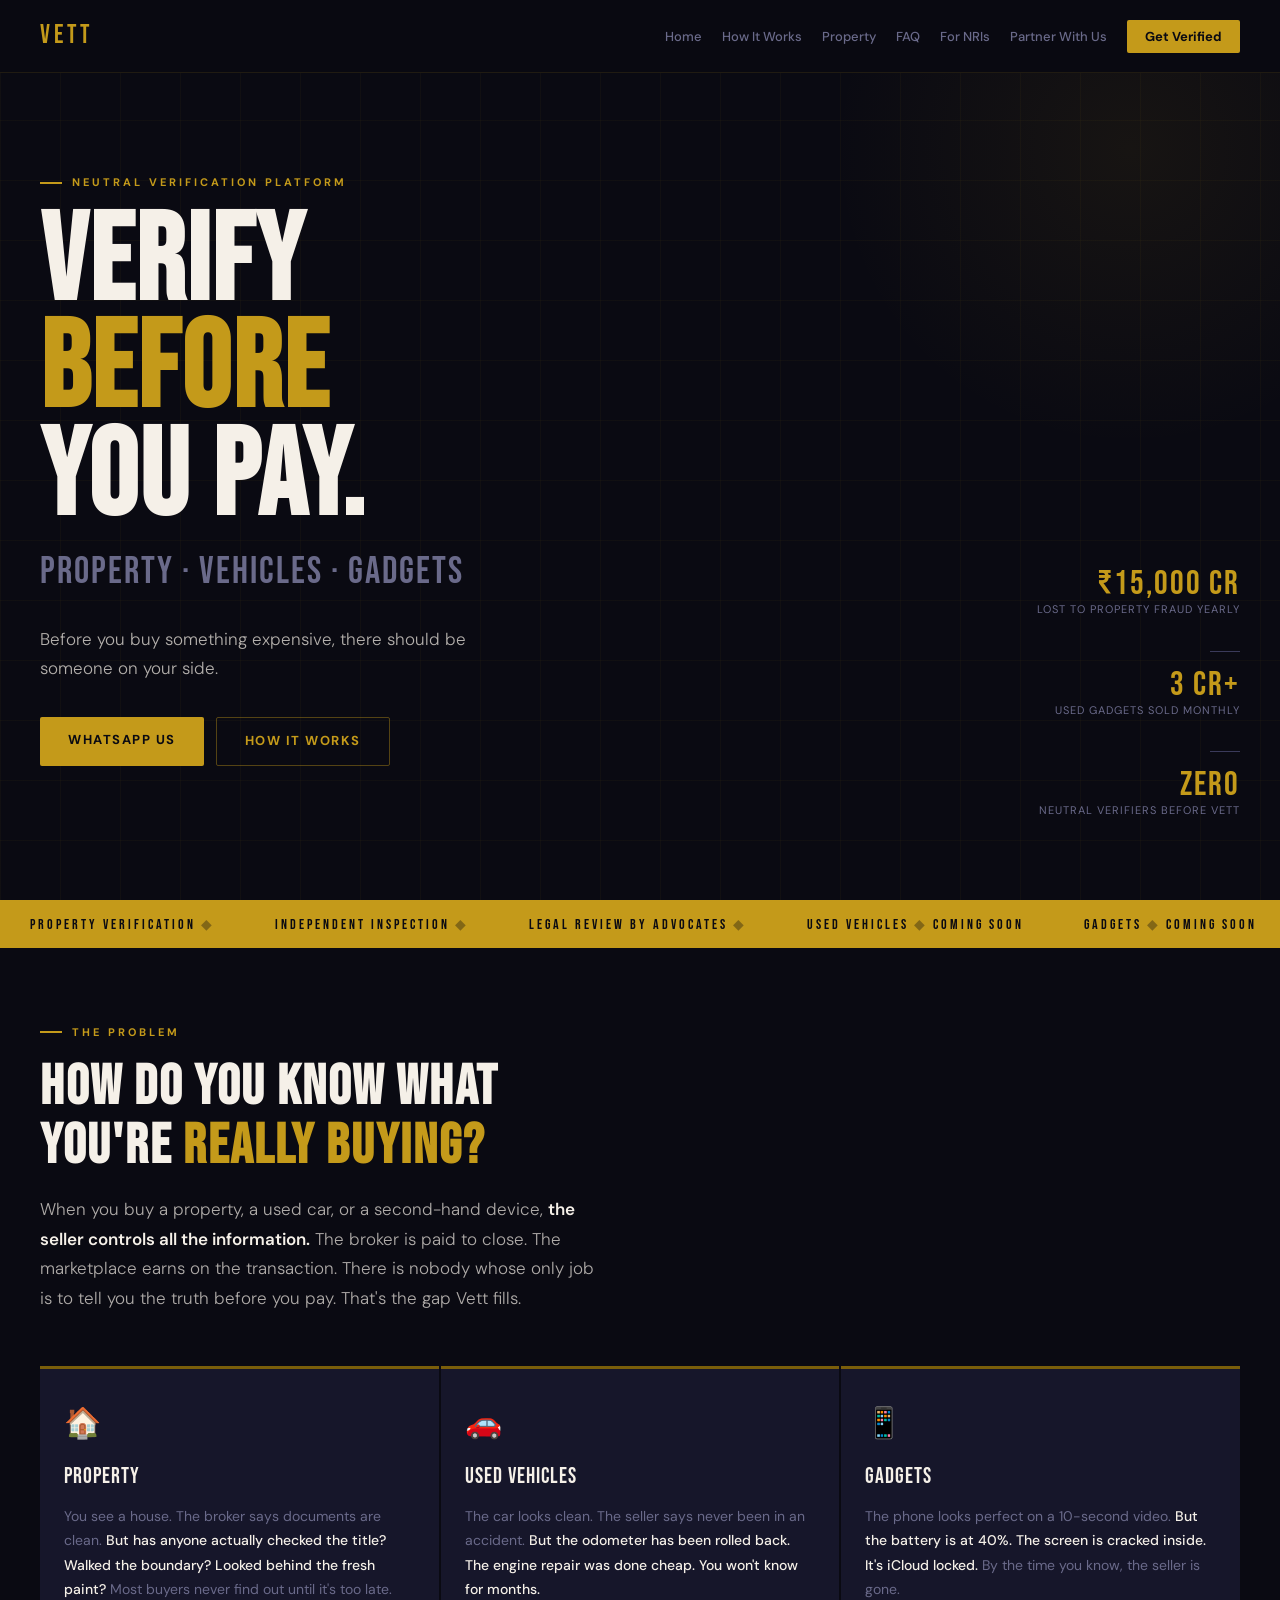
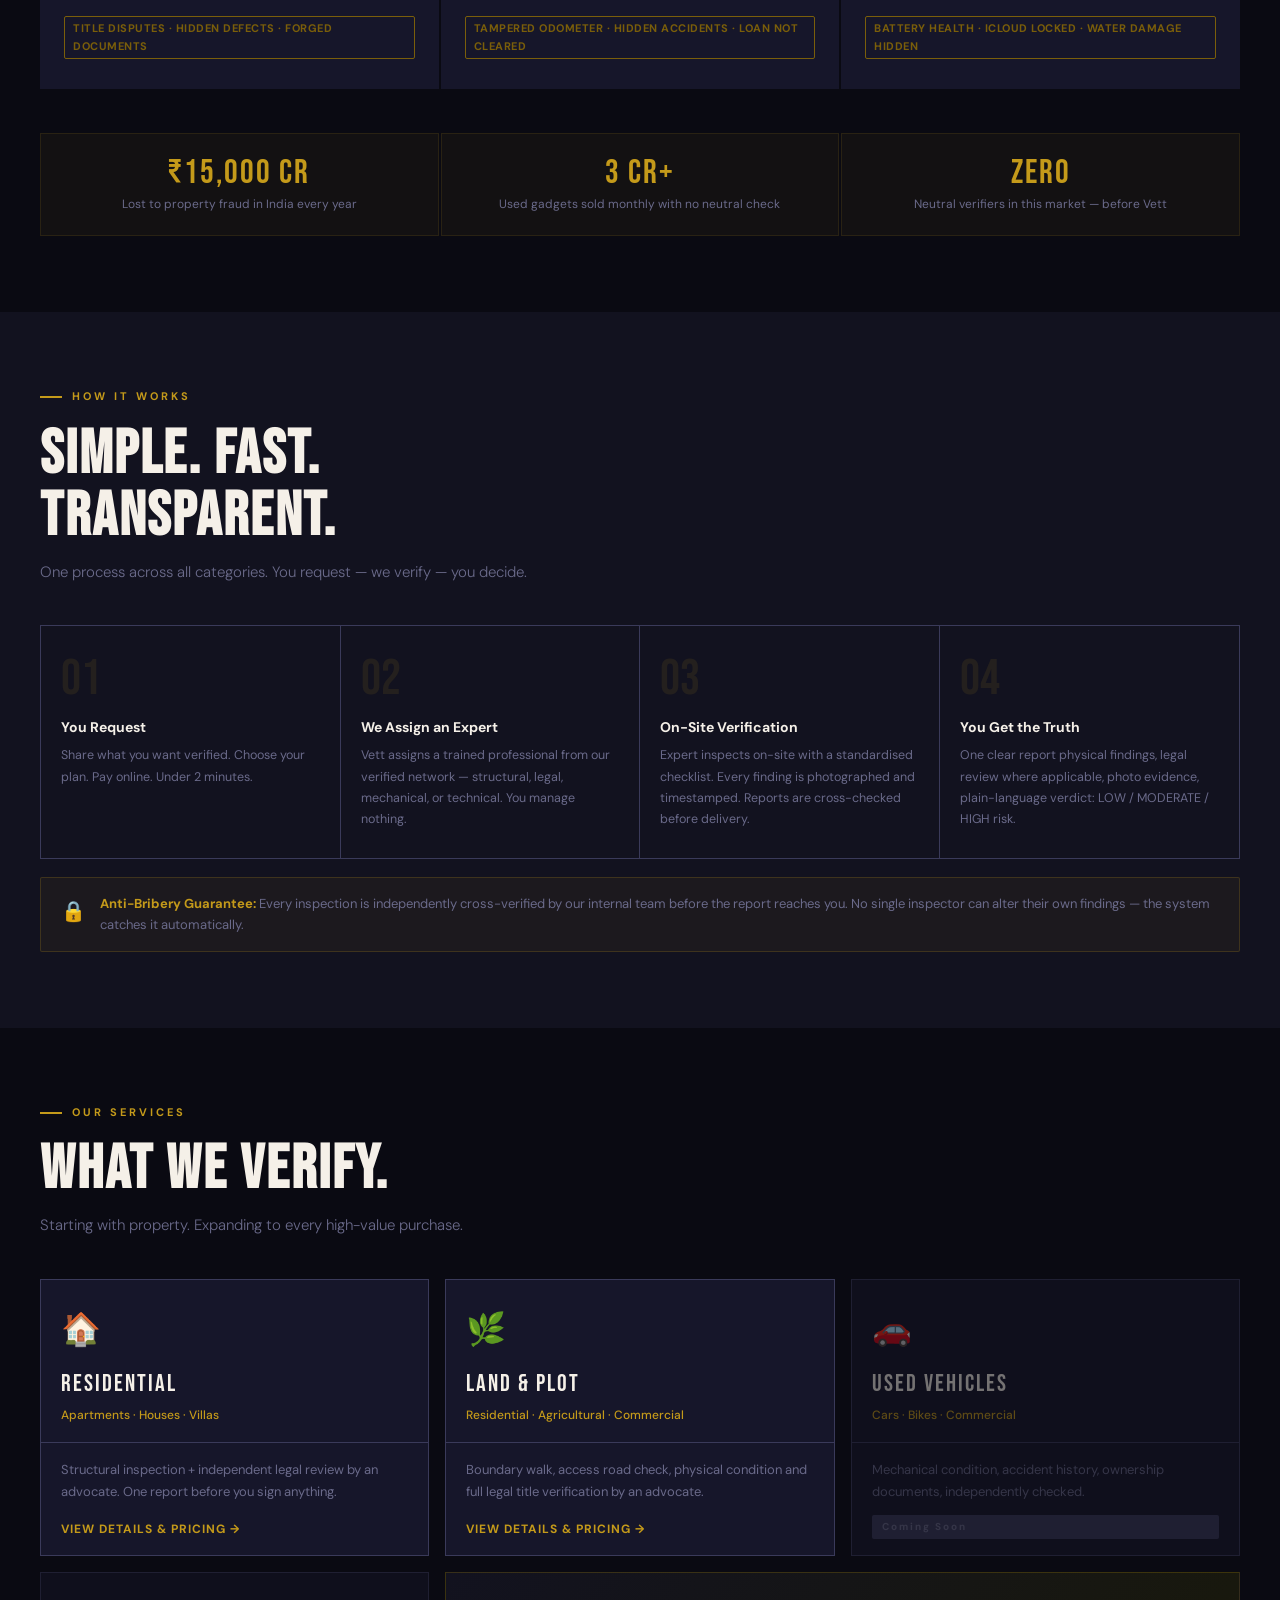
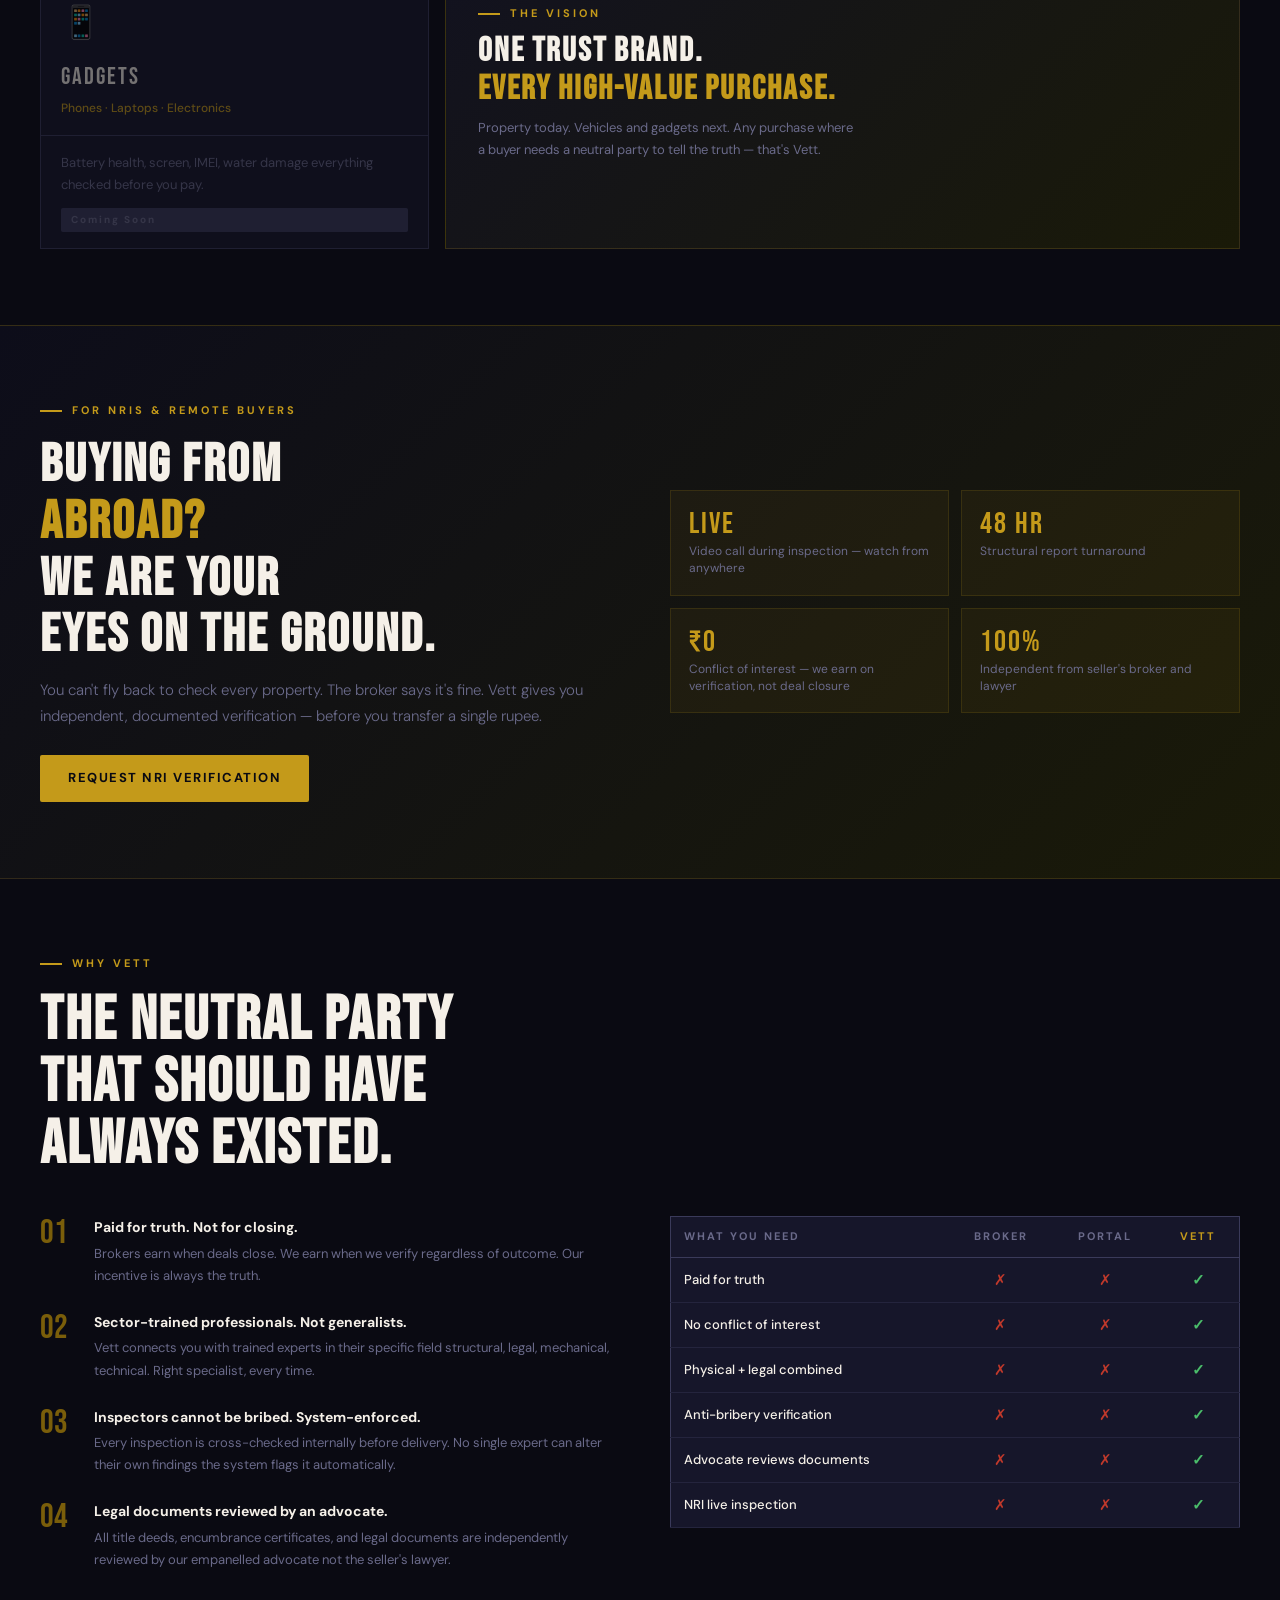
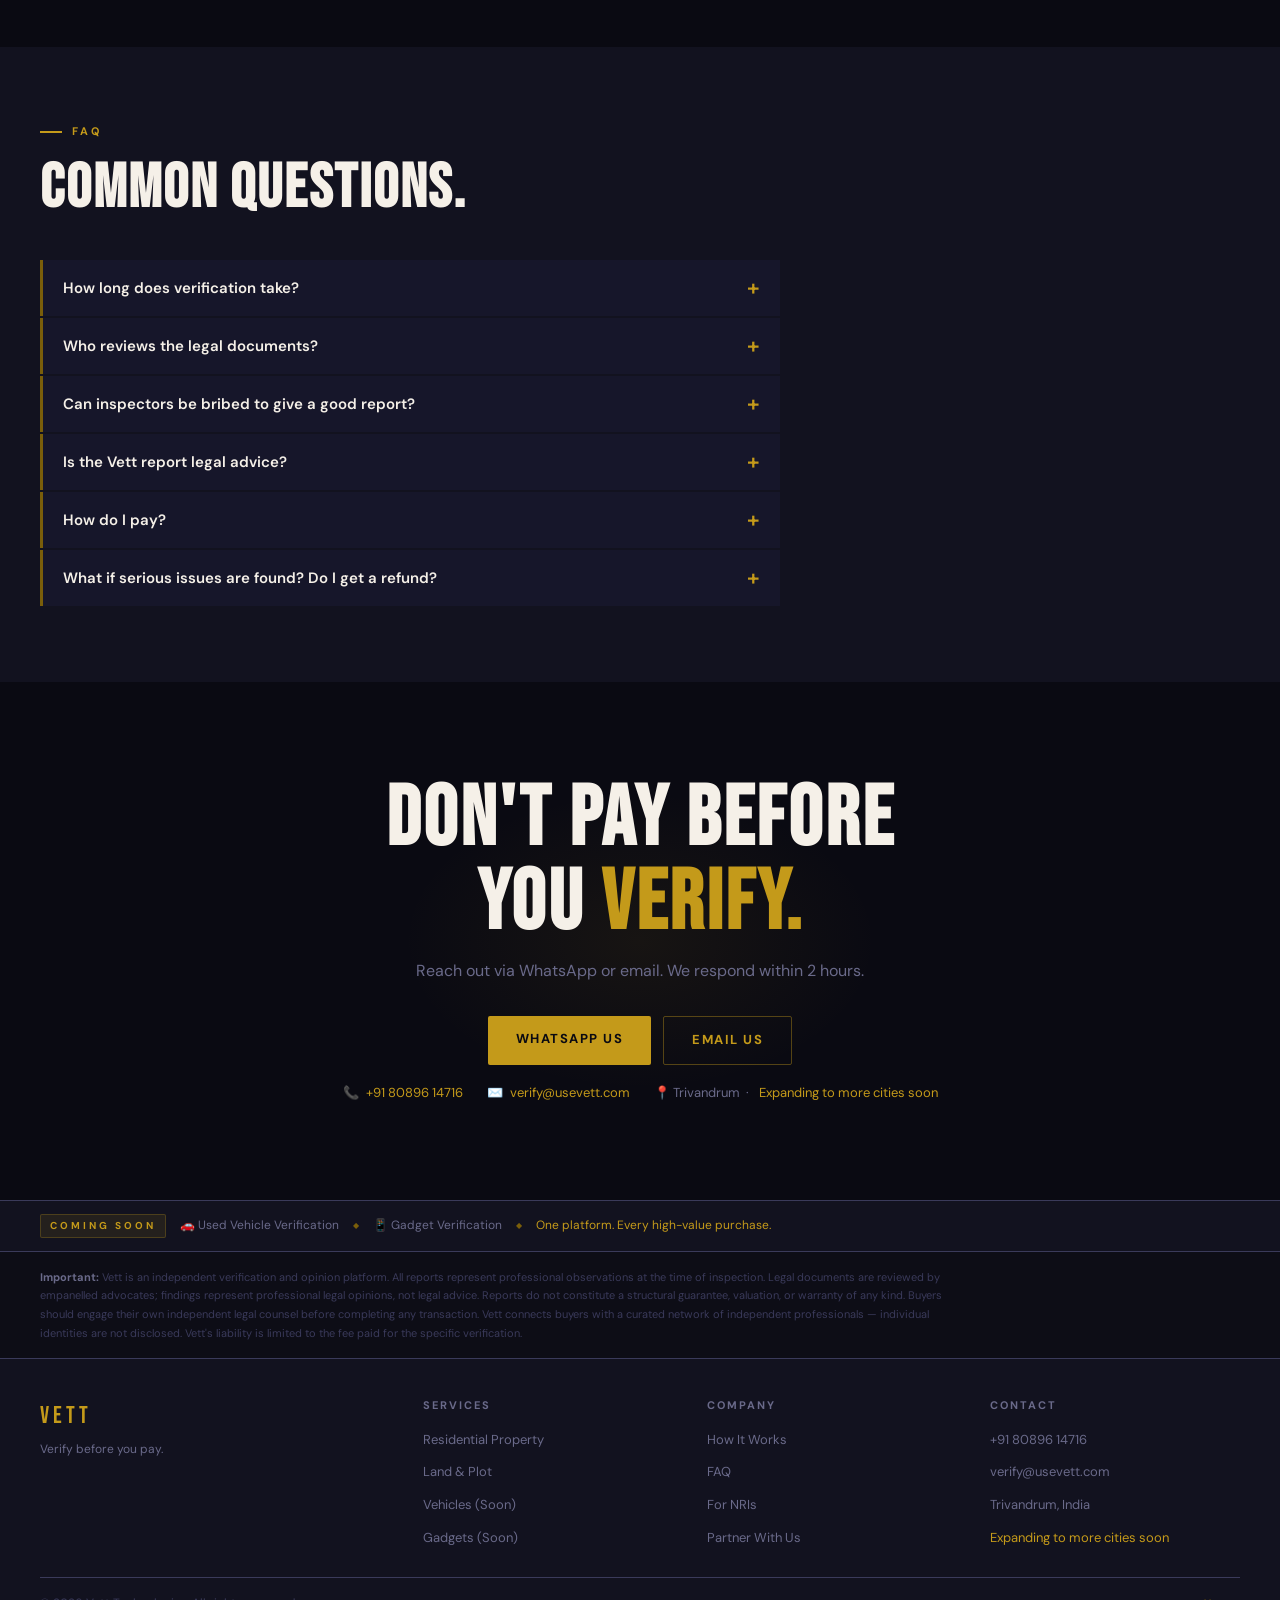
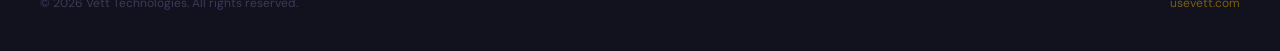
==== commit b93d7e94: "Update index.html" ====
--- a/index.html
+++ b/index.html
@@ -306,7 +306,8 @@
     <div class="eb a1">Neutral Verification Platform</div>
     <h1 class="ht a2">VERIFY<br><span>BEFORE</span><br>YOU PAY.</h1>
     <p class="hcat a3">Property · Vehicles · Gadgets</p>
-    <p class="hdesc a4">Brokers are paid to close. Marketplaces are paid for volume. Nobody was paid purely for truth — until now.</p>
+    <p class="hdesc a4">Before you buy something expensive,
+there should be someone on your side.</p>
     <div class="hbtns a5">
       <a href="https://wa.me/918089614716" target="_blank" class="btn bg">WhatsApp Us</a>
       <a onclick="gs('how')" class="btn bo">How It Works</a>
@@ -341,7 +342,7 @@
   <div class="prob-intro">
     <div class="eb">The Problem</div>
     <h2 class="prob-q">How do you know what<br>you're <span>really buying?</span></h2>
-    <p class="prob-p">When you buy a property, a used car, or a second-hand device — <strong>the seller controls all the information.</strong> The broker is paid to close. The marketplace earns on the transaction. There is nobody whose only job is to tell you the truth before you pay. That's the gap Vett fills.</p>
+    <p class="prob-p">When you buy a property, a used car, or a second-hand device, <strong>the seller controls all the information.</strong> The broker is paid to close. The marketplace earns on the transaction. There is nobody whose only job is to tell you the truth before you pay. That's the gap Vett fills.</p>
   </div>
   <div class="prob-cards">
     <div class="pc">
@@ -379,7 +380,7 @@
     <div class="step"><div class="sbar"></div><div class="snum">01</div><div class="stitle">You Request</div><div class="sbody">Share what you want verified. Choose your plan. Pay online. Under 2 minutes.</div></div>
     <div class="step"><div class="sbar"></div><div class="snum">02</div><div class="stitle">We Assign an Expert</div><div class="sbody">Vett assigns a trained professional from our verified network — structural, legal, mechanical, or technical. You manage nothing.</div></div>
     <div class="step"><div class="sbar"></div><div class="snum">03</div><div class="stitle">On-Site Verification</div><div class="sbody">Expert inspects on-site with a standardised checklist. Every finding is photographed and timestamped. Reports are cross-checked before delivery.</div></div>
-    <div class="step"><div class="sbar"></div><div class="snum">04</div><div class="stitle">You Get the Truth</div><div class="sbody">One clear report — physical findings, legal review where applicable, photo evidence, plain-language verdict: LOW / MODERATE / HIGH risk.</div></div>
+    <div class="step"><div class="sbar"></div><div class="snum">04</div><div class="stitle">You Get the Truth</div><div class="sbody">One clear report physical findings, legal review where applicable, photo evidence, plain-language verdict: LOW / MODERATE / HIGH risk.</div></div>
   </div>
   <div class="tbar"><div class="ticon">🔒</div><div class="ttxt"><strong>Anti-Bribery Guarantee:</strong> Every inspection is independently cross-verified by our internal team before the report reaches you. No single inspector can alter their own findings — the system catches it automatically.</div></div>
 </section>
@@ -400,11 +401,11 @@
     </div>
     <div class="svc dim">
       <div class="svch"><span class="svci">🚗</span><div class="svcn">USED VEHICLES</div><div class="svct">Cars · Bikes · Commercial</div></div>
-      <div class="svcb"><p class="svcd">Mechanical condition, accident history, ownership documents — independently checked.</p><span class="csbadge">Coming Soon</span></div>
+      <div class="svcb"><p class="svcd">Mechanical condition, accident history, ownership documents, independently checked.</p><span class="csbadge">Coming Soon</span></div>
     </div>
     <div class="svc dim" style="grid-column:1">
       <div class="svch"><span class="svci">📱</span><div class="svcn">GADGETS</div><div class="svct">Phones · Laptops · Electronics</div></div>
-      <div class="svcb"><p class="svcd">Battery health, screen, IMEI, water damage — everything checked before you pay.</p><span class="csbadge">Coming Soon</span></div>
+      <div class="svcb"><p class="svcd">Battery health, screen, IMEI, water damage everything checked before you pay.</p><span class="csbadge">Coming Soon</span></div>
     </div>
     <div class="svc svcw">
       <div class="svcb"><div class="eb" style="margin-bottom:10px;">The Vision</div><h3 style="font-family:'Bebas Neue',sans-serif;font-size:clamp(24px,3vw,34px);letter-spacing:2px;line-height:1.1;margin-bottom:10px;">ONE TRUST BRAND.<br><span style="color:var(--gd);">EVERY HIGH-VALUE PURCHASE.</span></h3><p style="font-size:13px;color:var(--gr);line-height:1.7;max-width:380px;">Property today. Vehicles and gadgets next. Any purchase where a buyer needs a neutral party to tell the truth — that's Vett.</p></div>
@@ -436,10 +437,10 @@
   <h2 class="stl">THE NEUTRAL PARTY<br>THAT SHOULD HAVE<br>ALWAYS EXISTED.</h2>
   <div class="why-g">
     <div class="why-pts">
-      <div class="why-pt"><div class="wnum">01</div><div><div class="wttl">Paid for truth. Not for closing.</div><div class="wbdy">Brokers earn when deals close. We earn when we verify — regardless of outcome. Our incentive is always the truth.</div></div></div>
-      <div class="why-pt"><div class="wnum">02</div><div><div class="wttl">Sector-trained professionals. Not generalists.</div><div class="wbdy">Vett connects you with trained experts in their specific field — structural, legal, mechanical, technical. Right specialist, every time.</div></div></div>
-      <div class="why-pt"><div class="wnum">03</div><div><div class="wttl">Inspectors cannot be bribed. System-enforced.</div><div class="wbdy">Every inspection is cross-checked internally before delivery. No single expert can alter their own findings — the system flags it automatically.</div></div></div>
-      <div class="why-pt"><div class="wnum">04</div><div><div class="wttl">Legal documents reviewed by an advocate.</div><div class="wbdy">All title deeds, encumbrance certificates, and legal documents are independently reviewed by our empanelled advocate — not the seller's lawyer.</div></div></div>
+      <div class="why-pt"><div class="wnum">01</div><div><div class="wttl">Paid for truth. Not for closing.</div><div class="wbdy">Brokers earn when deals close. We earn when we verify regardless of outcome. Our incentive is always the truth.</div></div></div>
+      <div class="why-pt"><div class="wnum">02</div><div><div class="wttl">Sector-trained professionals. Not generalists.</div><div class="wbdy">Vett connects you with trained experts in their specific field structural, legal, mechanical, technical. Right specialist, every time.</div></div></div>
+      <div class="why-pt"><div class="wnum">03</div><div><div class="wttl">Inspectors cannot be bribed. System-enforced.</div><div class="wbdy">Every inspection is cross-checked internally before delivery. No single expert can alter their own findings the system flags it automatically.</div></div></div>
+      <div class="why-pt"><div class="wnum">04</div><div><div class="wttl">Legal documents reviewed by an advocate.</div><div class="wbdy">All title deeds, encumbrance certificates, and legal documents are independently reviewed by our empanelled advocate not the seller's lawyer.</div></div></div>
     </div>
     <div>
       <table class="ctbl">
@@ -766,7 +767,7 @@
       <li><a style="color:var(--gd);cursor:default;">Expanding to more cities soon</a></li>
     </ul></div>
   </div>
-  <div class="fbot"><div class="fcp">© 2025 Vett Technologies. All rights reserved.</div><div class="fdom">usevett.com</div></div>
+  <div class="fbot"><div class="fcp">© 2026 Vett Technologies. All rights reserved.</div><div class="fdom">usevett.com</div></div>
 </footer>
 
 <script>
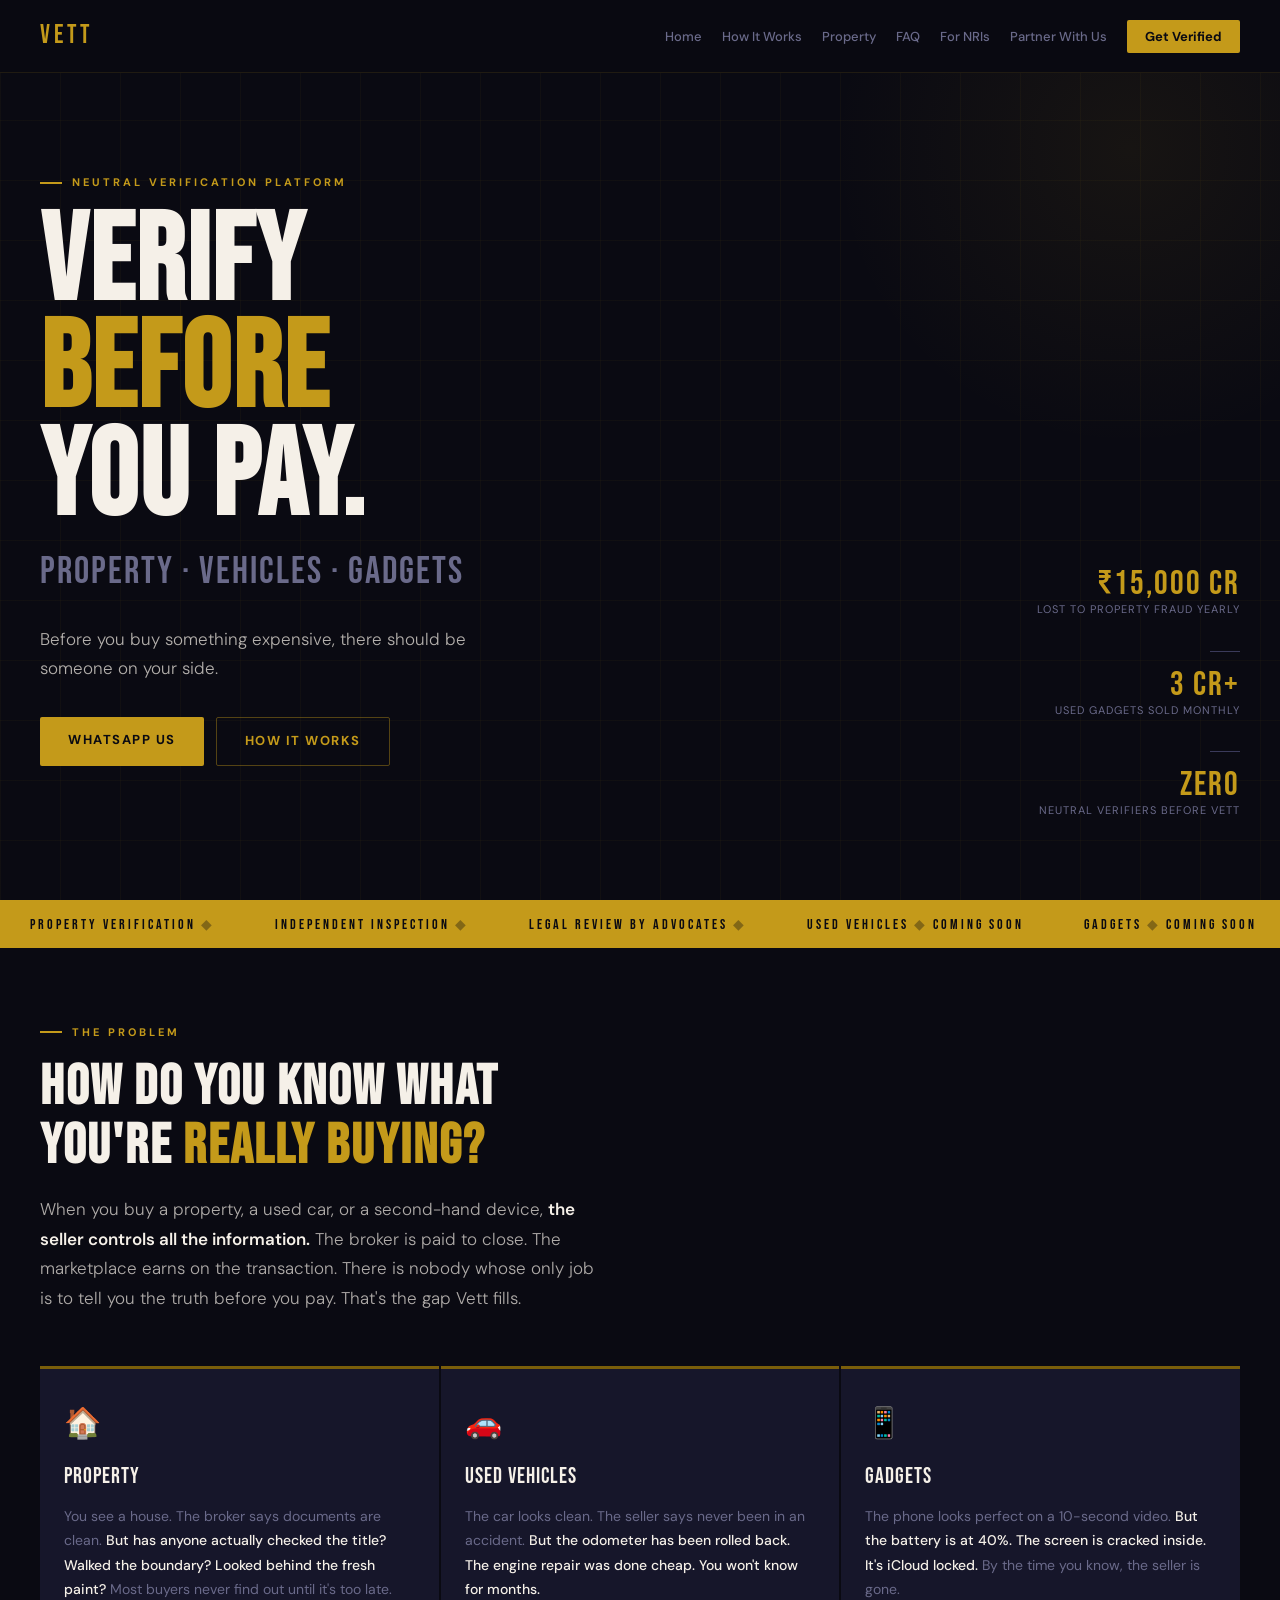
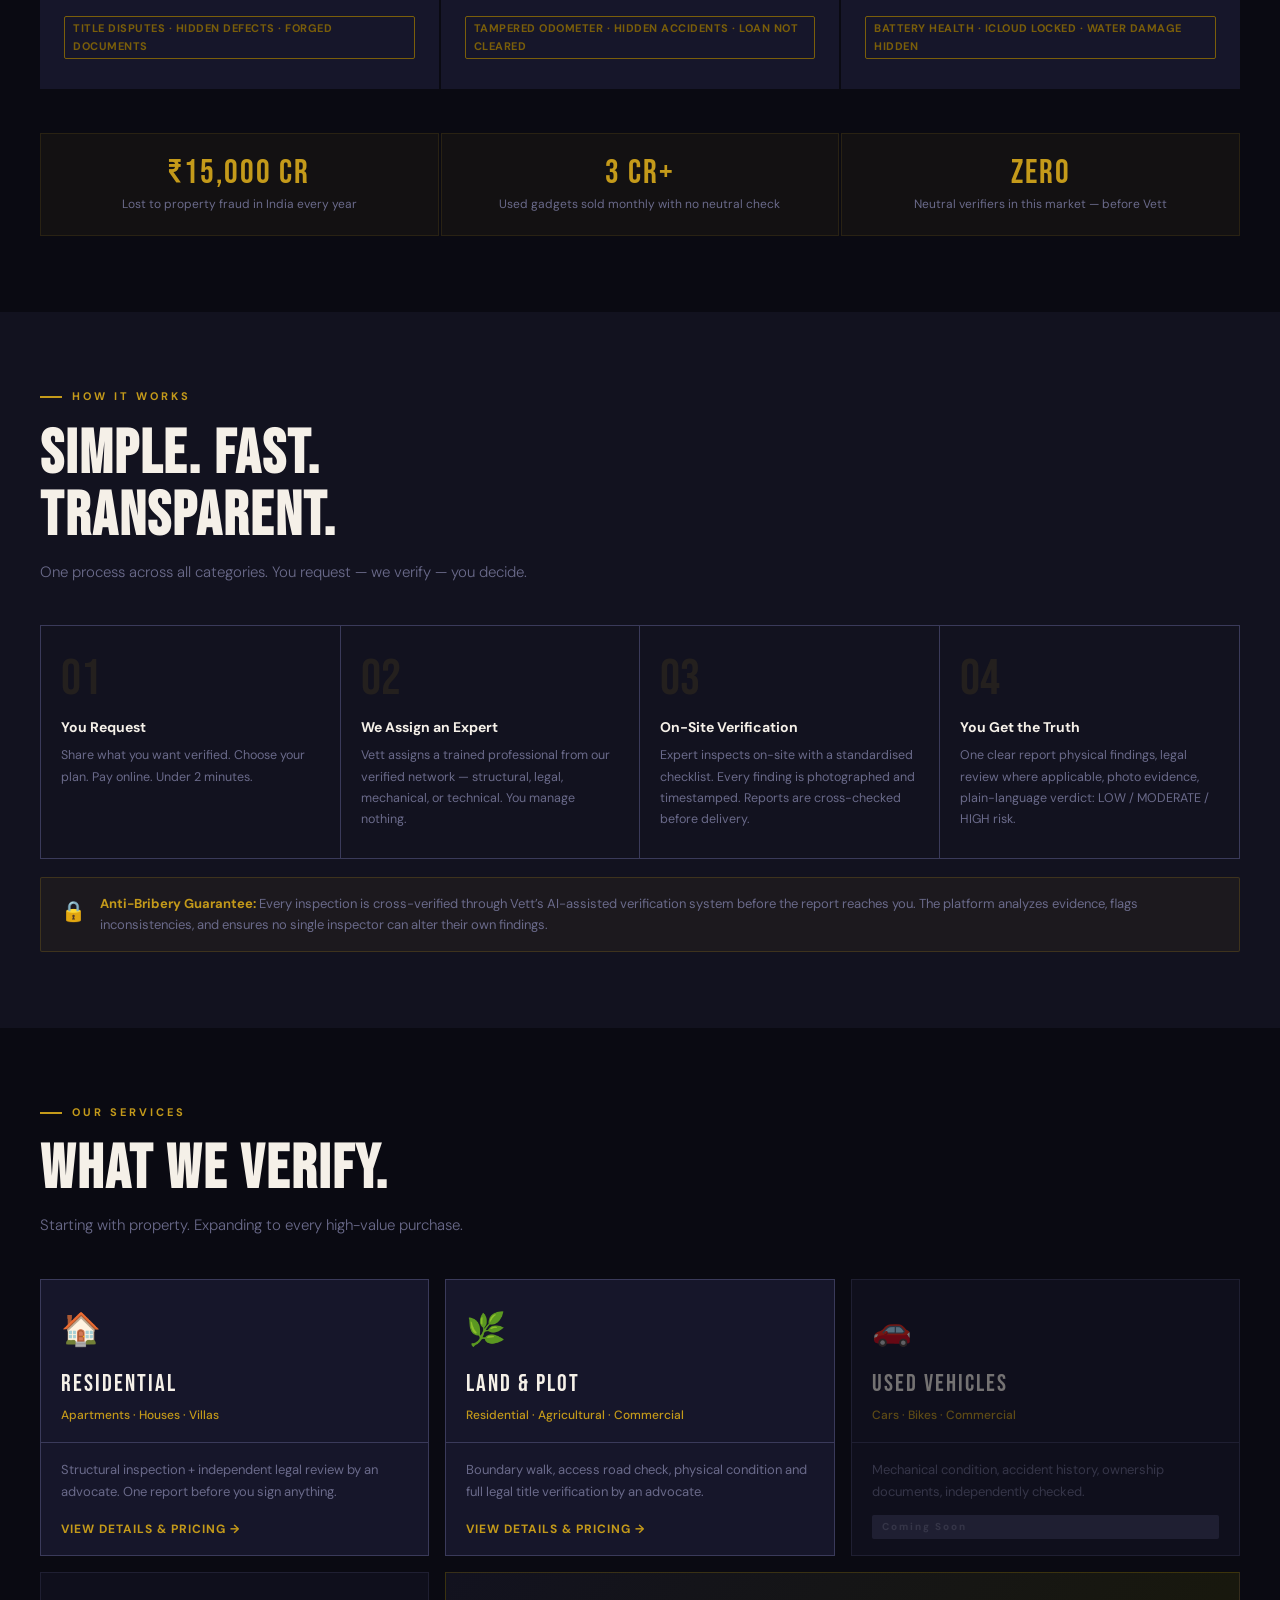
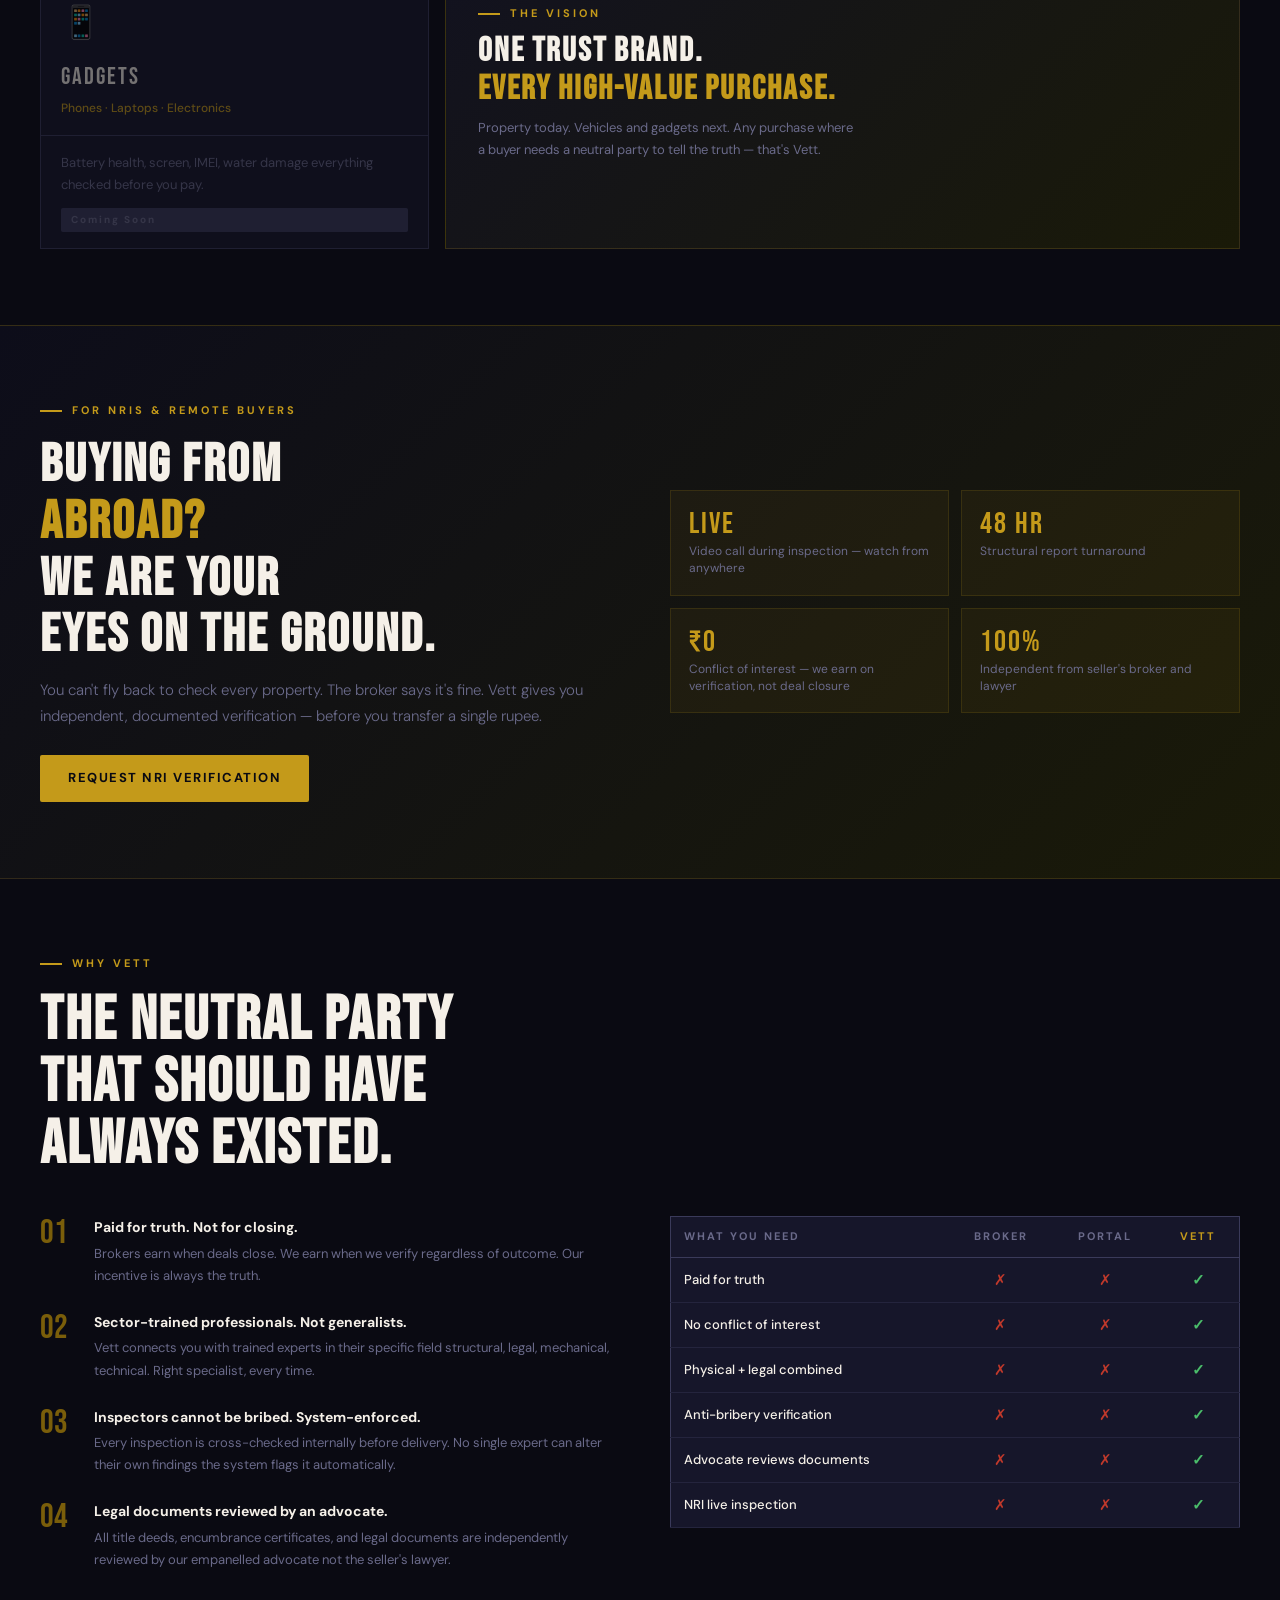
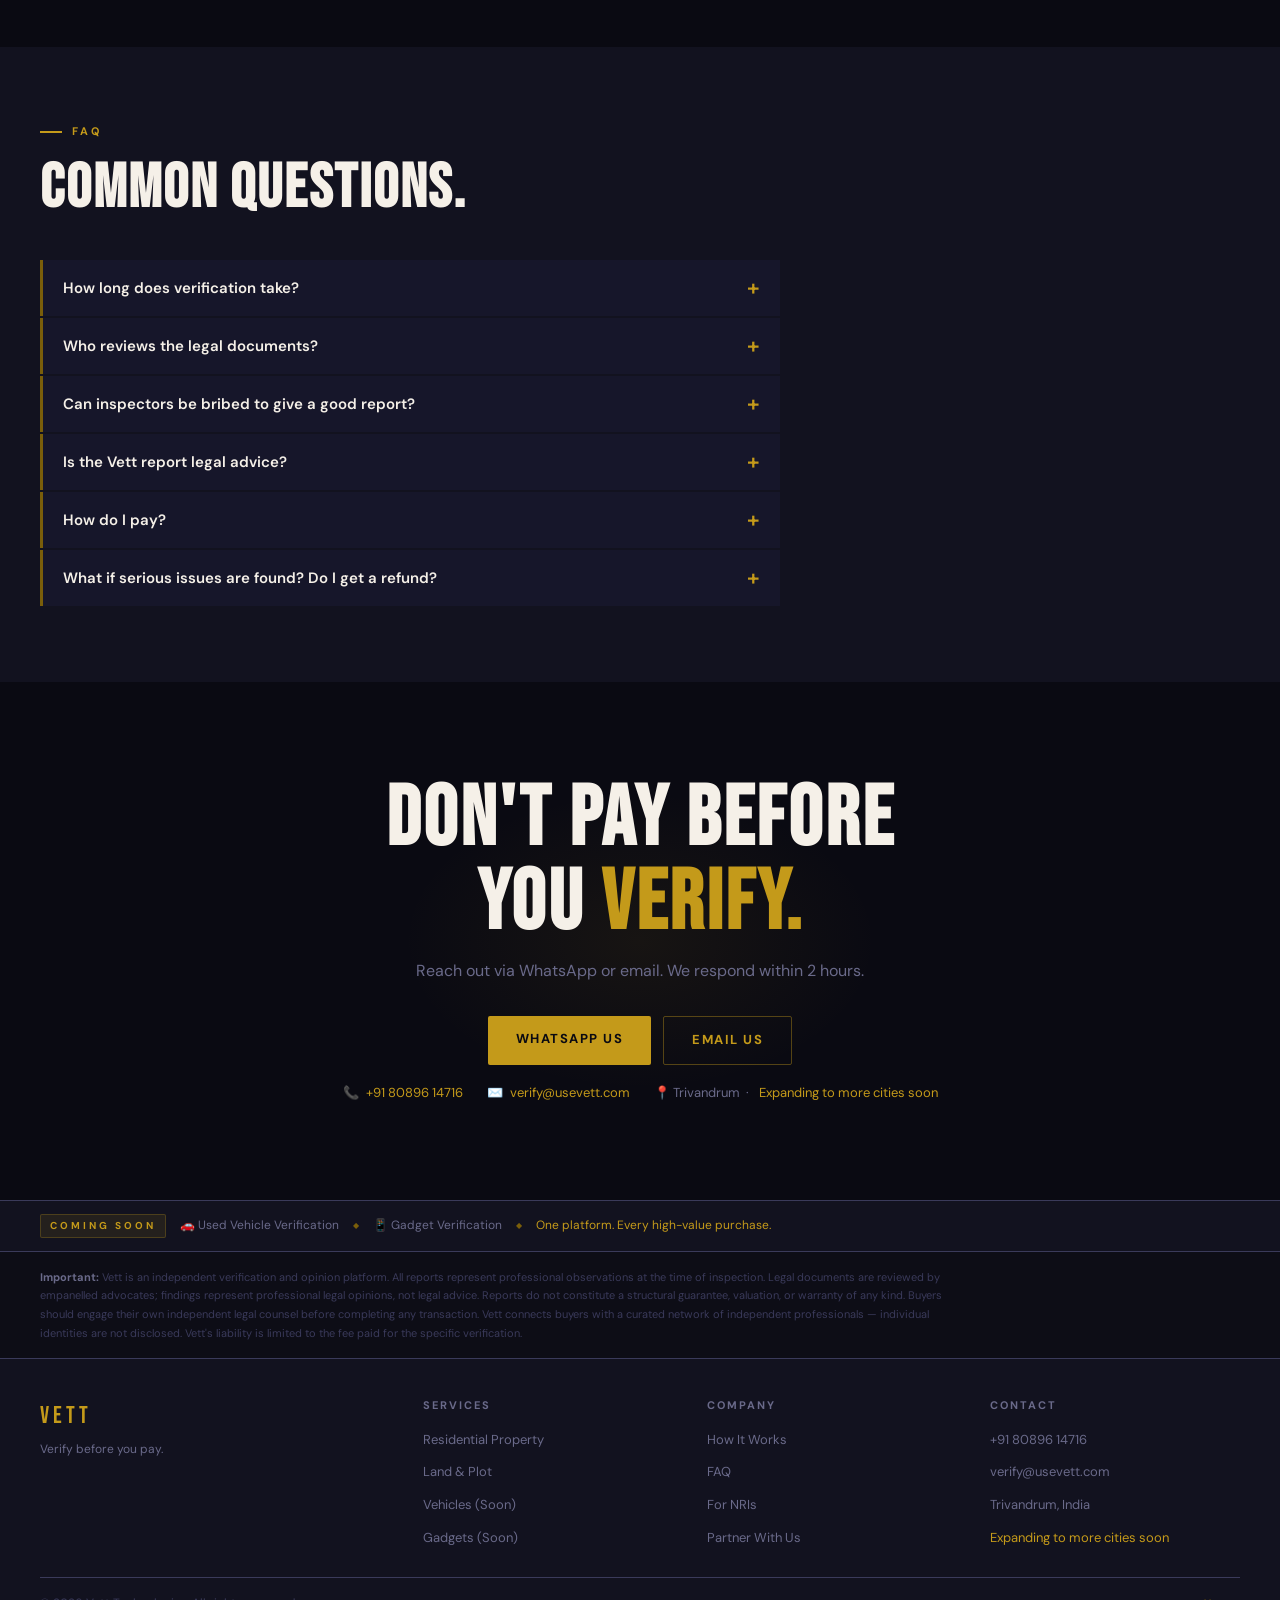
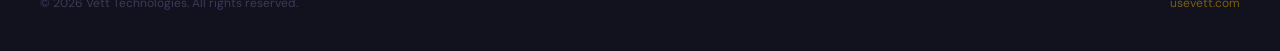
==== commit 8cdb59b8: "Update index.html" ====
--- a/index.html
+++ b/index.html
@@ -382,7 +382,7 @@
     <div class="step"><div class="sbar"></div><div class="snum">03</div><div class="stitle">On-Site Verification</div><div class="sbody">Expert inspects on-site with a standardised checklist. Every finding is photographed and timestamped. Reports are cross-checked before delivery.</div></div>
     <div class="step"><div class="sbar"></div><div class="snum">04</div><div class="stitle">You Get the Truth</div><div class="sbody">One clear report physical findings, legal review where applicable, photo evidence, plain-language verdict: LOW / MODERATE / HIGH risk.</div></div>
   </div>
-  <div class="tbar"><div class="ticon">🔒</div><div class="ttxt"><strong>Anti-Bribery Guarantee:</strong> Every inspection is independently cross-verified by our internal team before the report reaches you. No single inspector can alter their own findings — the system catches it automatically.</div></div>
+  <div class="tbar"><div class="ticon">🔒</div><div class="ttxt"><strong>Anti-Bribery Guarantee:</strong> Every inspection is cross-verified through Vett’s AI-assisted verification system before the report reaches you. The platform analyzes evidence, flags inconsistencies, and ensures no single inspector can alter their own findings.</div></div>
 </section>
 
 <!-- SERVICES -->
